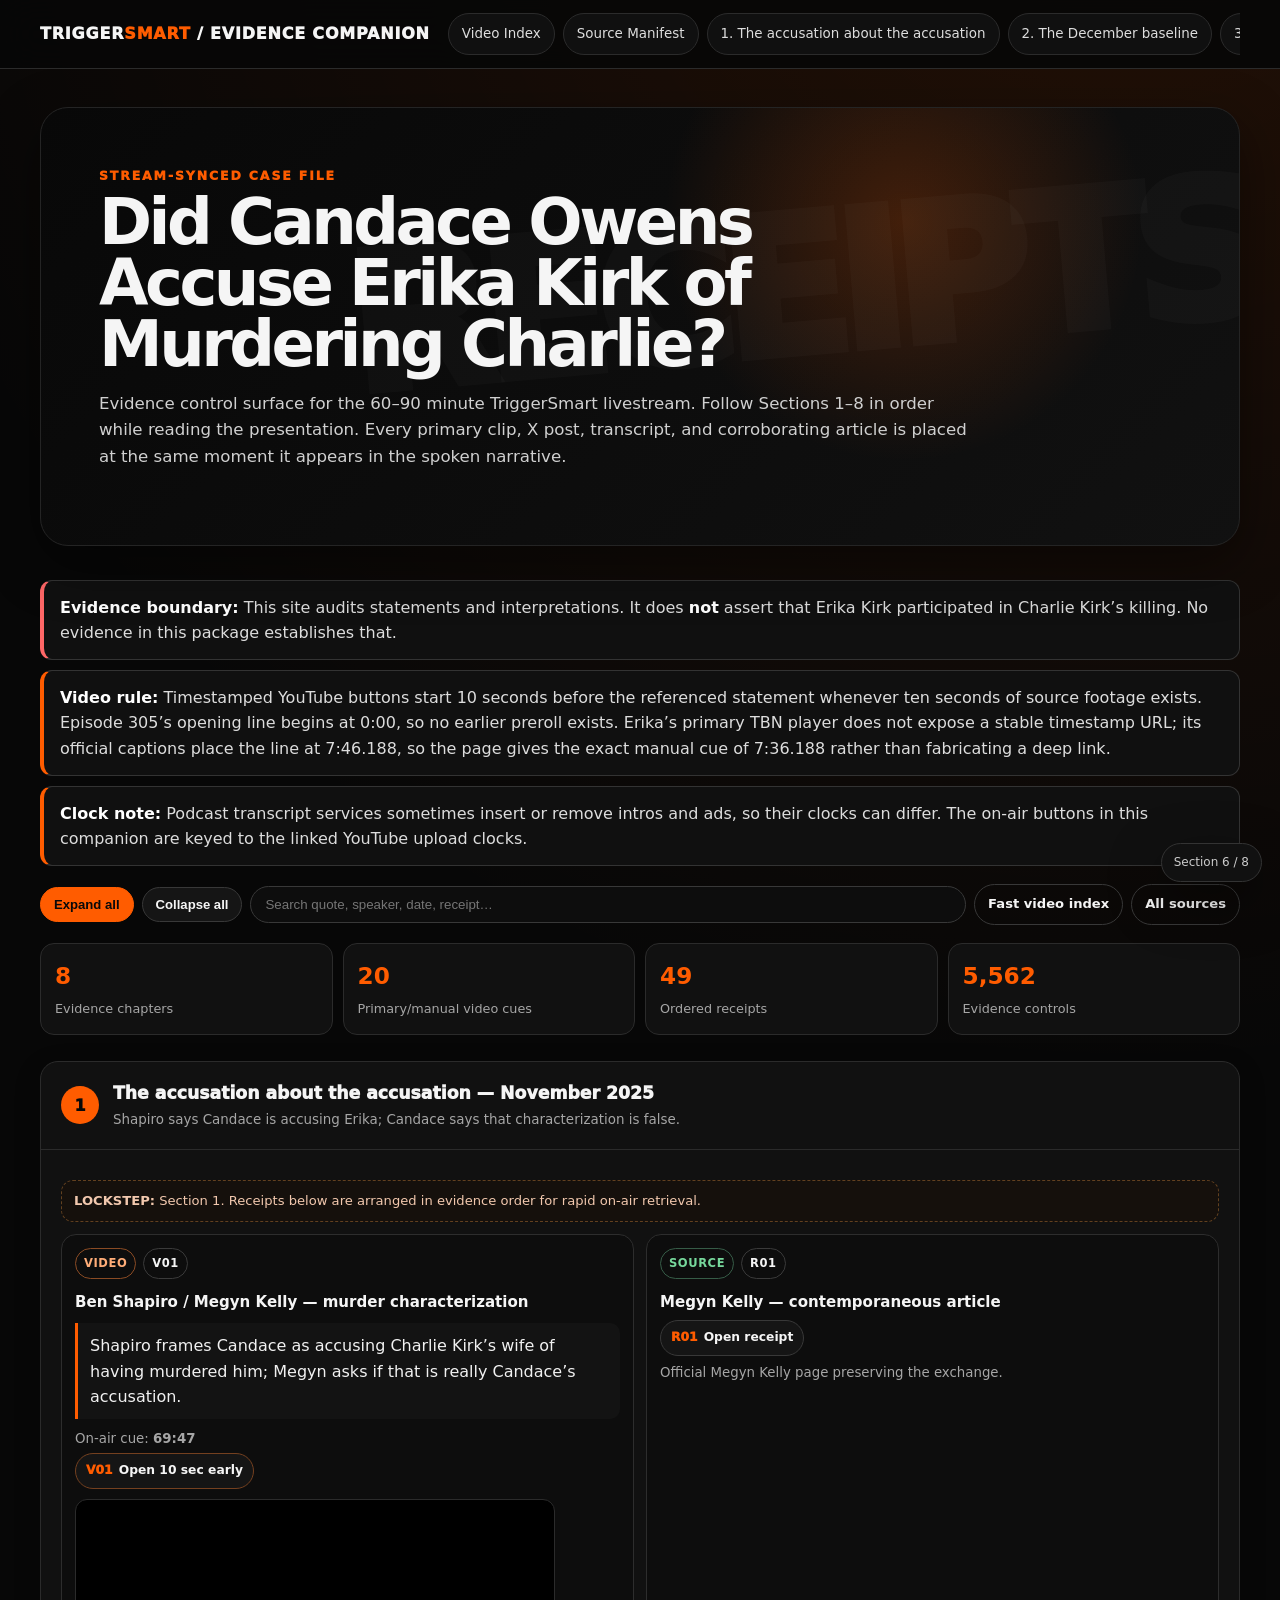
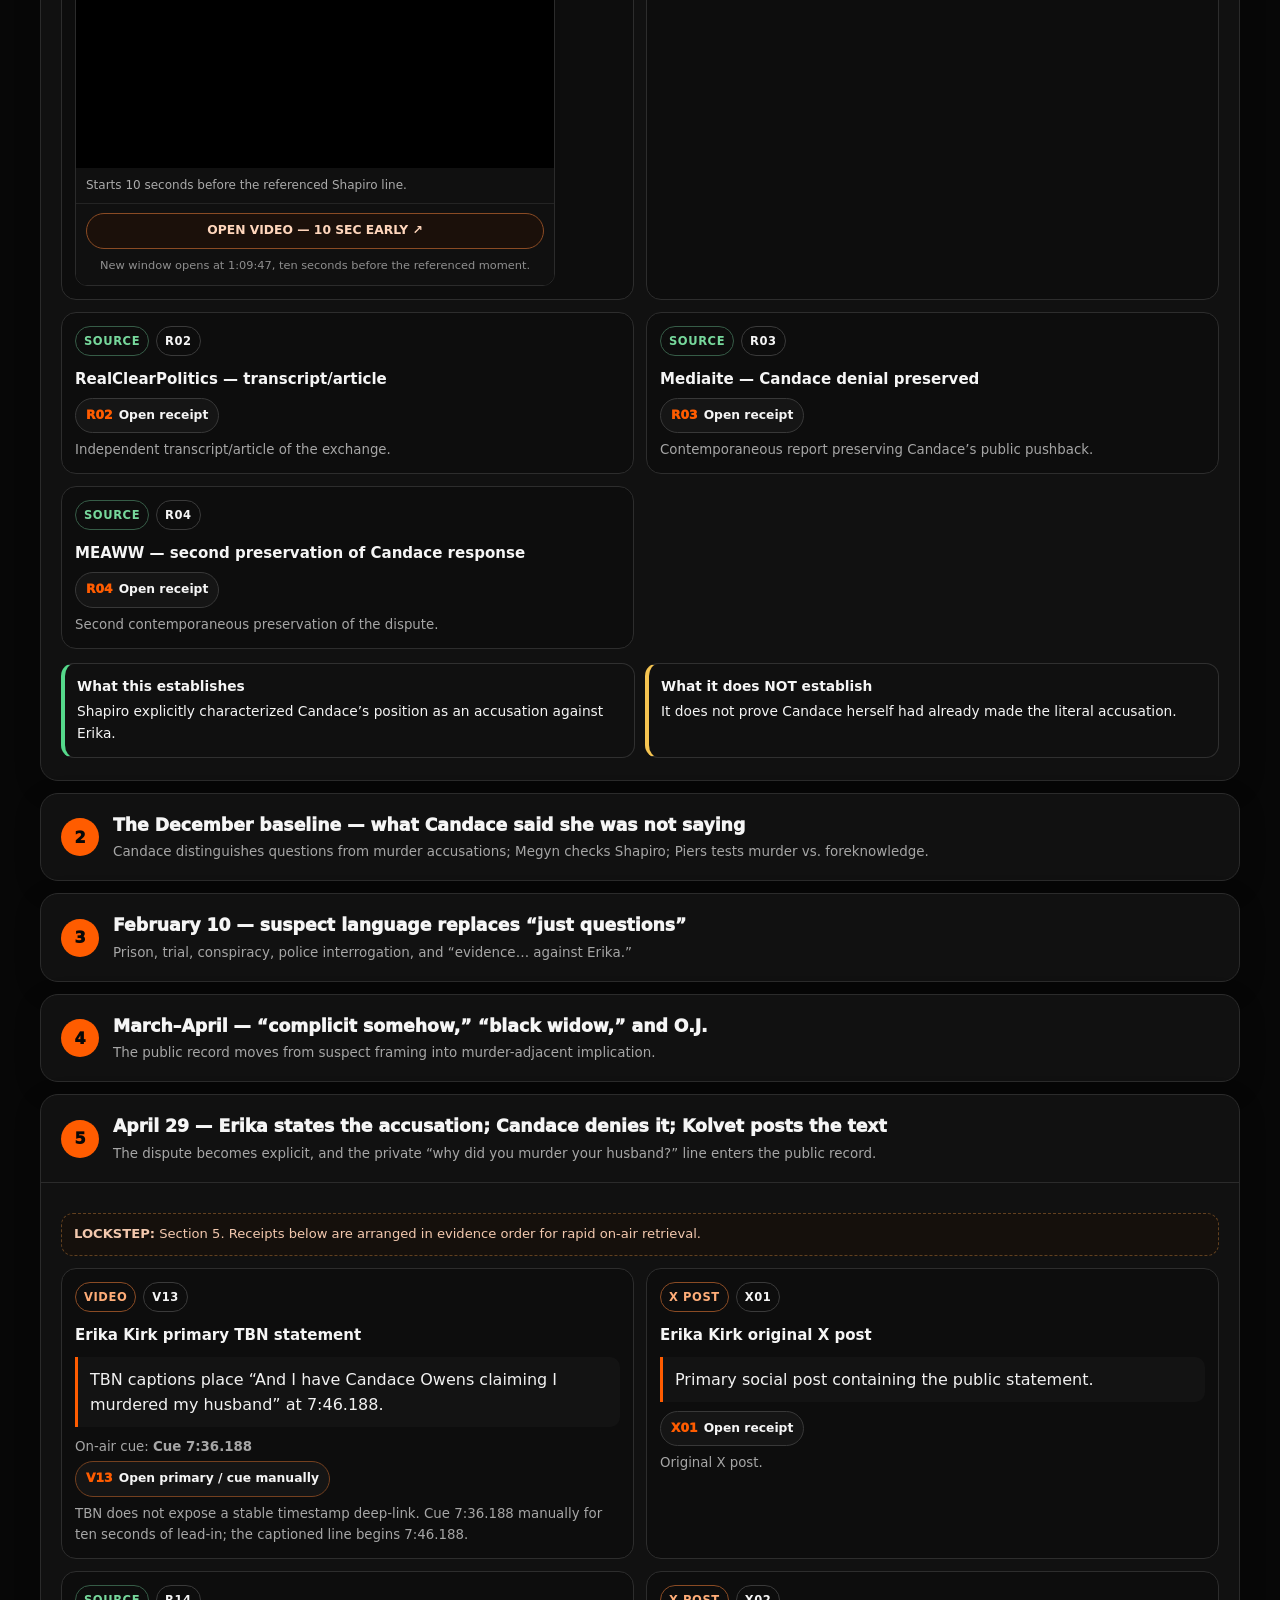
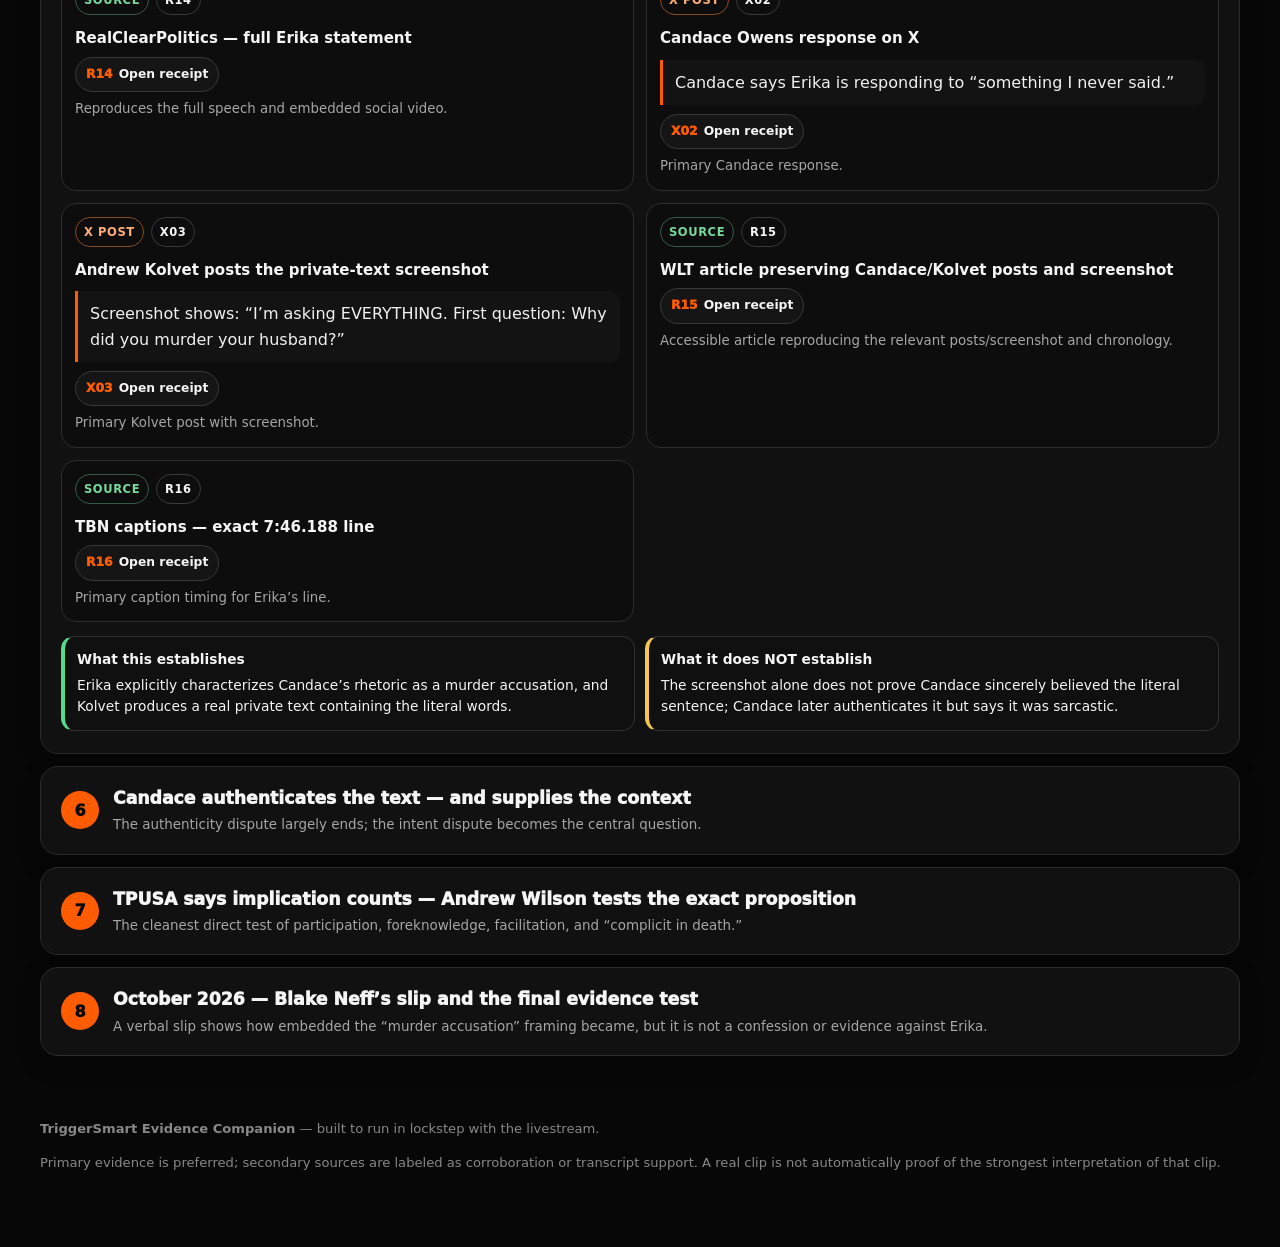
==== index.html @ ee68383a "Add files via upload" ====
<!DOCTYPE html>

<html lang="en"><head><meta charset="utf-8"/><meta content="width=device-width,initial-scale=1" name="viewport"/><meta content="#070707" name="theme-color"/><title>TriggerSmart | Candace Owens / Erika Kirk Evidence Companion</title><meta content="Stream-synced TriggerSmart evidence companion auditing claims that Candace Owens accused Erika Kirk of murdering Charlie Kirk." name="description"/><style>
:root{--bg:#070707;--panel:#111;--panel2:#171717;--line:#2b2b2b;--muted:#a6a6a6;--text:#f5f5f5;--accent:#ff5c00;--accent2:#ff7a2f;--green:#55d98b;--amber:#f5c451;--red:#ff6767;--shadow:0 18px 55px rgba(0,0,0,.42);--radius:18px;--max:1240px}
*{box-sizing:border-box}html{scroll-behavior:smooth}body{margin:0;background:radial-gradient(circle at 88% -5%,rgba(255,92,0,.12),transparent 27%),var(--bg);color:var(--text);font:16px/1.58 Inter,ui-sans-serif,system-ui,-apple-system,BlinkMacSystemFont,"Segoe UI",sans-serif}a{color:inherit}.wrap{max-width:var(--max);margin:auto;padding:0 20px}.topbar{position:sticky;top:0;z-index:60;background:rgba(7,7,7,.91);backdrop-filter:blur(18px);border-bottom:1px solid var(--line)}.topbar-inner{min-height:68px;display:flex;gap:18px;align-items:center;justify-content:space-between}.brandmark{font-weight:950;letter-spacing:.05em;white-space:nowrap}.brandmark span{color:var(--accent)}.nav{display:flex;gap:8px;overflow:auto;scrollbar-width:none}.nav::-webkit-scrollbar{display:none}.nav a,.chip{white-space:nowrap;text-decoration:none;border:1px solid var(--line);background:#101010;padding:9px 13px;border-radius:999px;color:#ddd;font-size:.84rem}.nav a:hover{border-color:#555;color:#fff}.hero{padding:38px 0 24px}.hero-frame{min-height:360px;position:relative;display:flex;align-items:flex-end;overflow:hidden;border:1px solid #242424;background:radial-gradient(circle at 72% 26%,rgba(255,92,0,.22),transparent 26%),linear-gradient(135deg,#080808,#111);border-radius:28px;box-shadow:var(--shadow)}.hero-frame:before{content:"RECEIPTS";position:absolute;right:-15px;top:30px;font-weight:1000;font-size:clamp(5rem,15vw,13rem);letter-spacing:-.08em;color:rgba(255,255,255,.025);transform:rotate(-5deg)}.hero-copy{position:relative;z-index:2;padding:clamp(26px,5vw,58px);max-width:990px}.eyebrow{color:var(--accent);font-weight:950;letter-spacing:.15em;text-transform:uppercase;font-size:.78rem}.hero h1{font-size:clamp(2.2rem,5vw,4.8rem);line-height:.95;margin:.4rem 0 1rem;letter-spacing:-.055em}.hero p{color:#d0d0d0;max-width:900px;font-size:1.04rem}.notice{border:1px solid #333;background:#101010;border-left:4px solid var(--accent);padding:14px 16px;border-radius:12px;margin:10px 0;color:#ddd}.notice strong{color:#fff}.notice.legal{border-left-color:var(--red)}.controls{display:flex;gap:8px;flex-wrap:wrap;align-items:center;margin:18px 0}.btn{display:inline-flex;align-items:center;justify-content:center;gap:6px;border:1px solid #383838;background:#151515;color:#f5f5f5;text-decoration:none;border-radius:999px;padding:9px 13px;font-weight:800;font-size:.82rem;cursor:pointer}.btn:hover{border-color:#666;background:#1d1d1d}.btn.primary{background:var(--accent);border-color:var(--accent);color:#090909}.btn.ghost{background:transparent}.btn.small{padding:7px 10px;font-size:.77rem}.btn.video{border-color:#74401f}.search{min-width:min(320px,100%);flex:1;border:1px solid #383838;border-radius:999px;background:#0d0d0d;color:#fff;padding:10px 14px;outline:none}.summary-grid{display:grid;grid-template-columns:repeat(4,1fr);gap:10px;margin:16px 0 26px}.stat{border:1px solid var(--line);background:var(--panel);border-radius:14px;padding:14px}.stat b{display:block;color:var(--accent);font-size:1.45rem}.stat span{color:var(--muted);font-size:.8rem}.section{border:1px solid var(--line);background:var(--panel);border-radius:18px;margin:12px 0;overflow:hidden;box-shadow:0 8px 28px rgba(0,0,0,.16)}.section>summary{cursor:pointer;list-style:none;display:flex;gap:14px;align-items:center;padding:18px 20px}.section>summary::-webkit-details-marker{display:none}.section[open]>summary{border-bottom:1px solid var(--line)}.num{width:38px;height:38px;display:grid;place-items:center;border-radius:50%;background:var(--accent);color:#080808;font-weight:1000;flex:none}.sumtitle{font-weight:950;font-size:1.08rem}.sumsub{color:var(--muted);font-size:.84rem;margin-top:2px}.content{padding:18px 20px 22px}.statusline{display:flex;gap:7px;flex-wrap:wrap;margin-bottom:12px}.tag{border:1px solid #3a3a3a;border-radius:999px;padding:5px 8px;font-size:.72rem;font-weight:900;text-transform:uppercase;letter-spacing:.05em}.tag.primary{border-color:#8a4b24;color:#ffad78}.tag.context{border-color:#365c47;color:#77d89c}.tag.warn{border-color:#705e2e;color:#f5c451}.evidence-grid{display:grid;grid-template-columns:repeat(2,minmax(0,1fr));gap:12px}.ev{border:1px solid #2d2d2d;background:#0d0d0d;border-radius:15px;padding:13px;min-width:0}.ev h3{margin:0 0 6px;font-size:.94rem}.ev p{margin:4px 0;color:#d4d4d4;font-size:.88rem}.ev small{display:block;color:var(--muted);margin-top:6px}.receipt-no{color:var(--accent);font-weight:1000}.media{max-width:480px;margin-top:10px;border:1px solid #2b2b2b;border-radius:12px;overflow:hidden;background:#000}.media iframe{display:block;width:100%;aspect-ratio:16/9;border:0}.caption{padding:8px 10px;color:#aaa;font-size:.75rem;background:#101010}.xcard{border:1px solid #383838;background:#0c0c0c;border-radius:14px;padding:13px;margin-top:8px}.xcard .xhead{font-weight:950}.quote{border-left:3px solid var(--accent);padding:10px 12px;background:#131313;border-radius:0 10px 10px 0;margin:9px 0;color:#f1f1f1}.analysis-grid{display:grid;grid-template-columns:1fr 1fr;gap:10px;margin-top:14px}.analysisbox{border:1px solid #303030;border-radius:13px;padding:12px;background:#101010;font-size:.86rem}.analysisbox.prove{border-left:4px solid var(--green)}.analysisbox.not{border-left:4px solid var(--amber)}.analysisbox b{display:block;margin-bottom:4px}.streamcue{margin:12px 0;border:1px dashed #62401f;background:#15100c;border-radius:12px;padding:10px 12px;color:#f2c8ae;font-size:.82rem}.footer{padding:38px 0 60px;color:#888;font-size:.82rem}.hide{display:none!important}.sticky-progress{position:fixed;right:18px;bottom:18px;z-index:70;background:#111;border:1px solid #333;border-radius:999px;padding:9px 12px;font-size:.75rem;color:#ccc;box-shadow:var(--shadow)}
@media(max-width:900px){.summary-grid{grid-template-columns:1fr 1fr}.evidence-grid,.analysis-grid{grid-template-columns:1fr}.topbar-inner{align-items:flex-start;padding:10px 0;flex-direction:column}.nav{width:100%;padding-bottom:2px}.media{max-width:100%}.hero-frame{min-height:320px}}@media(max-width:560px){.summary-grid{grid-template-columns:1fr}.wrap{padding:0 13px}.section>summary{padding:15px}.content{padding:15px}.hero{padding-top:18px}}
@media print{.topbar,.controls,.sticky-progress,.media{display:none!important}.section{break-inside:avoid}.section{display:block}.content{display:block!important}body{background:#fff;color:#000}.section,.ev,.analysisbox{background:#fff;color:#000;border-color:#ccc}.sumsub,.ev small{color:#555}}
.media-actions{display:flex;gap:8px;align-items:center;flex-wrap:wrap;padding:9px 10px 10px;background:#101010;border-top:1px solid #242424}.media-actions .btn{width:100%;background:#1b100a;border-color:#8a4b24;color:#ffd6bc}.media-actions .btn:hover{background:#2a150a;border-color:var(--accent);color:#fff}.media-actions .time-note{width:100%;font-size:.71rem;color:#8f8f8f;text-align:center}</style></head><body>
<header class="topbar"><div class="wrap topbar-inner"><div class="brandmark">TRIGGER<span>SMART</span> / EVIDENCE COMPANION</div><nav class="nav"><a href="docs/video-index.html">Video Index</a><a href="docs/source-manifest.html">Source Manifest</a><a href="#s1">1. The accusation about the accusation</a><a href="#s2">2. The December baseline</a><a href="#s3">3. February 10</a><a href="#s4">4. March–April</a><a href="#s5">5. April 29</a><a href="#s6">6. Candace authenticates the text</a><a href="#s7">7. TPUSA says implication counts</a><a href="#s8">8. October 2026</a></nav></div></header>
<main class="wrap"><section class="hero"><div class="hero-frame"><div class="hero-copy"><div class="eyebrow">Stream-Synced Case File</div><h1>Did Candace Owens Accuse Erika Kirk of Murdering Charlie?</h1><p>Evidence control surface for the 60–90 minute TriggerSmart livestream. Follow Sections 1–8 in order while reading the presentation. Every primary clip, X post, transcript, and corroborating article is placed at the same moment it appears in the spoken narrative.</p></div></div></section>
<div class="notice legal"><strong>Evidence boundary:</strong> This site audits statements and interpretations. It does <strong>not</strong> assert that Erika Kirk participated in Charlie Kirk’s killing. No evidence in this package establishes that.</div>
<div class="notice"><strong>Video rule:</strong> Timestamped YouTube buttons start 10 seconds before the referenced statement whenever ten seconds of source footage exists. Episode 305’s opening line begins at 0:00, so no earlier preroll exists. Erika’s primary TBN player does not expose a stable timestamp URL; its official captions place the line at 7:46.188, so the page gives the exact manual cue of 7:36.188 rather than fabricating a deep link.</div>
<div class="notice"><strong>Clock note:</strong> Podcast transcript services sometimes insert or remove intros and ads, so their clocks can differ. The on-air buttons in this companion are keyed to the linked YouTube upload clocks.</div>
<div class="controls"><button class="btn primary" onclick="toggleAll(true)">Expand all</button><button class="btn" onclick="toggleAll(false)">Collapse all</button><input class="search" id="search" placeholder="Search quote, speaker, date, receipt…" type="search"/><a class="btn ghost" href="docs/video-index.html">Fast video index</a><a class="btn ghost" href="docs/source-manifest.html">All sources</a></div>
<div class="summary-grid"><div class="stat"><b>8</b><span>Evidence chapters</span></div><div class="stat"><b>20</b><span>Primary/manual video cues</span></div><div class="stat"><b>49</b><span>Ordered receipts</span></div><div class="stat"><b>5,562</b><span>Evidence controls</span></div></div>
<section><details class="section searchable" id="s1" open=""><summary><span class="num">1</span><div><div class="sumtitle">The accusation about the accusation — November 2025</div><div class="sumsub">Shapiro says Candace is accusing Erika; Candace says that characterization is false.</div></div></summary><div class="content"><div class="streamcue"><b>LOCKSTEP:</b> Section 1. Receipts below are arranged in evidence order for rapid on-air retrieval.</div><div class="evidence-grid"><div class="ev searchable"><div class="statusline"><span class="tag primary">VIDEO</span><span class="tag">V01</span></div><h3>Ben Shapiro / Megyn Kelly — murder characterization</h3><div class="quote">Shapiro frames Candace as accusing Charlie Kirk’s wife of having murdered him; Megyn asks if that is really Candace’s accusation.</div><small>On-air cue: <b>69:47</b></small><p><a class="btn small video" href="https://www.youtube.com/watch?v=tprng5mObQg&amp;t=4187s" rel="noopener noreferrer" target="_blank"><span class="receipt-no">V01</span>Open 10 sec early</a></p><div class="media"><iframe allow="accelerometer; autoplay; clipboard-write; encrypted-media; gyroscope; picture-in-picture; web-share" allowfullscreen="" loading="lazy" src="https://www.youtube.com/embed/tprng5mObQg?start=4187&amp;rel=0" title="Ben Shapiro / Megyn Kelly — murder characterization"></iframe><div class="caption">Starts 10 seconds before the referenced Shapiro line.</div><div class="media-actions"><a class="btn small video" href="https://www.youtube.com/watch?v=tprng5mObQg&amp;t=4187s" rel="noopener noreferrer" target="_blank">OPEN VIDEO — 10 SEC EARLY ↗</a><div class="time-note">New window opens at 1:09:47, ten seconds before the referenced moment.</div></div></div></div><div class="ev searchable"><div class="statusline"><span class="tag context">SOURCE</span><span class="tag">R01</span></div><h3>Megyn Kelly — contemporaneous article</h3><p><a class="btn small" href="https://www.megynkelly.com/2025/11/07/ben-shapiro-responds-to-tucker-carlson-feud-on-megyn-kelly-live-tour/" rel="noopener noreferrer" target="_blank"><span class="receipt-no">R01</span>Open receipt</a></p><small>Official Megyn Kelly page preserving the exchange.</small></div><div class="ev searchable"><div class="statusline"><span class="tag context">SOURCE</span><span class="tag">R02</span></div><h3>RealClearPolitics — transcript/article</h3><p><a class="btn small" href="https://www.realclearpolitics.com/video/2025/11/07/ben_shapiro_tucker_carlson_is_an_ideological_launderer_of_bad_ideas_this_is_not_coming_from_a_place_of_personal_animus.html" rel="noopener noreferrer" target="_blank"><span class="receipt-no">R02</span>Open receipt</a></p><small>Independent transcript/article of the exchange.</small></div><div class="ev searchable"><div class="statusline"><span class="tag context">SOURCE</span><span class="tag">R03</span></div><h3>Mediaite — Candace denial preserved</h3><p><a class="btn small" href="https://www.mediaite.com/media/news/you-comment-on-these-things-for-a-living-ben-shapiro-reminds-megyn-kelly-of-her-job-in-spat-over-candace-owens/" rel="noopener noreferrer" target="_blank"><span class="receipt-no">R03</span>Open receipt</a></p><small>Contemporaneous report preserving Candace’s public pushback.</small></div><div class="ev searchable"><div class="statusline"><span class="tag context">SOURCE</span><span class="tag">R04</span></div><h3>MEAWW — second preservation of Candace response</h3><p><a class="btn small" href="https://news.meaww.com/never-accused-erika-candace-owens-rebukes-ben-shapiro-amid-charlie-kirk-shooting-response" rel="noopener noreferrer" target="_blank"><span class="receipt-no">R04</span>Open receipt</a></p><small>Second contemporaneous preservation of the dispute.</small></div></div><div class="analysis-grid"><div class="analysisbox prove"><b>What this establishes</b>Shapiro explicitly characterized Candace’s position as an accusation against Erika.</div><div class="analysisbox not"><b>What it does NOT establish</b>It does not prove Candace herself had already made the literal accusation.</div></div></div></details><details class="section searchable" id="s2"><summary><span class="num">2</span><div><div class="sumtitle">The December baseline — what Candace said she was not saying</div><div class="sumsub">Candace distinguishes questions from murder accusations; Megyn checks Shapiro; Piers tests murder vs. foreknowledge.</div></div></summary><div class="content"><div class="streamcue"><b>LOCKSTEP:</b> Section 2. Receipts below are arranged in evidence order for rapid on-air retrieval.</div><div class="evidence-grid"><div class="ev searchable"><div class="statusline"><span class="tag primary">VIDEO</span><span class="tag">V02</span></div><h3>Candace Ep. 279 — “explicitly accused Erika of killing Charlie”</h3><div class="quote">Candace says she cannot find a commentator who explicitly accused Erika of killing Charlie and distinguishes that from questioning Erika.</div><small>On-air cue: <b>17:41</b></small><p><a class="btn small video" href="https://www.youtube.com/watch?v=6J6lRZPQ4jk&amp;t=1061s" rel="noopener noreferrer" target="_blank"><span class="receipt-no">V02</span>Open 10 sec early</a></p><div class="media"><iframe allow="accelerometer; autoplay; clipboard-write; encrypted-media; gyroscope; picture-in-picture; web-share" allowfullscreen="" loading="lazy" src="https://www.youtube.com/embed/6J6lRZPQ4jk?start=1061&amp;rel=0" title="Candace Ep. 279 — “explicitly accused Erika of killing Charlie”"></iframe><div class="caption">Starts 10 seconds before the 17:51 statement.</div><div class="media-actions"><a class="btn small video" href="https://www.youtube.com/watch?v=6J6lRZPQ4jk&amp;t=1061s" rel="noopener noreferrer" target="_blank">OPEN VIDEO — 10 SEC EARLY ↗</a><div class="time-note">New window opens at 17:41, ten seconds before the referenced moment.</div></div></div></div><div class="ev searchable"><div class="statusline"><span class="tag context">SOURCE</span><span class="tag">R05</span></div><h3>Episode 279 transcript</h3><p><a class="btn small" href="https://community.clipto.com/candace-owens/erika-kirk-tells-me-to-stop-tyler-robinson-makes-his-first-appearance-candace-ep-279" rel="noopener noreferrer" target="_blank"><span class="receipt-no">R05</span>Open receipt</a></p><small>Transcript for wording and surrounding context.</small></div><div class="ev searchable"><div class="statusline"><span class="tag primary">VIDEO</span><span class="tag">V03</span></div><h3>Megyn Kelly — staff check of Shapiro claim</h3><div class="quote">Megyn says her staff researched it and, “at that time,” Candace had not accused Erika of orchestrating Charlie’s murder.</div><small>On-air cue: <b>4:07</b></small><p><a class="btn small video" href="https://www.youtube.com/watch?v=Xq9hI8lVFgs&amp;t=247s" rel="noopener noreferrer" target="_blank"><span class="receipt-no">V03</span>Open 10 sec early</a></p><div class="media"><iframe allow="accelerometer; autoplay; clipboard-write; encrypted-media; gyroscope; picture-in-picture; web-share" allowfullscreen="" loading="lazy" src="https://www.youtube.com/embed/Xq9hI8lVFgs?start=247&amp;rel=0" title="Megyn Kelly — staff check of Shapiro claim"></iframe><div class="caption">Starts 10+ seconds before the correction sequence.</div><div class="media-actions"><a class="btn small video" href="https://www.youtube.com/watch?v=Xq9hI8lVFgs&amp;t=247s" rel="noopener noreferrer" target="_blank">OPEN VIDEO — 10 SEC EARLY ↗</a><div class="time-note">New window opens at 4:07, ten seconds before the referenced moment.</div></div></div></div><div class="ev searchable"><div class="statusline"><span class="tag context">SOURCE</span><span class="tag">R06</span></div><h3>Megyn Kelly written account</h3><p><a class="btn small" href="https://www.megynkelly.com/2025/12/16/megyn-kelly-reveals-behind-the-scenes-role-in-erika-kirk-candace-owens-meeting/" rel="noopener noreferrer" target="_blank"><span class="receipt-no">R06</span>Open receipt</a></p><small>Official written explanation of the fact-check.</small></div><div class="ev searchable"><div class="statusline"><span class="tag primary">VIDEO</span><span class="tag">V04</span></div><h3>Piers Morgan — Candace denies saying TPUSA murdered Charlie</h3><div class="quote">Candace says, “I didn’t say that they murdered Charlie.”</div><small>On-air cue: <b>23:16</b></small><p><a class="btn small video" href="https://www.youtube.com/watch?v=Xj1ql9H1s6g&amp;t=1396s" rel="noopener noreferrer" target="_blank"><span class="receipt-no">V04</span>Open 10 sec early</a></p><div class="media"><iframe allow="accelerometer; autoplay; clipboard-write; encrypted-media; gyroscope; picture-in-picture; web-share" allowfullscreen="" loading="lazy" src="https://www.youtube.com/embed/Xj1ql9H1s6g?start=1396&amp;rel=0" title="Piers Morgan — Candace denies saying TPUSA murdered Charlie"></iframe><div class="caption">Starts 10 seconds before the murder-denial exchange.</div><div class="media-actions"><a class="btn small video" href="https://www.youtube.com/watch?v=Xj1ql9H1s6g&amp;t=1396s" rel="noopener noreferrer" target="_blank">OPEN VIDEO — 10 SEC EARLY ↗</a><div class="time-note">New window opens at 23:16, ten seconds before the referenced moment.</div></div></div></div><div class="ev searchable"><div class="statusline"><span class="tag primary">VIDEO</span><span class="tag">V05</span></div><h3>Piers Morgan — Candace raises possible foreknowledge by two unnamed TPUSA people</h3><div class="quote">Candace says there are two people she would not be surprised had foreknowledge, while not identifying Erika in that answer.</div><small>On-air cue: <b>26:05</b></small><p><a class="btn small video" href="https://www.youtube.com/watch?v=Xj1ql9H1s6g&amp;t=1565s" rel="noopener noreferrer" target="_blank"><span class="receipt-no">V05</span>Open 10 sec early</a></p><div class="media"><iframe allow="accelerometer; autoplay; clipboard-write; encrypted-media; gyroscope; picture-in-picture; web-share" allowfullscreen="" loading="lazy" src="https://www.youtube.com/embed/Xj1ql9H1s6g?start=1565&amp;rel=0" title="Piers Morgan — Candace raises possible foreknowledge by two unnamed TPUSA people"></iframe><div class="caption">Starts 10 seconds before the foreknowledge question.</div><div class="media-actions"><a class="btn small video" href="https://www.youtube.com/watch?v=Xj1ql9H1s6g&amp;t=1565s" rel="noopener noreferrer" target="_blank">OPEN VIDEO — 10 SEC EARLY ↗</a><div class="time-note">New window opens at 26:05, ten seconds before the referenced moment.</div></div></div></div><div class="ev searchable"><div class="statusline"><span class="tag context">SOURCE</span><span class="tag">R07</span></div><h3>Piers Morgan interview transcript</h3><p><a class="btn small" href="https://podscripts.co/podcasts/piers-morgan-uncensored/i-will-not-stop-candace-owens-meets-erika-kirk-piers-morgan-interview" rel="noopener noreferrer" target="_blank"><span class="receipt-no">R07</span>Open receipt</a></p><small>Transcript supporting both the denial and the later foreknowledge statement.</small></div></div><div class="analysis-grid"><div class="analysisbox prove"><b>What this establishes</b>As of mid-December, the record contains explicit denials of a murder accusation and an independent Megyn Kelly check that sided with that distinction.</div><div class="analysisbox not"><b>What it does NOT establish</b>Candace was not saying nothing suspicious happened; she was already alleging a cover-up and voicing possible foreknowledge suspicions about unnamed insiders.</div></div></div></details><details class="section searchable" id="s3"><summary><span class="num">3</span><div><div class="sumtitle">February 10 — suspect language replaces “just questions”</div><div class="sumsub">Prison, trial, conspiracy, police interrogation, and “evidence… against Erika.”</div></div></summary><div class="content"><div class="streamcue"><b>LOCKSTEP:</b> Section 3. Receipts below are arranged in evidence order for rapid on-air retrieval.</div><div class="evidence-grid"><div class="ev searchable"><div class="statusline"><span class="tag primary">VIDEO</span><span class="tag">V06</span></div><h3>Episode 305 — opening “straight to jail” line</h3><div class="quote">The episode opens immediately with “straight to jail,” qualified as questioning Erika.</div><small>On-air cue: <b>0:00</b></small><p><a class="btn small video" href="https://www.youtube.com/watch?v=ti5Fxrvegno&amp;t=0s" rel="noopener noreferrer" target="_blank"><span class="receipt-no">V06</span>Open 10 sec early</a></p><div class="media"><iframe allow="accelerometer; autoplay; clipboard-write; encrypted-media; gyroscope; picture-in-picture; web-share" allowfullscreen="" loading="lazy" src="https://www.youtube.com/embed/ti5Fxrvegno?start=0&amp;rel=0" title="Episode 305 — opening “straight to jail” line"></iframe><div class="caption">Referenced line begins at the opening frame; no 10-second pre-roll exists.</div><div class="media-actions"><a class="btn small video" href="https://www.youtube.com/watch?v=ti5Fxrvegno&amp;t=0s" rel="noopener noreferrer" target="_blank">OPEN VIDEO — START AT 0:00 ↗</a><div class="time-note">The referenced line begins at 0:00, so a ten-second lead-in is impossible.</div></div></div></div><div class="ev searchable"><div class="statusline"><span class="tag primary">VIDEO</span><span class="tag">V07</span></div><h3>Episode 305 — prison awaiting trial / “full-blown conspiracy”</h3><div class="quote">Candace agrees with the hypothetical that Charlie would be awaiting trial if roles were reversed and calls it a “full-blown conspiracy.”</div><small>On-air cue: <b>0:19</b></small><p><a class="btn small video" href="https://www.youtube.com/watch?v=ti5Fxrvegno&amp;t=19s" rel="noopener noreferrer" target="_blank"><span class="receipt-no">V07</span>Open 10 sec early</a></p><div class="media"><iframe allow="accelerometer; autoplay; clipboard-write; encrypted-media; gyroscope; picture-in-picture; web-share" allowfullscreen="" loading="lazy" src="https://www.youtube.com/embed/ti5Fxrvegno?start=19&amp;rel=0" title="Episode 305 — prison awaiting trial / “full-blown conspiracy”"></iframe><div class="caption">Starts 10 seconds before the referenced prison/trial sequence on the YouTube upload clock.</div><div class="media-actions"><a class="btn small video" href="https://www.youtube.com/watch?v=ti5Fxrvegno&amp;t=19s" rel="noopener noreferrer" target="_blank">OPEN VIDEO — 10 SEC EARLY ↗</a><div class="time-note">New window opens at 0:19, ten seconds before the referenced moment.</div></div></div></div><div class="ev searchable"><div class="statusline"><span class="tag primary">VIDEO</span><span class="tag">V08</span></div><h3>Episode 305 — “dragged into a police precinct”</h3><div class="quote">“Erika Kirk should be dragged into a police precinct for questioning.”</div><small>On-air cue: <b>0:58</b></small><p><a class="btn small video" href="https://www.youtube.com/watch?v=ti5Fxrvegno&amp;t=58s" rel="noopener noreferrer" target="_blank"><span class="receipt-no">V08</span>Open 10 sec early</a></p><div class="media"><iframe allow="accelerometer; autoplay; clipboard-write; encrypted-media; gyroscope; picture-in-picture; web-share" allowfullscreen="" loading="lazy" src="https://www.youtube.com/embed/ti5Fxrvegno?start=58&amp;rel=0" title="Episode 305 — “dragged into a police precinct”"></iframe><div class="caption">Starts 10 seconds before the statement.</div><div class="media-actions"><a class="btn small video" href="https://www.youtube.com/watch?v=ti5Fxrvegno&amp;t=58s" rel="noopener noreferrer" target="_blank">OPEN VIDEO — 10 SEC EARLY ↗</a><div class="time-note">New window opens at 0:58, ten seconds before the referenced moment.</div></div></div></div><div class="ev searchable"><div class="statusline"><span class="tag primary">VIDEO</span><span class="tag">V09</span></div><h3>Episode 305 — “evidence… piling up… against Erika”</h3><div class="quote">Candace says evidence is “piling up” against Erika and compares it to an NBC Dateline episode.</div><small>On-air cue: <b>1:19</b></small><p><a class="btn small video" href="https://www.youtube.com/watch?v=ti5Fxrvegno&amp;t=79s" rel="noopener noreferrer" target="_blank"><span class="receipt-no">V09</span>Open 10 sec early</a></p><div class="media"><iframe allow="accelerometer; autoplay; clipboard-write; encrypted-media; gyroscope; picture-in-picture; web-share" allowfullscreen="" loading="lazy" src="https://www.youtube.com/embed/ti5Fxrvegno?start=79&amp;rel=0" title="Episode 305 — “evidence… piling up… against Erika”"></iframe><div class="caption">Starts 10 seconds before the referenced line.</div><div class="media-actions"><a class="btn small video" href="https://www.youtube.com/watch?v=ti5Fxrvegno&amp;t=79s" rel="noopener noreferrer" target="_blank">OPEN VIDEO — 10 SEC EARLY ↗</a><div class="time-note">New window opens at 1:19, ten seconds before the referenced moment.</div></div></div></div><div class="ev searchable"><div class="statusline"><span class="tag context">SOURCE</span><span class="tag">R08</span></div><h3>Tapesearch transcript — Episode 305</h3><p><a class="btn small" href="https://www.tapesearch.com/episode/here-s-why-it-s-time-for-the-police-to-question-erika-kirk-candace-ep-305/o9DkJrPUwfbd8aDLNiB6Ls" rel="noopener noreferrer" target="_blank"><span class="receipt-no">R08</span>Open receipt</a></p><small>Second-by-second transcript; transcript services can use different clocks because intros/ads are handled differently.</small></div><div class="ev searchable"><div class="statusline"><span class="tag context">SOURCE</span><span class="tag">R09</span></div><h3>Clipto transcript — Episode 305</h3><p><a class="btn small" href="https://community.clipto.com/candace-owens/here-s-why-it-s-time-for-the-police-to-question-erika-kirk-candace-ep-305" rel="noopener noreferrer" target="_blank"><span class="receipt-no">R09</span>Open receipt</a></p><small>Independent transcript tied to the episode start.</small></div><div class="ev searchable"><div class="statusline"><span class="tag context">SOURCE</span><span class="tag">R10</span></div><h3>CNN later calls these “insinuations”</h3><p><a class="btn small" href="https://transcripts.cnn.com/show/cnc/date/2026-06-23/segment/12" rel="noopener noreferrer" target="_blank"><span class="receipt-no">R10</span>Open receipt</a></p><small>CNN later replays the precinct clip while describing Owens’s rhetoric as insinuations.</small></div></div><div class="analysis-grid"><div class="analysisbox prove"><b>What this establishes</b>Candace is publicly framing Erika as someone she believes should face criminal-style scrutiny.</div><div class="analysisbox not"><b>What it does NOT establish</b>These clips still do not contain the literal proposition that Erika participated in Charlie’s murder.</div></div></div></details><details class="section searchable" id="s4"><summary><span class="num">4</span><div><div class="sumtitle">March–April — “complicit somehow,” “black widow,” and O.J.</div><div class="sumsub">The public record moves from suspect framing into murder-adjacent implication.</div></div></summary><div class="content"><div class="streamcue"><b>LOCKSTEP:</b> Section 4. Receipts below are arranged in evidence order for rapid on-air retrieval.</div><div class="evidence-grid"><div class="ev searchable"><div class="statusline"><span class="tag primary">VIDEO</span><span class="tag">V10</span></div><h3>Episode 318 — “not complicit somehow”</h3><div class="quote">Candace says it is impossible for her to think Erika is “not complicit somehow,” then says she is being coached and sent to delude the public.</div><small>On-air cue: <b>18:36</b></small><p><a class="btn small video" href="https://www.youtube.com/watch?v=7ERqbYElOfs&amp;t=1116s" rel="noopener noreferrer" target="_blank"><span class="receipt-no">V10</span>Open 10 sec early</a></p><div class="media"><iframe allow="accelerometer; autoplay; clipboard-write; encrypted-media; gyroscope; picture-in-picture; web-share" allowfullscreen="" loading="lazy" src="https://www.youtube.com/embed/7ERqbYElOfs?start=1116&amp;rel=0" title="Episode 318 — “not complicit somehow”"></iframe><div class="caption">Starts 10 seconds before the phrase. Keep playing past the following explanation.</div><div class="media-actions"><a class="btn small video" href="https://www.youtube.com/watch?v=7ERqbYElOfs&amp;t=1116s" rel="noopener noreferrer" target="_blank">OPEN VIDEO — 10 SEC EARLY ↗</a><div class="time-note">New window opens at 18:36, ten seconds before the referenced moment.</div></div></div></div><div class="ev searchable"><div class="statusline"><span class="tag context">SOURCE</span><span class="tag">R11</span></div><h3>Episode 318 video mirror/source</h3><p><a class="btn small" href="https://www.bitchute.com/video/7ERqbYElOfs/" rel="noopener noreferrer" target="_blank"><span class="receipt-no">R11</span>Open receipt</a></p><small>Independent source/mirror for the full episode.</small></div><div class="ev searchable"><div class="statusline"><span class="tag primary">VIDEO</span><span class="tag">V11</span></div><h3>Episode 326 — “That’s a black widow”</h3><div class="quote">Candace calls Erika a “black widow” while discussing alleged manipulation of JD Vance.</div><small>On-air cue: <b>18:46</b></small><p><a class="btn small video" href="https://www.youtube.com/watch?v=1mYNOqzAdXs&amp;t=1126s" rel="noopener noreferrer" target="_blank"><span class="receipt-no">V11</span>Open 10 sec early</a></p><div class="media"><iframe allow="accelerometer; autoplay; clipboard-write; encrypted-media; gyroscope; picture-in-picture; web-share" allowfullscreen="" loading="lazy" src="https://www.youtube.com/embed/1mYNOqzAdXs?start=1126&amp;rel=0" title="Episode 326 — “That’s a black widow”"></iframe><div class="caption">Starts about 10 seconds before the “black widow” line.</div><div class="media-actions"><a class="btn small video" href="https://www.youtube.com/watch?v=1mYNOqzAdXs&amp;t=1126s" rel="noopener noreferrer" target="_blank">OPEN VIDEO — 10 SEC EARLY ↗</a><div class="time-note">New window opens at 18:46, ten seconds before the referenced moment.</div></div></div></div><div class="ev searchable"><div class="statusline"><span class="tag primary">VIDEO</span><span class="tag">V12</span></div><h3>Episode 326 — O.J. “If I Did It by Erika Kirk”</h3><div class="quote">Candace jokes that Erika should release an O.J.-style “If I Did It” book.</div><small>On-air cue: <b>23:22</b></small><p><a class="btn small video" href="https://www.youtube.com/watch?v=1mYNOqzAdXs&amp;t=1402s" rel="noopener noreferrer" target="_blank"><span class="receipt-no">V12</span>Open 10 sec early</a></p><div class="media"><iframe allow="accelerometer; autoplay; clipboard-write; encrypted-media; gyroscope; picture-in-picture; web-share" allowfullscreen="" loading="lazy" src="https://www.youtube.com/embed/1mYNOqzAdXs?start=1402&amp;rel=0" title="Episode 326 — O.J. “If I Did It by Erika Kirk”"></iframe><div class="caption">Starts about 10 seconds before the O.J. comparison on the YouTube upload clock.</div><div class="media-actions"><a class="btn small video" href="https://www.youtube.com/watch?v=1mYNOqzAdXs&amp;t=1402s" rel="noopener noreferrer" target="_blank">OPEN VIDEO — 10 SEC EARLY ↗</a><div class="time-note">New window opens at 23:22, ten seconds before the referenced moment.</div></div></div></div><div class="ev searchable"><div class="statusline"><span class="tag context">SOURCE</span><span class="tag">R12</span></div><h3>HappyScribe transcript — Episode 326</h3><p><a class="btn small" href="https://podcasts.happyscribe.com/candace/secret-service-admits-there-was-no-threat-atf-releases-report" rel="noopener noreferrer" target="_blank"><span class="receipt-no">R12</span>Open receipt</a></p><small>Full surrounding context for the “black widow” line and later material.</small></div><div class="ev searchable"><div class="statusline"><span class="tag context">SOURCE</span><span class="tag">R13</span></div><h3>Podscripts transcript — Episode 326</h3><p><a class="btn small" href="https://podscripts.co/podcasts/candace/secret-service-admits-there-was-no-threat-atf-releases-report-candace-ep-326" rel="noopener noreferrer" target="_blank"><span class="receipt-no">R13</span>Open receipt</a></p><small>Independent transcript and episode chapters.</small></div></div><div class="analysis-grid"><div class="analysisbox prove"><b>What this establishes</b>These statements create a substantially stronger basis for listeners to infer a murder-related insinuation.</div><div class="analysisbox not"><b>What it does NOT establish</b>Neither clip is a clean declarative statement that Erika committed or facilitated the murder.</div></div></div></details><details class="section searchable" id="s5" open=""><summary><span class="num">5</span><div><div class="sumtitle">April 29 — Erika states the accusation; Candace denies it; Kolvet posts the text</div><div class="sumsub">The dispute becomes explicit, and the private “why did you murder your husband?” line enters the public record.</div></div></summary><div class="content"><div class="streamcue"><b>LOCKSTEP:</b> Section 5. Receipts below are arranged in evidence order for rapid on-air retrieval.</div><div class="evidence-grid"><div class="ev searchable"><div class="statusline"><span class="tag primary">VIDEO</span><span class="tag">V13</span></div><h3>Erika Kirk primary TBN statement</h3><div class="quote">TBN captions place “And I have Candace Owens claiming I murdered my husband” at 7:46.188.</div><small>On-air cue: <b>Cue 7:36.188</b></small><p><a class="btn small video" href="https://www.tbn.org/programs/charlie-kirk-today/episodes/erika-kirk-april-30-2026-charlie-kirk-today" rel="noopener noreferrer" target="_blank"><span class="receipt-no">V13</span>Open primary / cue manually</a></p><small>TBN does not expose a stable timestamp deep-link. Cue 7:36.188 manually for ten seconds of lead-in; the captioned line begins 7:46.188.</small></div><div class="ev searchable"><div class="statusline"><span class="tag primary">X POST</span><span class="tag">X01</span></div><h3>Erika Kirk original X post</h3><div class="quote">Primary social post containing the public statement.</div><p><a class="btn small" href="https://x.com/MrsErikaKirk/status/2049534498514383108" rel="noopener noreferrer" target="_blank"><span class="receipt-no">X01</span>Open receipt</a></p><small>Original X post.</small></div><div class="ev searchable"><div class="statusline"><span class="tag context">SOURCE</span><span class="tag">R14</span></div><h3>RealClearPolitics — full Erika statement</h3><p><a class="btn small" href="https://www.realclearpolitics.com/video/2026/04/30/erika_kirk_i_went_to_whcd_to_meet_the_journalists_who_have_tried_to_dehumanize_me.html" rel="noopener noreferrer" target="_blank"><span class="receipt-no">R14</span>Open receipt</a></p><small>Reproduces the full speech and embedded social video.</small></div><div class="ev searchable"><div class="statusline"><span class="tag primary">X POST</span><span class="tag">X02</span></div><h3>Candace Owens response on X</h3><div class="quote">Candace says Erika is responding to “something I never said.”</div><p><a class="btn small" href="https://x.com/RealCandaceO/status/2049530057970917399" rel="noopener noreferrer" target="_blank"><span class="receipt-no">X02</span>Open receipt</a></p><small>Primary Candace response.</small></div><div class="ev searchable"><div class="statusline"><span class="tag primary">X POST</span><span class="tag">X03</span></div><h3>Andrew Kolvet posts the private-text screenshot</h3><div class="quote">Screenshot shows: “I’m asking EVERYTHING. First question: Why did you murder your husband?”</div><p><a class="btn small" href="https://x.com/AndrewKolvet/status/2049579716341116940" rel="noopener noreferrer" target="_blank"><span class="receipt-no">X03</span>Open receipt</a></p><small>Primary Kolvet post with screenshot.</small></div><div class="ev searchable"><div class="statusline"><span class="tag context">SOURCE</span><span class="tag">R15</span></div><h3>WLT article preserving Candace/Kolvet posts and screenshot</h3><p><a class="btn small" href="https://wltreport.com/2026/04/30/tpusas-andrew-kolvet-exposes-candace-owens-brings-receipts/" rel="noopener noreferrer" target="_blank"><span class="receipt-no">R15</span>Open receipt</a></p><small>Accessible article reproducing the relevant posts/screenshot and chronology.</small></div><div class="ev searchable"><div class="statusline"><span class="tag context">SOURCE</span><span class="tag">R16</span></div><h3>TBN captions — exact 7:46.188 line</h3><p><a class="btn small" href="https://www.tbn.org/programs/charlie-kirk-today/episodes/erika-kirk-april-30-2026-charlie-kirk-today" rel="noopener noreferrer" target="_blank"><span class="receipt-no">R16</span>Open receipt</a></p><small>Primary caption timing for Erika’s line.</small></div></div><div class="analysis-grid"><div class="analysisbox prove"><b>What this establishes</b>Erika explicitly characterizes Candace’s rhetoric as a murder accusation, and Kolvet produces a real private text containing the literal words.</div><div class="analysisbox not"><b>What it does NOT establish</b>The screenshot alone does not prove Candace sincerely believed the literal sentence; Candace later authenticates it but says it was sarcastic.</div></div></div></details><details class="section searchable" id="s6"><summary><span class="num">6</span><div><div class="sumtitle">Candace authenticates the text — and supplies the context</div><div class="sumsub">The authenticity dispute largely ends; the intent dispute becomes the central question.</div></div></summary><div class="content"><div class="streamcue"><b>LOCKSTEP:</b> Section 6. Receipts below are arranged in evidence order for rapid on-air retrieval.</div><div class="evidence-grid"><div class="ev searchable"><div class="statusline"><span class="tag primary">VIDEO</span><span class="tag">V14</span></div><h3>Episode 330 — Candace acknowledges the text</h3><div class="quote">Candace describes it as a joke “definitively sent by me” and challenges Kolvet to release the full conversation.</div><small>On-air cue: <b>51:51</b></small><p><a class="btn small video" href="https://www.youtube.com/watch?v=qZ8RWfyuewQ&amp;t=3111s" rel="noopener noreferrer" target="_blank"><span class="receipt-no">V14</span>Open 10 sec early</a></p><div class="media"><iframe allow="accelerometer; autoplay; clipboard-write; encrypted-media; gyroscope; picture-in-picture; web-share" allowfullscreen="" loading="lazy" src="https://www.youtube.com/embed/qZ8RWfyuewQ?start=3111&amp;rel=0" title="Episode 330 — Candace acknowledges the text"></iframe><div class="caption">Starts 10 seconds before the screenshot/context discussion.</div><div class="media-actions"><a class="btn small video" href="https://www.youtube.com/watch?v=qZ8RWfyuewQ&amp;t=3111s" rel="noopener noreferrer" target="_blank">OPEN VIDEO — 10 SEC EARLY ↗</a><div class="time-note">New window opens at 51:51, ten seconds before the referenced moment.</div></div></div></div><div class="ev searchable"><div class="statusline"><span class="tag primary">VIDEO</span><span class="tag">V15</span></div><h3>Episode 330 — “obvious joke” explanation</h3><div class="quote">Candace says the line was an obvious joke mocking the claim that questioning Erika was equivalent to accusing her of murder.</div><small>On-air cue: <b>52:51</b></small><p><a class="btn small video" href="https://www.youtube.com/watch?v=qZ8RWfyuewQ&amp;t=3171s" rel="noopener noreferrer" target="_blank"><span class="receipt-no">V15</span>Open 10 sec early</a></p><div class="media"><iframe allow="accelerometer; autoplay; clipboard-write; encrypted-media; gyroscope; picture-in-picture; web-share" allowfullscreen="" loading="lazy" src="https://www.youtube.com/embed/qZ8RWfyuewQ?start=3171&amp;rel=0" title="Episode 330 — “obvious joke” explanation"></iframe><div class="caption">Starts 10 seconds before the joke explanation.</div><div class="media-actions"><a class="btn small video" href="https://www.youtube.com/watch?v=qZ8RWfyuewQ&amp;t=3171s" rel="noopener noreferrer" target="_blank">OPEN VIDEO — 10 SEC EARLY ↗</a><div class="time-note">New window opens at 52:51, ten seconds before the referenced moment.</div></div></div></div><div class="ev searchable"><div class="statusline"><span class="tag context">SOURCE</span><span class="tag">R17</span></div><h3>HappyScribe transcript — Episode 330</h3><p><a class="btn small" href="https://podcasts.happyscribe.com/candace/time-magazine-world-s-most-vile-person-candace-ep-330" rel="noopener noreferrer" target="_blank"><span class="receipt-no">R17</span>Open receipt</a></p><small>Transcript preserving Candace’s authentication and context claim.</small></div><div class="ev searchable"><div class="statusline"><span class="tag context">SOURCE</span><span class="tag">R18</span></div><h3>podProse — focused transcript of Candace response</h3><p><a class="btn small" href="https://podprose.org/post/558/candace-owens-responding-erika-kirk-s-callout-transcript" rel="noopener noreferrer" target="_blank"><span class="receipt-no">R18</span>Open receipt</a></p><small>Focused transcript of the response and joke explanation.</small></div></div><div class="analysis-grid"><div class="analysisbox prove"><b>What this establishes</b>Candace authenticates the text, so the literal wording itself is not seriously in dispute.</div><div class="analysisbox not"><b>What it does NOT establish</b>Her authentication does not settle whether the line was sincere or sarcastic; the full private chain is not part of this evidence package.</div></div></div></details><details class="section searchable" id="s7"><summary><span class="num">7</span><div><div class="sumtitle">TPUSA says implication counts — Andrew Wilson tests the exact proposition</div><div class="sumsub">The cleanest direct test of participation, foreknowledge, facilitation, and “complicit in death.”</div></div></summary><div class="content"><div class="streamcue"><b>LOCKSTEP:</b> Section 7. Receipts below are arranged in evidence order for rapid on-air retrieval.</div><div class="evidence-grid"><div class="ev searchable"><div class="statusline"><span class="tag context">SOURCE</span><span class="tag">R19</span></div><h3>Charlie Kirk Show — May 1 TPUSA counterargument</h3><p><a class="btn small" href="https://www.charliekirk.com/podcasts/should-james-comey-head-to-jail-ama-264" rel="noopener noreferrer" target="_blank"><span class="receipt-no">R19</span>Open receipt</a></p><small>Official episode containing the argument that the cumulative insinuations amount to an accusation.</small></div><div class="ev searchable"><div class="statusline"><span class="tag context">SOURCE</span><span class="tag">R20</span></div><h3>Searchable Charlie Kirk Show transcript</h3><p><a class="btn small" href="https://fight.fudgie.org/search/show/ck/episode/20260501_Fri" rel="noopener noreferrer" target="_blank"><span class="receipt-no">R20</span>Open receipt</a></p><small>Jump near 1:10:20 for the “they are saying that she did it” argument and text discussion.</small></div><div class="ev searchable"><div class="statusline"><span class="tag primary">VIDEO</span><span class="tag">V16</span></div><h3>Andrew Wilson debate — direct participation question</h3><div class="quote">Wilson asks whether Candace has evidence Erika or TPUSA participated in Charlie’s murder. Candace says she has never said they participated.</div><small>On-air cue: <b>2:18:37</b></small><p><a class="btn small video" href="https://www.youtube.com/live/_DnMymkR184?t=8317s" rel="noopener noreferrer" target="_blank"><span class="receipt-no">V16</span>Open 10 sec early</a></p><div class="media"><iframe allow="accelerometer; autoplay; clipboard-write; encrypted-media; gyroscope; picture-in-picture; web-share" allowfullscreen="" loading="lazy" src="https://www.youtube.com/embed/_DnMymkR184?start=8317&amp;rel=0" title="Andrew Wilson debate — direct participation question"></iframe><div class="caption">Starts 10 seconds before the direct question.</div><div class="media-actions"><a class="btn small video" href="https://www.youtube.com/live/_DnMymkR184?t=8317s" rel="noopener noreferrer" target="_blank">OPEN VIDEO — 10 SEC EARLY ↗</a><div class="time-note">New window opens at 2:18:37, ten seconds before the referenced moment.</div></div></div></div><div class="ev searchable"><div class="statusline"><span class="tag primary">VIDEO</span><span class="tag">V17</span></div><h3>Andrew Wilson debate — participation / foreknowledge / facilitation</h3><div class="quote">Wilson broadens the question; Candace says she does not want to get herself into a “legal pickle.”</div><small>On-air cue: <b>2:34:01</b></small><p><a class="btn small video" href="https://www.youtube.com/live/_DnMymkR184?t=9241s" rel="noopener noreferrer" target="_blank"><span class="receipt-no">V17</span>Open 10 sec early</a></p><div class="media"><iframe allow="accelerometer; autoplay; clipboard-write; encrypted-media; gyroscope; picture-in-picture; web-share" allowfullscreen="" loading="lazy" src="https://www.youtube.com/embed/_DnMymkR184?start=9241&amp;rel=0" title="Andrew Wilson debate — participation / foreknowledge / facilitation"></iframe><div class="caption">Starts 10 seconds before the broader question.</div><div class="media-actions"><a class="btn small video" href="https://www.youtube.com/live/_DnMymkR184?t=9241s" rel="noopener noreferrer" target="_blank">OPEN VIDEO — 10 SEC EARLY ↗</a><div class="time-note">New window opens at 2:34:01, ten seconds before the referenced moment.</div></div></div></div><div class="ev searchable"><div class="statusline"><span class="tag primary">VIDEO</span><span class="tag">V18</span></div><h3>Andrew Wilson debate — “complicit in his death” challenge</h3><div class="quote">Candace says, “I didn’t say complicit in death. You added those two words.”</div><small>On-air cue: <b>2:36:17</b></small><p><a class="btn small video" href="https://www.youtube.com/live/_DnMymkR184?t=9377s" rel="noopener noreferrer" target="_blank"><span class="receipt-no">V18</span>Open 10 sec early</a></p><div class="media"><iframe allow="accelerometer; autoplay; clipboard-write; encrypted-media; gyroscope; picture-in-picture; web-share" allowfullscreen="" loading="lazy" src="https://www.youtube.com/embed/_DnMymkR184?start=9377&amp;rel=0" title="Andrew Wilson debate — “complicit in his death” challenge"></iframe><div class="caption">Starts 10 seconds before Wilson’s framing.</div><div class="media-actions"><a class="btn small video" href="https://www.youtube.com/live/_DnMymkR184?t=9377s" rel="noopener noreferrer" target="_blank">OPEN VIDEO — 10 SEC EARLY ↗</a><div class="time-note">New window opens at 2:36:17, ten seconds before the referenced moment.</div></div></div></div><div class="ev searchable"><div class="statusline"><span class="tag primary">VIDEO</span><span class="tag">V19</span></div><h3>Andrew Wilson debate — Candace defines “complicit”</h3><div class="quote">Candace says she means complicit in trying to fool the public into thinking the case is open-and-shut.</div><small>On-air cue: <b>2:39:35</b></small><p><a class="btn small video" href="https://www.youtube.com/live/_DnMymkR184?t=9575s" rel="noopener noreferrer" target="_blank"><span class="receipt-no">V19</span>Open 10 sec early</a></p><div class="media"><iframe allow="accelerometer; autoplay; clipboard-write; encrypted-media; gyroscope; picture-in-picture; web-share" allowfullscreen="" loading="lazy" src="https://www.youtube.com/embed/_DnMymkR184?start=9575&amp;rel=0" title="Andrew Wilson debate — Candace defines “complicit”"></iframe><div class="caption">Starts 10 seconds before the clarification.</div><div class="media-actions"><a class="btn small video" href="https://www.youtube.com/live/_DnMymkR184?t=9575s" rel="noopener noreferrer" target="_blank">OPEN VIDEO — 10 SEC EARLY ↗</a><div class="time-note">New window opens at 2:39:35, ten seconds before the referenced moment.</div></div></div></div><div class="ev searchable"><div class="statusline"><span class="tag context">SOURCE</span><span class="tag">R21</span></div><h3>Statement-level debate transcript</h3><p><a class="btn small" href="https://steelmanned.com/debates/candace-owens-vs-andrew-wilson-tyler-robinson-guilty-or-pats/transcript" rel="noopener noreferrer" target="_blank"><span class="receipt-no">R21</span>Open receipt</a></p><small>Use this transcript with the _DnMymkR184 upload; other edits use different clocks.</small></div></div><div class="analysis-grid"><div class="analysisbox prove"><b>What this establishes</b>When directly asked about participation, Candace says she never made that claim; when “complicit” is translated to “complicit in death,” she rejects the added words.</div><div class="analysisbox not"><b>What it does NOT establish</b>She does not categorically rule out every possible theory of foreknowledge/facilitation when Wilson broadens the question.</div></div></div></details><details class="section searchable" id="s8"><summary><span class="num">8</span><div><div class="sumtitle">October 2026 — Blake Neff’s slip and the final evidence test</div><div class="sumsub">A verbal slip shows how embedded the “murder accusation” framing became, but it is not a confession or evidence against Erika.</div></div></summary><div class="content"><div class="streamcue"><b>LOCKSTEP:</b> Section 8. Receipts below are arranged in evidence order for rapid on-air retrieval.</div><div class="evidence-grid"><div class="ev searchable"><div class="statusline"><span class="tag primary">VIDEO</span><span class="tag">V20</span></div><h3>Candace Episode 399 — Blake Neff “murdering/marrying” slip</h3><div class="quote">Candace plays an X Space where Neff appears to say “murdering Charlie”; another speaker immediately corrects it to “marrying,” and Neff says he thought he said “marrying.”</div><small>On-air cue: <b>3:00</b></small><p><a class="btn small video" href="https://www.youtube.com/watch?v=yrg_-D6oNHE&amp;t=180s" rel="noopener noreferrer" target="_blank"><span class="receipt-no">V20</span>Open 10 sec early</a></p><div class="media"><iframe allow="accelerometer; autoplay; clipboard-write; encrypted-media; gyroscope; picture-in-picture; web-share" allowfullscreen="" loading="lazy" src="https://www.youtube.com/embed/yrg_-D6oNHE?start=180&amp;rel=0" title="Candace Episode 399 — Blake Neff “murdering/marrying” slip"></iframe><div class="caption">Starts 10 seconds before Candace begins playing the relevant exchange around 3:10.</div><div class="media-actions"><a class="btn small video" href="https://www.youtube.com/watch?v=yrg_-D6oNHE&amp;t=180s" rel="noopener noreferrer" target="_blank">OPEN VIDEO — 10 SEC EARLY ↗</a><div class="time-note">New window opens at 3:00, ten seconds before the referenced moment.</div></div></div></div><div class="ev searchable"><div class="statusline"><span class="tag context">SOURCE</span><span class="tag">R22</span></div><h3>Candace On Fire index — Episode 399 + short clip</h3><p><a class="btn small" href="https://telemetr.io/en/channels/1283286173-candaceonfire/posts" rel="noopener noreferrer" target="_blank"><span class="receipt-no">R22</span>Open receipt</a></p><small>Preserves the official episode link and “Biggest Freudian Slip” clip listing.</small></div><div class="ev searchable"><div class="statusline"><span class="tag context">SOURCE</span><span class="tag">R23</span></div><h3>Contemporary write-up of slip and correction</h3><p><a class="btn small" href="https://sageofquay.substack.com/p/candace-owens-blake-neffs-murdering" rel="noopener noreferrer" target="_blank"><span class="receipt-no">R23</span>Open receipt</a></p><small>Describes the wording and immediate walk-back.</small></div><div class="ev searchable"><div class="statusline"><span class="tag context">SOURCE</span><span class="tag">R24</span></div><h3>CNN — “most viral insinuations”</h3><p><a class="btn small" href="https://transcripts.cnn.com/show/cnc/date/2026-06-23/segment/12" rel="noopener noreferrer" target="_blank"><span class="receipt-no">R24</span>Open receipt</a></p><small>Useful example of media wording that stops short of claiming a clean direct quote.</small></div><div class="ev searchable"><div class="statusline"><span class="tag context">SOURCE</span><span class="tag">R25</span></div><h3>Washington Post — July retrospective</h3><p><a class="btn small" href="https://www.washingtonpost.com/nation/2026/07/11/conspiracy-theories-about-charlie-kirks-death-are-still-raging-infuriating-friends/" rel="noopener noreferrer" target="_blank"><span class="receipt-no">R25</span>Open receipt</a></p><small>Later reporting on the conspiracy-theory ecosystem.</small></div><div class="ev searchable"><div class="statusline"><span class="tag context">SOURCE</span><span class="tag">R26</span></div><h3>Guardian — September retrospective</h3><p><a class="btn small" href="https://www.theguardian.com/us-news/ng-interactive/2026/sep/09/turning-point-usa-charlie-kirk-killing-one-year-later" rel="noopener noreferrer" target="_blank"><span class="receipt-no">R26</span>Open receipt</a></p><small>Later reporting characterizing Owens’s role in theories around Erika/TPUSA.</small></div></div><div class="analysis-grid"><div class="analysisbox prove"><b>What this establishes</b>By October, the murder-accusation formulation is entrenched enough to generate content from a verbal slip.</div><div class="analysisbox not"><b>What it does NOT establish</b>The immediate correction makes the slip poor evidence of any serious Neff allegation, and none of it is evidence Erika committed a crime.</div></div></div></details></section>
<footer class="footer"><p><strong>TriggerSmart Evidence Companion</strong> — built to run in lockstep with the livestream.</p><p>Primary evidence is preferred; secondary sources are labeled as corroboration or transcript support. A real clip is not automatically proof of the strongest interpretation of that clip.</p></footer></main><div class="sticky-progress" id="progress">Section 1 / 8</div>
<script>const sections=[...document.querySelectorAll('details.section')];function toggleAll(v){sections.forEach(s=>s.open=v)}const q=document.getElementById('search');q.addEventListener('input',()=>{const x=q.value.trim().toLowerCase();sections.forEach(s=>{const hit=!x||s.innerText.toLowerCase().includes(x);s.classList.toggle('hide',!hit);if(x&&hit)s.open=true})});const prog=document.getElementById('progress');const io=new IntersectionObserver(es=>{const vis=es.filter(e=>e.isIntersecting).sort((a,b)=>b.intersectionRatio-a.intersectionRatio)[0];if(vis){const i=sections.indexOf(vis.target);prog.textContent='Section '+(i+1)+' / '+sections.length}},{threshold:[.15,.35,.6]});sections.forEach(s=>io.observe(s));</script></body></html>
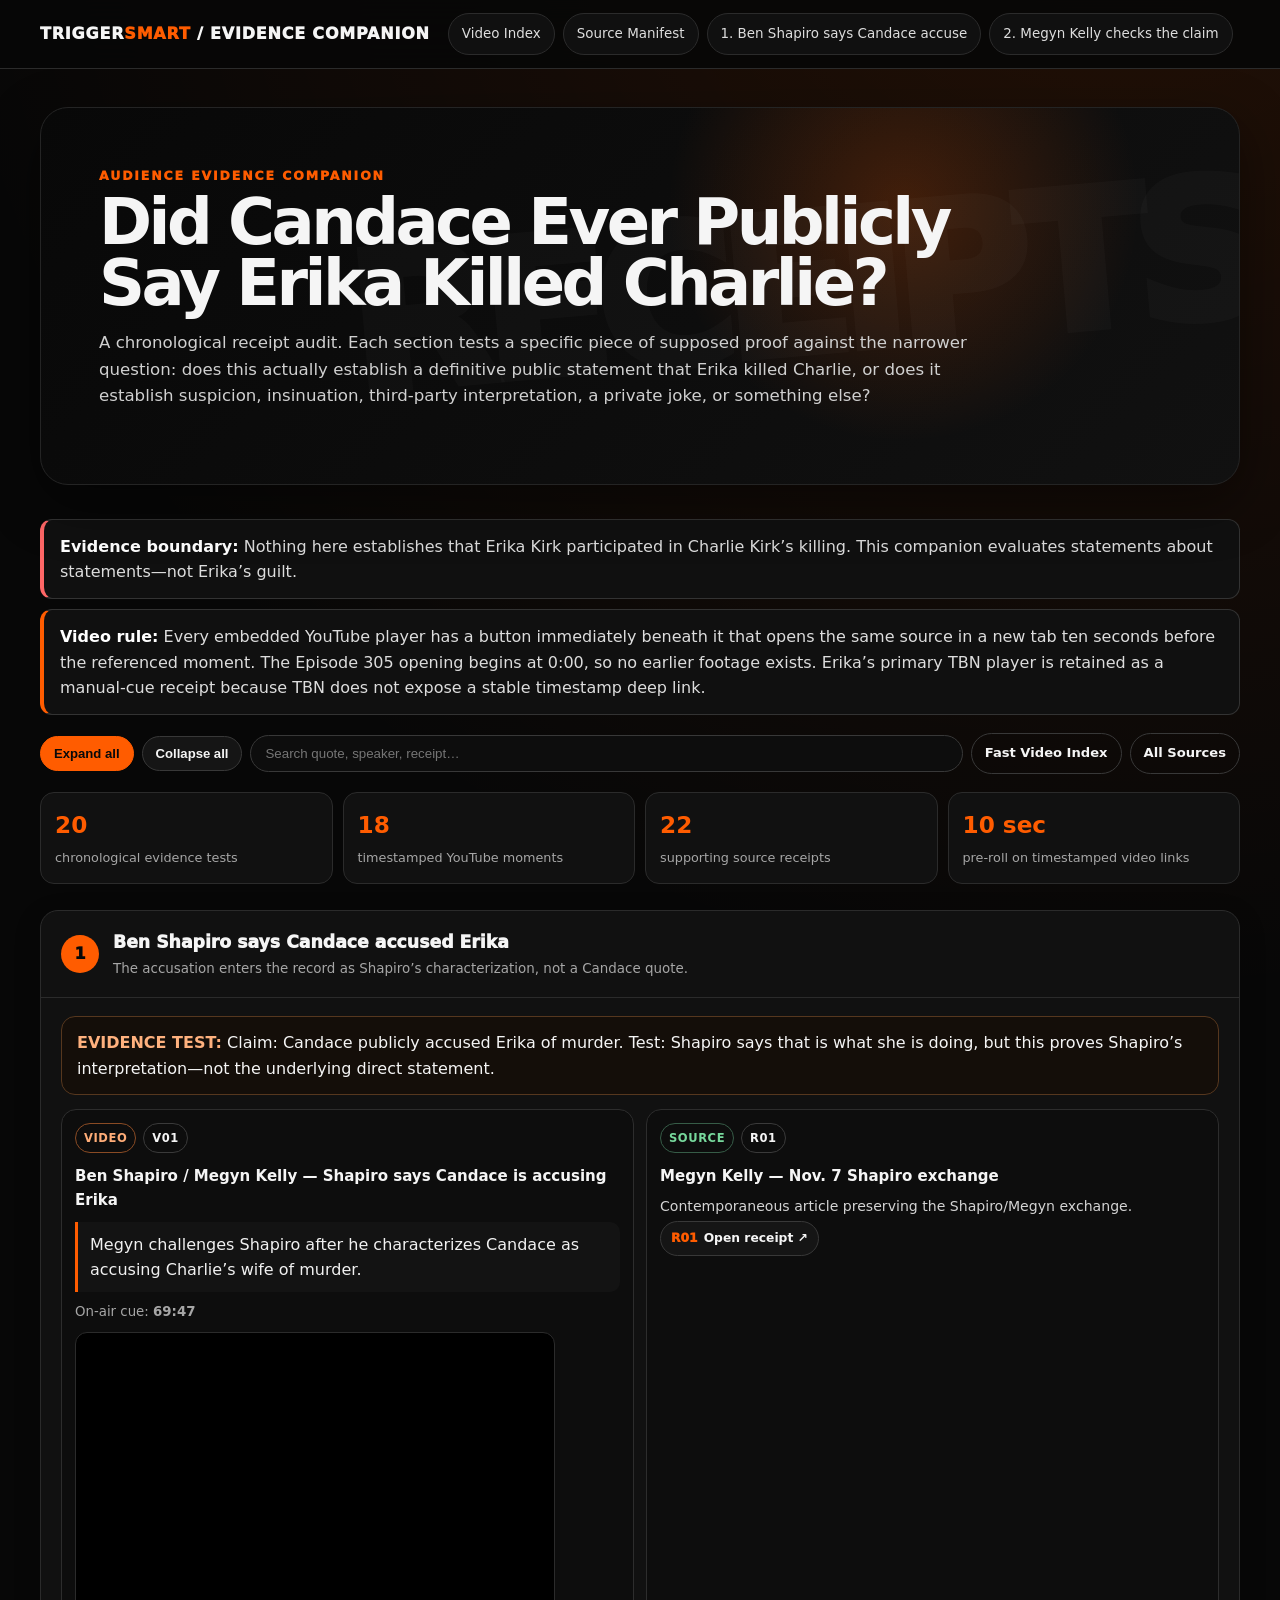
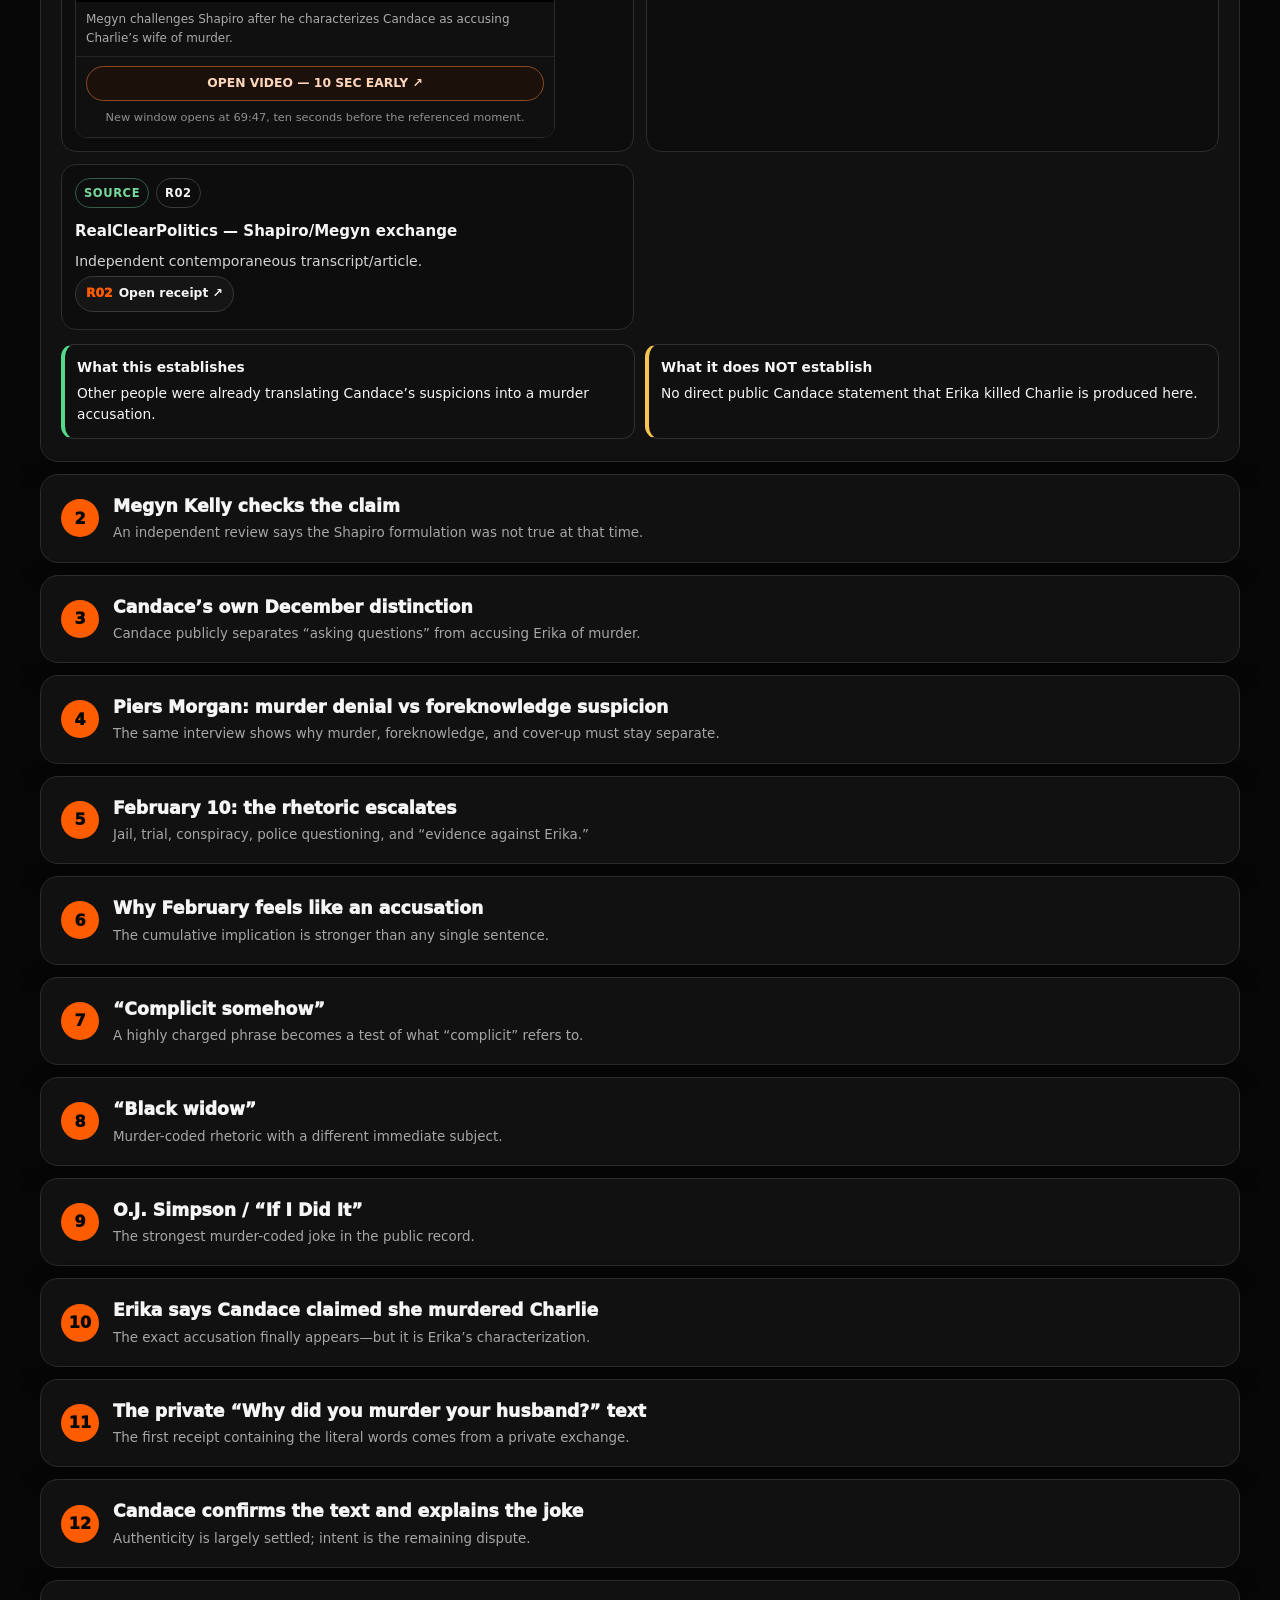
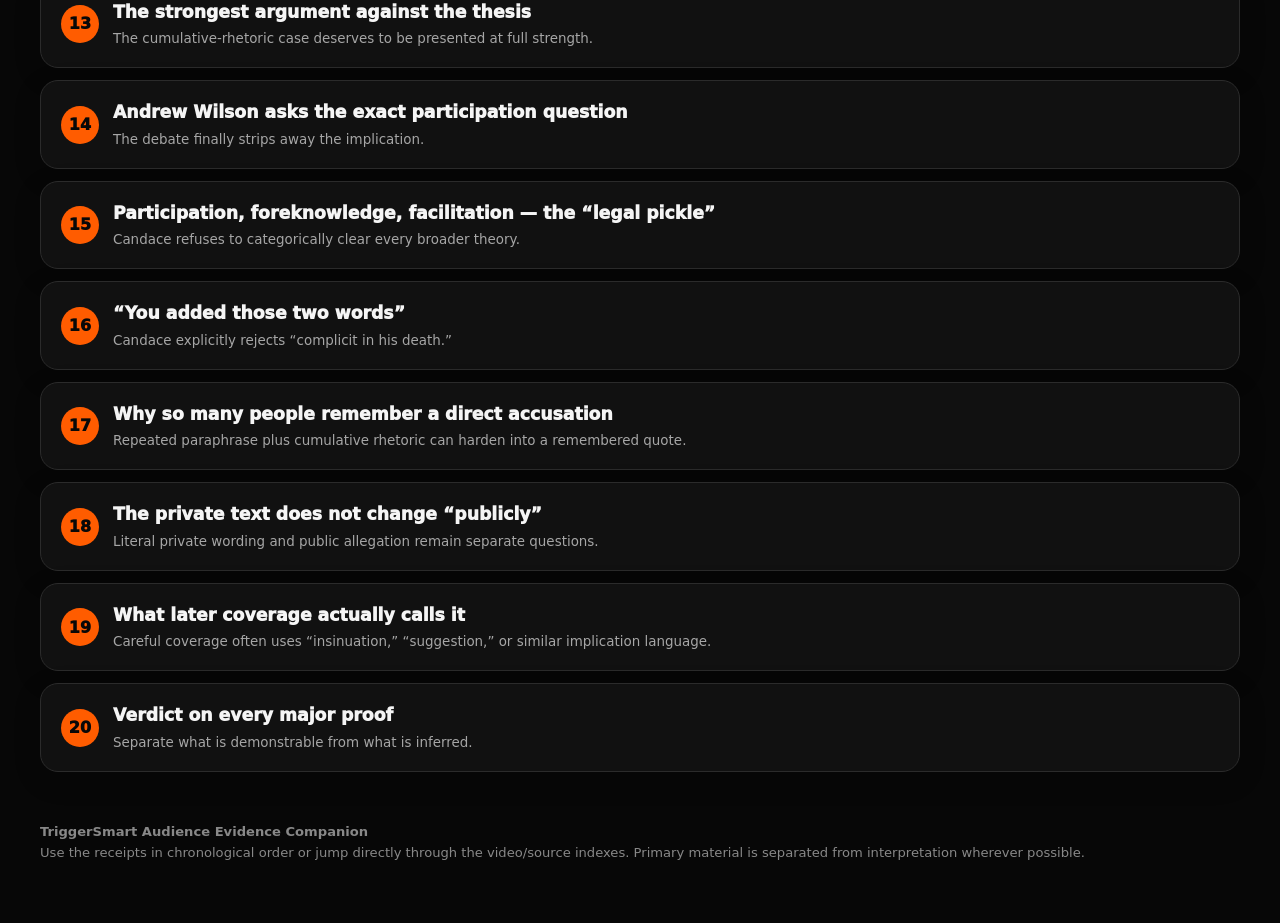
==== commit a443fed0: "Add files via upload" ====
--- a/index.html
+++ b/index.html
@@ -1,18 +1,14 @@
-<!DOCTYPE html>
-
-<html lang="en"><head><meta charset="utf-8"/><meta content="width=device-width,initial-scale=1" name="viewport"/><meta content="#070707" name="theme-color"/><title>TriggerSmart | Candace Owens / Erika Kirk Evidence Companion</title><meta content="Stream-synced TriggerSmart evidence companion auditing claims that Candace Owens accused Erika Kirk of murdering Charlie Kirk." name="description"/><style>
+<!DOCTYPE html><html lang="en"><head><meta charset="utf-8"><meta name="viewport" content="width=device-width,initial-scale=1"><meta name="theme-color" content="#070707"><title>TriggerSmart | Candace Owens / Erika Kirk Evidence Companion</title><meta name="description" content="TriggerSmart evidence companion examining whether Candace Owens ever publicly stated that Erika Kirk killed Charlie Kirk."><style>
 :root{--bg:#070707;--panel:#111;--panel2:#171717;--line:#2b2b2b;--muted:#a6a6a6;--text:#f5f5f5;--accent:#ff5c00;--accent2:#ff7a2f;--green:#55d98b;--amber:#f5c451;--red:#ff6767;--shadow:0 18px 55px rgba(0,0,0,.42);--radius:18px;--max:1240px}
-*{box-sizing:border-box}html{scroll-behavior:smooth}body{margin:0;background:radial-gradient(circle at 88% -5%,rgba(255,92,0,.12),transparent 27%),var(--bg);color:var(--text);font:16px/1.58 Inter,ui-sans-serif,system-ui,-apple-system,BlinkMacSystemFont,"Segoe UI",sans-serif}a{color:inherit}.wrap{max-width:var(--max);margin:auto;padding:0 20px}.topbar{position:sticky;top:0;z-index:60;background:rgba(7,7,7,.91);backdrop-filter:blur(18px);border-bottom:1px solid var(--line)}.topbar-inner{min-height:68px;display:flex;gap:18px;align-items:center;justify-content:space-between}.brandmark{font-weight:950;letter-spacing:.05em;white-space:nowrap}.brandmark span{color:var(--accent)}.nav{display:flex;gap:8px;overflow:auto;scrollbar-width:none}.nav::-webkit-scrollbar{display:none}.nav a,.chip{white-space:nowrap;text-decoration:none;border:1px solid var(--line);background:#101010;padding:9px 13px;border-radius:999px;color:#ddd;font-size:.84rem}.nav a:hover{border-color:#555;color:#fff}.hero{padding:38px 0 24px}.hero-frame{min-height:360px;position:relative;display:flex;align-items:flex-end;overflow:hidden;border:1px solid #242424;background:radial-gradient(circle at 72% 26%,rgba(255,92,0,.22),transparent 26%),linear-gradient(135deg,#080808,#111);border-radius:28px;box-shadow:var(--shadow)}.hero-frame:before{content:"RECEIPTS";position:absolute;right:-15px;top:30px;font-weight:1000;font-size:clamp(5rem,15vw,13rem);letter-spacing:-.08em;color:rgba(255,255,255,.025);transform:rotate(-5deg)}.hero-copy{position:relative;z-index:2;padding:clamp(26px,5vw,58px);max-width:990px}.eyebrow{color:var(--accent);font-weight:950;letter-spacing:.15em;text-transform:uppercase;font-size:.78rem}.hero h1{font-size:clamp(2.2rem,5vw,4.8rem);line-height:.95;margin:.4rem 0 1rem;letter-spacing:-.055em}.hero p{color:#d0d0d0;max-width:900px;font-size:1.04rem}.notice{border:1px solid #333;background:#101010;border-left:4px solid var(--accent);padding:14px 16px;border-radius:12px;margin:10px 0;color:#ddd}.notice strong{color:#fff}.notice.legal{border-left-color:var(--red)}.controls{display:flex;gap:8px;flex-wrap:wrap;align-items:center;margin:18px 0}.btn{display:inline-flex;align-items:center;justify-content:center;gap:6px;border:1px solid #383838;background:#151515;color:#f5f5f5;text-decoration:none;border-radius:999px;padding:9px 13px;font-weight:800;font-size:.82rem;cursor:pointer}.btn:hover{border-color:#666;background:#1d1d1d}.btn.primary{background:var(--accent);border-color:var(--accent);color:#090909}.btn.ghost{background:transparent}.btn.small{padding:7px 10px;font-size:.77rem}.btn.video{border-color:#74401f}.search{min-width:min(320px,100%);flex:1;border:1px solid #383838;border-radius:999px;background:#0d0d0d;color:#fff;padding:10px 14px;outline:none}.summary-grid{display:grid;grid-template-columns:repeat(4,1fr);gap:10px;margin:16px 0 26px}.stat{border:1px solid var(--line);background:var(--panel);border-radius:14px;padding:14px}.stat b{display:block;color:var(--accent);font-size:1.45rem}.stat span{color:var(--muted);font-size:.8rem}.section{border:1px solid var(--line);background:var(--panel);border-radius:18px;margin:12px 0;overflow:hidden;box-shadow:0 8px 28px rgba(0,0,0,.16)}.section>summary{cursor:pointer;list-style:none;display:flex;gap:14px;align-items:center;padding:18px 20px}.section>summary::-webkit-details-marker{display:none}.section[open]>summary{border-bottom:1px solid var(--line)}.num{width:38px;height:38px;display:grid;place-items:center;border-radius:50%;background:var(--accent);color:#080808;font-weight:1000;flex:none}.sumtitle{font-weight:950;font-size:1.08rem}.sumsub{color:var(--muted);font-size:.84rem;margin-top:2px}.content{padding:18px 20px 22px}.statusline{display:flex;gap:7px;flex-wrap:wrap;margin-bottom:12px}.tag{border:1px solid #3a3a3a;border-radius:999px;padding:5px 8px;font-size:.72rem;font-weight:900;text-transform:uppercase;letter-spacing:.05em}.tag.primary{border-color:#8a4b24;color:#ffad78}.tag.context{border-color:#365c47;color:#77d89c}.tag.warn{border-color:#705e2e;color:#f5c451}.evidence-grid{display:grid;grid-template-columns:repeat(2,minmax(0,1fr));gap:12px}.ev{border:1px solid #2d2d2d;background:#0d0d0d;border-radius:15px;padding:13px;min-width:0}.ev h3{margin:0 0 6px;font-size:.94rem}.ev p{margin:4px 0;color:#d4d4d4;font-size:.88rem}.ev small{display:block;color:var(--muted);margin-top:6px}.receipt-no{color:var(--accent);font-weight:1000}.media{max-width:480px;margin-top:10px;border:1px solid #2b2b2b;border-radius:12px;overflow:hidden;background:#000}.media iframe{display:block;width:100%;aspect-ratio:16/9;border:0}.caption{padding:8px 10px;color:#aaa;font-size:.75rem;background:#101010}.xcard{border:1px solid #383838;background:#0c0c0c;border-radius:14px;padding:13px;margin-top:8px}.xcard .xhead{font-weight:950}.quote{border-left:3px solid var(--accent);padding:10px 12px;background:#131313;border-radius:0 10px 10px 0;margin:9px 0;color:#f1f1f1}.analysis-grid{display:grid;grid-template-columns:1fr 1fr;gap:10px;margin-top:14px}.analysisbox{border:1px solid #303030;border-radius:13px;padding:12px;background:#101010;font-size:.86rem}.analysisbox.prove{border-left:4px solid var(--green)}.analysisbox.not{border-left:4px solid var(--amber)}.analysisbox b{display:block;margin-bottom:4px}.streamcue{margin:12px 0;border:1px dashed #62401f;background:#15100c;border-radius:12px;padding:10px 12px;color:#f2c8ae;font-size:.82rem}.footer{padding:38px 0 60px;color:#888;font-size:.82rem}.hide{display:none!important}.sticky-progress{position:fixed;right:18px;bottom:18px;z-index:70;background:#111;border:1px solid #333;border-radius:999px;padding:9px 12px;font-size:.75rem;color:#ccc;box-shadow:var(--shadow)}
-@media(max-width:900px){.summary-grid{grid-template-columns:1fr 1fr}.evidence-grid,.analysis-grid{grid-template-columns:1fr}.topbar-inner{align-items:flex-start;padding:10px 0;flex-direction:column}.nav{width:100%;padding-bottom:2px}.media{max-width:100%}.hero-frame{min-height:320px}}@media(max-width:560px){.summary-grid{grid-template-columns:1fr}.wrap{padding:0 13px}.section>summary{padding:15px}.content{padding:15px}.hero{padding-top:18px}}
-@media print{.topbar,.controls,.sticky-progress,.media{display:none!important}.section{break-inside:avoid}.section{display:block}.content{display:block!important}body{background:#fff;color:#000}.section,.ev,.analysisbox{background:#fff;color:#000;border-color:#ccc}.sumsub,.ev small{color:#555}}
-.media-actions{display:flex;gap:8px;align-items:center;flex-wrap:wrap;padding:9px 10px 10px;background:#101010;border-top:1px solid #242424}.media-actions .btn{width:100%;background:#1b100a;border-color:#8a4b24;color:#ffd6bc}.media-actions .btn:hover{background:#2a150a;border-color:var(--accent);color:#fff}.media-actions .time-note{width:100%;font-size:.71rem;color:#8f8f8f;text-align:center}</style></head><body>
-<header class="topbar"><div class="wrap topbar-inner"><div class="brandmark">TRIGGER<span>SMART</span> / EVIDENCE COMPANION</div><nav class="nav"><a href="docs/video-index.html">Video Index</a><a href="docs/source-manifest.html">Source Manifest</a><a href="#s1">1. The accusation about the accusation</a><a href="#s2">2. The December baseline</a><a href="#s3">3. February 10</a><a href="#s4">4. March–April</a><a href="#s5">5. April 29</a><a href="#s6">6. Candace authenticates the text</a><a href="#s7">7. TPUSA says implication counts</a><a href="#s8">8. October 2026</a></nav></div></header>
-<main class="wrap"><section class="hero"><div class="hero-frame"><div class="hero-copy"><div class="eyebrow">Stream-Synced Case File</div><h1>Did Candace Owens Accuse Erika Kirk of Murdering Charlie?</h1><p>Evidence control surface for the 60–90 minute TriggerSmart livestream. Follow Sections 1–8 in order while reading the presentation. Every primary clip, X post, transcript, and corroborating article is placed at the same moment it appears in the spoken narrative.</p></div></div></section>
-<div class="notice legal"><strong>Evidence boundary:</strong> This site audits statements and interpretations. It does <strong>not</strong> assert that Erika Kirk participated in Charlie Kirk’s killing. No evidence in this package establishes that.</div>
-<div class="notice"><strong>Video rule:</strong> Timestamped YouTube buttons start 10 seconds before the referenced statement whenever ten seconds of source footage exists. Episode 305’s opening line begins at 0:00, so no earlier preroll exists. Erika’s primary TBN player does not expose a stable timestamp URL; its official captions place the line at 7:46.188, so the page gives the exact manual cue of 7:36.188 rather than fabricating a deep link.</div>
-<div class="notice"><strong>Clock note:</strong> Podcast transcript services sometimes insert or remove intros and ads, so their clocks can differ. The on-air buttons in this companion are keyed to the linked YouTube upload clocks.</div>
-<div class="controls"><button class="btn primary" onclick="toggleAll(true)">Expand all</button><button class="btn" onclick="toggleAll(false)">Collapse all</button><input class="search" id="search" placeholder="Search quote, speaker, date, receipt…" type="search"/><a class="btn ghost" href="docs/video-index.html">Fast video index</a><a class="btn ghost" href="docs/source-manifest.html">All sources</a></div>
-<div class="summary-grid"><div class="stat"><b>8</b><span>Evidence chapters</span></div><div class="stat"><b>20</b><span>Primary/manual video cues</span></div><div class="stat"><b>49</b><span>Ordered receipts</span></div><div class="stat"><b>5,562</b><span>Evidence controls</span></div></div>
-<section><details class="section searchable" id="s1" open=""><summary><span class="num">1</span><div><div class="sumtitle">The accusation about the accusation — November 2025</div><div class="sumsub">Shapiro says Candace is accusing Erika; Candace says that characterization is false.</div></div></summary><div class="content"><div class="streamcue"><b>LOCKSTEP:</b> Section 1. Receipts below are arranged in evidence order for rapid on-air retrieval.</div><div class="evidence-grid"><div class="ev searchable"><div class="statusline"><span class="tag primary">VIDEO</span><span class="tag">V01</span></div><h3>Ben Shapiro / Megyn Kelly — murder characterization</h3><div class="quote">Shapiro frames Candace as accusing Charlie Kirk’s wife of having murdered him; Megyn asks if that is really Candace’s accusation.</div><small>On-air cue: <b>69:47</b></small><p><a class="btn small video" href="https://www.youtube.com/watch?v=tprng5mObQg&amp;t=4187s" rel="noopener noreferrer" target="_blank"><span class="receipt-no">V01</span>Open 10 sec early</a></p><div class="media"><iframe allow="accelerometer; autoplay; clipboard-write; encrypted-media; gyroscope; picture-in-picture; web-share" allowfullscreen="" loading="lazy" src="https://www.youtube.com/embed/tprng5mObQg?start=4187&amp;rel=0" title="Ben Shapiro / Megyn Kelly — murder characterization"></iframe><div class="caption">Starts 10 seconds before the referenced Shapiro line.</div><div class="media-actions"><a class="btn small video" href="https://www.youtube.com/watch?v=tprng5mObQg&amp;t=4187s" rel="noopener noreferrer" target="_blank">OPEN VIDEO — 10 SEC EARLY ↗</a><div class="time-note">New window opens at 1:09:47, ten seconds before the referenced moment.</div></div></div></div><div class="ev searchable"><div class="statusline"><span class="tag context">SOURCE</span><span class="tag">R01</span></div><h3>Megyn Kelly — contemporaneous article</h3><p><a class="btn small" href="https://www.megynkelly.com/2025/11/07/ben-shapiro-responds-to-tucker-carlson-feud-on-megyn-kelly-live-tour/" rel="noopener noreferrer" target="_blank"><span class="receipt-no">R01</span>Open receipt</a></p><small>Official Megyn Kelly page preserving the exchange.</small></div><div class="ev searchable"><div class="statusline"><span class="tag context">SOURCE</span><span class="tag">R02</span></div><h3>RealClearPolitics — transcript/article</h3><p><a class="btn small" href="https://www.realclearpolitics.com/video/2025/11/07/ben_shapiro_tucker_carlson_is_an_ideological_launderer_of_bad_ideas_this_is_not_coming_from_a_place_of_personal_animus.html" rel="noopener noreferrer" target="_blank"><span class="receipt-no">R02</span>Open receipt</a></p><small>Independent transcript/article of the exchange.</small></div><div class="ev searchable"><div class="statusline"><span class="tag context">SOURCE</span><span class="tag">R03</span></div><h3>Mediaite — Candace denial preserved</h3><p><a class="btn small" href="https://www.mediaite.com/media/news/you-comment-on-these-things-for-a-living-ben-shapiro-reminds-megyn-kelly-of-her-job-in-spat-over-candace-owens/" rel="noopener noreferrer" target="_blank"><span class="receipt-no">R03</span>Open receipt</a></p><small>Contemporaneous report preserving Candace’s public pushback.</small></div><div class="ev searchable"><div class="statusline"><span class="tag context">SOURCE</span><span class="tag">R04</span></div><h3>MEAWW — second preservation of Candace response</h3><p><a class="btn small" href="https://news.meaww.com/never-accused-erika-candace-owens-rebukes-ben-shapiro-amid-charlie-kirk-shooting-response" rel="noopener noreferrer" target="_blank"><span class="receipt-no">R04</span>Open receipt</a></p><small>Second contemporaneous preservation of the dispute.</small></div></div><div class="analysis-grid"><div class="analysisbox prove"><b>What this establishes</b>Shapiro explicitly characterized Candace’s position as an accusation against Erika.</div><div class="analysisbox not"><b>What it does NOT establish</b>It does not prove Candace herself had already made the literal accusation.</div></div></div></details><details class="section searchable" id="s2"><summary><span class="num">2</span><div><div class="sumtitle">The December baseline — what Candace said she was not saying</div><div class="sumsub">Candace distinguishes questions from murder accusations; Megyn checks Shapiro; Piers tests murder vs. foreknowledge.</div></div></summary><div class="content"><div class="streamcue"><b>LOCKSTEP:</b> Section 2. Receipts below are arranged in evidence order for rapid on-air retrieval.</div><div class="evidence-grid"><div class="ev searchable"><div class="statusline"><span class="tag primary">VIDEO</span><span class="tag">V02</span></div><h3>Candace Ep. 279 — “explicitly accused Erika of killing Charlie”</h3><div class="quote">Candace says she cannot find a commentator who explicitly accused Erika of killing Charlie and distinguishes that from questioning Erika.</div><small>On-air cue: <b>17:41</b></small><p><a class="btn small video" href="https://www.youtube.com/watch?v=6J6lRZPQ4jk&amp;t=1061s" rel="noopener noreferrer" target="_blank"><span class="receipt-no">V02</span>Open 10 sec early</a></p><div class="media"><iframe allow="accelerometer; autoplay; clipboard-write; encrypted-media; gyroscope; picture-in-picture; web-share" allowfullscreen="" loading="lazy" src="https://www.youtube.com/embed/6J6lRZPQ4jk?start=1061&amp;rel=0" title="Candace Ep. 279 — “explicitly accused Erika of killing Charlie”"></iframe><div class="caption">Starts 10 seconds before the 17:51 statement.</div><div class="media-actions"><a class="btn small video" href="https://www.youtube.com/watch?v=6J6lRZPQ4jk&amp;t=1061s" rel="noopener noreferrer" target="_blank">OPEN VIDEO — 10 SEC EARLY ↗</a><div class="time-note">New window opens at 17:41, ten seconds before the referenced moment.</div></div></div></div><div class="ev searchable"><div class="statusline"><span class="tag context">SOURCE</span><span class="tag">R05</span></div><h3>Episode 279 transcript</h3><p><a class="btn small" href="https://community.clipto.com/candace-owens/erika-kirk-tells-me-to-stop-tyler-robinson-makes-his-first-appearance-candace-ep-279" rel="noopener noreferrer" target="_blank"><span class="receipt-no">R05</span>Open receipt</a></p><small>Transcript for wording and surrounding context.</small></div><div class="ev searchable"><div class="statusline"><span class="tag primary">VIDEO</span><span class="tag">V03</span></div><h3>Megyn Kelly — staff check of Shapiro claim</h3><div class="quote">Megyn says her staff researched it and, “at that time,” Candace had not accused Erika of orchestrating Charlie’s murder.</div><small>On-air cue: <b>4:07</b></small><p><a class="btn small video" href="https://www.youtube.com/watch?v=Xq9hI8lVFgs&amp;t=247s" rel="noopener noreferrer" target="_blank"><span class="receipt-no">V03</span>Open 10 sec early</a></p><div class="media"><iframe allow="accelerometer; autoplay; clipboard-write; encrypted-media; gyroscope; picture-in-picture; web-share" allowfullscreen="" loading="lazy" src="https://www.youtube.com/embed/Xq9hI8lVFgs?start=247&amp;rel=0" title="Megyn Kelly — staff check of Shapiro claim"></iframe><div class="caption">Starts 10+ seconds before the correction sequence.</div><div class="media-actions"><a class="btn small video" href="https://www.youtube.com/watch?v=Xq9hI8lVFgs&amp;t=247s" rel="noopener noreferrer" target="_blank">OPEN VIDEO — 10 SEC EARLY ↗</a><div class="time-note">New window opens at 4:07, ten seconds before the referenced moment.</div></div></div></div><div class="ev searchable"><div class="statusline"><span class="tag context">SOURCE</span><span class="tag">R06</span></div><h3>Megyn Kelly written account</h3><p><a class="btn small" href="https://www.megynkelly.com/2025/12/16/megyn-kelly-reveals-behind-the-scenes-role-in-erika-kirk-candace-owens-meeting/" rel="noopener noreferrer" target="_blank"><span class="receipt-no">R06</span>Open receipt</a></p><small>Official written explanation of the fact-check.</small></div><div class="ev searchable"><div class="statusline"><span class="tag primary">VIDEO</span><span class="tag">V04</span></div><h3>Piers Morgan — Candace denies saying TPUSA murdered Charlie</h3><div class="quote">Candace says, “I didn’t say that they murdered Charlie.”</div><small>On-air cue: <b>23:16</b></small><p><a class="btn small video" href="https://www.youtube.com/watch?v=Xj1ql9H1s6g&amp;t=1396s" rel="noopener noreferrer" target="_blank"><span class="receipt-no">V04</span>Open 10 sec early</a></p><div class="media"><iframe allow="accelerometer; autoplay; clipboard-write; encrypted-media; gyroscope; picture-in-picture; web-share" allowfullscreen="" loading="lazy" src="https://www.youtube.com/embed/Xj1ql9H1s6g?start=1396&amp;rel=0" title="Piers Morgan — Candace denies saying TPUSA murdered Charlie"></iframe><div class="caption">Starts 10 seconds before the murder-denial exchange.</div><div class="media-actions"><a class="btn small video" href="https://www.youtube.com/watch?v=Xj1ql9H1s6g&amp;t=1396s" rel="noopener noreferrer" target="_blank">OPEN VIDEO — 10 SEC EARLY ↗</a><div class="time-note">New window opens at 23:16, ten seconds before the referenced moment.</div></div></div></div><div class="ev searchable"><div class="statusline"><span class="tag primary">VIDEO</span><span class="tag">V05</span></div><h3>Piers Morgan — Candace raises possible foreknowledge by two unnamed TPUSA people</h3><div class="quote">Candace says there are two people she would not be surprised had foreknowledge, while not identifying Erika in that answer.</div><small>On-air cue: <b>26:05</b></small><p><a class="btn small video" href="https://www.youtube.com/watch?v=Xj1ql9H1s6g&amp;t=1565s" rel="noopener noreferrer" target="_blank"><span class="receipt-no">V05</span>Open 10 sec early</a></p><div class="media"><iframe allow="accelerometer; autoplay; clipboard-write; encrypted-media; gyroscope; picture-in-picture; web-share" allowfullscreen="" loading="lazy" src="https://www.youtube.com/embed/Xj1ql9H1s6g?start=1565&amp;rel=0" title="Piers Morgan — Candace raises possible foreknowledge by two unnamed TPUSA people"></iframe><div class="caption">Starts 10 seconds before the foreknowledge question.</div><div class="media-actions"><a class="btn small video" href="https://www.youtube.com/watch?v=Xj1ql9H1s6g&amp;t=1565s" rel="noopener noreferrer" target="_blank">OPEN VIDEO — 10 SEC EARLY ↗</a><div class="time-note">New window opens at 26:05, ten seconds before the referenced moment.</div></div></div></div><div class="ev searchable"><div class="statusline"><span class="tag context">SOURCE</span><span class="tag">R07</span></div><h3>Piers Morgan interview transcript</h3><p><a class="btn small" href="https://podscripts.co/podcasts/piers-morgan-uncensored/i-will-not-stop-candace-owens-meets-erika-kirk-piers-morgan-interview" rel="noopener noreferrer" target="_blank"><span class="receipt-no">R07</span>Open receipt</a></p><small>Transcript supporting both the denial and the later foreknowledge statement.</small></div></div><div class="analysis-grid"><div class="analysisbox prove"><b>What this establishes</b>As of mid-December, the record contains explicit denials of a murder accusation and an independent Megyn Kelly check that sided with that distinction.</div><div class="analysisbox not"><b>What it does NOT establish</b>Candace was not saying nothing suspicious happened; she was already alleging a cover-up and voicing possible foreknowledge suspicions about unnamed insiders.</div></div></div></details><details class="section searchable" id="s3"><summary><span class="num">3</span><div><div class="sumtitle">February 10 — suspect language replaces “just questions”</div><div class="sumsub">Prison, trial, conspiracy, police interrogation, and “evidence… against Erika.”</div></div></summary><div class="content"><div class="streamcue"><b>LOCKSTEP:</b> Section 3. Receipts below are arranged in evidence order for rapid on-air retrieval.</div><div class="evidence-grid"><div class="ev searchable"><div class="statusline"><span class="tag primary">VIDEO</span><span class="tag">V06</span></div><h3>Episode 305 — opening “straight to jail” line</h3><div class="quote">The episode opens immediately with “straight to jail,” qualified as questioning Erika.</div><small>On-air cue: <b>0:00</b></small><p><a class="btn small video" href="https://www.youtube.com/watch?v=ti5Fxrvegno&amp;t=0s" rel="noopener noreferrer" target="_blank"><span class="receipt-no">V06</span>Open 10 sec early</a></p><div class="media"><iframe allow="accelerometer; autoplay; clipboard-write; encrypted-media; gyroscope; picture-in-picture; web-share" allowfullscreen="" loading="lazy" src="https://www.youtube.com/embed/ti5Fxrvegno?start=0&amp;rel=0" title="Episode 305 — opening “straight to jail” line"></iframe><div class="caption">Referenced line begins at the opening frame; no 10-second pre-roll exists.</div><div class="media-actions"><a class="btn small video" href="https://www.youtube.com/watch?v=ti5Fxrvegno&amp;t=0s" rel="noopener noreferrer" target="_blank">OPEN VIDEO — START AT 0:00 ↗</a><div class="time-note">The referenced line begins at 0:00, so a ten-second lead-in is impossible.</div></div></div></div><div class="ev searchable"><div class="statusline"><span class="tag primary">VIDEO</span><span class="tag">V07</span></div><h3>Episode 305 — prison awaiting trial / “full-blown conspiracy”</h3><div class="quote">Candace agrees with the hypothetical that Charlie would be awaiting trial if roles were reversed and calls it a “full-blown conspiracy.”</div><small>On-air cue: <b>0:19</b></small><p><a class="btn small video" href="https://www.youtube.com/watch?v=ti5Fxrvegno&amp;t=19s" rel="noopener noreferrer" target="_blank"><span class="receipt-no">V07</span>Open 10 sec early</a></p><div class="media"><iframe allow="accelerometer; autoplay; clipboard-write; encrypted-media; gyroscope; picture-in-picture; web-share" allowfullscreen="" loading="lazy" src="https://www.youtube.com/embed/ti5Fxrvegno?start=19&amp;rel=0" title="Episode 305 — prison awaiting trial / “full-blown conspiracy”"></iframe><div class="caption">Starts 10 seconds before the referenced prison/trial sequence on the YouTube upload clock.</div><div class="media-actions"><a class="btn small video" href="https://www.youtube.com/watch?v=ti5Fxrvegno&amp;t=19s" rel="noopener noreferrer" target="_blank">OPEN VIDEO — 10 SEC EARLY ↗</a><div class="time-note">New window opens at 0:19, ten seconds before the referenced moment.</div></div></div></div><div class="ev searchable"><div class="statusline"><span class="tag primary">VIDEO</span><span class="tag">V08</span></div><h3>Episode 305 — “dragged into a police precinct”</h3><div class="quote">“Erika Kirk should be dragged into a police precinct for questioning.”</div><small>On-air cue: <b>0:58</b></small><p><a class="btn small video" href="https://www.youtube.com/watch?v=ti5Fxrvegno&amp;t=58s" rel="noopener noreferrer" target="_blank"><span class="receipt-no">V08</span>Open 10 sec early</a></p><div class="media"><iframe allow="accelerometer; autoplay; clipboard-write; encrypted-media; gyroscope; picture-in-picture; web-share" allowfullscreen="" loading="lazy" src="https://www.youtube.com/embed/ti5Fxrvegno?start=58&amp;rel=0" title="Episode 305 — “dragged into a police precinct”"></iframe><div class="caption">Starts 10 seconds before the statement.</div><div class="media-actions"><a class="btn small video" href="https://www.youtube.com/watch?v=ti5Fxrvegno&amp;t=58s" rel="noopener noreferrer" target="_blank">OPEN VIDEO — 10 SEC EARLY ↗</a><div class="time-note">New window opens at 0:58, ten seconds before the referenced moment.</div></div></div></div><div class="ev searchable"><div class="statusline"><span class="tag primary">VIDEO</span><span class="tag">V09</span></div><h3>Episode 305 — “evidence… piling up… against Erika”</h3><div class="quote">Candace says evidence is “piling up” against Erika and compares it to an NBC Dateline episode.</div><small>On-air cue: <b>1:19</b></small><p><a class="btn small video" href="https://www.youtube.com/watch?v=ti5Fxrvegno&amp;t=79s" rel="noopener noreferrer" target="_blank"><span class="receipt-no">V09</span>Open 10 sec early</a></p><div class="media"><iframe allow="accelerometer; autoplay; clipboard-write; encrypted-media; gyroscope; picture-in-picture; web-share" allowfullscreen="" loading="lazy" src="https://www.youtube.com/embed/ti5Fxrvegno?start=79&amp;rel=0" title="Episode 305 — “evidence… piling up… against Erika”"></iframe><div class="caption">Starts 10 seconds before the referenced line.</div><div class="media-actions"><a class="btn small video" href="https://www.youtube.com/watch?v=ti5Fxrvegno&amp;t=79s" rel="noopener noreferrer" target="_blank">OPEN VIDEO — 10 SEC EARLY ↗</a><div class="time-note">New window opens at 1:19, ten seconds before the referenced moment.</div></div></div></div><div class="ev searchable"><div class="statusline"><span class="tag context">SOURCE</span><span class="tag">R08</span></div><h3>Tapesearch transcript — Episode 305</h3><p><a class="btn small" href="https://www.tapesearch.com/episode/here-s-why-it-s-time-for-the-police-to-question-erika-kirk-candace-ep-305/o9DkJrPUwfbd8aDLNiB6Ls" rel="noopener noreferrer" target="_blank"><span class="receipt-no">R08</span>Open receipt</a></p><small>Second-by-second transcript; transcript services can use different clocks because intros/ads are handled differently.</small></div><div class="ev searchable"><div class="statusline"><span class="tag context">SOURCE</span><span class="tag">R09</span></div><h3>Clipto transcript — Episode 305</h3><p><a class="btn small" href="https://community.clipto.com/candace-owens/here-s-why-it-s-time-for-the-police-to-question-erika-kirk-candace-ep-305" rel="noopener noreferrer" target="_blank"><span class="receipt-no">R09</span>Open receipt</a></p><small>Independent transcript tied to the episode start.</small></div><div class="ev searchable"><div class="statusline"><span class="tag context">SOURCE</span><span class="tag">R10</span></div><h3>CNN later calls these “insinuations”</h3><p><a class="btn small" href="https://transcripts.cnn.com/show/cnc/date/2026-06-23/segment/12" rel="noopener noreferrer" target="_blank"><span class="receipt-no">R10</span>Open receipt</a></p><small>CNN later replays the precinct clip while describing Owens’s rhetoric as insinuations.</small></div></div><div class="analysis-grid"><div class="analysisbox prove"><b>What this establishes</b>Candace is publicly framing Erika as someone she believes should face criminal-style scrutiny.</div><div class="analysisbox not"><b>What it does NOT establish</b>These clips still do not contain the literal proposition that Erika participated in Charlie’s murder.</div></div></div></details><details class="section searchable" id="s4"><summary><span class="num">4</span><div><div class="sumtitle">March–April — “complicit somehow,” “black widow,” and O.J.</div><div class="sumsub">The public record moves from suspect framing into murder-adjacent implication.</div></div></summary><div class="content"><div class="streamcue"><b>LOCKSTEP:</b> Section 4. Receipts below are arranged in evidence order for rapid on-air retrieval.</div><div class="evidence-grid"><div class="ev searchable"><div class="statusline"><span class="tag primary">VIDEO</span><span class="tag">V10</span></div><h3>Episode 318 — “not complicit somehow”</h3><div class="quote">Candace says it is impossible for her to think Erika is “not complicit somehow,” then says she is being coached and sent to delude the public.</div><small>On-air cue: <b>18:36</b></small><p><a class="btn small video" href="https://www.youtube.com/watch?v=7ERqbYElOfs&amp;t=1116s" rel="noopener noreferrer" target="_blank"><span class="receipt-no">V10</span>Open 10 sec early</a></p><div class="media"><iframe allow="accelerometer; autoplay; clipboard-write; encrypted-media; gyroscope; picture-in-picture; web-share" allowfullscreen="" loading="lazy" src="https://www.youtube.com/embed/7ERqbYElOfs?start=1116&amp;rel=0" title="Episode 318 — “not complicit somehow”"></iframe><div class="caption">Starts 10 seconds before the phrase. Keep playing past the following explanation.</div><div class="media-actions"><a class="btn small video" href="https://www.youtube.com/watch?v=7ERqbYElOfs&amp;t=1116s" rel="noopener noreferrer" target="_blank">OPEN VIDEO — 10 SEC EARLY ↗</a><div class="time-note">New window opens at 18:36, ten seconds before the referenced moment.</div></div></div></div><div class="ev searchable"><div class="statusline"><span class="tag context">SOURCE</span><span class="tag">R11</span></div><h3>Episode 318 video mirror/source</h3><p><a class="btn small" href="https://www.bitchute.com/video/7ERqbYElOfs/" rel="noopener noreferrer" target="_blank"><span class="receipt-no">R11</span>Open receipt</a></p><small>Independent source/mirror for the full episode.</small></div><div class="ev searchable"><div class="statusline"><span class="tag primary">VIDEO</span><span class="tag">V11</span></div><h3>Episode 326 — “That’s a black widow”</h3><div class="quote">Candace calls Erika a “black widow” while discussing alleged manipulation of JD Vance.</div><small>On-air cue: <b>18:46</b></small><p><a class="btn small video" href="https://www.youtube.com/watch?v=1mYNOqzAdXs&amp;t=1126s" rel="noopener noreferrer" target="_blank"><span class="receipt-no">V11</span>Open 10 sec early</a></p><div class="media"><iframe allow="accelerometer; autoplay; clipboard-write; encrypted-media; gyroscope; picture-in-picture; web-share" allowfullscreen="" loading="lazy" src="https://www.youtube.com/embed/1mYNOqzAdXs?start=1126&amp;rel=0" title="Episode 326 — “That’s a black widow”"></iframe><div class="caption">Starts about 10 seconds before the “black widow” line.</div><div class="media-actions"><a class="btn small video" href="https://www.youtube.com/watch?v=1mYNOqzAdXs&amp;t=1126s" rel="noopener noreferrer" target="_blank">OPEN VIDEO — 10 SEC EARLY ↗</a><div class="time-note">New window opens at 18:46, ten seconds before the referenced moment.</div></div></div></div><div class="ev searchable"><div class="statusline"><span class="tag primary">VIDEO</span><span class="tag">V12</span></div><h3>Episode 326 — O.J. “If I Did It by Erika Kirk”</h3><div class="quote">Candace jokes that Erika should release an O.J.-style “If I Did It” book.</div><small>On-air cue: <b>23:22</b></small><p><a class="btn small video" href="https://www.youtube.com/watch?v=1mYNOqzAdXs&amp;t=1402s" rel="noopener noreferrer" target="_blank"><span class="receipt-no">V12</span>Open 10 sec early</a></p><div class="media"><iframe allow="accelerometer; autoplay; clipboard-write; encrypted-media; gyroscope; picture-in-picture; web-share" allowfullscreen="" loading="lazy" src="https://www.youtube.com/embed/1mYNOqzAdXs?start=1402&amp;rel=0" title="Episode 326 — O.J. “If I Did It by Erika Kirk”"></iframe><div class="caption">Starts about 10 seconds before the O.J. comparison on the YouTube upload clock.</div><div class="media-actions"><a class="btn small video" href="https://www.youtube.com/watch?v=1mYNOqzAdXs&amp;t=1402s" rel="noopener noreferrer" target="_blank">OPEN VIDEO — 10 SEC EARLY ↗</a><div class="time-note">New window opens at 23:22, ten seconds before the referenced moment.</div></div></div></div><div class="ev searchable"><div class="statusline"><span class="tag context">SOURCE</span><span class="tag">R12</span></div><h3>HappyScribe transcript — Episode 326</h3><p><a class="btn small" href="https://podcasts.happyscribe.com/candace/secret-service-admits-there-was-no-threat-atf-releases-report" rel="noopener noreferrer" target="_blank"><span class="receipt-no">R12</span>Open receipt</a></p><small>Full surrounding context for the “black widow” line and later material.</small></div><div class="ev searchable"><div class="statusline"><span class="tag context">SOURCE</span><span class="tag">R13</span></div><h3>Podscripts transcript — Episode 326</h3><p><a class="btn small" href="https://podscripts.co/podcasts/candace/secret-service-admits-there-was-no-threat-atf-releases-report-candace-ep-326" rel="noopener noreferrer" target="_blank"><span class="receipt-no">R13</span>Open receipt</a></p><small>Independent transcript and episode chapters.</small></div></div><div class="analysis-grid"><div class="analysisbox prove"><b>What this establishes</b>These statements create a substantially stronger basis for listeners to infer a murder-related insinuation.</div><div class="analysisbox not"><b>What it does NOT establish</b>Neither clip is a clean declarative statement that Erika committed or facilitated the murder.</div></div></div></details><details class="section searchable" id="s5" open=""><summary><span class="num">5</span><div><div class="sumtitle">April 29 — Erika states the accusation; Candace denies it; Kolvet posts the text</div><div class="sumsub">The dispute becomes explicit, and the private “why did you murder your husband?” line enters the public record.</div></div></summary><div class="content"><div class="streamcue"><b>LOCKSTEP:</b> Section 5. Receipts below are arranged in evidence order for rapid on-air retrieval.</div><div class="evidence-grid"><div class="ev searchable"><div class="statusline"><span class="tag primary">VIDEO</span><span class="tag">V13</span></div><h3>Erika Kirk primary TBN statement</h3><div class="quote">TBN captions place “And I have Candace Owens claiming I murdered my husband” at 7:46.188.</div><small>On-air cue: <b>Cue 7:36.188</b></small><p><a class="btn small video" href="https://www.tbn.org/programs/charlie-kirk-today/episodes/erika-kirk-april-30-2026-charlie-kirk-today" rel="noopener noreferrer" target="_blank"><span class="receipt-no">V13</span>Open primary / cue manually</a></p><small>TBN does not expose a stable timestamp deep-link. Cue 7:36.188 manually for ten seconds of lead-in; the captioned line begins 7:46.188.</small></div><div class="ev searchable"><div class="statusline"><span class="tag primary">X POST</span><span class="tag">X01</span></div><h3>Erika Kirk original X post</h3><div class="quote">Primary social post containing the public statement.</div><p><a class="btn small" href="https://x.com/MrsErikaKirk/status/2049534498514383108" rel="noopener noreferrer" target="_blank"><span class="receipt-no">X01</span>Open receipt</a></p><small>Original X post.</small></div><div class="ev searchable"><div class="statusline"><span class="tag context">SOURCE</span><span class="tag">R14</span></div><h3>RealClearPolitics — full Erika statement</h3><p><a class="btn small" href="https://www.realclearpolitics.com/video/2026/04/30/erika_kirk_i_went_to_whcd_to_meet_the_journalists_who_have_tried_to_dehumanize_me.html" rel="noopener noreferrer" target="_blank"><span class="receipt-no">R14</span>Open receipt</a></p><small>Reproduces the full speech and embedded social video.</small></div><div class="ev searchable"><div class="statusline"><span class="tag primary">X POST</span><span class="tag">X02</span></div><h3>Candace Owens response on X</h3><div class="quote">Candace says Erika is responding to “something I never said.”</div><p><a class="btn small" href="https://x.com/RealCandaceO/status/2049530057970917399" rel="noopener noreferrer" target="_blank"><span class="receipt-no">X02</span>Open receipt</a></p><small>Primary Candace response.</small></div><div class="ev searchable"><div class="statusline"><span class="tag primary">X POST</span><span class="tag">X03</span></div><h3>Andrew Kolvet posts the private-text screenshot</h3><div class="quote">Screenshot shows: “I’m asking EVERYTHING. First question: Why did you murder your husband?”</div><p><a class="btn small" href="https://x.com/AndrewKolvet/status/2049579716341116940" rel="noopener noreferrer" target="_blank"><span class="receipt-no">X03</span>Open receipt</a></p><small>Primary Kolvet post with screenshot.</small></div><div class="ev searchable"><div class="statusline"><span class="tag context">SOURCE</span><span class="tag">R15</span></div><h3>WLT article preserving Candace/Kolvet posts and screenshot</h3><p><a class="btn small" href="https://wltreport.com/2026/04/30/tpusas-andrew-kolvet-exposes-candace-owens-brings-receipts/" rel="noopener noreferrer" target="_blank"><span class="receipt-no">R15</span>Open receipt</a></p><small>Accessible article reproducing the relevant posts/screenshot and chronology.</small></div><div class="ev searchable"><div class="statusline"><span class="tag context">SOURCE</span><span class="tag">R16</span></div><h3>TBN captions — exact 7:46.188 line</h3><p><a class="btn small" href="https://www.tbn.org/programs/charlie-kirk-today/episodes/erika-kirk-april-30-2026-charlie-kirk-today" rel="noopener noreferrer" target="_blank"><span class="receipt-no">R16</span>Open receipt</a></p><small>Primary caption timing for Erika’s line.</small></div></div><div class="analysis-grid"><div class="analysisbox prove"><b>What this establishes</b>Erika explicitly characterizes Candace’s rhetoric as a murder accusation, and Kolvet produces a real private text containing the literal words.</div><div class="analysisbox not"><b>What it does NOT establish</b>The screenshot alone does not prove Candace sincerely believed the literal sentence; Candace later authenticates it but says it was sarcastic.</div></div></div></details><details class="section searchable" id="s6"><summary><span class="num">6</span><div><div class="sumtitle">Candace authenticates the text — and supplies the context</div><div class="sumsub">The authenticity dispute largely ends; the intent dispute becomes the central question.</div></div></summary><div class="content"><div class="streamcue"><b>LOCKSTEP:</b> Section 6. Receipts below are arranged in evidence order for rapid on-air retrieval.</div><div class="evidence-grid"><div class="ev searchable"><div class="statusline"><span class="tag primary">VIDEO</span><span class="tag">V14</span></div><h3>Episode 330 — Candace acknowledges the text</h3><div class="quote">Candace describes it as a joke “definitively sent by me” and challenges Kolvet to release the full conversation.</div><small>On-air cue: <b>51:51</b></small><p><a class="btn small video" href="https://www.youtube.com/watch?v=qZ8RWfyuewQ&amp;t=3111s" rel="noopener noreferrer" target="_blank"><span class="receipt-no">V14</span>Open 10 sec early</a></p><div class="media"><iframe allow="accelerometer; autoplay; clipboard-write; encrypted-media; gyroscope; picture-in-picture; web-share" allowfullscreen="" loading="lazy" src="https://www.youtube.com/embed/qZ8RWfyuewQ?start=3111&amp;rel=0" title="Episode 330 — Candace acknowledges the text"></iframe><div class="caption">Starts 10 seconds before the screenshot/context discussion.</div><div class="media-actions"><a class="btn small video" href="https://www.youtube.com/watch?v=qZ8RWfyuewQ&amp;t=3111s" rel="noopener noreferrer" target="_blank">OPEN VIDEO — 10 SEC EARLY ↗</a><div class="time-note">New window opens at 51:51, ten seconds before the referenced moment.</div></div></div></div><div class="ev searchable"><div class="statusline"><span class="tag primary">VIDEO</span><span class="tag">V15</span></div><h3>Episode 330 — “obvious joke” explanation</h3><div class="quote">Candace says the line was an obvious joke mocking the claim that questioning Erika was equivalent to accusing her of murder.</div><small>On-air cue: <b>52:51</b></small><p><a class="btn small video" href="https://www.youtube.com/watch?v=qZ8RWfyuewQ&amp;t=3171s" rel="noopener noreferrer" target="_blank"><span class="receipt-no">V15</span>Open 10 sec early</a></p><div class="media"><iframe allow="accelerometer; autoplay; clipboard-write; encrypted-media; gyroscope; picture-in-picture; web-share" allowfullscreen="" loading="lazy" src="https://www.youtube.com/embed/qZ8RWfyuewQ?start=3171&amp;rel=0" title="Episode 330 — “obvious joke” explanation"></iframe><div class="caption">Starts 10 seconds before the joke explanation.</div><div class="media-actions"><a class="btn small video" href="https://www.youtube.com/watch?v=qZ8RWfyuewQ&amp;t=3171s" rel="noopener noreferrer" target="_blank">OPEN VIDEO — 10 SEC EARLY ↗</a><div class="time-note">New window opens at 52:51, ten seconds before the referenced moment.</div></div></div></div><div class="ev searchable"><div class="statusline"><span class="tag context">SOURCE</span><span class="tag">R17</span></div><h3>HappyScribe transcript — Episode 330</h3><p><a class="btn small" href="https://podcasts.happyscribe.com/candace/time-magazine-world-s-most-vile-person-candace-ep-330" rel="noopener noreferrer" target="_blank"><span class="receipt-no">R17</span>Open receipt</a></p><small>Transcript preserving Candace’s authentication and context claim.</small></div><div class="ev searchable"><div class="statusline"><span class="tag context">SOURCE</span><span class="tag">R18</span></div><h3>podProse — focused transcript of Candace response</h3><p><a class="btn small" href="https://podprose.org/post/558/candace-owens-responding-erika-kirk-s-callout-transcript" rel="noopener noreferrer" target="_blank"><span class="receipt-no">R18</span>Open receipt</a></p><small>Focused transcript of the response and joke explanation.</small></div></div><div class="analysis-grid"><div class="analysisbox prove"><b>What this establishes</b>Candace authenticates the text, so the literal wording itself is not seriously in dispute.</div><div class="analysisbox not"><b>What it does NOT establish</b>Her authentication does not settle whether the line was sincere or sarcastic; the full private chain is not part of this evidence package.</div></div></div></details><details class="section searchable" id="s7"><summary><span class="num">7</span><div><div class="sumtitle">TPUSA says implication counts — Andrew Wilson tests the exact proposition</div><div class="sumsub">The cleanest direct test of participation, foreknowledge, facilitation, and “complicit in death.”</div></div></summary><div class="content"><div class="streamcue"><b>LOCKSTEP:</b> Section 7. Receipts below are arranged in evidence order for rapid on-air retrieval.</div><div class="evidence-grid"><div class="ev searchable"><div class="statusline"><span class="tag context">SOURCE</span><span class="tag">R19</span></div><h3>Charlie Kirk Show — May 1 TPUSA counterargument</h3><p><a class="btn small" href="https://www.charliekirk.com/podcasts/should-james-comey-head-to-jail-ama-264" rel="noopener noreferrer" target="_blank"><span class="receipt-no">R19</span>Open receipt</a></p><small>Official episode containing the argument that the cumulative insinuations amount to an accusation.</small></div><div class="ev searchable"><div class="statusline"><span class="tag context">SOURCE</span><span class="tag">R20</span></div><h3>Searchable Charlie Kirk Show transcript</h3><p><a class="btn small" href="https://fight.fudgie.org/search/show/ck/episode/20260501_Fri" rel="noopener noreferrer" target="_blank"><span class="receipt-no">R20</span>Open receipt</a></p><small>Jump near 1:10:20 for the “they are saying that she did it” argument and text discussion.</small></div><div class="ev searchable"><div class="statusline"><span class="tag primary">VIDEO</span><span class="tag">V16</span></div><h3>Andrew Wilson debate — direct participation question</h3><div class="quote">Wilson asks whether Candace has evidence Erika or TPUSA participated in Charlie’s murder. Candace says she has never said they participated.</div><small>On-air cue: <b>2:18:37</b></small><p><a class="btn small video" href="https://www.youtube.com/live/_DnMymkR184?t=8317s" rel="noopener noreferrer" target="_blank"><span class="receipt-no">V16</span>Open 10 sec early</a></p><div class="media"><iframe allow="accelerometer; autoplay; clipboard-write; encrypted-media; gyroscope; picture-in-picture; web-share" allowfullscreen="" loading="lazy" src="https://www.youtube.com/embed/_DnMymkR184?start=8317&amp;rel=0" title="Andrew Wilson debate — direct participation question"></iframe><div class="caption">Starts 10 seconds before the direct question.</div><div class="media-actions"><a class="btn small video" href="https://www.youtube.com/live/_DnMymkR184?t=8317s" rel="noopener noreferrer" target="_blank">OPEN VIDEO — 10 SEC EARLY ↗</a><div class="time-note">New window opens at 2:18:37, ten seconds before the referenced moment.</div></div></div></div><div class="ev searchable"><div class="statusline"><span class="tag primary">VIDEO</span><span class="tag">V17</span></div><h3>Andrew Wilson debate — participation / foreknowledge / facilitation</h3><div class="quote">Wilson broadens the question; Candace says she does not want to get herself into a “legal pickle.”</div><small>On-air cue: <b>2:34:01</b></small><p><a class="btn small video" href="https://www.youtube.com/live/_DnMymkR184?t=9241s" rel="noopener noreferrer" target="_blank"><span class="receipt-no">V17</span>Open 10 sec early</a></p><div class="media"><iframe allow="accelerometer; autoplay; clipboard-write; encrypted-media; gyroscope; picture-in-picture; web-share" allowfullscreen="" loading="lazy" src="https://www.youtube.com/embed/_DnMymkR184?start=9241&amp;rel=0" title="Andrew Wilson debate — participation / foreknowledge / facilitation"></iframe><div class="caption">Starts 10 seconds before the broader question.</div><div class="media-actions"><a class="btn small video" href="https://www.youtube.com/live/_DnMymkR184?t=9241s" rel="noopener noreferrer" target="_blank">OPEN VIDEO — 10 SEC EARLY ↗</a><div class="time-note">New window opens at 2:34:01, ten seconds before the referenced moment.</div></div></div></div><div class="ev searchable"><div class="statusline"><span class="tag primary">VIDEO</span><span class="tag">V18</span></div><h3>Andrew Wilson debate — “complicit in his death” challenge</h3><div class="quote">Candace says, “I didn’t say complicit in death. You added those two words.”</div><small>On-air cue: <b>2:36:17</b></small><p><a class="btn small video" href="https://www.youtube.com/live/_DnMymkR184?t=9377s" rel="noopener noreferrer" target="_blank"><span class="receipt-no">V18</span>Open 10 sec early</a></p><div class="media"><iframe allow="accelerometer; autoplay; clipboard-write; encrypted-media; gyroscope; picture-in-picture; web-share" allowfullscreen="" loading="lazy" src="https://www.youtube.com/embed/_DnMymkR184?start=9377&amp;rel=0" title="Andrew Wilson debate — “complicit in his death” challenge"></iframe><div class="caption">Starts 10 seconds before Wilson’s framing.</div><div class="media-actions"><a class="btn small video" href="https://www.youtube.com/live/_DnMymkR184?t=9377s" rel="noopener noreferrer" target="_blank">OPEN VIDEO — 10 SEC EARLY ↗</a><div class="time-note">New window opens at 2:36:17, ten seconds before the referenced moment.</div></div></div></div><div class="ev searchable"><div class="statusline"><span class="tag primary">VIDEO</span><span class="tag">V19</span></div><h3>Andrew Wilson debate — Candace defines “complicit”</h3><div class="quote">Candace says she means complicit in trying to fool the public into thinking the case is open-and-shut.</div><small>On-air cue: <b>2:39:35</b></small><p><a class="btn small video" href="https://www.youtube.com/live/_DnMymkR184?t=9575s" rel="noopener noreferrer" target="_blank"><span class="receipt-no">V19</span>Open 10 sec early</a></p><div class="media"><iframe allow="accelerometer; autoplay; clipboard-write; encrypted-media; gyroscope; picture-in-picture; web-share" allowfullscreen="" loading="lazy" src="https://www.youtube.com/embed/_DnMymkR184?start=9575&amp;rel=0" title="Andrew Wilson debate — Candace defines “complicit”"></iframe><div class="caption">Starts 10 seconds before the clarification.</div><div class="media-actions"><a class="btn small video" href="https://www.youtube.com/live/_DnMymkR184?t=9575s" rel="noopener noreferrer" target="_blank">OPEN VIDEO — 10 SEC EARLY ↗</a><div class="time-note">New window opens at 2:39:35, ten seconds before the referenced moment.</div></div></div></div><div class="ev searchable"><div class="statusline"><span class="tag context">SOURCE</span><span class="tag">R21</span></div><h3>Statement-level debate transcript</h3><p><a class="btn small" href="https://steelmanned.com/debates/candace-owens-vs-andrew-wilson-tyler-robinson-guilty-or-pats/transcript" rel="noopener noreferrer" target="_blank"><span class="receipt-no">R21</span>Open receipt</a></p><small>Use this transcript with the _DnMymkR184 upload; other edits use different clocks.</small></div></div><div class="analysis-grid"><div class="analysisbox prove"><b>What this establishes</b>When directly asked about participation, Candace says she never made that claim; when “complicit” is translated to “complicit in death,” she rejects the added words.</div><div class="analysisbox not"><b>What it does NOT establish</b>She does not categorically rule out every possible theory of foreknowledge/facilitation when Wilson broadens the question.</div></div></div></details><details class="section searchable" id="s8"><summary><span class="num">8</span><div><div class="sumtitle">October 2026 — Blake Neff’s slip and the final evidence test</div><div class="sumsub">A verbal slip shows how embedded the “murder accusation” framing became, but it is not a confession or evidence against Erika.</div></div></summary><div class="content"><div class="streamcue"><b>LOCKSTEP:</b> Section 8. Receipts below are arranged in evidence order for rapid on-air retrieval.</div><div class="evidence-grid"><div class="ev searchable"><div class="statusline"><span class="tag primary">VIDEO</span><span class="tag">V20</span></div><h3>Candace Episode 399 — Blake Neff “murdering/marrying” slip</h3><div class="quote">Candace plays an X Space where Neff appears to say “murdering Charlie”; another speaker immediately corrects it to “marrying,” and Neff says he thought he said “marrying.”</div><small>On-air cue: <b>3:00</b></small><p><a class="btn small video" href="https://www.youtube.com/watch?v=yrg_-D6oNHE&amp;t=180s" rel="noopener noreferrer" target="_blank"><span class="receipt-no">V20</span>Open 10 sec early</a></p><div class="media"><iframe allow="accelerometer; autoplay; clipboard-write; encrypted-media; gyroscope; picture-in-picture; web-share" allowfullscreen="" loading="lazy" src="https://www.youtube.com/embed/yrg_-D6oNHE?start=180&amp;rel=0" title="Candace Episode 399 — Blake Neff “murdering/marrying” slip"></iframe><div class="caption">Starts 10 seconds before Candace begins playing the relevant exchange around 3:10.</div><div class="media-actions"><a class="btn small video" href="https://www.youtube.com/watch?v=yrg_-D6oNHE&amp;t=180s" rel="noopener noreferrer" target="_blank">OPEN VIDEO — 10 SEC EARLY ↗</a><div class="time-note">New window opens at 3:00, ten seconds before the referenced moment.</div></div></div></div><div class="ev searchable"><div class="statusline"><span class="tag context">SOURCE</span><span class="tag">R22</span></div><h3>Candace On Fire index — Episode 399 + short clip</h3><p><a class="btn small" href="https://telemetr.io/en/channels/1283286173-candaceonfire/posts" rel="noopener noreferrer" target="_blank"><span class="receipt-no">R22</span>Open receipt</a></p><small>Preserves the official episode link and “Biggest Freudian Slip” clip listing.</small></div><div class="ev searchable"><div class="statusline"><span class="tag context">SOURCE</span><span class="tag">R23</span></div><h3>Contemporary write-up of slip and correction</h3><p><a class="btn small" href="https://sageofquay.substack.com/p/candace-owens-blake-neffs-murdering" rel="noopener noreferrer" target="_blank"><span class="receipt-no">R23</span>Open receipt</a></p><small>Describes the wording and immediate walk-back.</small></div><div class="ev searchable"><div class="statusline"><span class="tag context">SOURCE</span><span class="tag">R24</span></div><h3>CNN — “most viral insinuations”</h3><p><a class="btn small" href="https://transcripts.cnn.com/show/cnc/date/2026-06-23/segment/12" rel="noopener noreferrer" target="_blank"><span class="receipt-no">R24</span>Open receipt</a></p><small>Useful example of media wording that stops short of claiming a clean direct quote.</small></div><div class="ev searchable"><div class="statusline"><span class="tag context">SOURCE</span><span class="tag">R25</span></div><h3>Washington Post — July retrospective</h3><p><a class="btn small" href="https://www.washingtonpost.com/nation/2026/07/11/conspiracy-theories-about-charlie-kirks-death-are-still-raging-infuriating-friends/" rel="noopener noreferrer" target="_blank"><span class="receipt-no">R25</span>Open receipt</a></p><small>Later reporting on the conspiracy-theory ecosystem.</small></div><div class="ev searchable"><div class="statusline"><span class="tag context">SOURCE</span><span class="tag">R26</span></div><h3>Guardian — September retrospective</h3><p><a class="btn small" href="https://www.theguardian.com/us-news/ng-interactive/2026/sep/09/turning-point-usa-charlie-kirk-killing-one-year-later" rel="noopener noreferrer" target="_blank"><span class="receipt-no">R26</span>Open receipt</a></p><small>Later reporting characterizing Owens’s role in theories around Erika/TPUSA.</small></div></div><div class="analysis-grid"><div class="analysisbox prove"><b>What this establishes</b>By October, the murder-accusation formulation is entrenched enough to generate content from a verbal slip.</div><div class="analysisbox not"><b>What it does NOT establish</b>The immediate correction makes the slip poor evidence of any serious Neff allegation, and none of it is evidence Erika committed a crime.</div></div></div></details></section>
-<footer class="footer"><p><strong>TriggerSmart Evidence Companion</strong> — built to run in lockstep with the livestream.</p><p>Primary evidence is preferred; secondary sources are labeled as corroboration or transcript support. A real clip is not automatically proof of the strongest interpretation of that clip.</p></footer></main><div class="sticky-progress" id="progress">Section 1 / 8</div>
-<script>const sections=[...document.querySelectorAll('details.section')];function toggleAll(v){sections.forEach(s=>s.open=v)}const q=document.getElementById('search');q.addEventListener('input',()=>{const x=q.value.trim().toLowerCase();sections.forEach(s=>{const hit=!x||s.innerText.toLowerCase().includes(x);s.classList.toggle('hide',!hit);if(x&&hit)s.open=true})});const prog=document.getElementById('progress');const io=new IntersectionObserver(es=>{const vis=es.filter(e=>e.isIntersecting).sort((a,b)=>b.intersectionRatio-a.intersectionRatio)[0];if(vis){const i=sections.indexOf(vis.target);prog.textContent='Section '+(i+1)+' / '+sections.length}},{threshold:[.15,.35,.6]});sections.forEach(s=>io.observe(s));</script></body></html>+*{box-sizing:border-box}html{scroll-behavior:smooth}body{margin:0;background:radial-gradient(circle at 88% -5%,rgba(255,92,0,.12),transparent 27%),var(--bg);color:var(--text);font:16px/1.58 Inter,ui-sans-serif,system-ui,-apple-system,BlinkMacSystemFont,"Segoe UI",sans-serif}a{color:inherit}.wrap{max-width:var(--max);margin:auto;padding:0 20px}.topbar{position:sticky;top:0;z-index:60;background:rgba(7,7,7,.91);backdrop-filter:blur(18px);border-bottom:1px solid var(--line)}.topbar-inner{min-height:68px;display:flex;gap:18px;align-items:center;justify-content:space-between}.brandmark{font-weight:950;letter-spacing:.05em;white-space:nowrap}.brandmark span{color:var(--accent)}.nav{display:flex;gap:8px;overflow:auto;scrollbar-width:none}.nav::-webkit-scrollbar{display:none}.nav a{white-space:nowrap;text-decoration:none;border:1px solid var(--line);background:#101010;padding:9px 13px;border-radius:999px;color:#ddd;font-size:.84rem}.nav a:hover{border-color:#555;color:#fff}.hero{padding:38px 0 24px}.hero-frame{min-height:360px;position:relative;display:flex;align-items:flex-end;overflow:hidden;border:1px solid #242424;background:radial-gradient(circle at 72% 26%,rgba(255,92,0,.22),transparent 26%),linear-gradient(135deg,#080808,#111);border-radius:28px;box-shadow:var(--shadow)}.hero-frame:before{content:"RECEIPTS";position:absolute;right:-15px;top:30px;font-weight:1000;font-size:clamp(5rem,15vw,13rem);letter-spacing:-.08em;color:rgba(255,255,255,.025);transform:rotate(-5deg)}.hero-copy{position:relative;z-index:2;padding:clamp(26px,5vw,58px);max-width:990px}.eyebrow{color:var(--accent);font-weight:950;letter-spacing:.15em;text-transform:uppercase;font-size:.78rem}.hero h1{font-size:clamp(2.2rem,5vw,4.8rem);line-height:.95;margin:.4rem 0 1rem;letter-spacing:-.055em}.hero p{color:#d0d0d0;max-width:900px;font-size:1.04rem}.notice{border:1px solid #333;background:#101010;border-left:4px solid var(--accent);padding:14px 16px;border-radius:12px;margin:10px 0;color:#ddd}.notice strong{color:#fff}.notice.legal{border-left-color:var(--red)}.controls{display:flex;gap:8px;flex-wrap:wrap;align-items:center;margin:18px 0}.btn{display:inline-flex;align-items:center;justify-content:center;gap:6px;border:1px solid #383838;background:#151515;color:#f5f5f5;text-decoration:none;border-radius:999px;padding:9px 13px;font-weight:800;font-size:.82rem;cursor:pointer}.btn:hover{border-color:#666;background:#1d1d1d}.btn.primary{background:var(--accent);border-color:var(--accent);color:#090909}.btn.ghost{background:transparent}.btn.small{padding:7px 10px;font-size:.77rem}.btn.video{border-color:#8a4b24;background:#1b100a}.search{min-width:min(320px,100%);flex:1;border:1px solid #383838;border-radius:999px;background:#0d0d0d;color:#fff;padding:10px 14px;outline:none}.summary-grid{display:grid;grid-template-columns:repeat(4,1fr);gap:10px;margin:16px 0 26px}.stat{border:1px solid var(--line);background:var(--panel);border-radius:14px;padding:14px}.stat b{display:block;color:var(--accent);font-size:1.45rem}.stat span{color:var(--muted);font-size:.8rem}.section{border:1px solid var(--line);background:var(--panel);border-radius:18px;margin:12px 0;overflow:hidden;box-shadow:0 8px 28px rgba(0,0,0,.16)}.section>summary{cursor:pointer;list-style:none;display:flex;gap:14px;align-items:center;padding:18px 20px}.section>summary::-webkit-details-marker{display:none}.section[open]>summary{border-bottom:1px solid var(--line)}.num{width:38px;height:38px;display:grid;place-items:center;border-radius:50%;background:var(--accent);color:#080808;font-weight:1000;flex:none}.sumtitle{font-weight:950;font-size:1.08rem}.sumsub{color:var(--muted);font-size:.84rem;margin-top:2px}.content{padding:18px 20px 22px}.thesis{border:1px solid #56371e;background:#140e09;border-radius:14px;padding:13px 15px;margin-bottom:14px}.thesis b{color:#ffb17e}.statusline{display:flex;gap:7px;flex-wrap:wrap;margin-bottom:12px}.tag{border:1px solid #3a3a3a;border-radius:999px;padding:5px 8px;font-size:.72rem;font-weight:900;text-transform:uppercase;letter-spacing:.05em}.tag.primary{border-color:#8a4b24;color:#ffad78}.tag.context{border-color:#365c47;color:#77d89c}.tag.warn{border-color:#705e2e;color:#f5c451}.evidence-grid{display:grid;grid-template-columns:repeat(2,minmax(0,1fr));gap:12px}.ev{border:1px solid #2d2d2d;background:#0d0d0d;border-radius:15px;padding:13px;min-width:0}.ev h3{margin:0 0 6px;font-size:.94rem}.ev p{margin:4px 0;color:#d4d4d4;font-size:.88rem}.ev small{display:block;color:var(--muted);margin-top:6px}.receipt-no{color:var(--accent);font-weight:1000}.media{max-width:480px;margin-top:10px;border:1px solid #2b2b2b;border-radius:12px;overflow:hidden;background:#000}.media iframe{display:block;width:100%;aspect-ratio:16/9;border:0}.caption{padding:8px 10px;color:#aaa;font-size:.75rem;background:#101010}.media-actions{display:flex;gap:8px;align-items:center;flex-wrap:wrap;padding:9px 10px 10px;background:#101010;border-top:1px solid #242424}.media-actions .btn{width:100%;background:#1b100a;border-color:#8a4b24;color:#ffd6bc}.media-actions .btn:hover{background:#2a150a;border-color:var(--accent);color:#fff}.media-actions .time-note{width:100%;font-size:.71rem;color:#8f8f8f;text-align:center}.quote{border-left:3px solid var(--accent);padding:10px 12px;background:#131313;border-radius:0 10px 10px 0;margin:9px 0;color:#f1f1f1}.analysis-grid{display:grid;grid-template-columns:1fr 1fr;gap:10px;margin-top:14px}.analysisbox{border:1px solid #303030;border-radius:13px;padding:12px;background:#101010;font-size:.86rem}.analysisbox.prove{border-left:4px solid var(--green)}.analysisbox.not{border-left:4px solid var(--amber)}.analysisbox b{display:block;margin-bottom:4px}.footer{padding:38px 0 60px;color:#888;font-size:.82rem}.hide{display:none!important}.source-list{display:grid;gap:9px}.source-row{display:grid;grid-template-columns:minmax(150px,.7fr) minmax(250px,2fr) auto;gap:12px;align-items:center;border:1px solid #2d2d2d;border-radius:12px;padding:10px 12px;background:#0d0d0d}.source-row small{color:var(--muted)}
+@media(max-width:900px){.summary-grid{grid-template-columns:1fr 1fr}.evidence-grid,.analysis-grid{grid-template-columns:1fr}.source-row{grid-template-columns:1fr}.topbar-inner{align-items:flex-start;padding:10px 0;flex-direction:column}.nav{width:100%;padding-bottom:2px}.media{max-width:100%}.hero-frame{min-height:320px}}@media(max-width:560px){.summary-grid{grid-template-columns:1fr}.wrap{padding:0 13px}.section>summary{padding:15px}.content{padding:15px}.hero{padding-top:18px}}
+</style></head><body>
+<header class="topbar"><div class="wrap topbar-inner"><div class="brandmark">TRIGGER<span>SMART</span> / EVIDENCE COMPANION</div><nav class="nav"><a href="docs/video-index.html">Video Index</a><a href="docs/source-manifest.html">Source Manifest</a><a href="#s1">1. Ben Shapiro says Candace accuse</a><a href="#s2">2. Megyn Kelly checks the claim</a><a href="#s3">3. Candace’s own December distinct</a><a href="#s4">4. Piers Morgan: murder denial vs </a><a href="#s5">5. February 10: the rhetoric escal</a><a href="#s6">6. Why February feels like an accu</a><a href="#s7">7. “Complicit somehow”</a><a href="#s8">8. “Black widow”</a><a href="#s9">9. O.J. Simpson / “If I Did It”</a><a href="#s10">10. Erika says Candace claimed she </a><a href="#s11">11. The private “Why did you murder</a><a href="#s12">12. Candace confirms the text and e</a><a href="#s13">13. The strongest argument against </a><a href="#s14">14. Andrew Wilson asks the exact pa</a><a href="#s15">15. Participation, foreknowledge, f</a><a href="#s16">16. “You added those two words”</a><a href="#s17">17. Why so many people remember a d</a><a href="#s18">18. The private text does not chang</a><a href="#s19">19. What later coverage actually ca</a><a href="#s20">20. Verdict on every major proof</a></nav></div></header>
+<main class="wrap"><section class="hero"><div class="hero-frame"><div class="hero-copy"><div class="eyebrow">Audience Evidence Companion</div><h1>Did Candace Ever Publicly Say Erika Killed Charlie?</h1><p>A chronological receipt audit. Each section tests a specific piece of supposed proof against the narrower question: does this actually establish a definitive public statement that Erika killed Charlie, or does it establish suspicion, insinuation, third-party interpretation, a private joke, or something else?</p></div></div></section>
+<div class="notice legal"><strong>Evidence boundary:</strong> Nothing here establishes that Erika Kirk participated in Charlie Kirk’s killing. This companion evaluates statements about statements—not Erika’s guilt.</div>
+<div class="notice"><strong>Video rule:</strong> Every embedded YouTube player has a button immediately beneath it that opens the same source in a new tab ten seconds before the referenced moment. The Episode 305 opening begins at 0:00, so no earlier footage exists. Erika’s primary TBN player is retained as a manual-cue receipt because TBN does not expose a stable timestamp deep link.</div>
+<div class="controls"><button class="btn primary" onclick="toggleAll(true)">Expand all</button><button class="btn" onclick="toggleAll(false)">Collapse all</button><input class="search" id="search" placeholder="Search quote, speaker, receipt…" type="search"><a class="btn ghost" href="docs/video-index.html">Fast Video Index</a><a class="btn ghost" href="docs/source-manifest.html">All Sources</a></div>
+<div class="summary-grid"><div class="stat"><b>20</b><span>chronological evidence tests</span></div><div class="stat"><b>18</b><span>timestamped YouTube moments</span></div><div class="stat"><b>22</b><span>supporting source receipts</span></div><div class="stat"><b>10 sec</b><span>pre-roll on timestamped video links</span></div></div>
+<details class="section searchable" id="s1" open><summary><span class="num">1</span><div><div class="sumtitle">Ben Shapiro says Candace accused Erika</div><div class="sumsub">The accusation enters the record as Shapiro’s characterization, not a Candace quote.</div></div></summary><div class="content"><div class="thesis"><b>EVIDENCE TEST:</b> Claim: Candace publicly accused Erika of murder. Test: Shapiro says that is what she is doing, but this proves Shapiro’s interpretation—not the underlying direct statement.</div><div class="evidence-grid"><article class="ev searchable"><div class="statusline"><span class="tag primary">VIDEO</span><span class="tag">V01</span></div><h3>Ben Shapiro / Megyn Kelly — Shapiro says Candace is accusing Erika</h3><div class="quote">Megyn challenges Shapiro after he characterizes Candace as accusing Charlie’s wife of murder.</div><small>On-air cue: <b>69:47</b></small><div class="media"><iframe allow="accelerometer; autoplay; clipboard-write; encrypted-media; gyroscope; picture-in-picture; web-share" allowfullscreen loading="lazy" src="https://www.youtube.com/embed/tprng5mObQg?start=4187&rel=0" title="Ben Shapiro / Megyn Kelly — Shapiro says Candace is accusing Erika"></iframe><div class="caption">Megyn challenges Shapiro after he characterizes Candace as accusing Charlie’s wife of murder.</div><div class="media-actions"><a class="btn small video" href="https://www.youtube.com/watch?v=tprng5mObQg&t=4187s" target="_blank" rel="noopener noreferrer">OPEN VIDEO — 10 SEC EARLY ↗</a><div class="time-note">New window opens at 69:47, ten seconds before the referenced moment.</div></div></div></article><article class="ev searchable"><div class="statusline"><span class="tag context">SOURCE</span><span class="tag">R01</span></div><h3>Megyn Kelly — Nov. 7 Shapiro exchange</h3><p>Contemporaneous article preserving the Shapiro/Megyn exchange.</p><p><a class="btn small" href="https://www.megynkelly.com/2025/11/07/ben-shapiro-responds-to-tucker-carlson-feud-on-megyn-kelly-live-tour/" target="_blank" rel="noopener noreferrer"><span class="receipt-no">R01</span> Open receipt ↗</a></p></article><article class="ev searchable"><div class="statusline"><span class="tag context">SOURCE</span><span class="tag">R02</span></div><h3>RealClearPolitics — Shapiro/Megyn exchange</h3><p>Independent contemporaneous transcript/article.</p><p><a class="btn small" href="https://www.realclearpolitics.com/video/2025/11/07/ben_shapiro_tucker_carlson_is_an_ideological_launderer_of_bad_ideas_this_is_not_coming_from_a_place_of_personal_animus.html" target="_blank" rel="noopener noreferrer"><span class="receipt-no">R02</span> Open receipt ↗</a></p></article></div><div class="analysis-grid"><div class="analysisbox prove"><b>What this establishes</b>Other people were already translating Candace’s suspicions into a murder accusation.</div><div class="analysisbox not"><b>What it does NOT establish</b>No direct public Candace statement that Erika killed Charlie is produced here.</div></div></div></details><details class="section searchable" id="s2" ><summary><span class="num">2</span><div><div class="sumtitle">Megyn Kelly checks the claim</div><div class="sumsub">An independent review says the Shapiro formulation was not true at that time.</div></div></summary><div class="content"><div class="thesis"><b>EVIDENCE TEST:</b> Claim: Shapiro’s formulation accurately described Candace’s public record. Test: Megyn says her staff checked and concluded Candace had not accused Erika of orchestrating Charlie’s murder at that time.</div><div class="evidence-grid"><article class="ev searchable"><div class="statusline"><span class="tag primary">VIDEO</span><span class="tag">V02</span></div><h3>Megyn Kelly — staff review says that was not true “at that time”</h3><div class="quote">Megyn says her staff checked the claim and Candace had not accused Erika of orchestrating the murder at that time.</div><small>On-air cue: <b>4:07</b></small><div class="media"><iframe allow="accelerometer; autoplay; clipboard-write; encrypted-media; gyroscope; picture-in-picture; web-share" allowfullscreen loading="lazy" src="https://www.youtube.com/embed/Xq9hI8lVFgs?start=247&rel=0" title="Megyn Kelly — staff review says that was not true “at that time”"></iframe><div class="caption">Megyn says her staff checked the claim and Candace had not accused Erika of orchestrating the murder at that time.</div><div class="media-actions"><a class="btn small video" href="https://www.youtube.com/watch?v=Xq9hI8lVFgs&t=247s" target="_blank" rel="noopener noreferrer">OPEN VIDEO — 10 SEC EARLY ↗</a><div class="time-note">New window opens at 4:07, ten seconds before the referenced moment.</div></div></div></article><article class="ev searchable"><div class="statusline"><span class="tag context">SOURCE</span><span class="tag">R03</span></div><h3>Megyn Kelly — Dec. 16 fact-check</h3><p>Megyn’s written account of having staff review whether Candace had made the murder accusation.</p><p><a class="btn small" href="https://www.megynkelly.com/2025/12/16/megyn-kelly-reveals-behind-the-scenes-role-in-erika-kirk-candace-owens-meeting/" target="_blank" rel="noopener noreferrer"><span class="receipt-no">R03</span> Open receipt ↗</a></p></article></div><div class="analysis-grid"><div class="analysisbox prove"><b>What this establishes</b>A contemporaneous independent check cuts against the direct-murder formulation as of mid-December.</div><div class="analysisbox not"><b>What it does NOT establish</b>This does not immunize anything Candace said later.</div></div></div></details><details class="section searchable" id="s3" ><summary><span class="num">3</span><div><div class="sumtitle">Candace’s own December distinction</div><div class="sumsub">Candace publicly separates “asking questions” from accusing Erika of murder.</div></div></summary><div class="content"><div class="thesis"><b>EVIDENCE TEST:</b> Claim: Candace was already publicly saying Erika killed Charlie. Test: her own December language explicitly distinguishes questioning Erika from saying Erika murdered Charlie.</div><div class="evidence-grid"><article class="ev searchable"><div class="statusline"><span class="tag primary">VIDEO</span><span class="tag">V03</span></div><h3>Candace Episode 279 — distinction between questions and murder accusation</h3><div class="quote">Candace distinguishes questioning Erika from explicitly accusing Erika of killing Charlie.</div><small>On-air cue: <b>17:41</b></small><div class="media"><iframe allow="accelerometer; autoplay; clipboard-write; encrypted-media; gyroscope; picture-in-picture; web-share" allowfullscreen loading="lazy" src="https://www.youtube.com/embed/6J6lRZPQ4jk?start=1061&rel=0" title="Candace Episode 279 — distinction between questions and murder accusation"></iframe><div class="caption">Candace distinguishes questioning Erika from explicitly accusing Erika of killing Charlie.</div><div class="media-actions"><a class="btn small video" href="https://www.youtube.com/watch?v=6J6lRZPQ4jk&t=1061s" target="_blank" rel="noopener noreferrer">OPEN VIDEO — 10 SEC EARLY ↗</a><div class="time-note">New window opens at 17:41, ten seconds before the referenced moment.</div></div></div></article><article class="ev searchable"><div class="statusline"><span class="tag context">SOURCE</span><span class="tag">R04</span></div><h3>Episode 279 transcript</h3><p>Transcript for Candace’s December distinction.</p><p><a class="btn small" href="https://community.clipto.com/candace-owens/erika-kirk-tells-me-to-stop-tyler-robinson-makes-his-first-appearance-candace-ep-279" target="_blank" rel="noopener noreferrer"><span class="receipt-no">R04</span> Open receipt ↗</a></p></article></div><div class="analysis-grid"><div class="analysisbox prove"><b>What this establishes</b>Candace’s stated December position is that the murder accusation is not what she has said.</div><div class="analysisbox not"><b>What it does NOT establish</b>It does not mean her broader suspicions were mild or nonexistent.</div></div></div></details><details class="section searchable" id="s4" ><summary><span class="num">4</span><div><div class="sumtitle">Piers Morgan: murder denial vs foreknowledge suspicion</div><div class="sumsub">The same interview shows why murder, foreknowledge, and cover-up must stay separate.</div></div></summary><div class="content"><div class="thesis"><b>EVIDENCE TEST:</b> Claim: Candace accused TPUSA/Erika of murder. Test: she says “I didn’t say that they murdered Charlie,” then separately voices possible foreknowledge suspicions about two unnamed TPUSA people.</div><div class="evidence-grid"><article class="ev searchable"><div class="statusline"><span class="tag primary">VIDEO</span><span class="tag">V04</span></div><h3>Piers Morgan — “I didn’t say that they murdered Charlie”</h3><div class="quote">Candace directly rejects the formulation that she said TPUSA people murdered Charlie.</div><small>On-air cue: <b>23:16</b></small><div class="media"><iframe allow="accelerometer; autoplay; clipboard-write; encrypted-media; gyroscope; picture-in-picture; web-share" allowfullscreen loading="lazy" src="https://www.youtube.com/embed/Xj1ql9H1s6g?start=1396&rel=0" title="Piers Morgan — “I didn’t say that they murdered Charlie”"></iframe><div class="caption">Candace directly rejects the formulation that she said TPUSA people murdered Charlie.</div><div class="media-actions"><a class="btn small video" href="https://www.youtube.com/watch?v=Xj1ql9H1s6g&t=1396s" target="_blank" rel="noopener noreferrer">OPEN VIDEO — 10 SEC EARLY ↗</a><div class="time-note">New window opens at 23:16, ten seconds before the referenced moment.</div></div></div></article><article class="ev searchable"><div class="statusline"><span class="tag primary">VIDEO</span><span class="tag">V05</span></div><h3>Piers Morgan — possible foreknowledge by two unnamed TPUSA people</h3><div class="quote">Candace says there are two unnamed TPUSA people she would not be surprised had foreknowledge.</div><small>On-air cue: <b>26:05</b></small><div class="media"><iframe allow="accelerometer; autoplay; clipboard-write; encrypted-media; gyroscope; picture-in-picture; web-share" allowfullscreen loading="lazy" src="https://www.youtube.com/embed/Xj1ql9H1s6g?start=1565&rel=0" title="Piers Morgan — possible foreknowledge by two unnamed TPUSA people"></iframe><div class="caption">Candace says there are two unnamed TPUSA people she would not be surprised had foreknowledge.</div><div class="media-actions"><a class="btn small video" href="https://www.youtube.com/watch?v=Xj1ql9H1s6g&t=1565s" target="_blank" rel="noopener noreferrer">OPEN VIDEO — 10 SEC EARLY ↗</a><div class="time-note">New window opens at 26:05, ten seconds before the referenced moment.</div></div></div></article><article class="ev searchable"><div class="statusline"><span class="tag context">SOURCE</span><span class="tag">R05</span></div><h3>Piers Morgan interview transcript</h3><p>Supports both the murder denial and later foreknowledge statement.</p><p><a class="btn small" href="https://podscripts.co/podcasts/piers-morgan-uncensored/i-will-not-stop-candace-owens-meets-erika-kirk-piers-morgan-interview" target="_blank" rel="noopener noreferrer"><span class="receipt-no">R05</span> Open receipt ↗</a></p></article></div><div class="analysis-grid"><div class="analysisbox prove"><b>What this establishes</b>The record supports serious suspicion and possible foreknowledge speculation.</div><div class="analysisbox not"><b>What it does NOT establish</b>Foreknowledge by unnamed people is not a direct public accusation that Erika murdered Charlie.</div></div></div></details><details class="section searchable" id="s5" ><summary><span class="num">5</span><div><div class="sumtitle">February 10: the rhetoric escalates</div><div class="sumsub">Jail, trial, conspiracy, police questioning, and “evidence against Erika.”</div></div></summary><div class="content"><div class="thesis"><b>EVIDENCE TEST:</b> Claim: this episode proves Candace said Erika murdered Charlie. Test each line separately: the language is aggressively suspect-like, but none of the verified statements completes the proposition “Erika killed Charlie.”</div><div class="evidence-grid"><article class="ev searchable"><div class="statusline"><span class="tag primary">VIDEO</span><span class="tag">V06</span></div><h3>Episode 305 — opening “straight to jail” / questioning language</h3><div class="quote">The referenced line begins at the opening frame, so no ten-second lead-in exists.</div><small>On-air cue: <b>0:00</b></small><div class="media"><iframe allow="accelerometer; autoplay; clipboard-write; encrypted-media; gyroscope; picture-in-picture; web-share" allowfullscreen loading="lazy" src="https://www.youtube.com/embed/ti5Fxrvegno?start=0&rel=0" title="Episode 305 — opening “straight to jail” / questioning language"></iframe><div class="caption">The referenced line begins at the opening frame, so no ten-second lead-in exists.</div><div class="media-actions"><a class="btn small video" href="https://www.youtube.com/watch?v=ti5Fxrvegno&t=0s" target="_blank" rel="noopener noreferrer">OPEN VIDEO — START AT 0:00 ↗</a><div class="time-note">Referenced statement begins at 0:00; a ten-second lead-in is impossible.</div></div></div></article><article class="ev searchable"><div class="statusline"><span class="tag primary">VIDEO</span><span class="tag">V07</span></div><h3>Episode 305 — prison-awaiting-trial analogy / “full-blown conspiracy”</h3><div class="quote">Starts ten seconds before the prison/trial sequence.</div><small>On-air cue: <b>0:19</b></small><div class="media"><iframe allow="accelerometer; autoplay; clipboard-write; encrypted-media; gyroscope; picture-in-picture; web-share" allowfullscreen loading="lazy" src="https://www.youtube.com/embed/ti5Fxrvegno?start=19&rel=0" title="Episode 305 — prison-awaiting-trial analogy / “full-blown conspiracy”"></iframe><div class="caption">Starts ten seconds before the prison/trial sequence.</div><div class="media-actions"><a class="btn small video" href="https://www.youtube.com/watch?v=ti5Fxrvegno&t=19s" target="_blank" rel="noopener noreferrer">OPEN VIDEO — 10 SEC EARLY ↗</a><div class="time-note">New window opens at 0:19, ten seconds before the referenced moment.</div></div></div></article><article class="ev searchable"><div class="statusline"><span class="tag primary">VIDEO</span><span class="tag">V08</span></div><h3>Episode 305 — “dragged into a police precinct for questioning”</h3><div class="quote">Starts ten seconds before the police-precinct statement.</div><small>On-air cue: <b>0:58</b></small><div class="media"><iframe allow="accelerometer; autoplay; clipboard-write; encrypted-media; gyroscope; picture-in-picture; web-share" allowfullscreen loading="lazy" src="https://www.youtube.com/embed/ti5Fxrvegno?start=58&rel=0" title="Episode 305 — “dragged into a police precinct for questioning”"></iframe><div class="caption">Starts ten seconds before the police-precinct statement.</div><div class="media-actions"><a class="btn small video" href="https://www.youtube.com/watch?v=ti5Fxrvegno&t=58s" target="_blank" rel="noopener noreferrer">OPEN VIDEO — 10 SEC EARLY ↗</a><div class="time-note">New window opens at 0:58, ten seconds before the referenced moment.</div></div></div></article><article class="ev searchable"><div class="statusline"><span class="tag primary">VIDEO</span><span class="tag">V09</span></div><h3>Episode 305 — “evidence… piling up… against Erika”</h3><div class="quote">Starts ten seconds before the “evidence against Erika” statement.</div><small>On-air cue: <b>1:19</b></small><div class="media"><iframe allow="accelerometer; autoplay; clipboard-write; encrypted-media; gyroscope; picture-in-picture; web-share" allowfullscreen loading="lazy" src="https://www.youtube.com/embed/ti5Fxrvegno?start=79&rel=0" title="Episode 305 — “evidence… piling up… against Erika”"></iframe><div class="caption">Starts ten seconds before the “evidence against Erika” statement.</div><div class="media-actions"><a class="btn small video" href="https://www.youtube.com/watch?v=ti5Fxrvegno&t=79s" target="_blank" rel="noopener noreferrer">OPEN VIDEO — 10 SEC EARLY ↗</a><div class="time-note">New window opens at 1:19, ten seconds before the referenced moment.</div></div></div></article><article class="ev searchable"><div class="statusline"><span class="tag context">SOURCE</span><span class="tag">R06</span></div><h3>Episode 305 transcript</h3><p>Text and surrounding context for the February escalation.</p><p><a class="btn small" href="https://www.tapesearch.com/episode/here-s-why-it-s-time-for-the-police-to-question-erika-kirk-candace-ep-305/o9DkJrPUwfbd8aDLNiB6Ls" target="_blank" rel="noopener noreferrer"><span class="receipt-no">R06</span> Open receipt ↗</a></p></article><article class="ev searchable"><div class="statusline"><span class="tag context">SOURCE</span><span class="tag">R07</span></div><h3>CNN — later description of Candace’s insinuations</h3><p>CNN describes the rhetoric as insinuations and replays the police-questioning material.</p><p><a class="btn small" href="https://transcripts.cnn.com/show/cnc/date/2026-06-23/segment/12" target="_blank" rel="noopener noreferrer"><span class="receipt-no">R07</span> Open receipt ↗</a></p></article></div><div class="analysis-grid"><div class="analysisbox prove"><b>What this establishes</b>Candace clearly places Erika under serious suspicion and calls for law-enforcement scrutiny.</div><div class="analysisbox not"><b>What it does NOT establish</b>These clips still do not contain a direct public statement that Erika committed the murder.</div></div></div></details><details class="section searchable" id="s6" ><summary><span class="num">6</span><div><div class="sumtitle">Why February feels like an accusation</div><div class="sumsub">The cumulative implication is stronger than any single sentence.</div></div></summary><div class="content"><div class="thesis"><b>EVIDENCE TEST:</b> Claim: no reasonable listener could distinguish this from a murder accusation. Test: implication may be powerful, but implication and an explicit factual allegation remain different evidentiary categories.</div><div class="evidence-grid"><article class="ev searchable"><div class="statusline"><span class="tag primary">VIDEO</span><span class="tag">V07</span></div><h3>Episode 305 — prison-awaiting-trial analogy / “full-blown conspiracy”</h3><div class="quote">Starts ten seconds before the prison/trial sequence.</div><small>On-air cue: <b>0:19</b></small><div class="media"><iframe allow="accelerometer; autoplay; clipboard-write; encrypted-media; gyroscope; picture-in-picture; web-share" allowfullscreen loading="lazy" src="https://www.youtube.com/embed/ti5Fxrvegno?start=19&rel=0" title="Episode 305 — prison-awaiting-trial analogy / “full-blown conspiracy”"></iframe><div class="caption">Starts ten seconds before the prison/trial sequence.</div><div class="media-actions"><a class="btn small video" href="https://www.youtube.com/watch?v=ti5Fxrvegno&t=19s" target="_blank" rel="noopener noreferrer">OPEN VIDEO — 10 SEC EARLY ↗</a><div class="time-note">New window opens at 0:19, ten seconds before the referenced moment.</div></div></div></article><article class="ev searchable"><div class="statusline"><span class="tag primary">VIDEO</span><span class="tag">V08</span></div><h3>Episode 305 — “dragged into a police precinct for questioning”</h3><div class="quote">Starts ten seconds before the police-precinct statement.</div><small>On-air cue: <b>0:58</b></small><div class="media"><iframe allow="accelerometer; autoplay; clipboard-write; encrypted-media; gyroscope; picture-in-picture; web-share" allowfullscreen loading="lazy" src="https://www.youtube.com/embed/ti5Fxrvegno?start=58&rel=0" title="Episode 305 — “dragged into a police precinct for questioning”"></iframe><div class="caption">Starts ten seconds before the police-precinct statement.</div><div class="media-actions"><a class="btn small video" href="https://www.youtube.com/watch?v=ti5Fxrvegno&t=58s" target="_blank" rel="noopener noreferrer">OPEN VIDEO — 10 SEC EARLY ↗</a><div class="time-note">New window opens at 0:58, ten seconds before the referenced moment.</div></div></div></article><article class="ev searchable"><div class="statusline"><span class="tag primary">VIDEO</span><span class="tag">V09</span></div><h3>Episode 305 — “evidence… piling up… against Erika”</h3><div class="quote">Starts ten seconds before the “evidence against Erika” statement.</div><small>On-air cue: <b>1:19</b></small><div class="media"><iframe allow="accelerometer; autoplay; clipboard-write; encrypted-media; gyroscope; picture-in-picture; web-share" allowfullscreen loading="lazy" src="https://www.youtube.com/embed/ti5Fxrvegno?start=79&rel=0" title="Episode 305 — “evidence… piling up… against Erika”"></iframe><div class="caption">Starts ten seconds before the “evidence against Erika” statement.</div><div class="media-actions"><a class="btn small video" href="https://www.youtube.com/watch?v=ti5Fxrvegno&t=79s" target="_blank" rel="noopener noreferrer">OPEN VIDEO — 10 SEC EARLY ↗</a><div class="time-note">New window opens at 1:19, ten seconds before the referenced moment.</div></div></div></article><article class="ev searchable"><div class="statusline"><span class="tag context">SOURCE</span><span class="tag">R06</span></div><h3>Episode 305 transcript</h3><p>Text and surrounding context for the February escalation.</p><p><a class="btn small" href="https://www.tapesearch.com/episode/here-s-why-it-s-time-for-the-police-to-question-erika-kirk-candace-ep-305/o9DkJrPUwfbd8aDLNiB6Ls" target="_blank" rel="noopener noreferrer"><span class="receipt-no">R06</span> Open receipt ↗</a></p></article><article class="ev searchable"><div class="statusline"><span class="tag context">SOURCE</span><span class="tag">R07</span></div><h3>CNN — later description of Candace’s insinuations</h3><p>CNN describes the rhetoric as insinuations and replays the police-questioning material.</p><p><a class="btn small" href="https://transcripts.cnn.com/show/cnc/date/2026-06-23/segment/12" target="_blank" rel="noopener noreferrer"><span class="receipt-no">R07</span> Open receipt ↗</a></p></article></div><div class="analysis-grid"><div class="analysisbox prove"><b>What this establishes</b>A reasonable listener can hear the episode as inviting suspicion around Erika in the assassination story.</div><div class="analysisbox not"><b>What it does NOT establish</b>Reasonable inference is not definitive proof that Candace publicly uttered the murder accusation.</div></div></div></details><details class="section searchable" id="s7" ><summary><span class="num">7</span><div><div class="sumtitle">“Complicit somehow”</div><div class="sumsub">A highly charged phrase becomes a test of what “complicit” refers to.</div></div></summary><div class="content"><div class="thesis"><b>EVIDENCE TEST:</b> Claim: “complicit somehow” means complicit in Charlie’s murder. Test: the immediate discussion continues into coaching/misleading the public, and Candace later expressly rejects adding “in his death.”</div><div class="evidence-grid"><article class="ev searchable"><div class="statusline"><span class="tag primary">VIDEO</span><span class="tag">V10</span></div><h3>Episode 318 — “not complicit somehow” plus following context</h3><div class="quote">Starts ten seconds before the “complicit somehow” line; keep playing into the explanation about misleading the public.</div><small>On-air cue: <b>18:36</b></small><div class="media"><iframe allow="accelerometer; autoplay; clipboard-write; encrypted-media; gyroscope; picture-in-picture; web-share" allowfullscreen loading="lazy" src="https://www.youtube.com/embed/7ERqbYElOfs?start=1116&rel=0" title="Episode 318 — “not complicit somehow” plus following context"></iframe><div class="caption">Starts ten seconds before the “complicit somehow” line; keep playing into the explanation about misleading the public.</div><div class="media-actions"><a class="btn small video" href="https://www.youtube.com/watch?v=7ERqbYElOfs&t=1116s" target="_blank" rel="noopener noreferrer">OPEN VIDEO — 10 SEC EARLY ↗</a><div class="time-note">New window opens at 18:36, ten seconds before the referenced moment.</div></div></div></article><article class="ev searchable"><div class="statusline"><span class="tag primary">VIDEO</span><span class="tag">V17</span></div><h3>Andrew Wilson debate — “I didn’t say complicit in death”</h3><div class="quote">Starts ten seconds before Wilson adds “in his death” and Candace objects.</div><small>On-air cue: <b>2:36:17</b></small><div class="media"><iframe allow="accelerometer; autoplay; clipboard-write; encrypted-media; gyroscope; picture-in-picture; web-share" allowfullscreen loading="lazy" src="https://www.youtube.com/embed/_DnMymkR184?start=9377&rel=0" title="Andrew Wilson debate — “I didn’t say complicit in death”"></iframe><div class="caption">Starts ten seconds before Wilson adds “in his death” and Candace objects.</div><div class="media-actions"><a class="btn small video" href="https://www.youtube.com/watch?v=_DnMymkR184&t=9377s" target="_blank" rel="noopener noreferrer">OPEN VIDEO — 10 SEC EARLY ↗</a><div class="time-note">New window opens at 2:36:17, ten seconds before the referenced moment.</div></div></div></article><article class="ev searchable"><div class="statusline"><span class="tag primary">VIDEO</span><span class="tag">V18</span></div><h3>Andrew Wilson debate — Candace defines what she meant by “complicit”</h3><div class="quote">Starts ten seconds before Candace says she means complicity in misleading the public about an open-and-shut case.</div><small>On-air cue: <b>2:39:35</b></small><div class="media"><iframe allow="accelerometer; autoplay; clipboard-write; encrypted-media; gyroscope; picture-in-picture; web-share" allowfullscreen loading="lazy" src="https://www.youtube.com/embed/_DnMymkR184?start=9575&rel=0" title="Andrew Wilson debate — Candace defines what she meant by “complicit”"></iframe><div class="caption">Starts ten seconds before Candace says she means complicity in misleading the public about an open-and-shut case.</div><div class="media-actions"><a class="btn small video" href="https://www.youtube.com/watch?v=_DnMymkR184&t=9575s" target="_blank" rel="noopener noreferrer">OPEN VIDEO — 10 SEC EARLY ↗</a><div class="time-note">New window opens at 2:39:35, ten seconds before the referenced moment.</div></div></div></article><article class="ev searchable"><div class="statusline"><span class="tag context">SOURCE</span><span class="tag">R08</span></div><h3>Episode 318 transcript/context</h3><p>Context around “complicit somehow.”</p><p><a class="btn small" href="https://podscripts.co/podcasts/candace/the-33-club-freemason-murder-plot-exposed-candace-ep-318" target="_blank" rel="noopener noreferrer"><span class="receipt-no">R08</span> Open receipt ↗</a></p></article><article class="ev searchable"><div class="statusline"><span class="tag context">SOURCE</span><span class="tag">R19</span></div><h3>Andrew Wilson debate statement-level transcript</h3><p>Statement-level transcript tied to the same YouTube debate cut used here.</p><p><a class="btn small" href="https://steelmanned.com/debates/candace-owens-vs-andrew-wilson-tyler-robinson-guilty-or-pats/transcript" target="_blank" rel="noopener noreferrer"><span class="receipt-no">R19</span> Open receipt ↗</a></p></article><article class="ev searchable"><div class="statusline"><span class="tag context">SOURCE</span><span class="tag">R20</span></div><h3>Andrew Wilson debate alternate transcript</h3><p>Independent transcript preserving the “you added those two words” exchange.</p><p><a class="btn small" href="https://owenswilsondebate.com/transcript" target="_blank" rel="noopener noreferrer"><span class="receipt-no">R20</span> Open receipt ↗</a></p></article></div><div class="analysis-grid"><div class="analysisbox prove"><b>What this establishes</b>The phrase is ominous and reasonably invites a darker inference.</div><div class="analysisbox not"><b>What it does NOT establish</b>The verified record does not let us simply replace “complicit somehow” with “complicit in his death” without noting Candace’s later clarification.</div></div></div></details><details class="section searchable" id="s8" ><summary><span class="num">8</span><div><div class="sumtitle">“Black widow”</div><div class="sumsub">Murder-coded rhetoric with a different immediate subject.</div></div></summary><div class="content"><div class="thesis"><b>EVIDENCE TEST:</b> Claim: calling Erika a “black widow” is a direct murder accusation. Test: the phrase has obvious cultural murder associations, but the immediate discussion concerns Candace portraying Erika as calculated/manipulative.</div><div class="evidence-grid"><article class="ev searchable"><div class="statusline"><span class="tag primary">VIDEO</span><span class="tag">V11</span></div><h3>Episode 326 — “black widow”</h3><div class="quote">Starts ten seconds before the “black widow” remark.</div><small>On-air cue: <b>18:46</b></small><div class="media"><iframe allow="accelerometer; autoplay; clipboard-write; encrypted-media; gyroscope; picture-in-picture; web-share" allowfullscreen loading="lazy" src="https://www.youtube.com/embed/1mYNOqzAdXs?start=1126&rel=0" title="Episode 326 — “black widow”"></iframe><div class="caption">Starts ten seconds before the “black widow” remark.</div><div class="media-actions"><a class="btn small video" href="https://www.youtube.com/watch?v=1mYNOqzAdXs&t=1126s" target="_blank" rel="noopener noreferrer">OPEN VIDEO — 10 SEC EARLY ↗</a><div class="time-note">New window opens at 18:46, ten seconds before the referenced moment.</div></div></div></article><article class="ev searchable"><div class="statusline"><span class="tag context">SOURCE</span><span class="tag">R09</span></div><h3>Episode 326 transcript/context</h3><p>Context for “black widow” and the O.J. joke.</p><p><a class="btn small" href="https://podscripts.co/podcasts/candace/secret-service-admits-there-was-no-threat-atf-releases-report-candace-ep-326" target="_blank" rel="noopener noreferrer"><span class="receipt-no">R09</span> Open receipt ↗</a></p></article></div><div class="analysis-grid"><div class="analysisbox prove"><b>What this establishes</b>The phrase is highly suggestive in this context.</div><div class="analysisbox not"><b>What it does NOT establish</b>It still is not the literal factual statement “Erika killed Charlie.”</div></div></div></details><details class="section searchable" id="s9" ><summary><span class="num">9</span><div><div class="sumtitle">O.J. Simpson / “If I Did It”</div><div class="sumsub">The strongest murder-coded joke in the public record.</div></div></summary><div class="content"><div class="thesis"><b>EVIDENCE TEST:</b> Claim: the O.J. joke proves Candace publicly accused Erika of murder. Test: the reference plainly plays with that implication, but it remains a dark joke rather than a declarative factual allegation.</div><div class="evidence-grid"><article class="ev searchable"><div class="statusline"><span class="tag primary">VIDEO</span><span class="tag">V12</span></div><h3>Episode 326 — O.J. Simpson “If I Did It” joke</h3><div class="quote">Starts ten seconds before the O.J. comparison.</div><small>On-air cue: <b>23:22</b></small><div class="media"><iframe allow="accelerometer; autoplay; clipboard-write; encrypted-media; gyroscope; picture-in-picture; web-share" allowfullscreen loading="lazy" src="https://www.youtube.com/embed/1mYNOqzAdXs?start=1402&rel=0" title="Episode 326 — O.J. Simpson “If I Did It” joke"></iframe><div class="caption">Starts ten seconds before the O.J. comparison.</div><div class="media-actions"><a class="btn small video" href="https://www.youtube.com/watch?v=1mYNOqzAdXs&t=1402s" target="_blank" rel="noopener noreferrer">OPEN VIDEO — 10 SEC EARLY ↗</a><div class="time-note">New window opens at 23:22, ten seconds before the referenced moment.</div></div></div></article><article class="ev searchable"><div class="statusline"><span class="tag context">SOURCE</span><span class="tag">R09</span></div><h3>Episode 326 transcript/context</h3><p>Context for “black widow” and the O.J. joke.</p><p><a class="btn small" href="https://podscripts.co/podcasts/candace/secret-service-admits-there-was-no-threat-atf-releases-report-candace-ep-326" target="_blank" rel="noopener noreferrer"><span class="receipt-no">R09</span> Open receipt ↗</a></p></article></div><div class="analysis-grid"><div class="analysisbox prove"><b>What this establishes</b>The joke strongly supports the argument that Candace was encouraging murder-adjacent suspicion.</div><div class="analysisbox not"><b>What it does NOT establish</b>A provocative analogy is not the same evidentiary object as an explicit public accusation.</div></div></div></details><details class="section searchable" id="s10" ><summary><span class="num">10</span><div><div class="sumtitle">Erika says Candace claimed she murdered Charlie</div><div class="sumsub">The exact accusation finally appears—but it is Erika’s characterization.</div></div></summary><div class="content"><div class="thesis"><b>EVIDENCE TEST:</b> Claim: Candace says Erika murdered Charlie. Test: Erika publicly says Candace is claiming exactly that; now the question becomes where Candace said it. The primary TBN captions place the line at 7:46.188.</div><div class="evidence-grid"><article class="ev searchable"><div class="statusline"><span class="tag primary">PRIMARY VIDEO</span><span class="tag warn">MANUAL CUE</span></div><h3>Erika Kirk — primary TBN statement</h3><div class="quote">“I have Candace Owens claiming I murdered my husband.”</div><p>The official captions place the line at <b>7:46.188</b>. Cue the source at <b>7:36.188</b> for a ten-second lead-in.</p><p><a class="btn small video" href="https://www.tbn.org/programs/charlie-kirk-today/episodes/erika-kirk-april-30-2026-charlie-kirk-today" target="_blank" rel="noopener noreferrer">OPEN PRIMARY VIDEO ↗</a></p><small>TBN does not expose a stable deep-linked timestamp, so this receipt is intentionally manual rather than a fabricated timestamp URL.</small></article><article class="ev searchable"><div class="statusline"><span class="tag context">SOURCE</span><span class="tag">R10</span></div><h3>Erika Kirk — primary TBN statement</h3><p>Primary video/captions. Relevant line begins at 7:46.188; manual cue at 7:36.188 because the player does not provide a stable timestamp URL.</p><p><a class="btn small" href="https://www.tbn.org/programs/charlie-kirk-today/episodes/erika-kirk-april-30-2026-charlie-kirk-today" target="_blank" rel="noopener noreferrer"><span class="receipt-no">R10</span> Open receipt ↗</a></p></article><article class="ev searchable"><div class="statusline"><span class="tag context">SOURCE</span><span class="tag">R11</span></div><h3>Erika Kirk original X post</h3><p>Original social post carrying Erika’s statement.</p><p><a class="btn small" href="https://x.com/MrsErikaKirk/status/2049534498514383108" target="_blank" rel="noopener noreferrer"><span class="receipt-no">R11</span> Open receipt ↗</a></p></article><article class="ev searchable"><div class="statusline"><span class="tag context">SOURCE</span><span class="tag">R12</span></div><h3>RealClearPolitics — Erika statement text</h3><p>Reproduces the relevant line in context.</p><p><a class="btn small" href="https://www.realclearpolitics.com/video/2026/04/30/erika_kirk_i_went_to_whcd_to_meet_the_journalists_who_have_tried_to_dehumanize_me.html" target="_blank" rel="noopener noreferrer"><span class="receipt-no">R12</span> Open receipt ↗</a></p></article><article class="ev searchable"><div class="statusline"><span class="tag context">SOURCE</span><span class="tag">R13</span></div><h3>Candace April 29 X response</h3><p>Candace says Erika responded to something she says she never said.</p><p><a class="btn small" href="https://x.com/RealCandaceO/status/2049530057970917399" target="_blank" rel="noopener noreferrer"><span class="receipt-no">R13</span> Open receipt ↗</a></p></article></div><div class="analysis-grid"><div class="analysisbox prove"><b>What this establishes</b>Erika herself interprets Candace’s conduct as a murder accusation.</div><div class="analysisbox not"><b>What it does NOT establish</b>Erika’s statement proves Erika’s characterization; by itself it is not the missing direct Candace quote.</div></div></div></details><details class="section searchable" id="s11" ><summary><span class="num">11</span><div><div class="sumtitle">The private “Why did you murder your husband?” text</div><div class="sumsub">The first receipt containing the literal words comes from a private exchange.</div></div></summary><div class="content"><div class="thesis"><b>EVIDENCE TEST:</b> Claim: here is proof Candace said Erika murdered Charlie. Test: the literal wording exists and Candace later authenticates it, but it is private and its communicative intent is disputed.</div><div class="evidence-grid"><article class="ev searchable"><div class="statusline"><span class="tag primary">VIDEO</span><span class="tag">V13</span></div><h3>Episode 330 — Candace authenticates the private message</h3><div class="quote">Starts ten seconds before Candace says the message was definitively sent by her.</div><small>On-air cue: <b>51:51</b></small><div class="media"><iframe allow="accelerometer; autoplay; clipboard-write; encrypted-media; gyroscope; picture-in-picture; web-share" allowfullscreen loading="lazy" src="https://www.youtube.com/embed/qZ8RWfyuewQ?start=3111&rel=0" title="Episode 330 — Candace authenticates the private message"></iframe><div class="caption">Starts ten seconds before Candace says the message was definitively sent by her.</div><div class="media-actions"><a class="btn small video" href="https://www.youtube.com/watch?v=qZ8RWfyuewQ&t=3111s" target="_blank" rel="noopener noreferrer">OPEN VIDEO — 10 SEC EARLY ↗</a><div class="time-note">New window opens at 51:51, ten seconds before the referenced moment.</div></div></div></article><article class="ev searchable"><div class="statusline"><span class="tag context">SOURCE</span><span class="tag">R14</span></div><h3>Andrew Kolvet X post with private-message screenshot</h3><p>Primary post containing the “Why did you murder your husband?” screenshot.</p><p><a class="btn small" href="https://x.com/AndrewKolvet/status/2049579716341116940" target="_blank" rel="noopener noreferrer"><span class="receipt-no">R14</span> Open receipt ↗</a></p></article><article class="ev searchable"><div class="statusline"><span class="tag context">SOURCE</span><span class="tag">R15</span></div><h3>WLT preservation of X exchange and screenshot</h3><p>Secondary preservation of the social posts and screenshot.</p><p><a class="btn small" href="https://wltreport.com/2026/04/30/tpusas-andrew-kolvet-exposes-candace-owens-brings-receipts/" target="_blank" rel="noopener noreferrer"><span class="receipt-no">R15</span> Open receipt ↗</a></p></article><article class="ev searchable"><div class="statusline"><span class="tag context">SOURCE</span><span class="tag">R16</span></div><h3>Episode 330 transcript</h3><p>Candace authenticates the message and explains her claimed joke context.</p><p><a class="btn small" href="https://podscripts.co/podcasts/candace/time-magazine-worlds-most-vile-person-candace-ep-330" target="_blank" rel="noopener noreferrer"><span class="receipt-no">R16</span> Open receipt ↗</a></p></article></div><div class="analysis-grid"><div class="analysisbox prove"><b>What this establishes</b>Candace really did type the literal question in a private message.</div><div class="analysisbox not"><b>What it does NOT establish</b>A private message that the sender says was sarcastic is not proof that she publicly stated the murder allegation as fact.</div></div></div></details><details class="section searchable" id="s12" ><summary><span class="num">12</span><div><div class="sumtitle">Candace confirms the text and explains the joke</div><div class="sumsub">Authenticity is largely settled; intent is the remaining dispute.</div></div></summary><div class="content"><div class="thesis"><b>EVIDENCE TEST:</b> Claim: the screenshot proves Candace sincerely believed Erika murdered Charlie. Test: Candace admits sending it, calls it an obvious joke, and says it mocked the pre-existing claim that questioning Erika equaled accusing her of murder.</div><div class="evidence-grid"><article class="ev searchable"><div class="statusline"><span class="tag primary">VIDEO</span><span class="tag">V13</span></div><h3>Episode 330 — Candace authenticates the private message</h3><div class="quote">Starts ten seconds before Candace says the message was definitively sent by her.</div><small>On-air cue: <b>51:51</b></small><div class="media"><iframe allow="accelerometer; autoplay; clipboard-write; encrypted-media; gyroscope; picture-in-picture; web-share" allowfullscreen loading="lazy" src="https://www.youtube.com/embed/qZ8RWfyuewQ?start=3111&rel=0" title="Episode 330 — Candace authenticates the private message"></iframe><div class="caption">Starts ten seconds before Candace says the message was definitively sent by her.</div><div class="media-actions"><a class="btn small video" href="https://www.youtube.com/watch?v=qZ8RWfyuewQ&t=3111s" target="_blank" rel="noopener noreferrer">OPEN VIDEO — 10 SEC EARLY ↗</a><div class="time-note">New window opens at 51:51, ten seconds before the referenced moment.</div></div></div></article><article class="ev searchable"><div class="statusline"><span class="tag primary">VIDEO</span><span class="tag">V14</span></div><h3>Episode 330 — Candace explains the “obvious joke” context</h3><div class="quote">Starts ten seconds before the explanation of the joke and why she says she sent it.</div><small>On-air cue: <b>52:51</b></small><div class="media"><iframe allow="accelerometer; autoplay; clipboard-write; encrypted-media; gyroscope; picture-in-picture; web-share" allowfullscreen loading="lazy" src="https://www.youtube.com/embed/qZ8RWfyuewQ?start=3171&rel=0" title="Episode 330 — Candace explains the “obvious joke” context"></iframe><div class="caption">Starts ten seconds before the explanation of the joke and why she says she sent it.</div><div class="media-actions"><a class="btn small video" href="https://www.youtube.com/watch?v=qZ8RWfyuewQ&t=3171s" target="_blank" rel="noopener noreferrer">OPEN VIDEO — 10 SEC EARLY ↗</a><div class="time-note">New window opens at 52:51, ten seconds before the referenced moment.</div></div></div></article><article class="ev searchable"><div class="statusline"><span class="tag context">SOURCE</span><span class="tag">R16</span></div><h3>Episode 330 transcript</h3><p>Candace authenticates the message and explains her claimed joke context.</p><p><a class="btn small" href="https://podscripts.co/podcasts/candace/time-magazine-worlds-most-vile-person-candace-ep-330" target="_blank" rel="noopener noreferrer"><span class="receipt-no">R16</span> Open receipt ↗</a></p></article></div><div class="analysis-grid"><div class="analysisbox prove"><b>What this establishes</b>The message is authentic enough to analyze without a fake-screenshot debate.</div><div class="analysisbox not"><b>What it does NOT establish</b>Authenticity of the words does not settle whether the words were sincere, sarcastic, or a genuine allegation.</div></div></div></details><details class="section searchable" id="s13" ><summary><span class="num">13</span><div><div class="sumtitle">The strongest argument against the thesis</div><div class="sumsub">The cumulative-rhetoric case deserves to be presented at full strength.</div></div></summary><div class="content"><div class="thesis"><b>EVIDENCE TEST:</b> Claim: demanding the exact sentence is semantic evasion because the total package communicates the same accusation. Test: that is a serious implication argument, but it still differs from proving the direct public statement occurred.</div><div class="evidence-grid"><article class="ev searchable"><div class="statusline"><span class="tag primary">VIDEO</span><span class="tag">V08</span></div><h3>Episode 305 — “dragged into a police precinct for questioning”</h3><div class="quote">Starts ten seconds before the police-precinct statement.</div><small>On-air cue: <b>0:58</b></small><div class="media"><iframe allow="accelerometer; autoplay; clipboard-write; encrypted-media; gyroscope; picture-in-picture; web-share" allowfullscreen loading="lazy" src="https://www.youtube.com/embed/ti5Fxrvegno?start=58&rel=0" title="Episode 305 — “dragged into a police precinct for questioning”"></iframe><div class="caption">Starts ten seconds before the police-precinct statement.</div><div class="media-actions"><a class="btn small video" href="https://www.youtube.com/watch?v=ti5Fxrvegno&t=58s" target="_blank" rel="noopener noreferrer">OPEN VIDEO — 10 SEC EARLY ↗</a><div class="time-note">New window opens at 0:58, ten seconds before the referenced moment.</div></div></div></article><article class="ev searchable"><div class="statusline"><span class="tag primary">VIDEO</span><span class="tag">V09</span></div><h3>Episode 305 — “evidence… piling up… against Erika”</h3><div class="quote">Starts ten seconds before the “evidence against Erika” statement.</div><small>On-air cue: <b>1:19</b></small><div class="media"><iframe allow="accelerometer; autoplay; clipboard-write; encrypted-media; gyroscope; picture-in-picture; web-share" allowfullscreen loading="lazy" src="https://www.youtube.com/embed/ti5Fxrvegno?start=79&rel=0" title="Episode 305 — “evidence… piling up… against Erika”"></iframe><div class="caption">Starts ten seconds before the “evidence against Erika” statement.</div><div class="media-actions"><a class="btn small video" href="https://www.youtube.com/watch?v=ti5Fxrvegno&t=79s" target="_blank" rel="noopener noreferrer">OPEN VIDEO — 10 SEC EARLY ↗</a><div class="time-note">New window opens at 1:19, ten seconds before the referenced moment.</div></div></div></article><article class="ev searchable"><div class="statusline"><span class="tag primary">VIDEO</span><span class="tag">V10</span></div><h3>Episode 318 — “not complicit somehow” plus following context</h3><div class="quote">Starts ten seconds before the “complicit somehow” line; keep playing into the explanation about misleading the public.</div><small>On-air cue: <b>18:36</b></small><div class="media"><iframe allow="accelerometer; autoplay; clipboard-write; encrypted-media; gyroscope; picture-in-picture; web-share" allowfullscreen loading="lazy" src="https://www.youtube.com/embed/7ERqbYElOfs?start=1116&rel=0" title="Episode 318 — “not complicit somehow” plus following context"></iframe><div class="caption">Starts ten seconds before the “complicit somehow” line; keep playing into the explanation about misleading the public.</div><div class="media-actions"><a class="btn small video" href="https://www.youtube.com/watch?v=7ERqbYElOfs&t=1116s" target="_blank" rel="noopener noreferrer">OPEN VIDEO — 10 SEC EARLY ↗</a><div class="time-note">New window opens at 18:36, ten seconds before the referenced moment.</div></div></div></article><article class="ev searchable"><div class="statusline"><span class="tag primary">VIDEO</span><span class="tag">V11</span></div><h3>Episode 326 — “black widow”</h3><div class="quote">Starts ten seconds before the “black widow” remark.</div><small>On-air cue: <b>18:46</b></small><div class="media"><iframe allow="accelerometer; autoplay; clipboard-write; encrypted-media; gyroscope; picture-in-picture; web-share" allowfullscreen loading="lazy" src="https://www.youtube.com/embed/1mYNOqzAdXs?start=1126&rel=0" title="Episode 326 — “black widow”"></iframe><div class="caption">Starts ten seconds before the “black widow” remark.</div><div class="media-actions"><a class="btn small video" href="https://www.youtube.com/watch?v=1mYNOqzAdXs&t=1126s" target="_blank" rel="noopener noreferrer">OPEN VIDEO — 10 SEC EARLY ↗</a><div class="time-note">New window opens at 18:46, ten seconds before the referenced moment.</div></div></div></article><article class="ev searchable"><div class="statusline"><span class="tag primary">VIDEO</span><span class="tag">V12</span></div><h3>Episode 326 — O.J. Simpson “If I Did It” joke</h3><div class="quote">Starts ten seconds before the O.J. comparison.</div><small>On-air cue: <b>23:22</b></small><div class="media"><iframe allow="accelerometer; autoplay; clipboard-write; encrypted-media; gyroscope; picture-in-picture; web-share" allowfullscreen loading="lazy" src="https://www.youtube.com/embed/1mYNOqzAdXs?start=1402&rel=0" title="Episode 326 — O.J. Simpson “If I Did It” joke"></iframe><div class="caption">Starts ten seconds before the O.J. comparison.</div><div class="media-actions"><a class="btn small video" href="https://www.youtube.com/watch?v=1mYNOqzAdXs&t=1402s" target="_blank" rel="noopener noreferrer">OPEN VIDEO — 10 SEC EARLY ↗</a><div class="time-note">New window opens at 23:22, ten seconds before the referenced moment.</div></div></div></article><article class="ev searchable"><div class="statusline"><span class="tag context">SOURCE</span><span class="tag">R17</span></div><h3>Charlie Kirk Show — TPUSA argument</h3><p>Official episode where TPUSA figures argue the accumulated insinuations count as an accusation.</p><p><a class="btn small" href="https://www.charliekirk.com/podcasts/should-james-comey-head-to-jail-ama-264" target="_blank" rel="noopener noreferrer"><span class="receipt-no">R17</span> Open receipt ↗</a></p></article><article class="ev searchable"><div class="statusline"><span class="tag context">SOURCE</span><span class="tag">R18</span></div><h3>Charlie Kirk Show searchable transcript</h3><p>Searchable transcript of the TPUSA counterargument.</p><p><a class="btn small" href="https://fight.fudgie.org/search/show/ck/episode/20260501_Fri" target="_blank" rel="noopener noreferrer"><span class="receipt-no">R18</span> Open receipt ↗</a></p></article></div><div class="analysis-grid"><div class="analysisbox prove"><b>What this establishes</b>TPUSA can reasonably argue that repeated suspect framing and murder-coded rhetoric functioned accusatorily.</div><div class="analysisbox not"><b>What it does NOT establish</b>A cumulative interpretation still does not manufacture a direct quote that is not in the public record.</div></div></div></details><details class="section searchable" id="s14" ><summary><span class="num">14</span><div><div class="sumtitle">Andrew Wilson asks the exact participation question</div><div class="sumsub">The debate finally strips away the implication.</div></div></summary><div class="content"><div class="thesis"><b>EVIDENCE TEST:</b> Claim: Candace publicly accused Erika or TPUSA of participating in the murder. Test: when asked directly, Candace says she has never said they participated in Charlie’s murder.</div><div class="evidence-grid"><article class="ev searchable"><div class="statusline"><span class="tag primary">VIDEO</span><span class="tag">V15</span></div><h3>Andrew Wilson debate — direct participation question</h3><div class="quote">Starts ten seconds before Wilson asks whether Erika or TPUSA participated in Charlie’s murder.</div><small>On-air cue: <b>2:18:37</b></small><div class="media"><iframe allow="accelerometer; autoplay; clipboard-write; encrypted-media; gyroscope; picture-in-picture; web-share" allowfullscreen loading="lazy" src="https://www.youtube.com/embed/_DnMymkR184?start=8317&rel=0" title="Andrew Wilson debate — direct participation question"></iframe><div class="caption">Starts ten seconds before Wilson asks whether Erika or TPUSA participated in Charlie’s murder.</div><div class="media-actions"><a class="btn small video" href="https://www.youtube.com/watch?v=_DnMymkR184&t=8317s" target="_blank" rel="noopener noreferrer">OPEN VIDEO — 10 SEC EARLY ↗</a><div class="time-note">New window opens at 2:18:37, ten seconds before the referenced moment.</div></div></div></article><article class="ev searchable"><div class="statusline"><span class="tag context">SOURCE</span><span class="tag">R19</span></div><h3>Andrew Wilson debate statement-level transcript</h3><p>Statement-level transcript tied to the same YouTube debate cut used here.</p><p><a class="btn small" href="https://steelmanned.com/debates/candace-owens-vs-andrew-wilson-tyler-robinson-guilty-or-pats/transcript" target="_blank" rel="noopener noreferrer"><span class="receipt-no">R19</span> Open receipt ↗</a></p></article></div><div class="analysis-grid"><div class="analysisbox prove"><b>What this establishes</b>This is strong evidence against the specific formulation that Candace explicitly alleged participation in the killing.</div><div class="analysisbox not"><b>What it does NOT establish</b>It does not erase her earlier insinuations or suspicion.</div></div></div></details><details class="section searchable" id="s15" ><summary><span class="num">15</span><div><div class="sumtitle">Participation, foreknowledge, facilitation — the “legal pickle”</div><div class="sumsub">Candace refuses to categorically clear every broader theory.</div></div></summary><div class="content"><div class="thesis"><b>EVIDENCE TEST:</b> Claim: her refusal proves she accused them of foreknowledge/facilitation. Test: she declines the broader question rather than issuing a clean denial, but refusal is not an affirmative factual allegation.</div><div class="evidence-grid"><article class="ev searchable"><div class="statusline"><span class="tag primary">VIDEO</span><span class="tag">V16</span></div><h3>Andrew Wilson debate — participation / foreknowledge / facilitation</h3><div class="quote">Starts ten seconds before the broader question; Candace says she will not get into a “legal pickle.”</div><small>On-air cue: <b>2:34:01</b></small><div class="media"><iframe allow="accelerometer; autoplay; clipboard-write; encrypted-media; gyroscope; picture-in-picture; web-share" allowfullscreen loading="lazy" src="https://www.youtube.com/embed/_DnMymkR184?start=9241&rel=0" title="Andrew Wilson debate — participation / foreknowledge / facilitation"></iframe><div class="caption">Starts ten seconds before the broader question; Candace says she will not get into a “legal pickle.”</div><div class="media-actions"><a class="btn small video" href="https://www.youtube.com/watch?v=_DnMymkR184&t=9241s" target="_blank" rel="noopener noreferrer">OPEN VIDEO — 10 SEC EARLY ↗</a><div class="time-note">New window opens at 2:34:01, ten seconds before the referenced moment.</div></div></div></article><article class="ev searchable"><div class="statusline"><span class="tag context">SOURCE</span><span class="tag">R19</span></div><h3>Andrew Wilson debate statement-level transcript</h3><p>Statement-level transcript tied to the same YouTube debate cut used here.</p><p><a class="btn small" href="https://steelmanned.com/debates/candace-owens-vs-andrew-wilson-tyler-robinson-guilty-or-pats/transcript" target="_blank" rel="noopener noreferrer"><span class="receipt-no">R19</span> Open receipt ↗</a></p></article></div><div class="analysis-grid"><div class="analysisbox prove"><b>What this establishes</b>Candace is unwilling to rule out every broader theory when pressed.</div><div class="analysisbox not"><b>What it does NOT establish</b>Evasion or legal caution cannot honestly be rewritten as a public factual accusation.</div></div></div></details><details class="section searchable" id="s16" ><summary><span class="num">16</span><div><div class="sumtitle">“You added those two words”</div><div class="sumsub">Candace explicitly rejects “complicit in his death.”</div></div></summary><div class="content"><div class="thesis"><b>EVIDENCE TEST:</b> Claim: her earlier “complicit somehow” line meant complicity in the murder. Test: Wilson adds “in his death,” Candace says those are his added words, then supplies a narrower meaning.</div><div class="evidence-grid"><article class="ev searchable"><div class="statusline"><span class="tag primary">VIDEO</span><span class="tag">V17</span></div><h3>Andrew Wilson debate — “I didn’t say complicit in death”</h3><div class="quote">Starts ten seconds before Wilson adds “in his death” and Candace objects.</div><small>On-air cue: <b>2:36:17</b></small><div class="media"><iframe allow="accelerometer; autoplay; clipboard-write; encrypted-media; gyroscope; picture-in-picture; web-share" allowfullscreen loading="lazy" src="https://www.youtube.com/embed/_DnMymkR184?start=9377&rel=0" title="Andrew Wilson debate — “I didn’t say complicit in death”"></iframe><div class="caption">Starts ten seconds before Wilson adds “in his death” and Candace objects.</div><div class="media-actions"><a class="btn small video" href="https://www.youtube.com/watch?v=_DnMymkR184&t=9377s" target="_blank" rel="noopener noreferrer">OPEN VIDEO — 10 SEC EARLY ↗</a><div class="time-note">New window opens at 2:36:17, ten seconds before the referenced moment.</div></div></div></article><article class="ev searchable"><div class="statusline"><span class="tag primary">VIDEO</span><span class="tag">V18</span></div><h3>Andrew Wilson debate — Candace defines what she meant by “complicit”</h3><div class="quote">Starts ten seconds before Candace says she means complicity in misleading the public about an open-and-shut case.</div><small>On-air cue: <b>2:39:35</b></small><div class="media"><iframe allow="accelerometer; autoplay; clipboard-write; encrypted-media; gyroscope; picture-in-picture; web-share" allowfullscreen loading="lazy" src="https://www.youtube.com/embed/_DnMymkR184?start=9575&rel=0" title="Andrew Wilson debate — Candace defines what she meant by “complicit”"></iframe><div class="caption">Starts ten seconds before Candace says she means complicity in misleading the public about an open-and-shut case.</div><div class="media-actions"><a class="btn small video" href="https://www.youtube.com/watch?v=_DnMymkR184&t=9575s" target="_blank" rel="noopener noreferrer">OPEN VIDEO — 10 SEC EARLY ↗</a><div class="time-note">New window opens at 2:39:35, ten seconds before the referenced moment.</div></div></div></article><article class="ev searchable"><div class="statusline"><span class="tag context">SOURCE</span><span class="tag">R19</span></div><h3>Andrew Wilson debate statement-level transcript</h3><p>Statement-level transcript tied to the same YouTube debate cut used here.</p><p><a class="btn small" href="https://steelmanned.com/debates/candace-owens-vs-andrew-wilson-tyler-robinson-guilty-or-pats/transcript" target="_blank" rel="noopener noreferrer"><span class="receipt-no">R19</span> Open receipt ↗</a></p></article><article class="ev searchable"><div class="statusline"><span class="tag context">SOURCE</span><span class="tag">R20</span></div><h3>Andrew Wilson debate alternate transcript</h3><p>Independent transcript preserving the “you added those two words” exchange.</p><p><a class="btn small" href="https://owenswilsondebate.com/transcript" target="_blank" rel="noopener noreferrer"><span class="receipt-no">R20</span> Open receipt ↗</a></p></article></div><div class="analysis-grid"><div class="analysisbox prove"><b>What this establishes</b>Candace directly disputes the strongest interpretation of “complicit somehow.”</div><div class="analysisbox not"><b>What it does NOT establish</b>Viewers may still think the original phrasing invited that interpretation; the later clarification nevertheless must be shown.</div></div></div></details><details class="section searchable" id="s17" ><summary><span class="num">17</span><div><div class="sumtitle">Why so many people remember a direct accusation</div><div class="sumsub">Repeated paraphrase plus cumulative rhetoric can harden into a remembered quote.</div></div></summary><div class="content"><div class="thesis"><b>EVIDENCE TEST:</b> Claim: if everyone remembers Candace saying it, there must be a direct clip. Test: the timeline shows repeated third-party paraphrases alongside highly suggestive but non-identical Candace statements.</div><div class="evidence-grid"><article class="ev searchable"><div class="statusline"><span class="tag primary">VIDEO</span><span class="tag">V01</span></div><h3>Ben Shapiro / Megyn Kelly — Shapiro says Candace is accusing Erika</h3><div class="quote">Megyn challenges Shapiro after he characterizes Candace as accusing Charlie’s wife of murder.</div><small>On-air cue: <b>69:47</b></small><div class="media"><iframe allow="accelerometer; autoplay; clipboard-write; encrypted-media; gyroscope; picture-in-picture; web-share" allowfullscreen loading="lazy" src="https://www.youtube.com/embed/tprng5mObQg?start=4187&rel=0" title="Ben Shapiro / Megyn Kelly — Shapiro says Candace is accusing Erika"></iframe><div class="caption">Megyn challenges Shapiro after he characterizes Candace as accusing Charlie’s wife of murder.</div><div class="media-actions"><a class="btn small video" href="https://www.youtube.com/watch?v=tprng5mObQg&t=4187s" target="_blank" rel="noopener noreferrer">OPEN VIDEO — 10 SEC EARLY ↗</a><div class="time-note">New window opens at 69:47, ten seconds before the referenced moment.</div></div></div></article><article class="ev searchable"><div class="statusline"><span class="tag primary">VIDEO</span><span class="tag">V08</span></div><h3>Episode 305 — “dragged into a police precinct for questioning”</h3><div class="quote">Starts ten seconds before the police-precinct statement.</div><small>On-air cue: <b>0:58</b></small><div class="media"><iframe allow="accelerometer; autoplay; clipboard-write; encrypted-media; gyroscope; picture-in-picture; web-share" allowfullscreen loading="lazy" src="https://www.youtube.com/embed/ti5Fxrvegno?start=58&rel=0" title="Episode 305 — “dragged into a police precinct for questioning”"></iframe><div class="caption">Starts ten seconds before the police-precinct statement.</div><div class="media-actions"><a class="btn small video" href="https://www.youtube.com/watch?v=ti5Fxrvegno&t=58s" target="_blank" rel="noopener noreferrer">OPEN VIDEO — 10 SEC EARLY ↗</a><div class="time-note">New window opens at 0:58, ten seconds before the referenced moment.</div></div></div></article><article class="ev searchable"><div class="statusline"><span class="tag primary">VIDEO</span><span class="tag">V11</span></div><h3>Episode 326 — “black widow”</h3><div class="quote">Starts ten seconds before the “black widow” remark.</div><small>On-air cue: <b>18:46</b></small><div class="media"><iframe allow="accelerometer; autoplay; clipboard-write; encrypted-media; gyroscope; picture-in-picture; web-share" allowfullscreen loading="lazy" src="https://www.youtube.com/embed/1mYNOqzAdXs?start=1126&rel=0" title="Episode 326 — “black widow”"></iframe><div class="caption">Starts ten seconds before the “black widow” remark.</div><div class="media-actions"><a class="btn small video" href="https://www.youtube.com/watch?v=1mYNOqzAdXs&t=1126s" target="_blank" rel="noopener noreferrer">OPEN VIDEO — 10 SEC EARLY ↗</a><div class="time-note">New window opens at 18:46, ten seconds before the referenced moment.</div></div></div></article><article class="ev searchable"><div class="statusline"><span class="tag primary">VIDEO</span><span class="tag">V12</span></div><h3>Episode 326 — O.J. Simpson “If I Did It” joke</h3><div class="quote">Starts ten seconds before the O.J. comparison.</div><small>On-air cue: <b>23:22</b></small><div class="media"><iframe allow="accelerometer; autoplay; clipboard-write; encrypted-media; gyroscope; picture-in-picture; web-share" allowfullscreen loading="lazy" src="https://www.youtube.com/embed/1mYNOqzAdXs?start=1402&rel=0" title="Episode 326 — O.J. Simpson “If I Did It” joke"></iframe><div class="caption">Starts ten seconds before the O.J. comparison.</div><div class="media-actions"><a class="btn small video" href="https://www.youtube.com/watch?v=1mYNOqzAdXs&t=1402s" target="_blank" rel="noopener noreferrer">OPEN VIDEO — 10 SEC EARLY ↗</a><div class="time-note">New window opens at 23:22, ten seconds before the referenced moment.</div></div></div></article><article class="ev searchable"><div class="statusline"><span class="tag context">SOURCE</span><span class="tag">R01</span></div><h3>Megyn Kelly — Nov. 7 Shapiro exchange</h3><p>Contemporaneous article preserving the Shapiro/Megyn exchange.</p><p><a class="btn small" href="https://www.megynkelly.com/2025/11/07/ben-shapiro-responds-to-tucker-carlson-feud-on-megyn-kelly-live-tour/" target="_blank" rel="noopener noreferrer"><span class="receipt-no">R01</span> Open receipt ↗</a></p></article><article class="ev searchable"><div class="statusline"><span class="tag context">SOURCE</span><span class="tag">R07</span></div><h3>CNN — later description of Candace’s insinuations</h3><p>CNN describes the rhetoric as insinuations and replays the police-questioning material.</p><p><a class="btn small" href="https://transcripts.cnn.com/show/cnc/date/2026-06-23/segment/12" target="_blank" rel="noopener noreferrer"><span class="receipt-no">R07</span> Open receipt ↗</a></p></article></div><div class="analysis-grid"><div class="analysisbox prove"><b>What this establishes</b>The public record explains why the summary “Candace accused Erika” became intuitive and repeatable.</div><div class="analysisbox not"><b>What it does NOT establish</b>Widespread repetition of a paraphrase does not create an original direct statement.</div></div></div></details><details class="section searchable" id="s18" ><summary><span class="num">18</span><div><div class="sumtitle">The private text does not change “publicly”</div><div class="sumsub">Literal private wording and public allegation remain separate questions.</div></div></summary><div class="content"><div class="thesis"><b>EVIDENCE TEST:</b> Claim: the leaked text closes the case that Candace publicly accused Erika. Test: the text was private and became public only after Erika’s accusation; Candace says it was satire.</div><div class="evidence-grid"><article class="ev searchable"><div class="statusline"><span class="tag primary">VIDEO</span><span class="tag">V13</span></div><h3>Episode 330 — Candace authenticates the private message</h3><div class="quote">Starts ten seconds before Candace says the message was definitively sent by her.</div><small>On-air cue: <b>51:51</b></small><div class="media"><iframe allow="accelerometer; autoplay; clipboard-write; encrypted-media; gyroscope; picture-in-picture; web-share" allowfullscreen loading="lazy" src="https://www.youtube.com/embed/qZ8RWfyuewQ?start=3111&rel=0" title="Episode 330 — Candace authenticates the private message"></iframe><div class="caption">Starts ten seconds before Candace says the message was definitively sent by her.</div><div class="media-actions"><a class="btn small video" href="https://www.youtube.com/watch?v=qZ8RWfyuewQ&t=3111s" target="_blank" rel="noopener noreferrer">OPEN VIDEO — 10 SEC EARLY ↗</a><div class="time-note">New window opens at 51:51, ten seconds before the referenced moment.</div></div></div></article><article class="ev searchable"><div class="statusline"><span class="tag primary">VIDEO</span><span class="tag">V14</span></div><h3>Episode 330 — Candace explains the “obvious joke” context</h3><div class="quote">Starts ten seconds before the explanation of the joke and why she says she sent it.</div><small>On-air cue: <b>52:51</b></small><div class="media"><iframe allow="accelerometer; autoplay; clipboard-write; encrypted-media; gyroscope; picture-in-picture; web-share" allowfullscreen loading="lazy" src="https://www.youtube.com/embed/qZ8RWfyuewQ?start=3171&rel=0" title="Episode 330 — Candace explains the “obvious joke” context"></iframe><div class="caption">Starts ten seconds before the explanation of the joke and why she says she sent it.</div><div class="media-actions"><a class="btn small video" href="https://www.youtube.com/watch?v=qZ8RWfyuewQ&t=3171s" target="_blank" rel="noopener noreferrer">OPEN VIDEO — 10 SEC EARLY ↗</a><div class="time-note">New window opens at 52:51, ten seconds before the referenced moment.</div></div></div></article><article class="ev searchable"><div class="statusline"><span class="tag context">SOURCE</span><span class="tag">R14</span></div><h3>Andrew Kolvet X post with private-message screenshot</h3><p>Primary post containing the “Why did you murder your husband?” screenshot.</p><p><a class="btn small" href="https://x.com/AndrewKolvet/status/2049579716341116940" target="_blank" rel="noopener noreferrer"><span class="receipt-no">R14</span> Open receipt ↗</a></p></article><article class="ev searchable"><div class="statusline"><span class="tag context">SOURCE</span><span class="tag">R16</span></div><h3>Episode 330 transcript</h3><p>Candace authenticates the message and explains her claimed joke context.</p><p><a class="btn small" href="https://podscripts.co/podcasts/candace/time-magazine-worlds-most-vile-person-candace-ep-330" target="_blank" rel="noopener noreferrer"><span class="receipt-no">R16</span> Open receipt ↗</a></p></article></div><div class="analysis-grid"><div class="analysisbox prove"><b>What this establishes</b>The text is the strongest literal wording associated with Candace.</div><div class="analysisbox not"><b>What it does NOT establish</b>It does not retroactively turn the prior public record into a direct public murder accusation.</div></div></div></details><details class="section searchable" id="s19" ><summary><span class="num">19</span><div><div class="sumtitle">What later coverage actually calls it</div><div class="sumsub">Careful coverage often uses “insinuation,” “suggestion,” or similar implication language.</div></div></summary><div class="content"><div class="thesis"><b>EVIDENCE TEST:</b> Claim: responsible coverage found a direct public murder accusation. Test: several later treatments describe insinuations or unsupported suggestions rather than pointing to a clean direct quote.</div><div class="evidence-grid"><article class="ev searchable"><div class="statusline"><span class="tag primary">VIDEO</span><span class="tag">V08</span></div><h3>Episode 305 — “dragged into a police precinct for questioning”</h3><div class="quote">Starts ten seconds before the police-precinct statement.</div><small>On-air cue: <b>0:58</b></small><div class="media"><iframe allow="accelerometer; autoplay; clipboard-write; encrypted-media; gyroscope; picture-in-picture; web-share" allowfullscreen loading="lazy" src="https://www.youtube.com/embed/ti5Fxrvegno?start=58&rel=0" title="Episode 305 — “dragged into a police precinct for questioning”"></iframe><div class="caption">Starts ten seconds before the police-precinct statement.</div><div class="media-actions"><a class="btn small video" href="https://www.youtube.com/watch?v=ti5Fxrvegno&t=58s" target="_blank" rel="noopener noreferrer">OPEN VIDEO — 10 SEC EARLY ↗</a><div class="time-note">New window opens at 0:58, ten seconds before the referenced moment.</div></div></div></article><article class="ev searchable"><div class="statusline"><span class="tag context">SOURCE</span><span class="tag">R07</span></div><h3>CNN — later description of Candace’s insinuations</h3><p>CNN describes the rhetoric as insinuations and replays the police-questioning material.</p><p><a class="btn small" href="https://transcripts.cnn.com/show/cnc/date/2026-06-23/segment/12" target="_blank" rel="noopener noreferrer"><span class="receipt-no">R07</span> Open receipt ↗</a></p></article><article class="ev searchable"><div class="statusline"><span class="tag context">SOURCE</span><span class="tag">R21</span></div><h3>FactCheckRadar — direct claim vs broader insinuation</h3><p>Later fact-check distinguishing the direct personal-killing claim from broader unsupported theories.</p><p><a class="btn small" href="https://factcheckradar.com/fact-check/widow-of-charlie-kirk-confronts-candace-owens-over-assassination-conspiracy-theories" target="_blank" rel="noopener noreferrer"><span class="receipt-no">R21</span> Open receipt ↗</a></p></article><article class="ev searchable"><div class="statusline"><span class="tag context">SOURCE</span><span class="tag">R22</span></div><h3>CNN May 22 — nefarious suggestions / no evidence Erika was involved</h3><p>Media characterization that uses implication language rather than presenting a direct murder quote.</p><p><a class="btn small" href="https://transcripts.cnn.com/show/cg/date/2026-05-22/segment/02" target="_blank" rel="noopener noreferrer"><span class="receipt-no">R22</span> Open receipt ↗</a></p></article></div><div class="analysis-grid"><div class="analysisbox prove"><b>What this establishes</b>Independent coverage recognizes the seriousness of the insinuations and the absence of evidence Erika was involved.</div><div class="analysisbox not"><b>What it does NOT establish</b>Media descriptions are secondary evidence; the primary clips remain the controlling receipts.</div></div></div></details><details class="section searchable" id="s20" ><summary><span class="num">20</span><div><div class="sumtitle">Verdict on every major proof</div><div class="sumsub">Separate what is demonstrable from what is inferred.</div></div></summary><div class="content"><div class="thesis"><b>EVIDENCE TEST:</b> Final test: every item offered as proof should be labeled by what it actually establishes—third-party characterization, explicit denial, suspicion, insinuation, private joke, refusal to answer, or direct clarification.</div><div class="evidence-grid"><article class="ev searchable"><div class="statusline"><span class="tag primary">VIDEO</span><span class="tag">V02</span></div><h3>Megyn Kelly — staff review says that was not true “at that time”</h3><div class="quote">Megyn says her staff checked the claim and Candace had not accused Erika of orchestrating the murder at that time.</div><small>On-air cue: <b>4:07</b></small><div class="media"><iframe allow="accelerometer; autoplay; clipboard-write; encrypted-media; gyroscope; picture-in-picture; web-share" allowfullscreen loading="lazy" src="https://www.youtube.com/embed/Xq9hI8lVFgs?start=247&rel=0" title="Megyn Kelly — staff review says that was not true “at that time”"></iframe><div class="caption">Megyn says her staff checked the claim and Candace had not accused Erika of orchestrating the murder at that time.</div><div class="media-actions"><a class="btn small video" href="https://www.youtube.com/watch?v=Xq9hI8lVFgs&t=247s" target="_blank" rel="noopener noreferrer">OPEN VIDEO — 10 SEC EARLY ↗</a><div class="time-note">New window opens at 4:07, ten seconds before the referenced moment.</div></div></div></article><article class="ev searchable"><div class="statusline"><span class="tag primary">VIDEO</span><span class="tag">V03</span></div><h3>Candace Episode 279 — distinction between questions and murder accusation</h3><div class="quote">Candace distinguishes questioning Erika from explicitly accusing Erika of killing Charlie.</div><small>On-air cue: <b>17:41</b></small><div class="media"><iframe allow="accelerometer; autoplay; clipboard-write; encrypted-media; gyroscope; picture-in-picture; web-share" allowfullscreen loading="lazy" src="https://www.youtube.com/embed/6J6lRZPQ4jk?start=1061&rel=0" title="Candace Episode 279 — distinction between questions and murder accusation"></iframe><div class="caption">Candace distinguishes questioning Erika from explicitly accusing Erika of killing Charlie.</div><div class="media-actions"><a class="btn small video" href="https://www.youtube.com/watch?v=6J6lRZPQ4jk&t=1061s" target="_blank" rel="noopener noreferrer">OPEN VIDEO — 10 SEC EARLY ↗</a><div class="time-note">New window opens at 17:41, ten seconds before the referenced moment.</div></div></div></article><article class="ev searchable"><div class="statusline"><span class="tag primary">VIDEO</span><span class="tag">V04</span></div><h3>Piers Morgan — “I didn’t say that they murdered Charlie”</h3><div class="quote">Candace directly rejects the formulation that she said TPUSA people murdered Charlie.</div><small>On-air cue: <b>23:16</b></small><div class="media"><iframe allow="accelerometer; autoplay; clipboard-write; encrypted-media; gyroscope; picture-in-picture; web-share" allowfullscreen loading="lazy" src="https://www.youtube.com/embed/Xj1ql9H1s6g?start=1396&rel=0" title="Piers Morgan — “I didn’t say that they murdered Charlie”"></iframe><div class="caption">Candace directly rejects the formulation that she said TPUSA people murdered Charlie.</div><div class="media-actions"><a class="btn small video" href="https://www.youtube.com/watch?v=Xj1ql9H1s6g&t=1396s" target="_blank" rel="noopener noreferrer">OPEN VIDEO — 10 SEC EARLY ↗</a><div class="time-note">New window opens at 23:16, ten seconds before the referenced moment.</div></div></div></article><article class="ev searchable"><div class="statusline"><span class="tag primary">VIDEO</span><span class="tag">V15</span></div><h3>Andrew Wilson debate — direct participation question</h3><div class="quote">Starts ten seconds before Wilson asks whether Erika or TPUSA participated in Charlie’s murder.</div><small>On-air cue: <b>2:18:37</b></small><div class="media"><iframe allow="accelerometer; autoplay; clipboard-write; encrypted-media; gyroscope; picture-in-picture; web-share" allowfullscreen loading="lazy" src="https://www.youtube.com/embed/_DnMymkR184?start=8317&rel=0" title="Andrew Wilson debate — direct participation question"></iframe><div class="caption">Starts ten seconds before Wilson asks whether Erika or TPUSA participated in Charlie’s murder.</div><div class="media-actions"><a class="btn small video" href="https://www.youtube.com/watch?v=_DnMymkR184&t=8317s" target="_blank" rel="noopener noreferrer">OPEN VIDEO — 10 SEC EARLY ↗</a><div class="time-note">New window opens at 2:18:37, ten seconds before the referenced moment.</div></div></div></article><article class="ev searchable"><div class="statusline"><span class="tag primary">VIDEO</span><span class="tag">V17</span></div><h3>Andrew Wilson debate — “I didn’t say complicit in death”</h3><div class="quote">Starts ten seconds before Wilson adds “in his death” and Candace objects.</div><small>On-air cue: <b>2:36:17</b></small><div class="media"><iframe allow="accelerometer; autoplay; clipboard-write; encrypted-media; gyroscope; picture-in-picture; web-share" allowfullscreen loading="lazy" src="https://www.youtube.com/embed/_DnMymkR184?start=9377&rel=0" title="Andrew Wilson debate — “I didn’t say complicit in death”"></iframe><div class="caption">Starts ten seconds before Wilson adds “in his death” and Candace objects.</div><div class="media-actions"><a class="btn small video" href="https://www.youtube.com/watch?v=_DnMymkR184&t=9377s" target="_blank" rel="noopener noreferrer">OPEN VIDEO — 10 SEC EARLY ↗</a><div class="time-note">New window opens at 2:36:17, ten seconds before the referenced moment.</div></div></div></article><article class="ev searchable"><div class="statusline"><span class="tag context">SOURCE</span><span class="tag">R03</span></div><h3>Megyn Kelly — Dec. 16 fact-check</h3><p>Megyn’s written account of having staff review whether Candace had made the murder accusation.</p><p><a class="btn small" href="https://www.megynkelly.com/2025/12/16/megyn-kelly-reveals-behind-the-scenes-role-in-erika-kirk-candace-owens-meeting/" target="_blank" rel="noopener noreferrer"><span class="receipt-no">R03</span> Open receipt ↗</a></p></article><article class="ev searchable"><div class="statusline"><span class="tag context">SOURCE</span><span class="tag">R19</span></div><h3>Andrew Wilson debate statement-level transcript</h3><p>Statement-level transcript tied to the same YouTube debate cut used here.</p><p><a class="btn small" href="https://steelmanned.com/debates/candace-owens-vs-andrew-wilson-tyler-robinson-guilty-or-pats/transcript" target="_blank" rel="noopener noreferrer"><span class="receipt-no">R19</span> Open receipt ↗</a></p></article><article class="ev searchable"><div class="statusline"><span class="tag context">SOURCE</span><span class="tag">R21</span></div><h3>FactCheckRadar — direct claim vs broader insinuation</h3><p>Later fact-check distinguishing the direct personal-killing claim from broader unsupported theories.</p><p><a class="btn small" href="https://factcheckradar.com/fact-check/widow-of-charlie-kirk-confronts-candace-owens-over-assassination-conspiracy-theories" target="_blank" rel="noopener noreferrer"><span class="receipt-no">R21</span> Open receipt ↗</a></p></article></div><div class="analysis-grid"><div class="analysisbox prove"><b>What this establishes</b>The evidence strongly supports that Candace repeatedly put Erika under suspicion and used murder-coded rhetoric.</div><div class="analysisbox not"><b>What it does NOT establish</b>The verified public record presented here still does not contain a definitive public statement by Candace that Erika killed Charlie or participated in his murder.</div></div></div></details>
+<footer class="footer"><strong>TriggerSmart Audience Evidence Companion</strong><br>Use the receipts in chronological order or jump directly through the video/source indexes. Primary material is separated from interpretation wherever possible.</footer></main>
+<script>const sections=[...document.querySelectorAll('details.section')];function toggleAll(open){sections.forEach(s=>s.open=open)}const search=document.getElementById('search');search.addEventListener('input',()=>{const q=search.value.trim().toLowerCase();document.querySelectorAll('.searchable').forEach(el=>{const hit=!q||el.innerText.toLowerCase().includes(q);el.classList.toggle('hide',!hit);if(q&&hit&&el.tagName==='DETAILS')el.open=true})});</script></body></html>
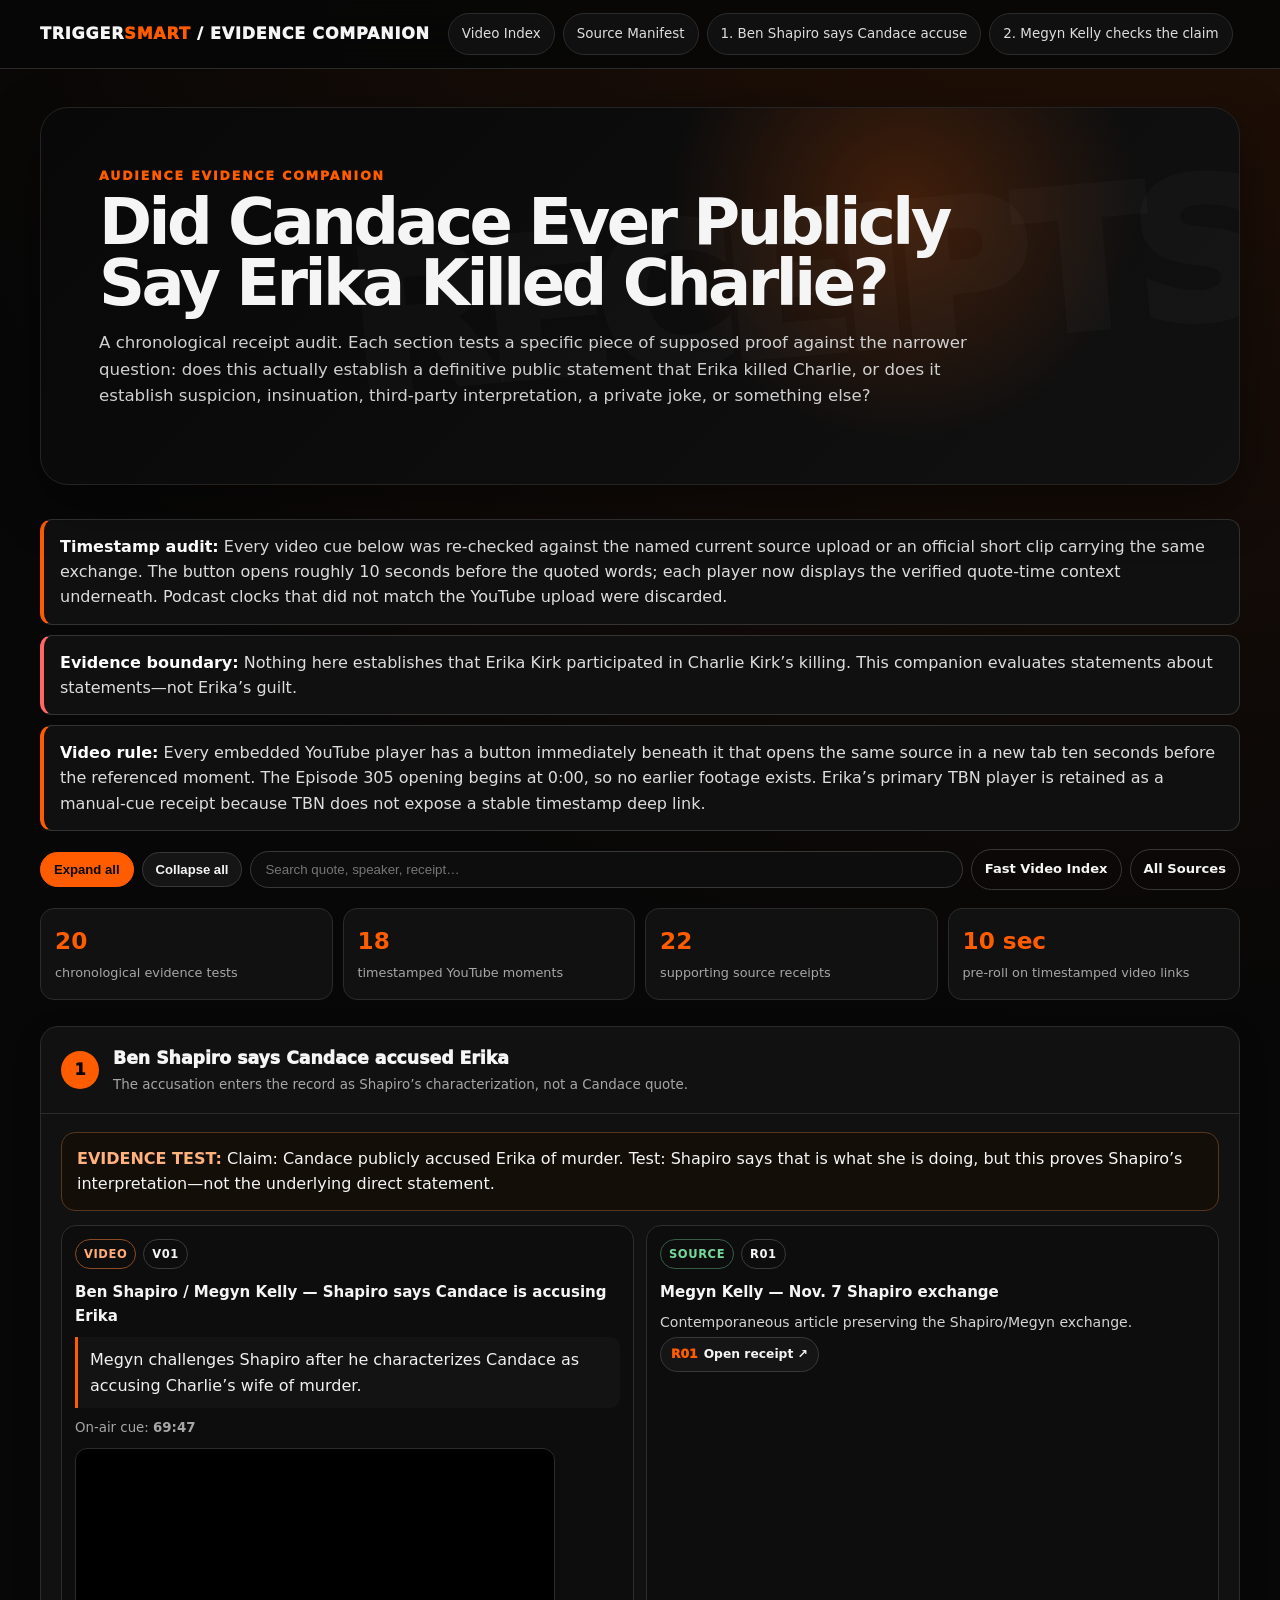
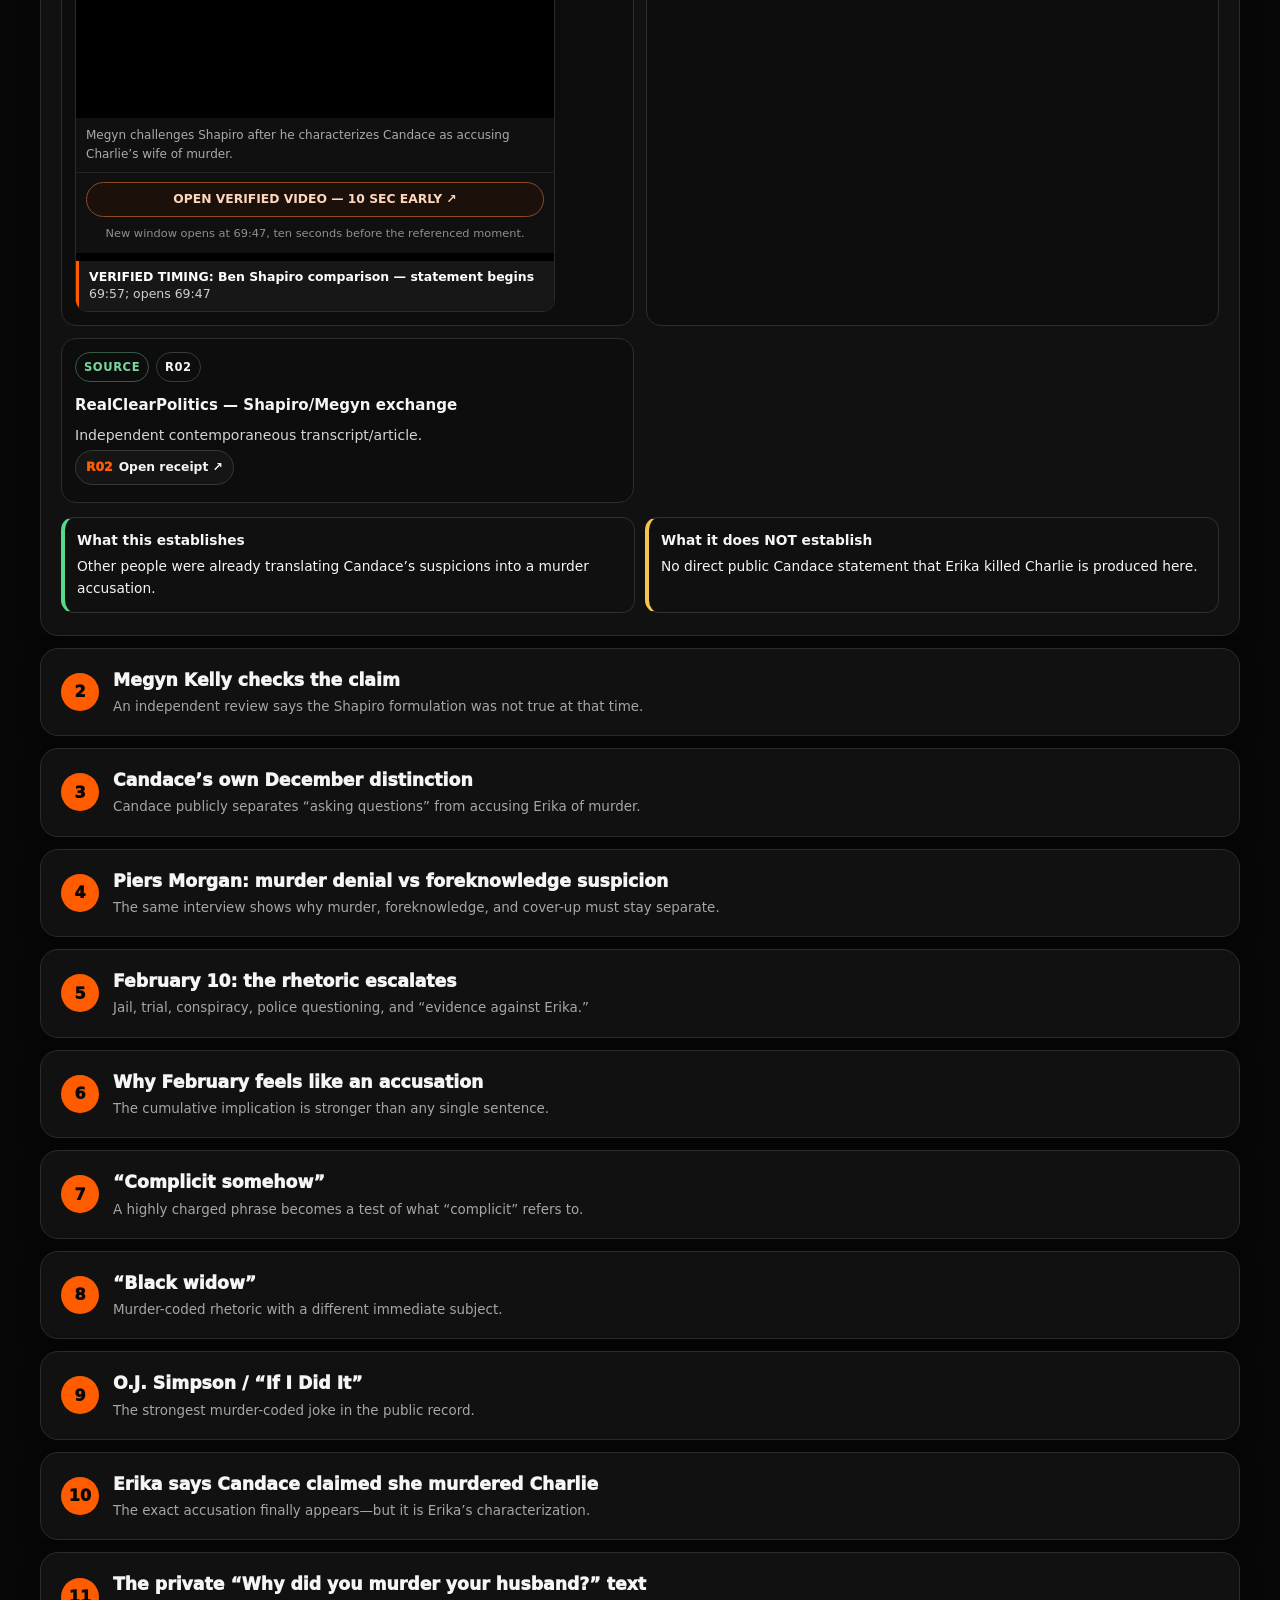
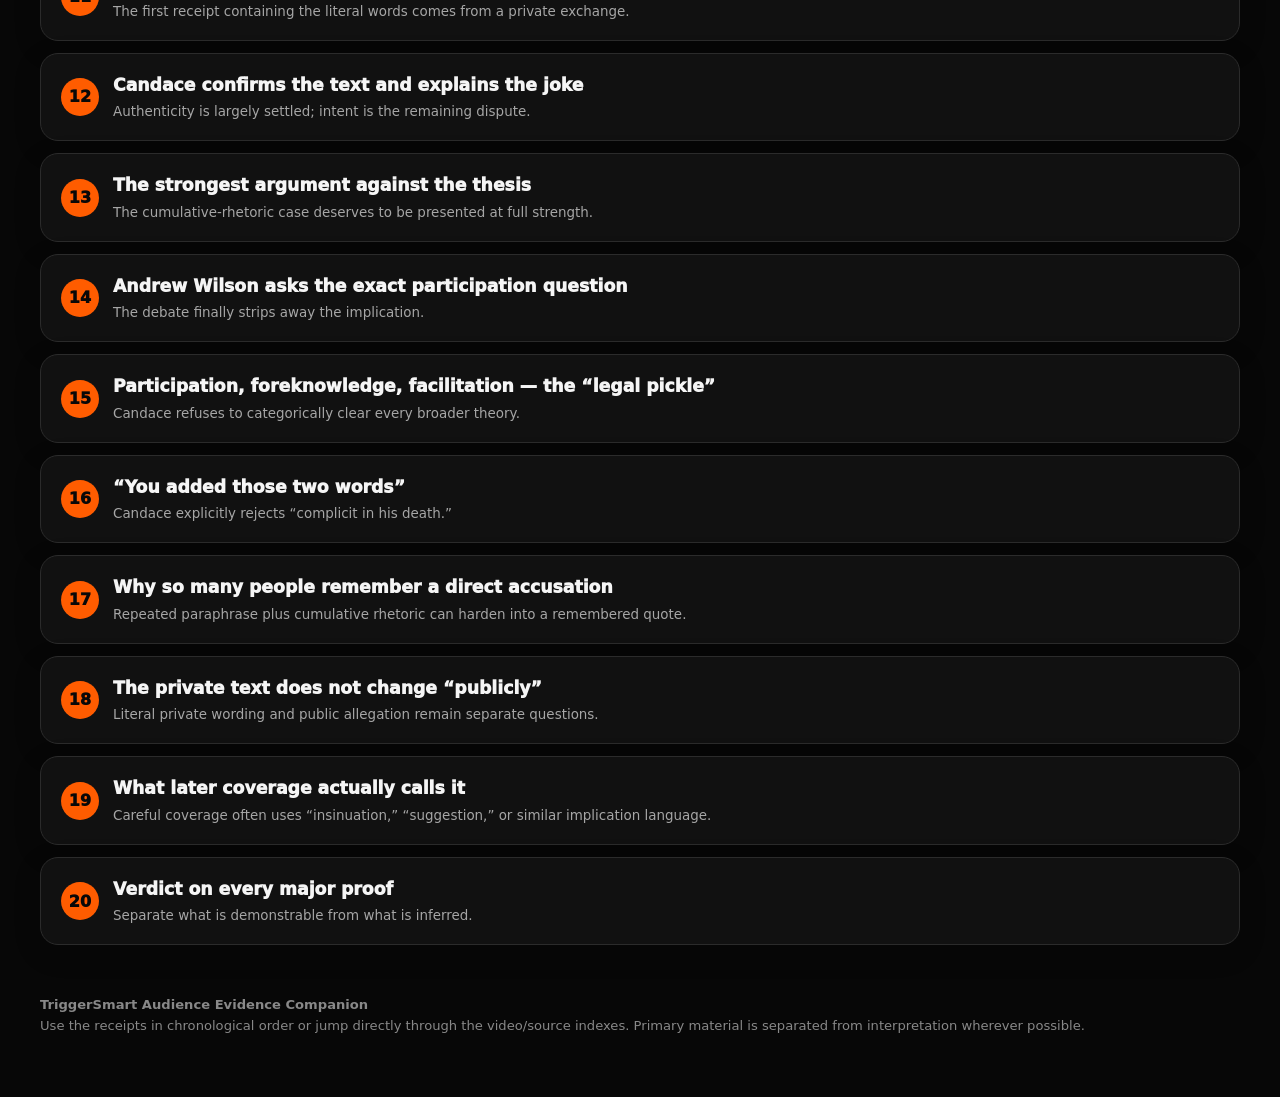
==== commit e8d9c047: "Add files via upload" ====
--- a/index.html
+++ b/index.html
@@ -1,14 +1,17 @@
-<!DOCTYPE html><html lang="en"><head><meta charset="utf-8"><meta name="viewport" content="width=device-width,initial-scale=1"><meta name="theme-color" content="#070707"><title>TriggerSmart | Candace Owens / Erika Kirk Evidence Companion</title><meta name="description" content="TriggerSmart evidence companion examining whether Candace Owens ever publicly stated that Erika Kirk killed Charlie Kirk."><style>
+<!DOCTYPE html>
+<html lang="en"><head><meta charset="utf-8"/><meta content="width=device-width,initial-scale=1" name="viewport"/><meta content="#070707" name="theme-color"/><title>TriggerSmart | Candace Owens / Erika Kirk Evidence Companion</title><meta content="TriggerSmart evidence companion examining whether Candace Owens ever publicly stated that Erika Kirk killed Charlie Kirk." name="description"/><style>
 :root{--bg:#070707;--panel:#111;--panel2:#171717;--line:#2b2b2b;--muted:#a6a6a6;--text:#f5f5f5;--accent:#ff5c00;--accent2:#ff7a2f;--green:#55d98b;--amber:#f5c451;--red:#ff6767;--shadow:0 18px 55px rgba(0,0,0,.42);--radius:18px;--max:1240px}
 *{box-sizing:border-box}html{scroll-behavior:smooth}body{margin:0;background:radial-gradient(circle at 88% -5%,rgba(255,92,0,.12),transparent 27%),var(--bg);color:var(--text);font:16px/1.58 Inter,ui-sans-serif,system-ui,-apple-system,BlinkMacSystemFont,"Segoe UI",sans-serif}a{color:inherit}.wrap{max-width:var(--max);margin:auto;padding:0 20px}.topbar{position:sticky;top:0;z-index:60;background:rgba(7,7,7,.91);backdrop-filter:blur(18px);border-bottom:1px solid var(--line)}.topbar-inner{min-height:68px;display:flex;gap:18px;align-items:center;justify-content:space-between}.brandmark{font-weight:950;letter-spacing:.05em;white-space:nowrap}.brandmark span{color:var(--accent)}.nav{display:flex;gap:8px;overflow:auto;scrollbar-width:none}.nav::-webkit-scrollbar{display:none}.nav a{white-space:nowrap;text-decoration:none;border:1px solid var(--line);background:#101010;padding:9px 13px;border-radius:999px;color:#ddd;font-size:.84rem}.nav a:hover{border-color:#555;color:#fff}.hero{padding:38px 0 24px}.hero-frame{min-height:360px;position:relative;display:flex;align-items:flex-end;overflow:hidden;border:1px solid #242424;background:radial-gradient(circle at 72% 26%,rgba(255,92,0,.22),transparent 26%),linear-gradient(135deg,#080808,#111);border-radius:28px;box-shadow:var(--shadow)}.hero-frame:before{content:"RECEIPTS";position:absolute;right:-15px;top:30px;font-weight:1000;font-size:clamp(5rem,15vw,13rem);letter-spacing:-.08em;color:rgba(255,255,255,.025);transform:rotate(-5deg)}.hero-copy{position:relative;z-index:2;padding:clamp(26px,5vw,58px);max-width:990px}.eyebrow{color:var(--accent);font-weight:950;letter-spacing:.15em;text-transform:uppercase;font-size:.78rem}.hero h1{font-size:clamp(2.2rem,5vw,4.8rem);line-height:.95;margin:.4rem 0 1rem;letter-spacing:-.055em}.hero p{color:#d0d0d0;max-width:900px;font-size:1.04rem}.notice{border:1px solid #333;background:#101010;border-left:4px solid var(--accent);padding:14px 16px;border-radius:12px;margin:10px 0;color:#ddd}.notice strong{color:#fff}.notice.legal{border-left-color:var(--red)}.controls{display:flex;gap:8px;flex-wrap:wrap;align-items:center;margin:18px 0}.btn{display:inline-flex;align-items:center;justify-content:center;gap:6px;border:1px solid #383838;background:#151515;color:#f5f5f5;text-decoration:none;border-radius:999px;padding:9px 13px;font-weight:800;font-size:.82rem;cursor:pointer}.btn:hover{border-color:#666;background:#1d1d1d}.btn.primary{background:var(--accent);border-color:var(--accent);color:#090909}.btn.ghost{background:transparent}.btn.small{padding:7px 10px;font-size:.77rem}.btn.video{border-color:#8a4b24;background:#1b100a}.search{min-width:min(320px,100%);flex:1;border:1px solid #383838;border-radius:999px;background:#0d0d0d;color:#fff;padding:10px 14px;outline:none}.summary-grid{display:grid;grid-template-columns:repeat(4,1fr);gap:10px;margin:16px 0 26px}.stat{border:1px solid var(--line);background:var(--panel);border-radius:14px;padding:14px}.stat b{display:block;color:var(--accent);font-size:1.45rem}.stat span{color:var(--muted);font-size:.8rem}.section{border:1px solid var(--line);background:var(--panel);border-radius:18px;margin:12px 0;overflow:hidden;box-shadow:0 8px 28px rgba(0,0,0,.16)}.section>summary{cursor:pointer;list-style:none;display:flex;gap:14px;align-items:center;padding:18px 20px}.section>summary::-webkit-details-marker{display:none}.section[open]>summary{border-bottom:1px solid var(--line)}.num{width:38px;height:38px;display:grid;place-items:center;border-radius:50%;background:var(--accent);color:#080808;font-weight:1000;flex:none}.sumtitle{font-weight:950;font-size:1.08rem}.sumsub{color:var(--muted);font-size:.84rem;margin-top:2px}.content{padding:18px 20px 22px}.thesis{border:1px solid #56371e;background:#140e09;border-radius:14px;padding:13px 15px;margin-bottom:14px}.thesis b{color:#ffb17e}.statusline{display:flex;gap:7px;flex-wrap:wrap;margin-bottom:12px}.tag{border:1px solid #3a3a3a;border-radius:999px;padding:5px 8px;font-size:.72rem;font-weight:900;text-transform:uppercase;letter-spacing:.05em}.tag.primary{border-color:#8a4b24;color:#ffad78}.tag.context{border-color:#365c47;color:#77d89c}.tag.warn{border-color:#705e2e;color:#f5c451}.evidence-grid{display:grid;grid-template-columns:repeat(2,minmax(0,1fr));gap:12px}.ev{border:1px solid #2d2d2d;background:#0d0d0d;border-radius:15px;padding:13px;min-width:0}.ev h3{margin:0 0 6px;font-size:.94rem}.ev p{margin:4px 0;color:#d4d4d4;font-size:.88rem}.ev small{display:block;color:var(--muted);margin-top:6px}.receipt-no{color:var(--accent);font-weight:1000}.media{max-width:480px;margin-top:10px;border:1px solid #2b2b2b;border-radius:12px;overflow:hidden;background:#000}.media iframe{display:block;width:100%;aspect-ratio:16/9;border:0}.caption{padding:8px 10px;color:#aaa;font-size:.75rem;background:#101010}.media-actions{display:flex;gap:8px;align-items:center;flex-wrap:wrap;padding:9px 10px 10px;background:#101010;border-top:1px solid #242424}.media-actions .btn{width:100%;background:#1b100a;border-color:#8a4b24;color:#ffd6bc}.media-actions .btn:hover{background:#2a150a;border-color:var(--accent);color:#fff}.media-actions .time-note{width:100%;font-size:.71rem;color:#8f8f8f;text-align:center}.quote{border-left:3px solid var(--accent);padding:10px 12px;background:#131313;border-radius:0 10px 10px 0;margin:9px 0;color:#f1f1f1}.analysis-grid{display:grid;grid-template-columns:1fr 1fr;gap:10px;margin-top:14px}.analysisbox{border:1px solid #303030;border-radius:13px;padding:12px;background:#101010;font-size:.86rem}.analysisbox.prove{border-left:4px solid var(--green)}.analysisbox.not{border-left:4px solid var(--amber)}.analysisbox b{display:block;margin-bottom:4px}.footer{padding:38px 0 60px;color:#888;font-size:.82rem}.hide{display:none!important}.source-list{display:grid;gap:9px}.source-row{display:grid;grid-template-columns:minmax(150px,.7fr) minmax(250px,2fr) auto;gap:12px;align-items:center;border:1px solid #2d2d2d;border-radius:12px;padding:10px 12px;background:#0d0d0d}.source-row small{color:var(--muted)}
 @media(max-width:900px){.summary-grid{grid-template-columns:1fr 1fr}.evidence-grid,.analysis-grid{grid-template-columns:1fr}.source-row{grid-template-columns:1fr}.topbar-inner{align-items:flex-start;padding:10px 0;flex-direction:column}.nav{width:100%;padding-bottom:2px}.media{max-width:100%}.hero-frame{min-height:320px}}@media(max-width:560px){.summary-grid{grid-template-columns:1fr}.wrap{padding:0 13px}.section>summary{padding:15px}.content{padding:15px}.hero{padding-top:18px}}
+
+.verified-time-note{margin-top:8px;padding:8px 10px;border-left:3px solid #ff5c00;background:#171717;color:#cfcfcf;font-size:.78rem;line-height:1.35}.verified-time-note::first-line{color:#fff;font-weight:800}
 </style></head><body>
 <header class="topbar"><div class="wrap topbar-inner"><div class="brandmark">TRIGGER<span>SMART</span> / EVIDENCE COMPANION</div><nav class="nav"><a href="docs/video-index.html">Video Index</a><a href="docs/source-manifest.html">Source Manifest</a><a href="#s1">1. Ben Shapiro says Candace accuse</a><a href="#s2">2. Megyn Kelly checks the claim</a><a href="#s3">3. Candace’s own December distinct</a><a href="#s4">4. Piers Morgan: murder denial vs </a><a href="#s5">5. February 10: the rhetoric escal</a><a href="#s6">6. Why February feels like an accu</a><a href="#s7">7. “Complicit somehow”</a><a href="#s8">8. “Black widow”</a><a href="#s9">9. O.J. Simpson / “If I Did It”</a><a href="#s10">10. Erika says Candace claimed she </a><a href="#s11">11. The private “Why did you murder</a><a href="#s12">12. Candace confirms the text and e</a><a href="#s13">13. The strongest argument against </a><a href="#s14">14. Andrew Wilson asks the exact pa</a><a href="#s15">15. Participation, foreknowledge, f</a><a href="#s16">16. “You added those two words”</a><a href="#s17">17. Why so many people remember a d</a><a href="#s18">18. The private text does not chang</a><a href="#s19">19. What later coverage actually ca</a><a href="#s20">20. Verdict on every major proof</a></nav></div></header>
-<main class="wrap"><section class="hero"><div class="hero-frame"><div class="hero-copy"><div class="eyebrow">Audience Evidence Companion</div><h1>Did Candace Ever Publicly Say Erika Killed Charlie?</h1><p>A chronological receipt audit. Each section tests a specific piece of supposed proof against the narrower question: does this actually establish a definitive public statement that Erika killed Charlie, or does it establish suspicion, insinuation, third-party interpretation, a private joke, or something else?</p></div></div></section>
+<main class="wrap"><section class="hero"><div class="hero-frame"><div class="hero-copy"><div class="eyebrow">Audience Evidence Companion</div><h1>Did Candace Ever Publicly Say Erika Killed Charlie?</h1><p>A chronological receipt audit. Each section tests a specific piece of supposed proof against the narrower question: does this actually establish a definitive public statement that Erika killed Charlie, or does it establish suspicion, insinuation, third-party interpretation, a private joke, or something else?</p></div></div></section><div class="notice"><strong>Timestamp audit:</strong> Every video cue below was re-checked against the named current source upload or an official short clip carrying the same exchange. The button opens roughly 10 seconds before the quoted words; each player now displays the verified quote-time context underneath. Podcast clocks that did not match the YouTube upload were discarded.</div>
 <div class="notice legal"><strong>Evidence boundary:</strong> Nothing here establishes that Erika Kirk participated in Charlie Kirk’s killing. This companion evaluates statements about statements—not Erika’s guilt.</div>
 <div class="notice"><strong>Video rule:</strong> Every embedded YouTube player has a button immediately beneath it that opens the same source in a new tab ten seconds before the referenced moment. The Episode 305 opening begins at 0:00, so no earlier footage exists. Erika’s primary TBN player is retained as a manual-cue receipt because TBN does not expose a stable timestamp deep link.</div>
-<div class="controls"><button class="btn primary" onclick="toggleAll(true)">Expand all</button><button class="btn" onclick="toggleAll(false)">Collapse all</button><input class="search" id="search" placeholder="Search quote, speaker, receipt…" type="search"><a class="btn ghost" href="docs/video-index.html">Fast Video Index</a><a class="btn ghost" href="docs/source-manifest.html">All Sources</a></div>
+<div class="controls"><button class="btn primary" onclick="toggleAll(true)">Expand all</button><button class="btn" onclick="toggleAll(false)">Collapse all</button><input class="search" id="search" placeholder="Search quote, speaker, receipt…" type="search"/><a class="btn ghost" href="docs/video-index.html">Fast Video Index</a><a class="btn ghost" href="docs/source-manifest.html">All Sources</a></div>
 <div class="summary-grid"><div class="stat"><b>20</b><span>chronological evidence tests</span></div><div class="stat"><b>18</b><span>timestamped YouTube moments</span></div><div class="stat"><b>22</b><span>supporting source receipts</span></div><div class="stat"><b>10 sec</b><span>pre-roll on timestamped video links</span></div></div>
-<details class="section searchable" id="s1" open><summary><span class="num">1</span><div><div class="sumtitle">Ben Shapiro says Candace accused Erika</div><div class="sumsub">The accusation enters the record as Shapiro’s characterization, not a Candace quote.</div></div></summary><div class="content"><div class="thesis"><b>EVIDENCE TEST:</b> Claim: Candace publicly accused Erika of murder. Test: Shapiro says that is what she is doing, but this proves Shapiro’s interpretation—not the underlying direct statement.</div><div class="evidence-grid"><article class="ev searchable"><div class="statusline"><span class="tag primary">VIDEO</span><span class="tag">V01</span></div><h3>Ben Shapiro / Megyn Kelly — Shapiro says Candace is accusing Erika</h3><div class="quote">Megyn challenges Shapiro after he characterizes Candace as accusing Charlie’s wife of murder.</div><small>On-air cue: <b>69:47</b></small><div class="media"><iframe allow="accelerometer; autoplay; clipboard-write; encrypted-media; gyroscope; picture-in-picture; web-share" allowfullscreen loading="lazy" src="https://www.youtube.com/embed/tprng5mObQg?start=4187&rel=0" title="Ben Shapiro / Megyn Kelly — Shapiro says Candace is accusing Erika"></iframe><div class="caption">Megyn challenges Shapiro after he characterizes Candace as accusing Charlie’s wife of murder.</div><div class="media-actions"><a class="btn small video" href="https://www.youtube.com/watch?v=tprng5mObQg&t=4187s" target="_blank" rel="noopener noreferrer">OPEN VIDEO — 10 SEC EARLY ↗</a><div class="time-note">New window opens at 69:47, ten seconds before the referenced moment.</div></div></div></article><article class="ev searchable"><div class="statusline"><span class="tag context">SOURCE</span><span class="tag">R01</span></div><h3>Megyn Kelly — Nov. 7 Shapiro exchange</h3><p>Contemporaneous article preserving the Shapiro/Megyn exchange.</p><p><a class="btn small" href="https://www.megynkelly.com/2025/11/07/ben-shapiro-responds-to-tucker-carlson-feud-on-megyn-kelly-live-tour/" target="_blank" rel="noopener noreferrer"><span class="receipt-no">R01</span> Open receipt ↗</a></p></article><article class="ev searchable"><div class="statusline"><span class="tag context">SOURCE</span><span class="tag">R02</span></div><h3>RealClearPolitics — Shapiro/Megyn exchange</h3><p>Independent contemporaneous transcript/article.</p><p><a class="btn small" href="https://www.realclearpolitics.com/video/2025/11/07/ben_shapiro_tucker_carlson_is_an_ideological_launderer_of_bad_ideas_this_is_not_coming_from_a_place_of_personal_animus.html" target="_blank" rel="noopener noreferrer"><span class="receipt-no">R02</span> Open receipt ↗</a></p></article></div><div class="analysis-grid"><div class="analysisbox prove"><b>What this establishes</b>Other people were already translating Candace’s suspicions into a murder accusation.</div><div class="analysisbox not"><b>What it does NOT establish</b>No direct public Candace statement that Erika killed Charlie is produced here.</div></div></div></details><details class="section searchable" id="s2" ><summary><span class="num">2</span><div><div class="sumtitle">Megyn Kelly checks the claim</div><div class="sumsub">An independent review says the Shapiro formulation was not true at that time.</div></div></summary><div class="content"><div class="thesis"><b>EVIDENCE TEST:</b> Claim: Shapiro’s formulation accurately described Candace’s public record. Test: Megyn says her staff checked and concluded Candace had not accused Erika of orchestrating Charlie’s murder at that time.</div><div class="evidence-grid"><article class="ev searchable"><div class="statusline"><span class="tag primary">VIDEO</span><span class="tag">V02</span></div><h3>Megyn Kelly — staff review says that was not true “at that time”</h3><div class="quote">Megyn says her staff checked the claim and Candace had not accused Erika of orchestrating the murder at that time.</div><small>On-air cue: <b>4:07</b></small><div class="media"><iframe allow="accelerometer; autoplay; clipboard-write; encrypted-media; gyroscope; picture-in-picture; web-share" allowfullscreen loading="lazy" src="https://www.youtube.com/embed/Xq9hI8lVFgs?start=247&rel=0" title="Megyn Kelly — staff review says that was not true “at that time”"></iframe><div class="caption">Megyn says her staff checked the claim and Candace had not accused Erika of orchestrating the murder at that time.</div><div class="media-actions"><a class="btn small video" href="https://www.youtube.com/watch?v=Xq9hI8lVFgs&t=247s" target="_blank" rel="noopener noreferrer">OPEN VIDEO — 10 SEC EARLY ↗</a><div class="time-note">New window opens at 4:07, ten seconds before the referenced moment.</div></div></div></article><article class="ev searchable"><div class="statusline"><span class="tag context">SOURCE</span><span class="tag">R03</span></div><h3>Megyn Kelly — Dec. 16 fact-check</h3><p>Megyn’s written account of having staff review whether Candace had made the murder accusation.</p><p><a class="btn small" href="https://www.megynkelly.com/2025/12/16/megyn-kelly-reveals-behind-the-scenes-role-in-erika-kirk-candace-owens-meeting/" target="_blank" rel="noopener noreferrer"><span class="receipt-no">R03</span> Open receipt ↗</a></p></article></div><div class="analysis-grid"><div class="analysisbox prove"><b>What this establishes</b>A contemporaneous independent check cuts against the direct-murder formulation as of mid-December.</div><div class="analysisbox not"><b>What it does NOT establish</b>This does not immunize anything Candace said later.</div></div></div></details><details class="section searchable" id="s3" ><summary><span class="num">3</span><div><div class="sumtitle">Candace’s own December distinction</div><div class="sumsub">Candace publicly separates “asking questions” from accusing Erika of murder.</div></div></summary><div class="content"><div class="thesis"><b>EVIDENCE TEST:</b> Claim: Candace was already publicly saying Erika killed Charlie. Test: her own December language explicitly distinguishes questioning Erika from saying Erika murdered Charlie.</div><div class="evidence-grid"><article class="ev searchable"><div class="statusline"><span class="tag primary">VIDEO</span><span class="tag">V03</span></div><h3>Candace Episode 279 — distinction between questions and murder accusation</h3><div class="quote">Candace distinguishes questioning Erika from explicitly accusing Erika of killing Charlie.</div><small>On-air cue: <b>17:41</b></small><div class="media"><iframe allow="accelerometer; autoplay; clipboard-write; encrypted-media; gyroscope; picture-in-picture; web-share" allowfullscreen loading="lazy" src="https://www.youtube.com/embed/6J6lRZPQ4jk?start=1061&rel=0" title="Candace Episode 279 — distinction between questions and murder accusation"></iframe><div class="caption">Candace distinguishes questioning Erika from explicitly accusing Erika of killing Charlie.</div><div class="media-actions"><a class="btn small video" href="https://www.youtube.com/watch?v=6J6lRZPQ4jk&t=1061s" target="_blank" rel="noopener noreferrer">OPEN VIDEO — 10 SEC EARLY ↗</a><div class="time-note">New window opens at 17:41, ten seconds before the referenced moment.</div></div></div></article><article class="ev searchable"><div class="statusline"><span class="tag context">SOURCE</span><span class="tag">R04</span></div><h3>Episode 279 transcript</h3><p>Transcript for Candace’s December distinction.</p><p><a class="btn small" href="https://community.clipto.com/candace-owens/erika-kirk-tells-me-to-stop-tyler-robinson-makes-his-first-appearance-candace-ep-279" target="_blank" rel="noopener noreferrer"><span class="receipt-no">R04</span> Open receipt ↗</a></p></article></div><div class="analysis-grid"><div class="analysisbox prove"><b>What this establishes</b>Candace’s stated December position is that the murder accusation is not what she has said.</div><div class="analysisbox not"><b>What it does NOT establish</b>It does not mean her broader suspicions were mild or nonexistent.</div></div></div></details><details class="section searchable" id="s4" ><summary><span class="num">4</span><div><div class="sumtitle">Piers Morgan: murder denial vs foreknowledge suspicion</div><div class="sumsub">The same interview shows why murder, foreknowledge, and cover-up must stay separate.</div></div></summary><div class="content"><div class="thesis"><b>EVIDENCE TEST:</b> Claim: Candace accused TPUSA/Erika of murder. Test: she says “I didn’t say that they murdered Charlie,” then separately voices possible foreknowledge suspicions about two unnamed TPUSA people.</div><div class="evidence-grid"><article class="ev searchable"><div class="statusline"><span class="tag primary">VIDEO</span><span class="tag">V04</span></div><h3>Piers Morgan — “I didn’t say that they murdered Charlie”</h3><div class="quote">Candace directly rejects the formulation that she said TPUSA people murdered Charlie.</div><small>On-air cue: <b>23:16</b></small><div class="media"><iframe allow="accelerometer; autoplay; clipboard-write; encrypted-media; gyroscope; picture-in-picture; web-share" allowfullscreen loading="lazy" src="https://www.youtube.com/embed/Xj1ql9H1s6g?start=1396&rel=0" title="Piers Morgan — “I didn’t say that they murdered Charlie”"></iframe><div class="caption">Candace directly rejects the formulation that she said TPUSA people murdered Charlie.</div><div class="media-actions"><a class="btn small video" href="https://www.youtube.com/watch?v=Xj1ql9H1s6g&t=1396s" target="_blank" rel="noopener noreferrer">OPEN VIDEO — 10 SEC EARLY ↗</a><div class="time-note">New window opens at 23:16, ten seconds before the referenced moment.</div></div></div></article><article class="ev searchable"><div class="statusline"><span class="tag primary">VIDEO</span><span class="tag">V05</span></div><h3>Piers Morgan — possible foreknowledge by two unnamed TPUSA people</h3><div class="quote">Candace says there are two unnamed TPUSA people she would not be surprised had foreknowledge.</div><small>On-air cue: <b>26:05</b></small><div class="media"><iframe allow="accelerometer; autoplay; clipboard-write; encrypted-media; gyroscope; picture-in-picture; web-share" allowfullscreen loading="lazy" src="https://www.youtube.com/embed/Xj1ql9H1s6g?start=1565&rel=0" title="Piers Morgan — possible foreknowledge by two unnamed TPUSA people"></iframe><div class="caption">Candace says there are two unnamed TPUSA people she would not be surprised had foreknowledge.</div><div class="media-actions"><a class="btn small video" href="https://www.youtube.com/watch?v=Xj1ql9H1s6g&t=1565s" target="_blank" rel="noopener noreferrer">OPEN VIDEO — 10 SEC EARLY ↗</a><div class="time-note">New window opens at 26:05, ten seconds before the referenced moment.</div></div></div></article><article class="ev searchable"><div class="statusline"><span class="tag context">SOURCE</span><span class="tag">R05</span></div><h3>Piers Morgan interview transcript</h3><p>Supports both the murder denial and later foreknowledge statement.</p><p><a class="btn small" href="https://podscripts.co/podcasts/piers-morgan-uncensored/i-will-not-stop-candace-owens-meets-erika-kirk-piers-morgan-interview" target="_blank" rel="noopener noreferrer"><span class="receipt-no">R05</span> Open receipt ↗</a></p></article></div><div class="analysis-grid"><div class="analysisbox prove"><b>What this establishes</b>The record supports serious suspicion and possible foreknowledge speculation.</div><div class="analysisbox not"><b>What it does NOT establish</b>Foreknowledge by unnamed people is not a direct public accusation that Erika murdered Charlie.</div></div></div></details><details class="section searchable" id="s5" ><summary><span class="num">5</span><div><div class="sumtitle">February 10: the rhetoric escalates</div><div class="sumsub">Jail, trial, conspiracy, police questioning, and “evidence against Erika.”</div></div></summary><div class="content"><div class="thesis"><b>EVIDENCE TEST:</b> Claim: this episode proves Candace said Erika murdered Charlie. Test each line separately: the language is aggressively suspect-like, but none of the verified statements completes the proposition “Erika killed Charlie.”</div><div class="evidence-grid"><article class="ev searchable"><div class="statusline"><span class="tag primary">VIDEO</span><span class="tag">V06</span></div><h3>Episode 305 — opening “straight to jail” / questioning language</h3><div class="quote">The referenced line begins at the opening frame, so no ten-second lead-in exists.</div><small>On-air cue: <b>0:00</b></small><div class="media"><iframe allow="accelerometer; autoplay; clipboard-write; encrypted-media; gyroscope; picture-in-picture; web-share" allowfullscreen loading="lazy" src="https://www.youtube.com/embed/ti5Fxrvegno?start=0&rel=0" title="Episode 305 — opening “straight to jail” / questioning language"></iframe><div class="caption">The referenced line begins at the opening frame, so no ten-second lead-in exists.</div><div class="media-actions"><a class="btn small video" href="https://www.youtube.com/watch?v=ti5Fxrvegno&t=0s" target="_blank" rel="noopener noreferrer">OPEN VIDEO — START AT 0:00 ↗</a><div class="time-note">Referenced statement begins at 0:00; a ten-second lead-in is impossible.</div></div></div></article><article class="ev searchable"><div class="statusline"><span class="tag primary">VIDEO</span><span class="tag">V07</span></div><h3>Episode 305 — prison-awaiting-trial analogy / “full-blown conspiracy”</h3><div class="quote">Starts ten seconds before the prison/trial sequence.</div><small>On-air cue: <b>0:19</b></small><div class="media"><iframe allow="accelerometer; autoplay; clipboard-write; encrypted-media; gyroscope; picture-in-picture; web-share" allowfullscreen loading="lazy" src="https://www.youtube.com/embed/ti5Fxrvegno?start=19&rel=0" title="Episode 305 — prison-awaiting-trial analogy / “full-blown conspiracy”"></iframe><div class="caption">Starts ten seconds before the prison/trial sequence.</div><div class="media-actions"><a class="btn small video" href="https://www.youtube.com/watch?v=ti5Fxrvegno&t=19s" target="_blank" rel="noopener noreferrer">OPEN VIDEO — 10 SEC EARLY ↗</a><div class="time-note">New window opens at 0:19, ten seconds before the referenced moment.</div></div></div></article><article class="ev searchable"><div class="statusline"><span class="tag primary">VIDEO</span><span class="tag">V08</span></div><h3>Episode 305 — “dragged into a police precinct for questioning”</h3><div class="quote">Starts ten seconds before the police-precinct statement.</div><small>On-air cue: <b>0:58</b></small><div class="media"><iframe allow="accelerometer; autoplay; clipboard-write; encrypted-media; gyroscope; picture-in-picture; web-share" allowfullscreen loading="lazy" src="https://www.youtube.com/embed/ti5Fxrvegno?start=58&rel=0" title="Episode 305 — “dragged into a police precinct for questioning”"></iframe><div class="caption">Starts ten seconds before the police-precinct statement.</div><div class="media-actions"><a class="btn small video" href="https://www.youtube.com/watch?v=ti5Fxrvegno&t=58s" target="_blank" rel="noopener noreferrer">OPEN VIDEO — 10 SEC EARLY ↗</a><div class="time-note">New window opens at 0:58, ten seconds before the referenced moment.</div></div></div></article><article class="ev searchable"><div class="statusline"><span class="tag primary">VIDEO</span><span class="tag">V09</span></div><h3>Episode 305 — “evidence… piling up… against Erika”</h3><div class="quote">Starts ten seconds before the “evidence against Erika” statement.</div><small>On-air cue: <b>1:19</b></small><div class="media"><iframe allow="accelerometer; autoplay; clipboard-write; encrypted-media; gyroscope; picture-in-picture; web-share" allowfullscreen loading="lazy" src="https://www.youtube.com/embed/ti5Fxrvegno?start=79&rel=0" title="Episode 305 — “evidence… piling up… against Erika”"></iframe><div class="caption">Starts ten seconds before the “evidence against Erika” statement.</div><div class="media-actions"><a class="btn small video" href="https://www.youtube.com/watch?v=ti5Fxrvegno&t=79s" target="_blank" rel="noopener noreferrer">OPEN VIDEO — 10 SEC EARLY ↗</a><div class="time-note">New window opens at 1:19, ten seconds before the referenced moment.</div></div></div></article><article class="ev searchable"><div class="statusline"><span class="tag context">SOURCE</span><span class="tag">R06</span></div><h3>Episode 305 transcript</h3><p>Text and surrounding context for the February escalation.</p><p><a class="btn small" href="https://www.tapesearch.com/episode/here-s-why-it-s-time-for-the-police-to-question-erika-kirk-candace-ep-305/o9DkJrPUwfbd8aDLNiB6Ls" target="_blank" rel="noopener noreferrer"><span class="receipt-no">R06</span> Open receipt ↗</a></p></article><article class="ev searchable"><div class="statusline"><span class="tag context">SOURCE</span><span class="tag">R07</span></div><h3>CNN — later description of Candace’s insinuations</h3><p>CNN describes the rhetoric as insinuations and replays the police-questioning material.</p><p><a class="btn small" href="https://transcripts.cnn.com/show/cnc/date/2026-06-23/segment/12" target="_blank" rel="noopener noreferrer"><span class="receipt-no">R07</span> Open receipt ↗</a></p></article></div><div class="analysis-grid"><div class="analysisbox prove"><b>What this establishes</b>Candace clearly places Erika under serious suspicion and calls for law-enforcement scrutiny.</div><div class="analysisbox not"><b>What it does NOT establish</b>These clips still do not contain a direct public statement that Erika committed the murder.</div></div></div></details><details class="section searchable" id="s6" ><summary><span class="num">6</span><div><div class="sumtitle">Why February feels like an accusation</div><div class="sumsub">The cumulative implication is stronger than any single sentence.</div></div></summary><div class="content"><div class="thesis"><b>EVIDENCE TEST:</b> Claim: no reasonable listener could distinguish this from a murder accusation. Test: implication may be powerful, but implication and an explicit factual allegation remain different evidentiary categories.</div><div class="evidence-grid"><article class="ev searchable"><div class="statusline"><span class="tag primary">VIDEO</span><span class="tag">V07</span></div><h3>Episode 305 — prison-awaiting-trial analogy / “full-blown conspiracy”</h3><div class="quote">Starts ten seconds before the prison/trial sequence.</div><small>On-air cue: <b>0:19</b></small><div class="media"><iframe allow="accelerometer; autoplay; clipboard-write; encrypted-media; gyroscope; picture-in-picture; web-share" allowfullscreen loading="lazy" src="https://www.youtube.com/embed/ti5Fxrvegno?start=19&rel=0" title="Episode 305 — prison-awaiting-trial analogy / “full-blown conspiracy”"></iframe><div class="caption">Starts ten seconds before the prison/trial sequence.</div><div class="media-actions"><a class="btn small video" href="https://www.youtube.com/watch?v=ti5Fxrvegno&t=19s" target="_blank" rel="noopener noreferrer">OPEN VIDEO — 10 SEC EARLY ↗</a><div class="time-note">New window opens at 0:19, ten seconds before the referenced moment.</div></div></div></article><article class="ev searchable"><div class="statusline"><span class="tag primary">VIDEO</span><span class="tag">V08</span></div><h3>Episode 305 — “dragged into a police precinct for questioning”</h3><div class="quote">Starts ten seconds before the police-precinct statement.</div><small>On-air cue: <b>0:58</b></small><div class="media"><iframe allow="accelerometer; autoplay; clipboard-write; encrypted-media; gyroscope; picture-in-picture; web-share" allowfullscreen loading="lazy" src="https://www.youtube.com/embed/ti5Fxrvegno?start=58&rel=0" title="Episode 305 — “dragged into a police precinct for questioning”"></iframe><div class="caption">Starts ten seconds before the police-precinct statement.</div><div class="media-actions"><a class="btn small video" href="https://www.youtube.com/watch?v=ti5Fxrvegno&t=58s" target="_blank" rel="noopener noreferrer">OPEN VIDEO — 10 SEC EARLY ↗</a><div class="time-note">New window opens at 0:58, ten seconds before the referenced moment.</div></div></div></article><article class="ev searchable"><div class="statusline"><span class="tag primary">VIDEO</span><span class="tag">V09</span></div><h3>Episode 305 — “evidence… piling up… against Erika”</h3><div class="quote">Starts ten seconds before the “evidence against Erika” statement.</div><small>On-air cue: <b>1:19</b></small><div class="media"><iframe allow="accelerometer; autoplay; clipboard-write; encrypted-media; gyroscope; picture-in-picture; web-share" allowfullscreen loading="lazy" src="https://www.youtube.com/embed/ti5Fxrvegno?start=79&rel=0" title="Episode 305 — “evidence… piling up… against Erika”"></iframe><div class="caption">Starts ten seconds before the “evidence against Erika” statement.</div><div class="media-actions"><a class="btn small video" href="https://www.youtube.com/watch?v=ti5Fxrvegno&t=79s" target="_blank" rel="noopener noreferrer">OPEN VIDEO — 10 SEC EARLY ↗</a><div class="time-note">New window opens at 1:19, ten seconds before the referenced moment.</div></div></div></article><article class="ev searchable"><div class="statusline"><span class="tag context">SOURCE</span><span class="tag">R06</span></div><h3>Episode 305 transcript</h3><p>Text and surrounding context for the February escalation.</p><p><a class="btn small" href="https://www.tapesearch.com/episode/here-s-why-it-s-time-for-the-police-to-question-erika-kirk-candace-ep-305/o9DkJrPUwfbd8aDLNiB6Ls" target="_blank" rel="noopener noreferrer"><span class="receipt-no">R06</span> Open receipt ↗</a></p></article><article class="ev searchable"><div class="statusline"><span class="tag context">SOURCE</span><span class="tag">R07</span></div><h3>CNN — later description of Candace’s insinuations</h3><p>CNN describes the rhetoric as insinuations and replays the police-questioning material.</p><p><a class="btn small" href="https://transcripts.cnn.com/show/cnc/date/2026-06-23/segment/12" target="_blank" rel="noopener noreferrer"><span class="receipt-no">R07</span> Open receipt ↗</a></p></article></div><div class="analysis-grid"><div class="analysisbox prove"><b>What this establishes</b>A reasonable listener can hear the episode as inviting suspicion around Erika in the assassination story.</div><div class="analysisbox not"><b>What it does NOT establish</b>Reasonable inference is not definitive proof that Candace publicly uttered the murder accusation.</div></div></div></details><details class="section searchable" id="s7" ><summary><span class="num">7</span><div><div class="sumtitle">“Complicit somehow”</div><div class="sumsub">A highly charged phrase becomes a test of what “complicit” refers to.</div></div></summary><div class="content"><div class="thesis"><b>EVIDENCE TEST:</b> Claim: “complicit somehow” means complicit in Charlie’s murder. Test: the immediate discussion continues into coaching/misleading the public, and Candace later expressly rejects adding “in his death.”</div><div class="evidence-grid"><article class="ev searchable"><div class="statusline"><span class="tag primary">VIDEO</span><span class="tag">V10</span></div><h3>Episode 318 — “not complicit somehow” plus following context</h3><div class="quote">Starts ten seconds before the “complicit somehow” line; keep playing into the explanation about misleading the public.</div><small>On-air cue: <b>18:36</b></small><div class="media"><iframe allow="accelerometer; autoplay; clipboard-write; encrypted-media; gyroscope; picture-in-picture; web-share" allowfullscreen loading="lazy" src="https://www.youtube.com/embed/7ERqbYElOfs?start=1116&rel=0" title="Episode 318 — “not complicit somehow” plus following context"></iframe><div class="caption">Starts ten seconds before the “complicit somehow” line; keep playing into the explanation about misleading the public.</div><div class="media-actions"><a class="btn small video" href="https://www.youtube.com/watch?v=7ERqbYElOfs&t=1116s" target="_blank" rel="noopener noreferrer">OPEN VIDEO — 10 SEC EARLY ↗</a><div class="time-note">New window opens at 18:36, ten seconds before the referenced moment.</div></div></div></article><article class="ev searchable"><div class="statusline"><span class="tag primary">VIDEO</span><span class="tag">V17</span></div><h3>Andrew Wilson debate — “I didn’t say complicit in death”</h3><div class="quote">Starts ten seconds before Wilson adds “in his death” and Candace objects.</div><small>On-air cue: <b>2:36:17</b></small><div class="media"><iframe allow="accelerometer; autoplay; clipboard-write; encrypted-media; gyroscope; picture-in-picture; web-share" allowfullscreen loading="lazy" src="https://www.youtube.com/embed/_DnMymkR184?start=9377&rel=0" title="Andrew Wilson debate — “I didn’t say complicit in death”"></iframe><div class="caption">Starts ten seconds before Wilson adds “in his death” and Candace objects.</div><div class="media-actions"><a class="btn small video" href="https://www.youtube.com/watch?v=_DnMymkR184&t=9377s" target="_blank" rel="noopener noreferrer">OPEN VIDEO — 10 SEC EARLY ↗</a><div class="time-note">New window opens at 2:36:17, ten seconds before the referenced moment.</div></div></div></article><article class="ev searchable"><div class="statusline"><span class="tag primary">VIDEO</span><span class="tag">V18</span></div><h3>Andrew Wilson debate — Candace defines what she meant by “complicit”</h3><div class="quote">Starts ten seconds before Candace says she means complicity in misleading the public about an open-and-shut case.</div><small>On-air cue: <b>2:39:35</b></small><div class="media"><iframe allow="accelerometer; autoplay; clipboard-write; encrypted-media; gyroscope; picture-in-picture; web-share" allowfullscreen loading="lazy" src="https://www.youtube.com/embed/_DnMymkR184?start=9575&rel=0" title="Andrew Wilson debate — Candace defines what she meant by “complicit”"></iframe><div class="caption">Starts ten seconds before Candace says she means complicity in misleading the public about an open-and-shut case.</div><div class="media-actions"><a class="btn small video" href="https://www.youtube.com/watch?v=_DnMymkR184&t=9575s" target="_blank" rel="noopener noreferrer">OPEN VIDEO — 10 SEC EARLY ↗</a><div class="time-note">New window opens at 2:39:35, ten seconds before the referenced moment.</div></div></div></article><article class="ev searchable"><div class="statusline"><span class="tag context">SOURCE</span><span class="tag">R08</span></div><h3>Episode 318 transcript/context</h3><p>Context around “complicit somehow.”</p><p><a class="btn small" href="https://podscripts.co/podcasts/candace/the-33-club-freemason-murder-plot-exposed-candace-ep-318" target="_blank" rel="noopener noreferrer"><span class="receipt-no">R08</span> Open receipt ↗</a></p></article><article class="ev searchable"><div class="statusline"><span class="tag context">SOURCE</span><span class="tag">R19</span></div><h3>Andrew Wilson debate statement-level transcript</h3><p>Statement-level transcript tied to the same YouTube debate cut used here.</p><p><a class="btn small" href="https://steelmanned.com/debates/candace-owens-vs-andrew-wilson-tyler-robinson-guilty-or-pats/transcript" target="_blank" rel="noopener noreferrer"><span class="receipt-no">R19</span> Open receipt ↗</a></p></article><article class="ev searchable"><div class="statusline"><span class="tag context">SOURCE</span><span class="tag">R20</span></div><h3>Andrew Wilson debate alternate transcript</h3><p>Independent transcript preserving the “you added those two words” exchange.</p><p><a class="btn small" href="https://owenswilsondebate.com/transcript" target="_blank" rel="noopener noreferrer"><span class="receipt-no">R20</span> Open receipt ↗</a></p></article></div><div class="analysis-grid"><div class="analysisbox prove"><b>What this establishes</b>The phrase is ominous and reasonably invites a darker inference.</div><div class="analysisbox not"><b>What it does NOT establish</b>The verified record does not let us simply replace “complicit somehow” with “complicit in his death” without noting Candace’s later clarification.</div></div></div></details><details class="section searchable" id="s8" ><summary><span class="num">8</span><div><div class="sumtitle">“Black widow”</div><div class="sumsub">Murder-coded rhetoric with a different immediate subject.</div></div></summary><div class="content"><div class="thesis"><b>EVIDENCE TEST:</b> Claim: calling Erika a “black widow” is a direct murder accusation. Test: the phrase has obvious cultural murder associations, but the immediate discussion concerns Candace portraying Erika as calculated/manipulative.</div><div class="evidence-grid"><article class="ev searchable"><div class="statusline"><span class="tag primary">VIDEO</span><span class="tag">V11</span></div><h3>Episode 326 — “black widow”</h3><div class="quote">Starts ten seconds before the “black widow” remark.</div><small>On-air cue: <b>18:46</b></small><div class="media"><iframe allow="accelerometer; autoplay; clipboard-write; encrypted-media; gyroscope; picture-in-picture; web-share" allowfullscreen loading="lazy" src="https://www.youtube.com/embed/1mYNOqzAdXs?start=1126&rel=0" title="Episode 326 — “black widow”"></iframe><div class="caption">Starts ten seconds before the “black widow” remark.</div><div class="media-actions"><a class="btn small video" href="https://www.youtube.com/watch?v=1mYNOqzAdXs&t=1126s" target="_blank" rel="noopener noreferrer">OPEN VIDEO — 10 SEC EARLY ↗</a><div class="time-note">New window opens at 18:46, ten seconds before the referenced moment.</div></div></div></article><article class="ev searchable"><div class="statusline"><span class="tag context">SOURCE</span><span class="tag">R09</span></div><h3>Episode 326 transcript/context</h3><p>Context for “black widow” and the O.J. joke.</p><p><a class="btn small" href="https://podscripts.co/podcasts/candace/secret-service-admits-there-was-no-threat-atf-releases-report-candace-ep-326" target="_blank" rel="noopener noreferrer"><span class="receipt-no">R09</span> Open receipt ↗</a></p></article></div><div class="analysis-grid"><div class="analysisbox prove"><b>What this establishes</b>The phrase is highly suggestive in this context.</div><div class="analysisbox not"><b>What it does NOT establish</b>It still is not the literal factual statement “Erika killed Charlie.”</div></div></div></details><details class="section searchable" id="s9" ><summary><span class="num">9</span><div><div class="sumtitle">O.J. Simpson / “If I Did It”</div><div class="sumsub">The strongest murder-coded joke in the public record.</div></div></summary><div class="content"><div class="thesis"><b>EVIDENCE TEST:</b> Claim: the O.J. joke proves Candace publicly accused Erika of murder. Test: the reference plainly plays with that implication, but it remains a dark joke rather than a declarative factual allegation.</div><div class="evidence-grid"><article class="ev searchable"><div class="statusline"><span class="tag primary">VIDEO</span><span class="tag">V12</span></div><h3>Episode 326 — O.J. Simpson “If I Did It” joke</h3><div class="quote">Starts ten seconds before the O.J. comparison.</div><small>On-air cue: <b>23:22</b></small><div class="media"><iframe allow="accelerometer; autoplay; clipboard-write; encrypted-media; gyroscope; picture-in-picture; web-share" allowfullscreen loading="lazy" src="https://www.youtube.com/embed/1mYNOqzAdXs?start=1402&rel=0" title="Episode 326 — O.J. Simpson “If I Did It” joke"></iframe><div class="caption">Starts ten seconds before the O.J. comparison.</div><div class="media-actions"><a class="btn small video" href="https://www.youtube.com/watch?v=1mYNOqzAdXs&t=1402s" target="_blank" rel="noopener noreferrer">OPEN VIDEO — 10 SEC EARLY ↗</a><div class="time-note">New window opens at 23:22, ten seconds before the referenced moment.</div></div></div></article><article class="ev searchable"><div class="statusline"><span class="tag context">SOURCE</span><span class="tag">R09</span></div><h3>Episode 326 transcript/context</h3><p>Context for “black widow” and the O.J. joke.</p><p><a class="btn small" href="https://podscripts.co/podcasts/candace/secret-service-admits-there-was-no-threat-atf-releases-report-candace-ep-326" target="_blank" rel="noopener noreferrer"><span class="receipt-no">R09</span> Open receipt ↗</a></p></article></div><div class="analysis-grid"><div class="analysisbox prove"><b>What this establishes</b>The joke strongly supports the argument that Candace was encouraging murder-adjacent suspicion.</div><div class="analysisbox not"><b>What it does NOT establish</b>A provocative analogy is not the same evidentiary object as an explicit public accusation.</div></div></div></details><details class="section searchable" id="s10" ><summary><span class="num">10</span><div><div class="sumtitle">Erika says Candace claimed she murdered Charlie</div><div class="sumsub">The exact accusation finally appears—but it is Erika’s characterization.</div></div></summary><div class="content"><div class="thesis"><b>EVIDENCE TEST:</b> Claim: Candace says Erika murdered Charlie. Test: Erika publicly says Candace is claiming exactly that; now the question becomes where Candace said it. The primary TBN captions place the line at 7:46.188.</div><div class="evidence-grid"><article class="ev searchable"><div class="statusline"><span class="tag primary">PRIMARY VIDEO</span><span class="tag warn">MANUAL CUE</span></div><h3>Erika Kirk — primary TBN statement</h3><div class="quote">“I have Candace Owens claiming I murdered my husband.”</div><p>The official captions place the line at <b>7:46.188</b>. Cue the source at <b>7:36.188</b> for a ten-second lead-in.</p><p><a class="btn small video" href="https://www.tbn.org/programs/charlie-kirk-today/episodes/erika-kirk-april-30-2026-charlie-kirk-today" target="_blank" rel="noopener noreferrer">OPEN PRIMARY VIDEO ↗</a></p><small>TBN does not expose a stable deep-linked timestamp, so this receipt is intentionally manual rather than a fabricated timestamp URL.</small></article><article class="ev searchable"><div class="statusline"><span class="tag context">SOURCE</span><span class="tag">R10</span></div><h3>Erika Kirk — primary TBN statement</h3><p>Primary video/captions. Relevant line begins at 7:46.188; manual cue at 7:36.188 because the player does not provide a stable timestamp URL.</p><p><a class="btn small" href="https://www.tbn.org/programs/charlie-kirk-today/episodes/erika-kirk-april-30-2026-charlie-kirk-today" target="_blank" rel="noopener noreferrer"><span class="receipt-no">R10</span> Open receipt ↗</a></p></article><article class="ev searchable"><div class="statusline"><span class="tag context">SOURCE</span><span class="tag">R11</span></div><h3>Erika Kirk original X post</h3><p>Original social post carrying Erika’s statement.</p><p><a class="btn small" href="https://x.com/MrsErikaKirk/status/2049534498514383108" target="_blank" rel="noopener noreferrer"><span class="receipt-no">R11</span> Open receipt ↗</a></p></article><article class="ev searchable"><div class="statusline"><span class="tag context">SOURCE</span><span class="tag">R12</span></div><h3>RealClearPolitics — Erika statement text</h3><p>Reproduces the relevant line in context.</p><p><a class="btn small" href="https://www.realclearpolitics.com/video/2026/04/30/erika_kirk_i_went_to_whcd_to_meet_the_journalists_who_have_tried_to_dehumanize_me.html" target="_blank" rel="noopener noreferrer"><span class="receipt-no">R12</span> Open receipt ↗</a></p></article><article class="ev searchable"><div class="statusline"><span class="tag context">SOURCE</span><span class="tag">R13</span></div><h3>Candace April 29 X response</h3><p>Candace says Erika responded to something she says she never said.</p><p><a class="btn small" href="https://x.com/RealCandaceO/status/2049530057970917399" target="_blank" rel="noopener noreferrer"><span class="receipt-no">R13</span> Open receipt ↗</a></p></article></div><div class="analysis-grid"><div class="analysisbox prove"><b>What this establishes</b>Erika herself interprets Candace’s conduct as a murder accusation.</div><div class="analysisbox not"><b>What it does NOT establish</b>Erika’s statement proves Erika’s characterization; by itself it is not the missing direct Candace quote.</div></div></div></details><details class="section searchable" id="s11" ><summary><span class="num">11</span><div><div class="sumtitle">The private “Why did you murder your husband?” text</div><div class="sumsub">The first receipt containing the literal words comes from a private exchange.</div></div></summary><div class="content"><div class="thesis"><b>EVIDENCE TEST:</b> Claim: here is proof Candace said Erika murdered Charlie. Test: the literal wording exists and Candace later authenticates it, but it is private and its communicative intent is disputed.</div><div class="evidence-grid"><article class="ev searchable"><div class="statusline"><span class="tag primary">VIDEO</span><span class="tag">V13</span></div><h3>Episode 330 — Candace authenticates the private message</h3><div class="quote">Starts ten seconds before Candace says the message was definitively sent by her.</div><small>On-air cue: <b>51:51</b></small><div class="media"><iframe allow="accelerometer; autoplay; clipboard-write; encrypted-media; gyroscope; picture-in-picture; web-share" allowfullscreen loading="lazy" src="https://www.youtube.com/embed/qZ8RWfyuewQ?start=3111&rel=0" title="Episode 330 — Candace authenticates the private message"></iframe><div class="caption">Starts ten seconds before Candace says the message was definitively sent by her.</div><div class="media-actions"><a class="btn small video" href="https://www.youtube.com/watch?v=qZ8RWfyuewQ&t=3111s" target="_blank" rel="noopener noreferrer">OPEN VIDEO — 10 SEC EARLY ↗</a><div class="time-note">New window opens at 51:51, ten seconds before the referenced moment.</div></div></div></article><article class="ev searchable"><div class="statusline"><span class="tag context">SOURCE</span><span class="tag">R14</span></div><h3>Andrew Kolvet X post with private-message screenshot</h3><p>Primary post containing the “Why did you murder your husband?” screenshot.</p><p><a class="btn small" href="https://x.com/AndrewKolvet/status/2049579716341116940" target="_blank" rel="noopener noreferrer"><span class="receipt-no">R14</span> Open receipt ↗</a></p></article><article class="ev searchable"><div class="statusline"><span class="tag context">SOURCE</span><span class="tag">R15</span></div><h3>WLT preservation of X exchange and screenshot</h3><p>Secondary preservation of the social posts and screenshot.</p><p><a class="btn small" href="https://wltreport.com/2026/04/30/tpusas-andrew-kolvet-exposes-candace-owens-brings-receipts/" target="_blank" rel="noopener noreferrer"><span class="receipt-no">R15</span> Open receipt ↗</a></p></article><article class="ev searchable"><div class="statusline"><span class="tag context">SOURCE</span><span class="tag">R16</span></div><h3>Episode 330 transcript</h3><p>Candace authenticates the message and explains her claimed joke context.</p><p><a class="btn small" href="https://podscripts.co/podcasts/candace/time-magazine-worlds-most-vile-person-candace-ep-330" target="_blank" rel="noopener noreferrer"><span class="receipt-no">R16</span> Open receipt ↗</a></p></article></div><div class="analysis-grid"><div class="analysisbox prove"><b>What this establishes</b>Candace really did type the literal question in a private message.</div><div class="analysisbox not"><b>What it does NOT establish</b>A private message that the sender says was sarcastic is not proof that she publicly stated the murder allegation as fact.</div></div></div></details><details class="section searchable" id="s12" ><summary><span class="num">12</span><div><div class="sumtitle">Candace confirms the text and explains the joke</div><div class="sumsub">Authenticity is largely settled; intent is the remaining dispute.</div></div></summary><div class="content"><div class="thesis"><b>EVIDENCE TEST:</b> Claim: the screenshot proves Candace sincerely believed Erika murdered Charlie. Test: Candace admits sending it, calls it an obvious joke, and says it mocked the pre-existing claim that questioning Erika equaled accusing her of murder.</div><div class="evidence-grid"><article class="ev searchable"><div class="statusline"><span class="tag primary">VIDEO</span><span class="tag">V13</span></div><h3>Episode 330 — Candace authenticates the private message</h3><div class="quote">Starts ten seconds before Candace says the message was definitively sent by her.</div><small>On-air cue: <b>51:51</b></small><div class="media"><iframe allow="accelerometer; autoplay; clipboard-write; encrypted-media; gyroscope; picture-in-picture; web-share" allowfullscreen loading="lazy" src="https://www.youtube.com/embed/qZ8RWfyuewQ?start=3111&rel=0" title="Episode 330 — Candace authenticates the private message"></iframe><div class="caption">Starts ten seconds before Candace says the message was definitively sent by her.</div><div class="media-actions"><a class="btn small video" href="https://www.youtube.com/watch?v=qZ8RWfyuewQ&t=3111s" target="_blank" rel="noopener noreferrer">OPEN VIDEO — 10 SEC EARLY ↗</a><div class="time-note">New window opens at 51:51, ten seconds before the referenced moment.</div></div></div></article><article class="ev searchable"><div class="statusline"><span class="tag primary">VIDEO</span><span class="tag">V14</span></div><h3>Episode 330 — Candace explains the “obvious joke” context</h3><div class="quote">Starts ten seconds before the explanation of the joke and why she says she sent it.</div><small>On-air cue: <b>52:51</b></small><div class="media"><iframe allow="accelerometer; autoplay; clipboard-write; encrypted-media; gyroscope; picture-in-picture; web-share" allowfullscreen loading="lazy" src="https://www.youtube.com/embed/qZ8RWfyuewQ?start=3171&rel=0" title="Episode 330 — Candace explains the “obvious joke” context"></iframe><div class="caption">Starts ten seconds before the explanation of the joke and why she says she sent it.</div><div class="media-actions"><a class="btn small video" href="https://www.youtube.com/watch?v=qZ8RWfyuewQ&t=3171s" target="_blank" rel="noopener noreferrer">OPEN VIDEO — 10 SEC EARLY ↗</a><div class="time-note">New window opens at 52:51, ten seconds before the referenced moment.</div></div></div></article><article class="ev searchable"><div class="statusline"><span class="tag context">SOURCE</span><span class="tag">R16</span></div><h3>Episode 330 transcript</h3><p>Candace authenticates the message and explains her claimed joke context.</p><p><a class="btn small" href="https://podscripts.co/podcasts/candace/time-magazine-worlds-most-vile-person-candace-ep-330" target="_blank" rel="noopener noreferrer"><span class="receipt-no">R16</span> Open receipt ↗</a></p></article></div><div class="analysis-grid"><div class="analysisbox prove"><b>What this establishes</b>The message is authentic enough to analyze without a fake-screenshot debate.</div><div class="analysisbox not"><b>What it does NOT establish</b>Authenticity of the words does not settle whether the words were sincere, sarcastic, or a genuine allegation.</div></div></div></details><details class="section searchable" id="s13" ><summary><span class="num">13</span><div><div class="sumtitle">The strongest argument against the thesis</div><div class="sumsub">The cumulative-rhetoric case deserves to be presented at full strength.</div></div></summary><div class="content"><div class="thesis"><b>EVIDENCE TEST:</b> Claim: demanding the exact sentence is semantic evasion because the total package communicates the same accusation. Test: that is a serious implication argument, but it still differs from proving the direct public statement occurred.</div><div class="evidence-grid"><article class="ev searchable"><div class="statusline"><span class="tag primary">VIDEO</span><span class="tag">V08</span></div><h3>Episode 305 — “dragged into a police precinct for questioning”</h3><div class="quote">Starts ten seconds before the police-precinct statement.</div><small>On-air cue: <b>0:58</b></small><div class="media"><iframe allow="accelerometer; autoplay; clipboard-write; encrypted-media; gyroscope; picture-in-picture; web-share" allowfullscreen loading="lazy" src="https://www.youtube.com/embed/ti5Fxrvegno?start=58&rel=0" title="Episode 305 — “dragged into a police precinct for questioning”"></iframe><div class="caption">Starts ten seconds before the police-precinct statement.</div><div class="media-actions"><a class="btn small video" href="https://www.youtube.com/watch?v=ti5Fxrvegno&t=58s" target="_blank" rel="noopener noreferrer">OPEN VIDEO — 10 SEC EARLY ↗</a><div class="time-note">New window opens at 0:58, ten seconds before the referenced moment.</div></div></div></article><article class="ev searchable"><div class="statusline"><span class="tag primary">VIDEO</span><span class="tag">V09</span></div><h3>Episode 305 — “evidence… piling up… against Erika”</h3><div class="quote">Starts ten seconds before the “evidence against Erika” statement.</div><small>On-air cue: <b>1:19</b></small><div class="media"><iframe allow="accelerometer; autoplay; clipboard-write; encrypted-media; gyroscope; picture-in-picture; web-share" allowfullscreen loading="lazy" src="https://www.youtube.com/embed/ti5Fxrvegno?start=79&rel=0" title="Episode 305 — “evidence… piling up… against Erika”"></iframe><div class="caption">Starts ten seconds before the “evidence against Erika” statement.</div><div class="media-actions"><a class="btn small video" href="https://www.youtube.com/watch?v=ti5Fxrvegno&t=79s" target="_blank" rel="noopener noreferrer">OPEN VIDEO — 10 SEC EARLY ↗</a><div class="time-note">New window opens at 1:19, ten seconds before the referenced moment.</div></div></div></article><article class="ev searchable"><div class="statusline"><span class="tag primary">VIDEO</span><span class="tag">V10</span></div><h3>Episode 318 — “not complicit somehow” plus following context</h3><div class="quote">Starts ten seconds before the “complicit somehow” line; keep playing into the explanation about misleading the public.</div><small>On-air cue: <b>18:36</b></small><div class="media"><iframe allow="accelerometer; autoplay; clipboard-write; encrypted-media; gyroscope; picture-in-picture; web-share" allowfullscreen loading="lazy" src="https://www.youtube.com/embed/7ERqbYElOfs?start=1116&rel=0" title="Episode 318 — “not complicit somehow” plus following context"></iframe><div class="caption">Starts ten seconds before the “complicit somehow” line; keep playing into the explanation about misleading the public.</div><div class="media-actions"><a class="btn small video" href="https://www.youtube.com/watch?v=7ERqbYElOfs&t=1116s" target="_blank" rel="noopener noreferrer">OPEN VIDEO — 10 SEC EARLY ↗</a><div class="time-note">New window opens at 18:36, ten seconds before the referenced moment.</div></div></div></article><article class="ev searchable"><div class="statusline"><span class="tag primary">VIDEO</span><span class="tag">V11</span></div><h3>Episode 326 — “black widow”</h3><div class="quote">Starts ten seconds before the “black widow” remark.</div><small>On-air cue: <b>18:46</b></small><div class="media"><iframe allow="accelerometer; autoplay; clipboard-write; encrypted-media; gyroscope; picture-in-picture; web-share" allowfullscreen loading="lazy" src="https://www.youtube.com/embed/1mYNOqzAdXs?start=1126&rel=0" title="Episode 326 — “black widow”"></iframe><div class="caption">Starts ten seconds before the “black widow” remark.</div><div class="media-actions"><a class="btn small video" href="https://www.youtube.com/watch?v=1mYNOqzAdXs&t=1126s" target="_blank" rel="noopener noreferrer">OPEN VIDEO — 10 SEC EARLY ↗</a><div class="time-note">New window opens at 18:46, ten seconds before the referenced moment.</div></div></div></article><article class="ev searchable"><div class="statusline"><span class="tag primary">VIDEO</span><span class="tag">V12</span></div><h3>Episode 326 — O.J. Simpson “If I Did It” joke</h3><div class="quote">Starts ten seconds before the O.J. comparison.</div><small>On-air cue: <b>23:22</b></small><div class="media"><iframe allow="accelerometer; autoplay; clipboard-write; encrypted-media; gyroscope; picture-in-picture; web-share" allowfullscreen loading="lazy" src="https://www.youtube.com/embed/1mYNOqzAdXs?start=1402&rel=0" title="Episode 326 — O.J. Simpson “If I Did It” joke"></iframe><div class="caption">Starts ten seconds before the O.J. comparison.</div><div class="media-actions"><a class="btn small video" href="https://www.youtube.com/watch?v=1mYNOqzAdXs&t=1402s" target="_blank" rel="noopener noreferrer">OPEN VIDEO — 10 SEC EARLY ↗</a><div class="time-note">New window opens at 23:22, ten seconds before the referenced moment.</div></div></div></article><article class="ev searchable"><div class="statusline"><span class="tag context">SOURCE</span><span class="tag">R17</span></div><h3>Charlie Kirk Show — TPUSA argument</h3><p>Official episode where TPUSA figures argue the accumulated insinuations count as an accusation.</p><p><a class="btn small" href="https://www.charliekirk.com/podcasts/should-james-comey-head-to-jail-ama-264" target="_blank" rel="noopener noreferrer"><span class="receipt-no">R17</span> Open receipt ↗</a></p></article><article class="ev searchable"><div class="statusline"><span class="tag context">SOURCE</span><span class="tag">R18</span></div><h3>Charlie Kirk Show searchable transcript</h3><p>Searchable transcript of the TPUSA counterargument.</p><p><a class="btn small" href="https://fight.fudgie.org/search/show/ck/episode/20260501_Fri" target="_blank" rel="noopener noreferrer"><span class="receipt-no">R18</span> Open receipt ↗</a></p></article></div><div class="analysis-grid"><div class="analysisbox prove"><b>What this establishes</b>TPUSA can reasonably argue that repeated suspect framing and murder-coded rhetoric functioned accusatorily.</div><div class="analysisbox not"><b>What it does NOT establish</b>A cumulative interpretation still does not manufacture a direct quote that is not in the public record.</div></div></div></details><details class="section searchable" id="s14" ><summary><span class="num">14</span><div><div class="sumtitle">Andrew Wilson asks the exact participation question</div><div class="sumsub">The debate finally strips away the implication.</div></div></summary><div class="content"><div class="thesis"><b>EVIDENCE TEST:</b> Claim: Candace publicly accused Erika or TPUSA of participating in the murder. Test: when asked directly, Candace says she has never said they participated in Charlie’s murder.</div><div class="evidence-grid"><article class="ev searchable"><div class="statusline"><span class="tag primary">VIDEO</span><span class="tag">V15</span></div><h3>Andrew Wilson debate — direct participation question</h3><div class="quote">Starts ten seconds before Wilson asks whether Erika or TPUSA participated in Charlie’s murder.</div><small>On-air cue: <b>2:18:37</b></small><div class="media"><iframe allow="accelerometer; autoplay; clipboard-write; encrypted-media; gyroscope; picture-in-picture; web-share" allowfullscreen loading="lazy" src="https://www.youtube.com/embed/_DnMymkR184?start=8317&rel=0" title="Andrew Wilson debate — direct participation question"></iframe><div class="caption">Starts ten seconds before Wilson asks whether Erika or TPUSA participated in Charlie’s murder.</div><div class="media-actions"><a class="btn small video" href="https://www.youtube.com/watch?v=_DnMymkR184&t=8317s" target="_blank" rel="noopener noreferrer">OPEN VIDEO — 10 SEC EARLY ↗</a><div class="time-note">New window opens at 2:18:37, ten seconds before the referenced moment.</div></div></div></article><article class="ev searchable"><div class="statusline"><span class="tag context">SOURCE</span><span class="tag">R19</span></div><h3>Andrew Wilson debate statement-level transcript</h3><p>Statement-level transcript tied to the same YouTube debate cut used here.</p><p><a class="btn small" href="https://steelmanned.com/debates/candace-owens-vs-andrew-wilson-tyler-robinson-guilty-or-pats/transcript" target="_blank" rel="noopener noreferrer"><span class="receipt-no">R19</span> Open receipt ↗</a></p></article></div><div class="analysis-grid"><div class="analysisbox prove"><b>What this establishes</b>This is strong evidence against the specific formulation that Candace explicitly alleged participation in the killing.</div><div class="analysisbox not"><b>What it does NOT establish</b>It does not erase her earlier insinuations or suspicion.</div></div></div></details><details class="section searchable" id="s15" ><summary><span class="num">15</span><div><div class="sumtitle">Participation, foreknowledge, facilitation — the “legal pickle”</div><div class="sumsub">Candace refuses to categorically clear every broader theory.</div></div></summary><div class="content"><div class="thesis"><b>EVIDENCE TEST:</b> Claim: her refusal proves she accused them of foreknowledge/facilitation. Test: she declines the broader question rather than issuing a clean denial, but refusal is not an affirmative factual allegation.</div><div class="evidence-grid"><article class="ev searchable"><div class="statusline"><span class="tag primary">VIDEO</span><span class="tag">V16</span></div><h3>Andrew Wilson debate — participation / foreknowledge / facilitation</h3><div class="quote">Starts ten seconds before the broader question; Candace says she will not get into a “legal pickle.”</div><small>On-air cue: <b>2:34:01</b></small><div class="media"><iframe allow="accelerometer; autoplay; clipboard-write; encrypted-media; gyroscope; picture-in-picture; web-share" allowfullscreen loading="lazy" src="https://www.youtube.com/embed/_DnMymkR184?start=9241&rel=0" title="Andrew Wilson debate — participation / foreknowledge / facilitation"></iframe><div class="caption">Starts ten seconds before the broader question; Candace says she will not get into a “legal pickle.”</div><div class="media-actions"><a class="btn small video" href="https://www.youtube.com/watch?v=_DnMymkR184&t=9241s" target="_blank" rel="noopener noreferrer">OPEN VIDEO — 10 SEC EARLY ↗</a><div class="time-note">New window opens at 2:34:01, ten seconds before the referenced moment.</div></div></div></article><article class="ev searchable"><div class="statusline"><span class="tag context">SOURCE</span><span class="tag">R19</span></div><h3>Andrew Wilson debate statement-level transcript</h3><p>Statement-level transcript tied to the same YouTube debate cut used here.</p><p><a class="btn small" href="https://steelmanned.com/debates/candace-owens-vs-andrew-wilson-tyler-robinson-guilty-or-pats/transcript" target="_blank" rel="noopener noreferrer"><span class="receipt-no">R19</span> Open receipt ↗</a></p></article></div><div class="analysis-grid"><div class="analysisbox prove"><b>What this establishes</b>Candace is unwilling to rule out every broader theory when pressed.</div><div class="analysisbox not"><b>What it does NOT establish</b>Evasion or legal caution cannot honestly be rewritten as a public factual accusation.</div></div></div></details><details class="section searchable" id="s16" ><summary><span class="num">16</span><div><div class="sumtitle">“You added those two words”</div><div class="sumsub">Candace explicitly rejects “complicit in his death.”</div></div></summary><div class="content"><div class="thesis"><b>EVIDENCE TEST:</b> Claim: her earlier “complicit somehow” line meant complicity in the murder. Test: Wilson adds “in his death,” Candace says those are his added words, then supplies a narrower meaning.</div><div class="evidence-grid"><article class="ev searchable"><div class="statusline"><span class="tag primary">VIDEO</span><span class="tag">V17</span></div><h3>Andrew Wilson debate — “I didn’t say complicit in death”</h3><div class="quote">Starts ten seconds before Wilson adds “in his death” and Candace objects.</div><small>On-air cue: <b>2:36:17</b></small><div class="media"><iframe allow="accelerometer; autoplay; clipboard-write; encrypted-media; gyroscope; picture-in-picture; web-share" allowfullscreen loading="lazy" src="https://www.youtube.com/embed/_DnMymkR184?start=9377&rel=0" title="Andrew Wilson debate — “I didn’t say complicit in death”"></iframe><div class="caption">Starts ten seconds before Wilson adds “in his death” and Candace objects.</div><div class="media-actions"><a class="btn small video" href="https://www.youtube.com/watch?v=_DnMymkR184&t=9377s" target="_blank" rel="noopener noreferrer">OPEN VIDEO — 10 SEC EARLY ↗</a><div class="time-note">New window opens at 2:36:17, ten seconds before the referenced moment.</div></div></div></article><article class="ev searchable"><div class="statusline"><span class="tag primary">VIDEO</span><span class="tag">V18</span></div><h3>Andrew Wilson debate — Candace defines what she meant by “complicit”</h3><div class="quote">Starts ten seconds before Candace says she means complicity in misleading the public about an open-and-shut case.</div><small>On-air cue: <b>2:39:35</b></small><div class="media"><iframe allow="accelerometer; autoplay; clipboard-write; encrypted-media; gyroscope; picture-in-picture; web-share" allowfullscreen loading="lazy" src="https://www.youtube.com/embed/_DnMymkR184?start=9575&rel=0" title="Andrew Wilson debate — Candace defines what she meant by “complicit”"></iframe><div class="caption">Starts ten seconds before Candace says she means complicity in misleading the public about an open-and-shut case.</div><div class="media-actions"><a class="btn small video" href="https://www.youtube.com/watch?v=_DnMymkR184&t=9575s" target="_blank" rel="noopener noreferrer">OPEN VIDEO — 10 SEC EARLY ↗</a><div class="time-note">New window opens at 2:39:35, ten seconds before the referenced moment.</div></div></div></article><article class="ev searchable"><div class="statusline"><span class="tag context">SOURCE</span><span class="tag">R19</span></div><h3>Andrew Wilson debate statement-level transcript</h3><p>Statement-level transcript tied to the same YouTube debate cut used here.</p><p><a class="btn small" href="https://steelmanned.com/debates/candace-owens-vs-andrew-wilson-tyler-robinson-guilty-or-pats/transcript" target="_blank" rel="noopener noreferrer"><span class="receipt-no">R19</span> Open receipt ↗</a></p></article><article class="ev searchable"><div class="statusline"><span class="tag context">SOURCE</span><span class="tag">R20</span></div><h3>Andrew Wilson debate alternate transcript</h3><p>Independent transcript preserving the “you added those two words” exchange.</p><p><a class="btn small" href="https://owenswilsondebate.com/transcript" target="_blank" rel="noopener noreferrer"><span class="receipt-no">R20</span> Open receipt ↗</a></p></article></div><div class="analysis-grid"><div class="analysisbox prove"><b>What this establishes</b>Candace directly disputes the strongest interpretation of “complicit somehow.”</div><div class="analysisbox not"><b>What it does NOT establish</b>Viewers may still think the original phrasing invited that interpretation; the later clarification nevertheless must be shown.</div></div></div></details><details class="section searchable" id="s17" ><summary><span class="num">17</span><div><div class="sumtitle">Why so many people remember a direct accusation</div><div class="sumsub">Repeated paraphrase plus cumulative rhetoric can harden into a remembered quote.</div></div></summary><div class="content"><div class="thesis"><b>EVIDENCE TEST:</b> Claim: if everyone remembers Candace saying it, there must be a direct clip. Test: the timeline shows repeated third-party paraphrases alongside highly suggestive but non-identical Candace statements.</div><div class="evidence-grid"><article class="ev searchable"><div class="statusline"><span class="tag primary">VIDEO</span><span class="tag">V01</span></div><h3>Ben Shapiro / Megyn Kelly — Shapiro says Candace is accusing Erika</h3><div class="quote">Megyn challenges Shapiro after he characterizes Candace as accusing Charlie’s wife of murder.</div><small>On-air cue: <b>69:47</b></small><div class="media"><iframe allow="accelerometer; autoplay; clipboard-write; encrypted-media; gyroscope; picture-in-picture; web-share" allowfullscreen loading="lazy" src="https://www.youtube.com/embed/tprng5mObQg?start=4187&rel=0" title="Ben Shapiro / Megyn Kelly — Shapiro says Candace is accusing Erika"></iframe><div class="caption">Megyn challenges Shapiro after he characterizes Candace as accusing Charlie’s wife of murder.</div><div class="media-actions"><a class="btn small video" href="https://www.youtube.com/watch?v=tprng5mObQg&t=4187s" target="_blank" rel="noopener noreferrer">OPEN VIDEO — 10 SEC EARLY ↗</a><div class="time-note">New window opens at 69:47, ten seconds before the referenced moment.</div></div></div></article><article class="ev searchable"><div class="statusline"><span class="tag primary">VIDEO</span><span class="tag">V08</span></div><h3>Episode 305 — “dragged into a police precinct for questioning”</h3><div class="quote">Starts ten seconds before the police-precinct statement.</div><small>On-air cue: <b>0:58</b></small><div class="media"><iframe allow="accelerometer; autoplay; clipboard-write; encrypted-media; gyroscope; picture-in-picture; web-share" allowfullscreen loading="lazy" src="https://www.youtube.com/embed/ti5Fxrvegno?start=58&rel=0" title="Episode 305 — “dragged into a police precinct for questioning”"></iframe><div class="caption">Starts ten seconds before the police-precinct statement.</div><div class="media-actions"><a class="btn small video" href="https://www.youtube.com/watch?v=ti5Fxrvegno&t=58s" target="_blank" rel="noopener noreferrer">OPEN VIDEO — 10 SEC EARLY ↗</a><div class="time-note">New window opens at 0:58, ten seconds before the referenced moment.</div></div></div></article><article class="ev searchable"><div class="statusline"><span class="tag primary">VIDEO</span><span class="tag">V11</span></div><h3>Episode 326 — “black widow”</h3><div class="quote">Starts ten seconds before the “black widow” remark.</div><small>On-air cue: <b>18:46</b></small><div class="media"><iframe allow="accelerometer; autoplay; clipboard-write; encrypted-media; gyroscope; picture-in-picture; web-share" allowfullscreen loading="lazy" src="https://www.youtube.com/embed/1mYNOqzAdXs?start=1126&rel=0" title="Episode 326 — “black widow”"></iframe><div class="caption">Starts ten seconds before the “black widow” remark.</div><div class="media-actions"><a class="btn small video" href="https://www.youtube.com/watch?v=1mYNOqzAdXs&t=1126s" target="_blank" rel="noopener noreferrer">OPEN VIDEO — 10 SEC EARLY ↗</a><div class="time-note">New window opens at 18:46, ten seconds before the referenced moment.</div></div></div></article><article class="ev searchable"><div class="statusline"><span class="tag primary">VIDEO</span><span class="tag">V12</span></div><h3>Episode 326 — O.J. Simpson “If I Did It” joke</h3><div class="quote">Starts ten seconds before the O.J. comparison.</div><small>On-air cue: <b>23:22</b></small><div class="media"><iframe allow="accelerometer; autoplay; clipboard-write; encrypted-media; gyroscope; picture-in-picture; web-share" allowfullscreen loading="lazy" src="https://www.youtube.com/embed/1mYNOqzAdXs?start=1402&rel=0" title="Episode 326 — O.J. Simpson “If I Did It” joke"></iframe><div class="caption">Starts ten seconds before the O.J. comparison.</div><div class="media-actions"><a class="btn small video" href="https://www.youtube.com/watch?v=1mYNOqzAdXs&t=1402s" target="_blank" rel="noopener noreferrer">OPEN VIDEO — 10 SEC EARLY ↗</a><div class="time-note">New window opens at 23:22, ten seconds before the referenced moment.</div></div></div></article><article class="ev searchable"><div class="statusline"><span class="tag context">SOURCE</span><span class="tag">R01</span></div><h3>Megyn Kelly — Nov. 7 Shapiro exchange</h3><p>Contemporaneous article preserving the Shapiro/Megyn exchange.</p><p><a class="btn small" href="https://www.megynkelly.com/2025/11/07/ben-shapiro-responds-to-tucker-carlson-feud-on-megyn-kelly-live-tour/" target="_blank" rel="noopener noreferrer"><span class="receipt-no">R01</span> Open receipt ↗</a></p></article><article class="ev searchable"><div class="statusline"><span class="tag context">SOURCE</span><span class="tag">R07</span></div><h3>CNN — later description of Candace’s insinuations</h3><p>CNN describes the rhetoric as insinuations and replays the police-questioning material.</p><p><a class="btn small" href="https://transcripts.cnn.com/show/cnc/date/2026-06-23/segment/12" target="_blank" rel="noopener noreferrer"><span class="receipt-no">R07</span> Open receipt ↗</a></p></article></div><div class="analysis-grid"><div class="analysisbox prove"><b>What this establishes</b>The public record explains why the summary “Candace accused Erika” became intuitive and repeatable.</div><div class="analysisbox not"><b>What it does NOT establish</b>Widespread repetition of a paraphrase does not create an original direct statement.</div></div></div></details><details class="section searchable" id="s18" ><summary><span class="num">18</span><div><div class="sumtitle">The private text does not change “publicly”</div><div class="sumsub">Literal private wording and public allegation remain separate questions.</div></div></summary><div class="content"><div class="thesis"><b>EVIDENCE TEST:</b> Claim: the leaked text closes the case that Candace publicly accused Erika. Test: the text was private and became public only after Erika’s accusation; Candace says it was satire.</div><div class="evidence-grid"><article class="ev searchable"><div class="statusline"><span class="tag primary">VIDEO</span><span class="tag">V13</span></div><h3>Episode 330 — Candace authenticates the private message</h3><div class="quote">Starts ten seconds before Candace says the message was definitively sent by her.</div><small>On-air cue: <b>51:51</b></small><div class="media"><iframe allow="accelerometer; autoplay; clipboard-write; encrypted-media; gyroscope; picture-in-picture; web-share" allowfullscreen loading="lazy" src="https://www.youtube.com/embed/qZ8RWfyuewQ?start=3111&rel=0" title="Episode 330 — Candace authenticates the private message"></iframe><div class="caption">Starts ten seconds before Candace says the message was definitively sent by her.</div><div class="media-actions"><a class="btn small video" href="https://www.youtube.com/watch?v=qZ8RWfyuewQ&t=3111s" target="_blank" rel="noopener noreferrer">OPEN VIDEO — 10 SEC EARLY ↗</a><div class="time-note">New window opens at 51:51, ten seconds before the referenced moment.</div></div></div></article><article class="ev searchable"><div class="statusline"><span class="tag primary">VIDEO</span><span class="tag">V14</span></div><h3>Episode 330 — Candace explains the “obvious joke” context</h3><div class="quote">Starts ten seconds before the explanation of the joke and why she says she sent it.</div><small>On-air cue: <b>52:51</b></small><div class="media"><iframe allow="accelerometer; autoplay; clipboard-write; encrypted-media; gyroscope; picture-in-picture; web-share" allowfullscreen loading="lazy" src="https://www.youtube.com/embed/qZ8RWfyuewQ?start=3171&rel=0" title="Episode 330 — Candace explains the “obvious joke” context"></iframe><div class="caption">Starts ten seconds before the explanation of the joke and why she says she sent it.</div><div class="media-actions"><a class="btn small video" href="https://www.youtube.com/watch?v=qZ8RWfyuewQ&t=3171s" target="_blank" rel="noopener noreferrer">OPEN VIDEO — 10 SEC EARLY ↗</a><div class="time-note">New window opens at 52:51, ten seconds before the referenced moment.</div></div></div></article><article class="ev searchable"><div class="statusline"><span class="tag context">SOURCE</span><span class="tag">R14</span></div><h3>Andrew Kolvet X post with private-message screenshot</h3><p>Primary post containing the “Why did you murder your husband?” screenshot.</p><p><a class="btn small" href="https://x.com/AndrewKolvet/status/2049579716341116940" target="_blank" rel="noopener noreferrer"><span class="receipt-no">R14</span> Open receipt ↗</a></p></article><article class="ev searchable"><div class="statusline"><span class="tag context">SOURCE</span><span class="tag">R16</span></div><h3>Episode 330 transcript</h3><p>Candace authenticates the message and explains her claimed joke context.</p><p><a class="btn small" href="https://podscripts.co/podcasts/candace/time-magazine-worlds-most-vile-person-candace-ep-330" target="_blank" rel="noopener noreferrer"><span class="receipt-no">R16</span> Open receipt ↗</a></p></article></div><div class="analysis-grid"><div class="analysisbox prove"><b>What this establishes</b>The text is the strongest literal wording associated with Candace.</div><div class="analysisbox not"><b>What it does NOT establish</b>It does not retroactively turn the prior public record into a direct public murder accusation.</div></div></div></details><details class="section searchable" id="s19" ><summary><span class="num">19</span><div><div class="sumtitle">What later coverage actually calls it</div><div class="sumsub">Careful coverage often uses “insinuation,” “suggestion,” or similar implication language.</div></div></summary><div class="content"><div class="thesis"><b>EVIDENCE TEST:</b> Claim: responsible coverage found a direct public murder accusation. Test: several later treatments describe insinuations or unsupported suggestions rather than pointing to a clean direct quote.</div><div class="evidence-grid"><article class="ev searchable"><div class="statusline"><span class="tag primary">VIDEO</span><span class="tag">V08</span></div><h3>Episode 305 — “dragged into a police precinct for questioning”</h3><div class="quote">Starts ten seconds before the police-precinct statement.</div><small>On-air cue: <b>0:58</b></small><div class="media"><iframe allow="accelerometer; autoplay; clipboard-write; encrypted-media; gyroscope; picture-in-picture; web-share" allowfullscreen loading="lazy" src="https://www.youtube.com/embed/ti5Fxrvegno?start=58&rel=0" title="Episode 305 — “dragged into a police precinct for questioning”"></iframe><div class="caption">Starts ten seconds before the police-precinct statement.</div><div class="media-actions"><a class="btn small video" href="https://www.youtube.com/watch?v=ti5Fxrvegno&t=58s" target="_blank" rel="noopener noreferrer">OPEN VIDEO — 10 SEC EARLY ↗</a><div class="time-note">New window opens at 0:58, ten seconds before the referenced moment.</div></div></div></article><article class="ev searchable"><div class="statusline"><span class="tag context">SOURCE</span><span class="tag">R07</span></div><h3>CNN — later description of Candace’s insinuations</h3><p>CNN describes the rhetoric as insinuations and replays the police-questioning material.</p><p><a class="btn small" href="https://transcripts.cnn.com/show/cnc/date/2026-06-23/segment/12" target="_blank" rel="noopener noreferrer"><span class="receipt-no">R07</span> Open receipt ↗</a></p></article><article class="ev searchable"><div class="statusline"><span class="tag context">SOURCE</span><span class="tag">R21</span></div><h3>FactCheckRadar — direct claim vs broader insinuation</h3><p>Later fact-check distinguishing the direct personal-killing claim from broader unsupported theories.</p><p><a class="btn small" href="https://factcheckradar.com/fact-check/widow-of-charlie-kirk-confronts-candace-owens-over-assassination-conspiracy-theories" target="_blank" rel="noopener noreferrer"><span class="receipt-no">R21</span> Open receipt ↗</a></p></article><article class="ev searchable"><div class="statusline"><span class="tag context">SOURCE</span><span class="tag">R22</span></div><h3>CNN May 22 — nefarious suggestions / no evidence Erika was involved</h3><p>Media characterization that uses implication language rather than presenting a direct murder quote.</p><p><a class="btn small" href="https://transcripts.cnn.com/show/cg/date/2026-05-22/segment/02" target="_blank" rel="noopener noreferrer"><span class="receipt-no">R22</span> Open receipt ↗</a></p></article></div><div class="analysis-grid"><div class="analysisbox prove"><b>What this establishes</b>Independent coverage recognizes the seriousness of the insinuations and the absence of evidence Erika was involved.</div><div class="analysisbox not"><b>What it does NOT establish</b>Media descriptions are secondary evidence; the primary clips remain the controlling receipts.</div></div></div></details><details class="section searchable" id="s20" ><summary><span class="num">20</span><div><div class="sumtitle">Verdict on every major proof</div><div class="sumsub">Separate what is demonstrable from what is inferred.</div></div></summary><div class="content"><div class="thesis"><b>EVIDENCE TEST:</b> Final test: every item offered as proof should be labeled by what it actually establishes—third-party characterization, explicit denial, suspicion, insinuation, private joke, refusal to answer, or direct clarification.</div><div class="evidence-grid"><article class="ev searchable"><div class="statusline"><span class="tag primary">VIDEO</span><span class="tag">V02</span></div><h3>Megyn Kelly — staff review says that was not true “at that time”</h3><div class="quote">Megyn says her staff checked the claim and Candace had not accused Erika of orchestrating the murder at that time.</div><small>On-air cue: <b>4:07</b></small><div class="media"><iframe allow="accelerometer; autoplay; clipboard-write; encrypted-media; gyroscope; picture-in-picture; web-share" allowfullscreen loading="lazy" src="https://www.youtube.com/embed/Xq9hI8lVFgs?start=247&rel=0" title="Megyn Kelly — staff review says that was not true “at that time”"></iframe><div class="caption">Megyn says her staff checked the claim and Candace had not accused Erika of orchestrating the murder at that time.</div><div class="media-actions"><a class="btn small video" href="https://www.youtube.com/watch?v=Xq9hI8lVFgs&t=247s" target="_blank" rel="noopener noreferrer">OPEN VIDEO — 10 SEC EARLY ↗</a><div class="time-note">New window opens at 4:07, ten seconds before the referenced moment.</div></div></div></article><article class="ev searchable"><div class="statusline"><span class="tag primary">VIDEO</span><span class="tag">V03</span></div><h3>Candace Episode 279 — distinction between questions and murder accusation</h3><div class="quote">Candace distinguishes questioning Erika from explicitly accusing Erika of killing Charlie.</div><small>On-air cue: <b>17:41</b></small><div class="media"><iframe allow="accelerometer; autoplay; clipboard-write; encrypted-media; gyroscope; picture-in-picture; web-share" allowfullscreen loading="lazy" src="https://www.youtube.com/embed/6J6lRZPQ4jk?start=1061&rel=0" title="Candace Episode 279 — distinction between questions and murder accusation"></iframe><div class="caption">Candace distinguishes questioning Erika from explicitly accusing Erika of killing Charlie.</div><div class="media-actions"><a class="btn small video" href="https://www.youtube.com/watch?v=6J6lRZPQ4jk&t=1061s" target="_blank" rel="noopener noreferrer">OPEN VIDEO — 10 SEC EARLY ↗</a><div class="time-note">New window opens at 17:41, ten seconds before the referenced moment.</div></div></div></article><article class="ev searchable"><div class="statusline"><span class="tag primary">VIDEO</span><span class="tag">V04</span></div><h3>Piers Morgan — “I didn’t say that they murdered Charlie”</h3><div class="quote">Candace directly rejects the formulation that she said TPUSA people murdered Charlie.</div><small>On-air cue: <b>23:16</b></small><div class="media"><iframe allow="accelerometer; autoplay; clipboard-write; encrypted-media; gyroscope; picture-in-picture; web-share" allowfullscreen loading="lazy" src="https://www.youtube.com/embed/Xj1ql9H1s6g?start=1396&rel=0" title="Piers Morgan — “I didn’t say that they murdered Charlie”"></iframe><div class="caption">Candace directly rejects the formulation that she said TPUSA people murdered Charlie.</div><div class="media-actions"><a class="btn small video" href="https://www.youtube.com/watch?v=Xj1ql9H1s6g&t=1396s" target="_blank" rel="noopener noreferrer">OPEN VIDEO — 10 SEC EARLY ↗</a><div class="time-note">New window opens at 23:16, ten seconds before the referenced moment.</div></div></div></article><article class="ev searchable"><div class="statusline"><span class="tag primary">VIDEO</span><span class="tag">V15</span></div><h3>Andrew Wilson debate — direct participation question</h3><div class="quote">Starts ten seconds before Wilson asks whether Erika or TPUSA participated in Charlie’s murder.</div><small>On-air cue: <b>2:18:37</b></small><div class="media"><iframe allow="accelerometer; autoplay; clipboard-write; encrypted-media; gyroscope; picture-in-picture; web-share" allowfullscreen loading="lazy" src="https://www.youtube.com/embed/_DnMymkR184?start=8317&rel=0" title="Andrew Wilson debate — direct participation question"></iframe><div class="caption">Starts ten seconds before Wilson asks whether Erika or TPUSA participated in Charlie’s murder.</div><div class="media-actions"><a class="btn small video" href="https://www.youtube.com/watch?v=_DnMymkR184&t=8317s" target="_blank" rel="noopener noreferrer">OPEN VIDEO — 10 SEC EARLY ↗</a><div class="time-note">New window opens at 2:18:37, ten seconds before the referenced moment.</div></div></div></article><article class="ev searchable"><div class="statusline"><span class="tag primary">VIDEO</span><span class="tag">V17</span></div><h3>Andrew Wilson debate — “I didn’t say complicit in death”</h3><div class="quote">Starts ten seconds before Wilson adds “in his death” and Candace objects.</div><small>On-air cue: <b>2:36:17</b></small><div class="media"><iframe allow="accelerometer; autoplay; clipboard-write; encrypted-media; gyroscope; picture-in-picture; web-share" allowfullscreen loading="lazy" src="https://www.youtube.com/embed/_DnMymkR184?start=9377&rel=0" title="Andrew Wilson debate — “I didn’t say complicit in death”"></iframe><div class="caption">Starts ten seconds before Wilson adds “in his death” and Candace objects.</div><div class="media-actions"><a class="btn small video" href="https://www.youtube.com/watch?v=_DnMymkR184&t=9377s" target="_blank" rel="noopener noreferrer">OPEN VIDEO — 10 SEC EARLY ↗</a><div class="time-note">New window opens at 2:36:17, ten seconds before the referenced moment.</div></div></div></article><article class="ev searchable"><div class="statusline"><span class="tag context">SOURCE</span><span class="tag">R03</span></div><h3>Megyn Kelly — Dec. 16 fact-check</h3><p>Megyn’s written account of having staff review whether Candace had made the murder accusation.</p><p><a class="btn small" href="https://www.megynkelly.com/2025/12/16/megyn-kelly-reveals-behind-the-scenes-role-in-erika-kirk-candace-owens-meeting/" target="_blank" rel="noopener noreferrer"><span class="receipt-no">R03</span> Open receipt ↗</a></p></article><article class="ev searchable"><div class="statusline"><span class="tag context">SOURCE</span><span class="tag">R19</span></div><h3>Andrew Wilson debate statement-level transcript</h3><p>Statement-level transcript tied to the same YouTube debate cut used here.</p><p><a class="btn small" href="https://steelmanned.com/debates/candace-owens-vs-andrew-wilson-tyler-robinson-guilty-or-pats/transcript" target="_blank" rel="noopener noreferrer"><span class="receipt-no">R19</span> Open receipt ↗</a></p></article><article class="ev searchable"><div class="statusline"><span class="tag context">SOURCE</span><span class="tag">R21</span></div><h3>FactCheckRadar — direct claim vs broader insinuation</h3><p>Later fact-check distinguishing the direct personal-killing claim from broader unsupported theories.</p><p><a class="btn small" href="https://factcheckradar.com/fact-check/widow-of-charlie-kirk-confronts-candace-owens-over-assassination-conspiracy-theories" target="_blank" rel="noopener noreferrer"><span class="receipt-no">R21</span> Open receipt ↗</a></p></article></div><div class="analysis-grid"><div class="analysisbox prove"><b>What this establishes</b>The evidence strongly supports that Candace repeatedly put Erika under suspicion and used murder-coded rhetoric.</div><div class="analysisbox not"><b>What it does NOT establish</b>The verified public record presented here still does not contain a definitive public statement by Candace that Erika killed Charlie or participated in his murder.</div></div></div></details>
-<footer class="footer"><strong>TriggerSmart Audience Evidence Companion</strong><br>Use the receipts in chronological order or jump directly through the video/source indexes. Primary material is separated from interpretation wherever possible.</footer></main>
+<details class="section searchable" id="s1" open=""><summary><span class="num">1</span><div><div class="sumtitle">Ben Shapiro says Candace accused Erika</div><div class="sumsub">The accusation enters the record as Shapiro’s characterization, not a Candace quote.</div></div></summary><div class="content"><div class="thesis"><b>EVIDENCE TEST:</b> Claim: Candace publicly accused Erika of murder. Test: Shapiro says that is what she is doing, but this proves Shapiro’s interpretation—not the underlying direct statement.</div><div class="evidence-grid"><article class="ev searchable"><div class="statusline"><span class="tag primary">VIDEO</span><span class="tag">V01</span></div><h3>Ben Shapiro / Megyn Kelly — Shapiro says Candace is accusing Erika</h3><div class="quote">Megyn challenges Shapiro after he characterizes Candace as accusing Charlie’s wife of murder.</div><small>On-air cue: <b>69:47</b></small><div class="media"><iframe allow="accelerometer; autoplay; clipboard-write; encrypted-media; gyroscope; picture-in-picture; web-share" allowfullscreen="" loading="lazy" src="https://www.youtube.com/embed/tprng5mObQg?start=4187&amp;rel=0" title="Verified evidence clip — opens 1:09:47"></iframe><div class="caption">Megyn challenges Shapiro after he characterizes Candace as accusing Charlie’s wife of murder.</div><div class="media-actions"><a class="btn small video" href="https://www.youtube.com/watch?v=tprng5mObQg&amp;t=4187s" rel="noopener noreferrer" target="_blank">OPEN VERIFIED VIDEO — 10 SEC EARLY ↗</a><div class="time-note">New window opens at 69:47, ten seconds before the referenced moment.</div></div><div class="verified-time-note">VERIFIED TIMING: Ben Shapiro comparison — statement begins 69:57; opens 69:47</div></div></article><article class="ev searchable"><div class="statusline"><span class="tag context">SOURCE</span><span class="tag">R01</span></div><h3>Megyn Kelly — Nov. 7 Shapiro exchange</h3><p>Contemporaneous article preserving the Shapiro/Megyn exchange.</p><p><a class="btn small" href="https://www.megynkelly.com/2025/11/07/ben-shapiro-responds-to-tucker-carlson-feud-on-megyn-kelly-live-tour/" rel="noopener noreferrer" target="_blank"><span class="receipt-no">R01</span> Open receipt ↗</a></p></article><article class="ev searchable"><div class="statusline"><span class="tag context">SOURCE</span><span class="tag">R02</span></div><h3>RealClearPolitics — Shapiro/Megyn exchange</h3><p>Independent contemporaneous transcript/article.</p><p><a class="btn small" href="https://www.realclearpolitics.com/video/2025/11/07/ben_shapiro_tucker_carlson_is_an_ideological_launderer_of_bad_ideas_this_is_not_coming_from_a_place_of_personal_animus.html" rel="noopener noreferrer" target="_blank"><span class="receipt-no">R02</span> Open receipt ↗</a></p></article></div><div class="analysis-grid"><div class="analysisbox prove"><b>What this establishes</b>Other people were already translating Candace’s suspicions into a murder accusation.</div><div class="analysisbox not"><b>What it does NOT establish</b>No direct public Candace statement that Erika killed Charlie is produced here.</div></div></div></details><details class="section searchable" id="s2"><summary><span class="num">2</span><div><div class="sumtitle">Megyn Kelly checks the claim</div><div class="sumsub">An independent review says the Shapiro formulation was not true at that time.</div></div></summary><div class="content"><div class="thesis"><b>EVIDENCE TEST:</b> Claim: Shapiro’s formulation accurately described Candace’s public record. Test: Megyn says her staff checked and concluded Candace had not accused Erika of orchestrating Charlie’s murder at that time.</div><div class="evidence-grid"><article class="ev searchable"><div class="statusline"><span class="tag primary">VIDEO</span><span class="tag">V02</span></div><h3>Megyn Kelly — staff review says that was not true “at that time”</h3><div class="quote">Megyn says her staff checked the claim and Candace had not accused Erika of orchestrating the murder at that time.</div><small>On-air cue: <b>4:07</b></small><div class="media"><iframe allow="accelerometer; autoplay; clipboard-write; encrypted-media; gyroscope; picture-in-picture; web-share" allowfullscreen="" loading="lazy" src="https://www.youtube.com/embed/Xq9hI8lVFgs?start=247&amp;rel=0" title="Verified evidence clip — opens 4:07"></iframe><div class="caption">Megyn says her staff checked the claim and Candace had not accused Erika of orchestrating the murder at that time.</div><div class="media-actions"><a class="btn small video" href="https://www.youtube.com/watch?v=Xq9hI8lVFgs&amp;t=247s" rel="noopener noreferrer" target="_blank">OPEN VERIFIED VIDEO — 10 SEC EARLY ↗</a><div class="time-note">New window opens at 4:07, ten seconds before the referenced moment.</div></div><div class="verified-time-note">VERIFIED TIMING: Megyn correction — “that’s actually not true” begins 4:17; opens 4:07</div></div></article><article class="ev searchable"><div class="statusline"><span class="tag context">SOURCE</span><span class="tag">R03</span></div><h3>Megyn Kelly — Dec. 16 fact-check</h3><p>Megyn’s written account of having staff review whether Candace had made the murder accusation.</p><p><a class="btn small" href="https://www.megynkelly.com/2025/12/16/megyn-kelly-reveals-behind-the-scenes-role-in-erika-kirk-candace-owens-meeting/" rel="noopener noreferrer" target="_blank"><span class="receipt-no">R03</span> Open receipt ↗</a></p></article></div><div class="analysis-grid"><div class="analysisbox prove"><b>What this establishes</b>A contemporaneous independent check cuts against the direct-murder formulation as of mid-December.</div><div class="analysisbox not"><b>What it does NOT establish</b>This does not immunize anything Candace said later.</div></div></div></details><details class="section searchable" id="s3"><summary><span class="num">3</span><div><div class="sumtitle">Candace’s own December distinction</div><div class="sumsub">Candace publicly separates “asking questions” from accusing Erika of murder.</div></div></summary><div class="content"><div class="thesis"><b>EVIDENCE TEST:</b> Claim: Candace was already publicly saying Erika killed Charlie. Test: her own December language explicitly distinguishes questioning Erika from saying Erika murdered Charlie.</div><div class="evidence-grid"><article class="ev searchable"><div class="statusline"><span class="tag primary">VIDEO</span><span class="tag">V03</span></div><h3>Candace Episode 279 — distinction between questions and murder accusation</h3><div class="quote">Candace distinguishes questioning Erika from explicitly accusing Erika of killing Charlie.</div><small>On-air cue: <b>17:41</b></small><div class="media"><iframe allow="accelerometer; autoplay; clipboard-write; encrypted-media; gyroscope; picture-in-picture; web-share" allowfullscreen="" loading="lazy" src="https://www.youtube.com/embed/6J6lRZPQ4jk?start=1070&amp;rel=0" title="Verified evidence clip — opens 17:50"></iframe><div class="caption">Candace distinguishes questioning Erika from explicitly accusing Erika of killing Charlie.</div><div class="media-actions"><a class="btn small video" href="https://www.youtube.com/watch?v=6J6lRZPQ4jk&amp;t=1070s" rel="noopener noreferrer" target="_blank">OPEN VERIFIED VIDEO — 10 SEC EARLY ↗</a><div class="time-note">New window opens at 17:41, ten seconds before the referenced moment.</div></div><div class="verified-time-note">VERIFIED TIMING: Candace December distinction — relevant statement begins about 18:00; opens 17:50</div></div></article><article class="ev searchable"><div class="statusline"><span class="tag context">SOURCE</span><span class="tag">R04</span></div><h3>Episode 279 transcript</h3><p>Transcript for Candace’s December distinction.</p><p><a class="btn small" href="https://community.clipto.com/candace-owens/erika-kirk-tells-me-to-stop-tyler-robinson-makes-his-first-appearance-candace-ep-279" rel="noopener noreferrer" target="_blank"><span class="receipt-no">R04</span> Open receipt ↗</a></p></article></div><div class="analysis-grid"><div class="analysisbox prove"><b>What this establishes</b>Candace’s stated December position is that the murder accusation is not what she has said.</div><div class="analysisbox not"><b>What it does NOT establish</b>It does not mean her broader suspicions were mild or nonexistent.</div></div></div></details><details class="section searchable" id="s4"><summary><span class="num">4</span><div><div class="sumtitle">Piers Morgan: murder denial vs foreknowledge suspicion</div><div class="sumsub">The same interview shows why murder, foreknowledge, and cover-up must stay separate.</div></div></summary><div class="content"><div class="thesis"><b>EVIDENCE TEST:</b> Claim: Candace accused TPUSA/Erika of murder. Test: she says “I didn’t say that they murdered Charlie,” then separately voices possible foreknowledge suspicions about two unnamed TPUSA people.</div><div class="evidence-grid"><article class="ev searchable"><div class="statusline"><span class="tag primary">VIDEO</span><span class="tag">V04</span></div><h3>Piers Morgan — “I didn’t say that they murdered Charlie”</h3><div class="quote">Candace directly rejects the formulation that she said TPUSA people murdered Charlie.</div><small>On-air cue: <b>23:16</b></small><div class="media"><iframe allow="accelerometer; autoplay; clipboard-write; encrypted-media; gyroscope; picture-in-picture; web-share" allowfullscreen="" loading="lazy" src="https://www.youtube.com/embed/Xj1ql9H1s6g?start=1398&amp;rel=0" title="Verified evidence clip — opens 23:18"></iframe><div class="caption">Candace directly rejects the formulation that she said TPUSA people murdered Charlie.</div><div class="media-actions"><a class="btn small video" href="https://www.youtube.com/watch?v=Xj1ql9H1s6g&amp;t=1398s" rel="noopener noreferrer" target="_blank">OPEN VERIFIED VIDEO — 10 SEC EARLY ↗</a><div class="time-note">New window opens at 23:16, ten seconds before the referenced moment.</div></div><div class="verified-time-note">VERIFIED TIMING: Piers murder-denial exchange — “I didn’t say that they murdered Charlie” at 23:28; opens 23:18</div></div></article><article class="ev searchable"><div class="statusline"><span class="tag primary">VIDEO</span><span class="tag">V05</span></div><h3>Piers Morgan — possible foreknowledge by two unnamed TPUSA people</h3><div class="quote">Candace says there are two unnamed TPUSA people she would not be surprised had foreknowledge.</div><small>On-air cue: <b>26:05</b></small><div class="media"><iframe allow="accelerometer; autoplay; clipboard-write; encrypted-media; gyroscope; picture-in-picture; web-share" allowfullscreen="" loading="lazy" src="https://www.youtube.com/embed/Xj1ql9H1s6g?start=1565&amp;rel=0" title="Verified evidence clip — opens 26:05"></iframe><div class="caption">Candace says there are two unnamed TPUSA people she would not be surprised had foreknowledge.</div><div class="media-actions"><a class="btn small video" href="https://www.youtube.com/watch?v=Xj1ql9H1s6g&amp;t=1565s" rel="noopener noreferrer" target="_blank">OPEN VERIFIED VIDEO — 10 SEC EARLY ↗</a><div class="time-note">New window opens at 26:05, ten seconds before the referenced moment.</div></div><div class="verified-time-note">VERIFIED TIMING: Piers foreknowledge question — answer begins 26:15; opens 26:05</div></div></article><article class="ev searchable"><div class="statusline"><span class="tag context">SOURCE</span><span class="tag">R05</span></div><h3>Piers Morgan interview transcript</h3><p>Supports both the murder denial and later foreknowledge statement.</p><p><a class="btn small" href="https://podscripts.co/podcasts/piers-morgan-uncensored/i-will-not-stop-candace-owens-meets-erika-kirk-piers-morgan-interview" rel="noopener noreferrer" target="_blank"><span class="receipt-no">R05</span> Open receipt ↗</a></p></article></div><div class="analysis-grid"><div class="analysisbox prove"><b>What this establishes</b>The record supports serious suspicion and possible foreknowledge speculation.</div><div class="analysisbox not"><b>What it does NOT establish</b>Foreknowledge by unnamed people is not a direct public accusation that Erika murdered Charlie.</div></div></div></details><details class="section searchable" id="s5"><summary><span class="num">5</span><div><div class="sumtitle">February 10: the rhetoric escalates</div><div class="sumsub">Jail, trial, conspiracy, police questioning, and “evidence against Erika.”</div></div></summary><div class="content"><div class="thesis"><b>EVIDENCE TEST:</b> Claim: this episode proves Candace said Erika murdered Charlie. Test each line separately: the language is aggressively suspect-like, but none of the verified statements completes the proposition “Erika killed Charlie.”</div><div class="evidence-grid"><article class="ev searchable"><div class="statusline"><span class="tag primary">VIDEO</span><span class="tag">V06</span></div><h3>Episode 305 — opening “straight to jail” / questioning language</h3><div class="quote">The referenced line begins at the opening frame, so no ten-second lead-in exists.</div><small>On-air cue: <b>0:00</b></small><div class="media"><iframe allow="accelerometer; autoplay; clipboard-write; encrypted-media; gyroscope; picture-in-picture; web-share" allowfullscreen="" loading="lazy" src="https://www.youtube.com/embed/ti5Fxrvegno?start=0&amp;rel=0" title="Verified evidence clip — opens 0:00"></iframe><div class="caption">The referenced line begins at the opening frame, so no ten-second lead-in exists.</div><div class="media-actions"><a class="btn small video" href="https://www.youtube.com/watch?v=ti5Fxrvegno&amp;t=0s" rel="noopener noreferrer" target="_blank">OPEN VERIFIED VIDEO — START AT 0:00 ↗</a><div class="time-note">Referenced statement begins at 0:00; a ten-second lead-in is impossible.</div></div><div class="verified-time-note">VERIFIED TIMING: “Straight to jail” begins at 0:00; no earlier preroll exists</div></div></article><article class="ev searchable"><div class="statusline"><span class="tag primary">VIDEO</span><span class="tag">V07</span></div><h3>Episode 305 — prison-awaiting-trial analogy / “full-blown conspiracy”</h3><div class="quote">Starts ten seconds before the prison/trial sequence.</div><small>On-air cue: <b>0:19</b></small><div class="media"><iframe allow="accelerometer; autoplay; clipboard-write; encrypted-media; gyroscope; picture-in-picture; web-share" allowfullscreen="" loading="lazy" src="https://www.youtube.com/embed/ti5Fxrvegno?start=20&amp;rel=0" title="Verified evidence clip — opens 0:20"></iframe><div class="caption">Starts ten seconds before the prison/trial sequence.</div><div class="media-actions"><a class="btn small video" href="https://www.youtube.com/watch?v=ti5Fxrvegno&amp;t=20s" rel="noopener noreferrer" target="_blank">OPEN VERIFIED VIDEO — 10 SEC EARLY ↗</a><div class="time-note">New window opens at 0:19, ten seconds before the referenced moment.</div></div><div class="verified-time-note">VERIFIED TIMING: Prison-awaiting-trial / full-blown-conspiracy sequence begins about 0:30; opens 0:20</div></div></article><article class="ev searchable"><div class="statusline"><span class="tag primary">VIDEO</span><span class="tag">V08</span></div><h3>Episode 305 — “dragged into a police precinct for questioning”</h3><div class="quote">Starts ten seconds before the police-precinct statement.</div><small>On-air cue: <b>0:58</b></small><div class="media"><iframe allow="accelerometer; autoplay; clipboard-write; encrypted-media; gyroscope; picture-in-picture; web-share" allowfullscreen="" loading="lazy" src="https://www.youtube.com/embed/ti5Fxrvegno?start=56&amp;rel=0" title="Verified evidence clip — opens 0:56"></iframe><div class="caption">Starts ten seconds before the police-precinct statement.</div><div class="media-actions"><a class="btn small video" href="https://www.youtube.com/watch?v=ti5Fxrvegno&amp;t=56s" rel="noopener noreferrer" target="_blank">OPEN VERIFIED VIDEO — 10 SEC EARLY ↗</a><div class="time-note">New window opens at 0:58, ten seconds before the referenced moment.</div></div><div class="verified-time-note">VERIFIED TIMING: “Dragged into a police precinct” begins about 1:06; opens 0:56</div></div></article><article class="ev searchable"><div class="statusline"><span class="tag primary">VIDEO</span><span class="tag">V09</span></div><h3>Episode 305 — “evidence… piling up… against Erika”</h3><div class="quote">Starts ten seconds before the “evidence against Erika” statement.</div><small>On-air cue: <b>1:19</b></small><div class="media"><iframe allow="accelerometer; autoplay; clipboard-write; encrypted-media; gyroscope; picture-in-picture; web-share" allowfullscreen="" loading="lazy" src="https://www.youtube.com/embed/ti5Fxrvegno?start=81&amp;rel=0" title="Verified evidence clip — opens 1:21"></iframe><div class="caption">Starts ten seconds before the “evidence against Erika” statement.</div><div class="media-actions"><a class="btn small video" href="https://www.youtube.com/watch?v=ti5Fxrvegno&amp;t=81s" rel="noopener noreferrer" target="_blank">OPEN VERIFIED VIDEO — 10 SEC EARLY ↗</a><div class="time-note">New window opens at 1:19, ten seconds before the referenced moment.</div></div><div class="verified-time-note">VERIFIED TIMING: “Evidence… piling up… against Erika” begins about 1:31; opens 1:21</div></div></article><article class="ev searchable"><div class="statusline"><span class="tag context">SOURCE</span><span class="tag">R06</span></div><h3>Episode 305 transcript</h3><p>Text and surrounding context for the February escalation.</p><p><a class="btn small" href="https://www.tapesearch.com/episode/here-s-why-it-s-time-for-the-police-to-question-erika-kirk-candace-ep-305/o9DkJrPUwfbd8aDLNiB6Ls" rel="noopener noreferrer" target="_blank"><span class="receipt-no">R06</span> Open receipt ↗</a></p></article><article class="ev searchable"><div class="statusline"><span class="tag context">SOURCE</span><span class="tag">R07</span></div><h3>CNN — later description of Candace’s insinuations</h3><p>CNN describes the rhetoric as insinuations and replays the police-questioning material.</p><p><a class="btn small" href="https://transcripts.cnn.com/show/cnc/date/2026-06-23/segment/12" rel="noopener noreferrer" target="_blank"><span class="receipt-no">R07</span> Open receipt ↗</a></p></article></div><div class="analysis-grid"><div class="analysisbox prove"><b>What this establishes</b>Candace clearly places Erika under serious suspicion and calls for law-enforcement scrutiny.</div><div class="analysisbox not"><b>What it does NOT establish</b>These clips still do not contain a direct public statement that Erika committed the murder.</div></div></div></details><details class="section searchable" id="s6"><summary><span class="num">6</span><div><div class="sumtitle">Why February feels like an accusation</div><div class="sumsub">The cumulative implication is stronger than any single sentence.</div></div></summary><div class="content"><div class="thesis"><b>EVIDENCE TEST:</b> Claim: no reasonable listener could distinguish this from a murder accusation. Test: implication may be powerful, but implication and an explicit factual allegation remain different evidentiary categories.</div><div class="evidence-grid"><article class="ev searchable"><div class="statusline"><span class="tag primary">VIDEO</span><span class="tag">V07</span></div><h3>Episode 305 — prison-awaiting-trial analogy / “full-blown conspiracy”</h3><div class="quote">Starts ten seconds before the prison/trial sequence.</div><small>On-air cue: <b>0:19</b></small><div class="media"><iframe allow="accelerometer; autoplay; clipboard-write; encrypted-media; gyroscope; picture-in-picture; web-share" allowfullscreen="" loading="lazy" src="https://www.youtube.com/embed/ti5Fxrvegno?start=20&amp;rel=0" title="Verified evidence clip — opens 0:20"></iframe><div class="caption">Starts ten seconds before the prison/trial sequence.</div><div class="media-actions"><a class="btn small video" href="https://www.youtube.com/watch?v=ti5Fxrvegno&amp;t=20s" rel="noopener noreferrer" target="_blank">OPEN VERIFIED VIDEO — 10 SEC EARLY ↗</a><div class="time-note">New window opens at 0:19, ten seconds before the referenced moment.</div></div><div class="verified-time-note">VERIFIED TIMING: Prison/conspiracy sequence — opens 0:20</div></div></article><article class="ev searchable"><div class="statusline"><span class="tag primary">VIDEO</span><span class="tag">V08</span></div><h3>Episode 305 — “dragged into a police precinct for questioning”</h3><div class="quote">Starts ten seconds before the police-precinct statement.</div><small>On-air cue: <b>0:58</b></small><div class="media"><iframe allow="accelerometer; autoplay; clipboard-write; encrypted-media; gyroscope; picture-in-picture; web-share" allowfullscreen="" loading="lazy" src="https://www.youtube.com/embed/ti5Fxrvegno?start=56&amp;rel=0" title="Verified evidence clip — opens 0:56"></iframe><div class="caption">Starts ten seconds before the police-precinct statement.</div><div class="media-actions"><a class="btn small video" href="https://www.youtube.com/watch?v=ti5Fxrvegno&amp;t=56s" rel="noopener noreferrer" target="_blank">OPEN VERIFIED VIDEO — 10 SEC EARLY ↗</a><div class="time-note">New window opens at 0:58, ten seconds before the referenced moment.</div></div><div class="verified-time-note">VERIFIED TIMING: Police-precinct statement — opens 0:56</div></div></article><article class="ev searchable"><div class="statusline"><span class="tag primary">VIDEO</span><span class="tag">V09</span></div><h3>Episode 305 — “evidence… piling up… against Erika”</h3><div class="quote">Starts ten seconds before the “evidence against Erika” statement.</div><small>On-air cue: <b>1:19</b></small><div class="media"><iframe allow="accelerometer; autoplay; clipboard-write; encrypted-media; gyroscope; picture-in-picture; web-share" allowfullscreen="" loading="lazy" src="https://www.youtube.com/embed/ti5Fxrvegno?start=81&amp;rel=0" title="Verified evidence clip — opens 1:21"></iframe><div class="caption">Starts ten seconds before the “evidence against Erika” statement.</div><div class="media-actions"><a class="btn small video" href="https://www.youtube.com/watch?v=ti5Fxrvegno&amp;t=81s" rel="noopener noreferrer" target="_blank">OPEN VERIFIED VIDEO — 10 SEC EARLY ↗</a><div class="time-note">New window opens at 1:19, ten seconds before the referenced moment.</div></div><div class="verified-time-note">VERIFIED TIMING: Evidence-against-Erika statement — opens 1:21</div></div></article><article class="ev searchable"><div class="statusline"><span class="tag context">SOURCE</span><span class="tag">R06</span></div><h3>Episode 305 transcript</h3><p>Text and surrounding context for the February escalation.</p><p><a class="btn small" href="https://www.tapesearch.com/episode/here-s-why-it-s-time-for-the-police-to-question-erika-kirk-candace-ep-305/o9DkJrPUwfbd8aDLNiB6Ls" rel="noopener noreferrer" target="_blank"><span class="receipt-no">R06</span> Open receipt ↗</a></p></article><article class="ev searchable"><div class="statusline"><span class="tag context">SOURCE</span><span class="tag">R07</span></div><h3>CNN — later description of Candace’s insinuations</h3><p>CNN describes the rhetoric as insinuations and replays the police-questioning material.</p><p><a class="btn small" href="https://transcripts.cnn.com/show/cnc/date/2026-06-23/segment/12" rel="noopener noreferrer" target="_blank"><span class="receipt-no">R07</span> Open receipt ↗</a></p></article></div><div class="analysis-grid"><div class="analysisbox prove"><b>What this establishes</b>A reasonable listener can hear the episode as inviting suspicion around Erika in the assassination story.</div><div class="analysisbox not"><b>What it does NOT establish</b>Reasonable inference is not definitive proof that Candace publicly uttered the murder accusation.</div></div></div></details><details class="section searchable" id="s7"><summary><span class="num">7</span><div><div class="sumtitle">“Complicit somehow”</div><div class="sumsub">A highly charged phrase becomes a test of what “complicit” refers to.</div></div></summary><div class="content"><div class="thesis"><b>EVIDENCE TEST:</b> Claim: “complicit somehow” means complicit in Charlie’s murder. Test: the immediate discussion continues into coaching/misleading the public, and Candace later expressly rejects adding “in his death.”</div><div class="evidence-grid"><article class="ev searchable"><div class="statusline"><span class="tag primary">VIDEO</span><span class="tag">V10</span></div><h3>Episode 318 — “not complicit somehow” plus following context</h3><div class="quote">Starts ten seconds before the “complicit somehow” line; keep playing into the explanation about misleading the public.</div><small>On-air cue: <b>18:36</b></small><div class="media"><iframe allow="accelerometer; autoplay; clipboard-write; encrypted-media; gyroscope; picture-in-picture; web-share" allowfullscreen="" loading="lazy" src="https://www.youtube.com/embed/7ERqbYElOfs?start=1116&amp;rel=0" title="Verified evidence clip — opens 18:36"></iframe><div class="caption">Starts ten seconds before the “complicit somehow” line; keep playing into the explanation about misleading the public.</div><div class="media-actions"><a class="btn small video" href="https://www.youtube.com/watch?v=7ERqbYElOfs&amp;t=1116s" rel="noopener noreferrer" target="_blank">OPEN VERIFIED VIDEO — 10 SEC EARLY ↗</a><div class="time-note">New window opens at 18:36, ten seconds before the referenced moment.</div></div><div class="verified-time-note">VERIFIED TIMING: “Not complicit somehow” at about 18:46; opens 18:36</div></div></article><article class="ev searchable"><div class="statusline"><span class="tag primary">VIDEO</span><span class="tag">V17</span></div><h3>Andrew Wilson debate — “I didn’t say complicit in death”</h3><div class="quote">Starts ten seconds before Wilson adds “in his death” and Candace objects.</div><small>On-air cue: <b>2:36:17</b></small><div class="media"><iframe allow="accelerometer; autoplay; clipboard-write; encrypted-media; gyroscope; picture-in-picture; web-share" allowfullscreen="" loading="lazy" src="https://www.youtube.com/embed/R6GzJkkni7c?start=165&amp;rel=0" title="Verified evidence clip — opens 2:45"></iframe><div class="caption">Starts ten seconds before Wilson adds “in his death” and Candace objects.</div><div class="media-actions"><a class="btn small video" href="https://www.youtube.com/watch?v=R6GzJkkni7c&amp;t=165s" rel="noopener noreferrer" target="_blank">OPEN VERIFIED VIDEO — 10 SEC EARLY ↗</a><div class="time-note">New window opens at 2:36:17, ten seconds before the referenced moment.</div></div><div class="verified-time-note">VERIFIED TIMING: Wilson “complicit in his death?” / Candace “you added those two words” exchange; opens about 2:45</div></div></article><article class="ev searchable"><div class="statusline"><span class="tag primary">VIDEO</span><span class="tag">V18</span></div><h3>Andrew Wilson debate — Candace defines what she meant by “complicit”</h3><div class="quote">Starts ten seconds before Candace says she means complicity in misleading the public about an open-and-shut case.</div><small>On-air cue: <b>2:39:35</b></small><div class="media"><iframe allow="accelerometer; autoplay; clipboard-write; encrypted-media; gyroscope; picture-in-picture; web-share" allowfullscreen="" loading="lazy" src="https://www.youtube.com/embed/R6GzJkkni7c?start=339&amp;rel=0" title="Verified evidence clip — opens 5:39"></iframe><div class="caption">Starts ten seconds before Candace says she means complicity in misleading the public about an open-and-shut case.</div><div class="media-actions"><a class="btn small video" href="https://www.youtube.com/watch?v=R6GzJkkni7c&amp;t=339s" rel="noopener noreferrer" target="_blank">OPEN VERIFIED VIDEO — 10 SEC EARLY ↗</a><div class="time-note">New window opens at 2:39:35, ten seconds before the referenced moment.</div></div><div class="verified-time-note">VERIFIED TIMING: Candace defines “complicit” as trying to fool the public; statement begins about 5:49; opens 5:39</div></div></article><article class="ev searchable"><div class="statusline"><span class="tag context">SOURCE</span><span class="tag">R08</span></div><h3>Episode 318 transcript/context</h3><p>Context around “complicit somehow.”</p><p><a class="btn small" href="https://podscripts.co/podcasts/candace/the-33-club-freemason-murder-plot-exposed-candace-ep-318" rel="noopener noreferrer" target="_blank"><span class="receipt-no">R08</span> Open receipt ↗</a></p></article><article class="ev searchable"><div class="statusline"><span class="tag context">SOURCE</span><span class="tag">R19</span></div><h3>Andrew Wilson debate statement-level transcript</h3><p>Statement-level transcript tied to the same YouTube debate cut used here.</p><p><a class="btn small" href="https://steelmanned.com/debates/candace-owens-vs-andrew-wilson-tyler-robinson-guilty-or-pats/transcript" rel="noopener noreferrer" target="_blank"><span class="receipt-no">R19</span> Open receipt ↗</a></p></article><article class="ev searchable"><div class="statusline"><span class="tag context">SOURCE</span><span class="tag">R20</span></div><h3>Andrew Wilson debate alternate transcript</h3><p>Independent transcript preserving the “you added those two words” exchange.</p><p><a class="btn small" href="https://owenswilsondebate.com/transcript" rel="noopener noreferrer" target="_blank"><span class="receipt-no">R20</span> Open receipt ↗</a></p></article></div><div class="analysis-grid"><div class="analysisbox prove"><b>What this establishes</b>The phrase is ominous and reasonably invites a darker inference.</div><div class="analysisbox not"><b>What it does NOT establish</b>The verified record does not let us simply replace “complicit somehow” with “complicit in his death” without noting Candace’s later clarification.</div></div></div></details><details class="section searchable" id="s8"><summary><span class="num">8</span><div><div class="sumtitle">“Black widow”</div><div class="sumsub">Murder-coded rhetoric with a different immediate subject.</div></div></summary><div class="content"><div class="thesis"><b>EVIDENCE TEST:</b> Claim: calling Erika a “black widow” is a direct murder accusation. Test: the phrase has obvious cultural murder associations, but the immediate discussion concerns Candace portraying Erika as calculated/manipulative.</div><div class="evidence-grid"><article class="ev searchable"><div class="statusline"><span class="tag primary">VIDEO</span><span class="tag">V11</span></div><h3>Episode 326 — “black widow”</h3><div class="quote">Starts ten seconds before the “black widow” remark.</div><small>On-air cue: <b>18:46</b></small><div class="media"><iframe allow="accelerometer; autoplay; clipboard-write; encrypted-media; gyroscope; picture-in-picture; web-share" allowfullscreen="" loading="lazy" src="https://www.youtube.com/embed/1mYNOqzAdXs?start=1126&amp;rel=0" title="Verified evidence clip — opens 18:46"></iframe><div class="caption">Starts ten seconds before the “black widow” remark.</div><div class="media-actions"><a class="btn small video" href="https://www.youtube.com/watch?v=1mYNOqzAdXs&amp;t=1126s" rel="noopener noreferrer" target="_blank">OPEN VERIFIED VIDEO — 10 SEC EARLY ↗</a><div class="time-note">New window opens at 18:46, ten seconds before the referenced moment.</div></div><div class="verified-time-note">VERIFIED TIMING: “That’s a black widow, my friend” at about 18:56; opens 18:46</div></div></article><article class="ev searchable"><div class="statusline"><span class="tag context">SOURCE</span><span class="tag">R09</span></div><h3>Episode 326 transcript/context</h3><p>Context for “black widow” and the O.J. joke.</p><p><a class="btn small" href="https://podscripts.co/podcasts/candace/secret-service-admits-there-was-no-threat-atf-releases-report-candace-ep-326" rel="noopener noreferrer" target="_blank"><span class="receipt-no">R09</span> Open receipt ↗</a></p></article></div><div class="analysis-grid"><div class="analysisbox prove"><b>What this establishes</b>The phrase is highly suggestive in this context.</div><div class="analysisbox not"><b>What it does NOT establish</b>It still is not the literal factual statement “Erika killed Charlie.”</div></div></div></details><details class="section searchable" id="s9"><summary><span class="num">9</span><div><div class="sumtitle">O.J. Simpson / “If I Did It”</div><div class="sumsub">The strongest murder-coded joke in the public record.</div></div></summary><div class="content"><div class="thesis"><b>EVIDENCE TEST:</b> Claim: the O.J. joke proves Candace publicly accused Erika of murder. Test: the reference plainly plays with that implication, but it remains a dark joke rather than a declarative factual allegation.</div><div class="evidence-grid"><article class="ev searchable"><div class="statusline"><span class="tag primary">VIDEO</span><span class="tag">V12</span></div><h3>Episode 326 — O.J. Simpson “If I Did It” joke</h3><div class="quote">Starts ten seconds before the O.J. comparison.</div><small>On-air cue: <b>23:22</b></small><div class="media"><iframe allow="accelerometer; autoplay; clipboard-write; encrypted-media; gyroscope; picture-in-picture; web-share" allowfullscreen="" loading="lazy" src="https://www.youtube.com/embed/1mYNOqzAdXs?start=1402&amp;rel=0" title="Verified evidence clip — opens 23:22"></iframe><div class="caption">Starts ten seconds before the O.J. comparison.</div><div class="media-actions"><a class="btn small video" href="https://www.youtube.com/watch?v=1mYNOqzAdXs&amp;t=1402s" rel="noopener noreferrer" target="_blank">OPEN VERIFIED VIDEO — 10 SEC EARLY ↗</a><div class="time-note">New window opens at 23:22, ten seconds before the referenced moment.</div></div><div class="verified-time-note">VERIFIED TIMING: O.J. / “If I Did It” line at about 23:32; opens 23:22</div></div></article><article class="ev searchable"><div class="statusline"><span class="tag context">SOURCE</span><span class="tag">R09</span></div><h3>Episode 326 transcript/context</h3><p>Context for “black widow” and the O.J. joke.</p><p><a class="btn small" href="https://podscripts.co/podcasts/candace/secret-service-admits-there-was-no-threat-atf-releases-report-candace-ep-326" rel="noopener noreferrer" target="_blank"><span class="receipt-no">R09</span> Open receipt ↗</a></p></article></div><div class="analysis-grid"><div class="analysisbox prove"><b>What this establishes</b>The joke strongly supports the argument that Candace was encouraging murder-adjacent suspicion.</div><div class="analysisbox not"><b>What it does NOT establish</b>A provocative analogy is not the same evidentiary object as an explicit public accusation.</div></div></div></details><details class="section searchable" id="s10"><summary><span class="num">10</span><div><div class="sumtitle">Erika says Candace claimed she murdered Charlie</div><div class="sumsub">The exact accusation finally appears—but it is Erika’s characterization.</div></div></summary><div class="content"><div class="thesis"><b>EVIDENCE TEST:</b> Claim: Candace says Erika murdered Charlie. Test: Erika publicly says Candace is claiming exactly that; now the question becomes where Candace said it. The primary TBN captions place the line at 7:46.188.</div><div class="evidence-grid"><article class="ev searchable"><div class="statusline"><span class="tag primary">PRIMARY VIDEO</span><span class="tag warn">MANUAL CUE</span></div><h3>Erika Kirk — primary TBN statement</h3><div class="quote">“I have Candace Owens claiming I murdered my husband.”</div><p>The official captions place the line at <b>7:46.188</b>. Cue the source at <b>7:36.188</b> for a ten-second lead-in.</p><p><a class="btn small video" href="https://www.tbn.org/programs/charlie-kirk-today/episodes/erika-kirk-april-30-2026-charlie-kirk-today" rel="noopener noreferrer" target="_blank">OPEN PRIMARY VIDEO ↗</a></p><small>TBN does not expose a stable deep-linked timestamp, so this receipt is intentionally manual rather than a fabricated timestamp URL.</small></article><article class="ev searchable"><div class="statusline"><span class="tag context">SOURCE</span><span class="tag">R10</span></div><h3>Erika Kirk — primary TBN statement</h3><p>Primary video/captions. Relevant line begins at 7:46.188; manual cue at 7:36.188 because the player does not provide a stable timestamp URL.</p><p><a class="btn small" href="https://www.tbn.org/programs/charlie-kirk-today/episodes/erika-kirk-april-30-2026-charlie-kirk-today" rel="noopener noreferrer" target="_blank"><span class="receipt-no">R10</span> Open receipt ↗</a></p></article><article class="ev searchable"><div class="statusline"><span class="tag context">SOURCE</span><span class="tag">R11</span></div><h3>Erika Kirk original X post</h3><p>Original social post carrying Erika’s statement.</p><p><a class="btn small" href="https://x.com/MrsErikaKirk/status/2049534498514383108" rel="noopener noreferrer" target="_blank"><span class="receipt-no">R11</span> Open receipt ↗</a></p></article><article class="ev searchable"><div class="statusline"><span class="tag context">SOURCE</span><span class="tag">R12</span></div><h3>RealClearPolitics — Erika statement text</h3><p>Reproduces the relevant line in context.</p><p><a class="btn small" href="https://www.realclearpolitics.com/video/2026/04/30/erika_kirk_i_went_to_whcd_to_meet_the_journalists_who_have_tried_to_dehumanize_me.html" rel="noopener noreferrer" target="_blank"><span class="receipt-no">R12</span> Open receipt ↗</a></p></article><article class="ev searchable"><div class="statusline"><span class="tag context">SOURCE</span><span class="tag">R13</span></div><h3>Candace April 29 X response</h3><p>Candace says Erika responded to something she says she never said.</p><p><a class="btn small" href="https://x.com/RealCandaceO/status/2049530057970917399" rel="noopener noreferrer" target="_blank"><span class="receipt-no">R13</span> Open receipt ↗</a></p></article></div><div class="analysis-grid"><div class="analysisbox prove"><b>What this establishes</b>Erika herself interprets Candace’s conduct as a murder accusation.</div><div class="analysisbox not"><b>What it does NOT establish</b>Erika’s statement proves Erika’s characterization; by itself it is not the missing direct Candace quote.</div></div></div></details><details class="section searchable" id="s11"><summary><span class="num">11</span><div><div class="sumtitle">The private “Why did you murder your husband?” text</div><div class="sumsub">The first receipt containing the literal words comes from a private exchange.</div></div></summary><div class="content"><div class="thesis"><b>EVIDENCE TEST:</b> Claim: here is proof Candace said Erika murdered Charlie. Test: the literal wording exists and Candace later authenticates it, but it is private and its communicative intent is disputed.</div><div class="evidence-grid"><article class="ev searchable"><div class="statusline"><span class="tag primary">VIDEO</span><span class="tag">V13</span></div><h3>Episode 330 — Candace authenticates the private message</h3><div class="quote">Starts ten seconds before Candace says the message was definitively sent by her.</div><small>On-air cue: <b>51:51</b></small><div class="media"><iframe allow="accelerometer; autoplay; clipboard-write; encrypted-media; gyroscope; picture-in-picture; web-share" allowfullscreen="" loading="lazy" src="https://www.youtube.com/embed/qZ8RWfyuewQ?start=3172&amp;rel=0" title="Verified evidence clip — opens 52:52"></iframe><div class="caption">Starts ten seconds before Candace says the message was definitively sent by her.</div><div class="media-actions"><a class="btn small video" href="https://www.youtube.com/watch?v=qZ8RWfyuewQ&amp;t=3172s" rel="noopener noreferrer" target="_blank">OPEN VERIFIED VIDEO — 10 SEC EARLY ↗</a><div class="time-note">New window opens at 51:51, ten seconds before the referenced moment.</div></div><div class="verified-time-note">VERIFIED TIMING: Text authentication — “a joke, definitively sent by me” at about 53:02; opens 52:52</div></div></article><article class="ev searchable"><div class="statusline"><span class="tag context">SOURCE</span><span class="tag">R14</span></div><h3>Andrew Kolvet X post with private-message screenshot</h3><p>Primary post containing the “Why did you murder your husband?” screenshot.</p><p><a class="btn small" href="https://x.com/AndrewKolvet/status/2049579716341116940" rel="noopener noreferrer" target="_blank"><span class="receipt-no">R14</span> Open receipt ↗</a></p></article><article class="ev searchable"><div class="statusline"><span class="tag context">SOURCE</span><span class="tag">R15</span></div><h3>WLT preservation of X exchange and screenshot</h3><p>Secondary preservation of the social posts and screenshot.</p><p><a class="btn small" href="https://wltreport.com/2026/04/30/tpusas-andrew-kolvet-exposes-candace-owens-brings-receipts/" rel="noopener noreferrer" target="_blank"><span class="receipt-no">R15</span> Open receipt ↗</a></p></article><article class="ev searchable"><div class="statusline"><span class="tag context">SOURCE</span><span class="tag">R16</span></div><h3>Episode 330 transcript</h3><p>Candace authenticates the message and explains her claimed joke context.</p><p><a class="btn small" href="https://podscripts.co/podcasts/candace/time-magazine-worlds-most-vile-person-candace-ep-330" rel="noopener noreferrer" target="_blank"><span class="receipt-no">R16</span> Open receipt ↗</a></p></article></div><div class="analysis-grid"><div class="analysisbox prove"><b>What this establishes</b>Candace really did type the literal question in a private message.</div><div class="analysisbox not"><b>What it does NOT establish</b>A private message that the sender says was sarcastic is not proof that she publicly stated the murder allegation as fact.</div></div></div></details><details class="section searchable" id="s12"><summary><span class="num">12</span><div><div class="sumtitle">Candace confirms the text and explains the joke</div><div class="sumsub">Authenticity is largely settled; intent is the remaining dispute.</div></div></summary><div class="content"><div class="thesis"><b>EVIDENCE TEST:</b> Claim: the screenshot proves Candace sincerely believed Erika murdered Charlie. Test: Candace admits sending it, calls it an obvious joke, and says it mocked the pre-existing claim that questioning Erika equaled accusing her of murder.</div><div class="evidence-grid"><article class="ev searchable"><div class="statusline"><span class="tag primary">VIDEO</span><span class="tag">V13</span></div><h3>Episode 330 — Candace authenticates the private message</h3><div class="quote">Starts ten seconds before Candace says the message was definitively sent by her.</div><small>On-air cue: <b>51:51</b></small><div class="media"><iframe allow="accelerometer; autoplay; clipboard-write; encrypted-media; gyroscope; picture-in-picture; web-share" allowfullscreen="" loading="lazy" src="https://www.youtube.com/embed/qZ8RWfyuewQ?start=3172&amp;rel=0" title="Verified evidence clip — opens 52:52"></iframe><div class="caption">Starts ten seconds before Candace says the message was definitively sent by her.</div><div class="media-actions"><a class="btn small video" href="https://www.youtube.com/watch?v=qZ8RWfyuewQ&amp;t=3172s" rel="noopener noreferrer" target="_blank">OPEN VERIFIED VIDEO — 10 SEC EARLY ↗</a><div class="time-note">New window opens at 51:51, ten seconds before the referenced moment.</div></div><div class="verified-time-note">VERIFIED TIMING: Text authentication at about 53:02; opens 52:52</div></div></article><article class="ev searchable"><div class="statusline"><span class="tag primary">VIDEO</span><span class="tag">V14</span></div><h3>Episode 330 — Candace explains the “obvious joke” context</h3><div class="quote">Starts ten seconds before the explanation of the joke and why she says she sent it.</div><small>On-air cue: <b>52:51</b></small><div class="media"><iframe allow="accelerometer; autoplay; clipboard-write; encrypted-media; gyroscope; picture-in-picture; web-share" allowfullscreen="" loading="lazy" src="https://www.youtube.com/embed/qZ8RWfyuewQ?start=3245&amp;rel=0" title="Verified evidence clip — opens 54:05"></iframe><div class="caption">Starts ten seconds before the explanation of the joke and why she says she sent it.</div><div class="media-actions"><a class="btn small video" href="https://www.youtube.com/watch?v=qZ8RWfyuewQ&amp;t=3245s" rel="noopener noreferrer" target="_blank">OPEN VERIFIED VIDEO — 10 SEC EARLY ↗</a><div class="time-note">New window opens at 52:51, ten seconds before the referenced moment.</div></div><div class="verified-time-note">VERIFIED TIMING: “Obvious joke” / “why did you murder your husband?” sequence at about 54:15; opens 54:05</div></div></article><article class="ev searchable"><div class="statusline"><span class="tag context">SOURCE</span><span class="tag">R16</span></div><h3>Episode 330 transcript</h3><p>Candace authenticates the message and explains her claimed joke context.</p><p><a class="btn small" href="https://podscripts.co/podcasts/candace/time-magazine-worlds-most-vile-person-candace-ep-330" rel="noopener noreferrer" target="_blank"><span class="receipt-no">R16</span> Open receipt ↗</a></p></article></div><div class="analysis-grid"><div class="analysisbox prove"><b>What this establishes</b>The message is authentic enough to analyze without a fake-screenshot debate.</div><div class="analysisbox not"><b>What it does NOT establish</b>Authenticity of the words does not settle whether the words were sincere, sarcastic, or a genuine allegation.</div></div></div></details><details class="section searchable" id="s13"><summary><span class="num">13</span><div><div class="sumtitle">The strongest argument against the thesis</div><div class="sumsub">The cumulative-rhetoric case deserves to be presented at full strength.</div></div></summary><div class="content"><div class="thesis"><b>EVIDENCE TEST:</b> Claim: demanding the exact sentence is semantic evasion because the total package communicates the same accusation. Test: that is a serious implication argument, but it still differs from proving the direct public statement occurred.</div><div class="evidence-grid"><article class="ev searchable"><div class="statusline"><span class="tag primary">VIDEO</span><span class="tag">V08</span></div><h3>Episode 305 — “dragged into a police precinct for questioning”</h3><div class="quote">Starts ten seconds before the police-precinct statement.</div><small>On-air cue: <b>0:58</b></small><div class="media"><iframe allow="accelerometer; autoplay; clipboard-write; encrypted-media; gyroscope; picture-in-picture; web-share" allowfullscreen="" loading="lazy" src="https://www.youtube.com/embed/ti5Fxrvegno?start=56&amp;rel=0" title="Verified evidence clip — opens 0:56"></iframe><div class="caption">Starts ten seconds before the police-precinct statement.</div><div class="media-actions"><a class="btn small video" href="https://www.youtube.com/watch?v=ti5Fxrvegno&amp;t=56s" rel="noopener noreferrer" target="_blank">OPEN VERIFIED VIDEO — 10 SEC EARLY ↗</a><div class="time-note">New window opens at 0:58, ten seconds before the referenced moment.</div></div><div class="verified-time-note">VERIFIED TIMING: Police-precinct statement — opens 0:56</div></div></article><article class="ev searchable"><div class="statusline"><span class="tag primary">VIDEO</span><span class="tag">V09</span></div><h3>Episode 305 — “evidence… piling up… against Erika”</h3><div class="quote">Starts ten seconds before the “evidence against Erika” statement.</div><small>On-air cue: <b>1:19</b></small><div class="media"><iframe allow="accelerometer; autoplay; clipboard-write; encrypted-media; gyroscope; picture-in-picture; web-share" allowfullscreen="" loading="lazy" src="https://www.youtube.com/embed/ti5Fxrvegno?start=81&amp;rel=0" title="Verified evidence clip — opens 1:21"></iframe><div class="caption">Starts ten seconds before the “evidence against Erika” statement.</div><div class="media-actions"><a class="btn small video" href="https://www.youtube.com/watch?v=ti5Fxrvegno&amp;t=81s" rel="noopener noreferrer" target="_blank">OPEN VERIFIED VIDEO — 10 SEC EARLY ↗</a><div class="time-note">New window opens at 1:19, ten seconds before the referenced moment.</div></div><div class="verified-time-note">VERIFIED TIMING: Evidence-against-Erika statement — opens 1:21</div></div></article><article class="ev searchable"><div class="statusline"><span class="tag primary">VIDEO</span><span class="tag">V10</span></div><h3>Episode 318 — “not complicit somehow” plus following context</h3><div class="quote">Starts ten seconds before the “complicit somehow” line; keep playing into the explanation about misleading the public.</div><small>On-air cue: <b>18:36</b></small><div class="media"><iframe allow="accelerometer; autoplay; clipboard-write; encrypted-media; gyroscope; picture-in-picture; web-share" allowfullscreen="" loading="lazy" src="https://www.youtube.com/embed/7ERqbYElOfs?start=1116&amp;rel=0" title="Verified evidence clip — opens 18:36"></iframe><div class="caption">Starts ten seconds before the “complicit somehow” line; keep playing into the explanation about misleading the public.</div><div class="media-actions"><a class="btn small video" href="https://www.youtube.com/watch?v=7ERqbYElOfs&amp;t=1116s" rel="noopener noreferrer" target="_blank">OPEN VERIFIED VIDEO — 10 SEC EARLY ↗</a><div class="time-note">New window opens at 18:36, ten seconds before the referenced moment.</div></div><div class="verified-time-note">VERIFIED TIMING: “Complicit somehow” — opens 18:36</div></div></article><article class="ev searchable"><div class="statusline"><span class="tag primary">VIDEO</span><span class="tag">V11</span></div><h3>Episode 326 — “black widow”</h3><div class="quote">Starts ten seconds before the “black widow” remark.</div><small>On-air cue: <b>18:46</b></small><div class="media"><iframe allow="accelerometer; autoplay; clipboard-write; encrypted-media; gyroscope; picture-in-picture; web-share" allowfullscreen="" loading="lazy" src="https://www.youtube.com/embed/1mYNOqzAdXs?start=1126&amp;rel=0" title="Verified evidence clip — opens 18:46"></iframe><div class="caption">Starts ten seconds before the “black widow” remark.</div><div class="media-actions"><a class="btn small video" href="https://www.youtube.com/watch?v=1mYNOqzAdXs&amp;t=1126s" rel="noopener noreferrer" target="_blank">OPEN VERIFIED VIDEO — 10 SEC EARLY ↗</a><div class="time-note">New window opens at 18:46, ten seconds before the referenced moment.</div></div><div class="verified-time-note">VERIFIED TIMING: “Black widow” — opens 18:46</div></div></article><article class="ev searchable"><div class="statusline"><span class="tag primary">VIDEO</span><span class="tag">V12</span></div><h3>Episode 326 — O.J. Simpson “If I Did It” joke</h3><div class="quote">Starts ten seconds before the O.J. comparison.</div><small>On-air cue: <b>23:22</b></small><div class="media"><iframe allow="accelerometer; autoplay; clipboard-write; encrypted-media; gyroscope; picture-in-picture; web-share" allowfullscreen="" loading="lazy" src="https://www.youtube.com/embed/1mYNOqzAdXs?start=1402&amp;rel=0" title="Verified evidence clip — opens 23:22"></iframe><div class="caption">Starts ten seconds before the O.J. comparison.</div><div class="media-actions"><a class="btn small video" href="https://www.youtube.com/watch?v=1mYNOqzAdXs&amp;t=1402s" rel="noopener noreferrer" target="_blank">OPEN VERIFIED VIDEO — 10 SEC EARLY ↗</a><div class="time-note">New window opens at 23:22, ten seconds before the referenced moment.</div></div><div class="verified-time-note">VERIFIED TIMING: O.J. / “If I Did It” — opens 23:22</div></div></article><article class="ev searchable"><div class="statusline"><span class="tag context">SOURCE</span><span class="tag">R17</span></div><h3>Charlie Kirk Show — TPUSA argument</h3><p>Official episode where TPUSA figures argue the accumulated insinuations count as an accusation.</p><p><a class="btn small" href="https://www.charliekirk.com/podcasts/should-james-comey-head-to-jail-ama-264" rel="noopener noreferrer" target="_blank"><span class="receipt-no">R17</span> Open receipt ↗</a></p></article><article class="ev searchable"><div class="statusline"><span class="tag context">SOURCE</span><span class="tag">R18</span></div><h3>Charlie Kirk Show searchable transcript</h3><p>Searchable transcript of the TPUSA counterargument.</p><p><a class="btn small" href="https://fight.fudgie.org/search/show/ck/episode/20260501_Fri" rel="noopener noreferrer" target="_blank"><span class="receipt-no">R18</span> Open receipt ↗</a></p></article></div><div class="analysis-grid"><div class="analysisbox prove"><b>What this establishes</b>TPUSA can reasonably argue that repeated suspect framing and murder-coded rhetoric functioned accusatorily.</div><div class="analysisbox not"><b>What it does NOT establish</b>A cumulative interpretation still does not manufacture a direct quote that is not in the public record.</div></div></div></details><details class="section searchable" id="s14"><summary><span class="num">14</span><div><div class="sumtitle">Andrew Wilson asks the exact participation question</div><div class="sumsub">The debate finally strips away the implication.</div></div></summary><div class="content"><div class="thesis"><b>EVIDENCE TEST:</b> Claim: Candace publicly accused Erika or TPUSA of participating in the murder. Test: when asked directly, Candace says she has never said they participated in Charlie’s murder.</div><div class="evidence-grid"><article class="ev searchable"><div class="statusline"><span class="tag primary">VIDEO</span><span class="tag">V15</span></div><h3>Andrew Wilson debate — direct participation question</h3><div class="quote">Starts ten seconds before Wilson asks whether Erika or TPUSA participated in Charlie’s murder.</div><small>On-air cue: <b>2:18:37</b></small><div class="media"><iframe allow="accelerometer; autoplay; clipboard-write; encrypted-media; gyroscope; picture-in-picture; web-share" allowfullscreen="" loading="lazy" src="https://www.youtube.com/embed/E7P2ShoYDUA?start=2080&amp;rel=0" title="Verified evidence clip — opens 34:40"></iframe><div class="caption">Starts ten seconds before Wilson asks whether Erika or TPUSA participated in Charlie’s murder.</div><div class="media-actions"><a class="btn small video" href="https://www.youtube.com/watch?v=E7P2ShoYDUA&amp;t=2080s" rel="noopener noreferrer" target="_blank">OPEN VERIFIED VIDEO — 10 SEC EARLY ↗</a><div class="time-note">New window opens at 2:18:37, ten seconds before the referenced moment.</div></div><div class="verified-time-note">VERIFIED TIMING: Candace replays Wilson’s direct participation question at about 34:50; opens 34:40</div></div></article><article class="ev searchable"><div class="statusline"><span class="tag context">SOURCE</span><span class="tag">R19</span></div><h3>Andrew Wilson debate statement-level transcript</h3><p>Statement-level transcript tied to the same YouTube debate cut used here.</p><p><a class="btn small" href="https://steelmanned.com/debates/candace-owens-vs-andrew-wilson-tyler-robinson-guilty-or-pats/transcript" rel="noopener noreferrer" target="_blank"><span class="receipt-no">R19</span> Open receipt ↗</a></p></article></div><div class="analysis-grid"><div class="analysisbox prove"><b>What this establishes</b>This is strong evidence against the specific formulation that Candace explicitly alleged participation in the killing.</div><div class="analysisbox not"><b>What it does NOT establish</b>It does not erase her earlier insinuations or suspicion.</div></div></div></details><details class="section searchable" id="s15"><summary><span class="num">15</span><div><div class="sumtitle">Participation, foreknowledge, facilitation — the “legal pickle”</div><div class="sumsub">Candace refuses to categorically clear every broader theory.</div></div></summary><div class="content"><div class="thesis"><b>EVIDENCE TEST:</b> Claim: her refusal proves she accused them of foreknowledge/facilitation. Test: she declines the broader question rather than issuing a clean denial, but refusal is not an affirmative factual allegation.</div><div class="evidence-grid"><article class="ev searchable"><div class="statusline"><span class="tag primary">VIDEO</span><span class="tag">V16</span></div><h3>Andrew Wilson debate — participation / foreknowledge / facilitation</h3><div class="quote">Starts ten seconds before the broader question; Candace says she will not get into a “legal pickle.”</div><small>On-air cue: <b>2:34:01</b></small><div class="media"><iframe allow="accelerometer; autoplay; clipboard-write; encrypted-media; gyroscope; picture-in-picture; web-share" allowfullscreen="" loading="lazy" src="https://www.youtube.com/embed/R6GzJkkni7c?start=15&amp;rel=0" title="Verified evidence clip — opens 0:15"></iframe><div class="caption">Starts ten seconds before the broader question; Candace says she will not get into a “legal pickle.”</div><div class="media-actions"><a class="btn small video" href="https://www.youtube.com/watch?v=R6GzJkkni7c&amp;t=15s" rel="noopener noreferrer" target="_blank">OPEN VERIFIED VIDEO — 10 SEC EARLY ↗</a><div class="time-note">New window opens at 2:34:01, ten seconds before the referenced moment.</div></div><div class="verified-time-note">VERIFIED TIMING: Wilson’s participation/foreknowledge/facilitation question begins about 0:25; opens 0:15; “legal pickle” follows immediately</div></div></article><article class="ev searchable"><div class="statusline"><span class="tag context">SOURCE</span><span class="tag">R19</span></div><h3>Andrew Wilson debate statement-level transcript</h3><p>Statement-level transcript tied to the same YouTube debate cut used here.</p><p><a class="btn small" href="https://steelmanned.com/debates/candace-owens-vs-andrew-wilson-tyler-robinson-guilty-or-pats/transcript" rel="noopener noreferrer" target="_blank"><span class="receipt-no">R19</span> Open receipt ↗</a></p></article></div><div class="analysis-grid"><div class="analysisbox prove"><b>What this establishes</b>Candace is unwilling to rule out every broader theory when pressed.</div><div class="analysisbox not"><b>What it does NOT establish</b>Evasion or legal caution cannot honestly be rewritten as a public factual accusation.</div></div></div></details><details class="section searchable" id="s16"><summary><span class="num">16</span><div><div class="sumtitle">“You added those two words”</div><div class="sumsub">Candace explicitly rejects “complicit in his death.”</div></div></summary><div class="content"><div class="thesis"><b>EVIDENCE TEST:</b> Claim: her earlier “complicit somehow” line meant complicity in the murder. Test: Wilson adds “in his death,” Candace says those are his added words, then supplies a narrower meaning.</div><div class="evidence-grid"><article class="ev searchable"><div class="statusline"><span class="tag primary">VIDEO</span><span class="tag">V17</span></div><h3>Andrew Wilson debate — “I didn’t say complicit in death”</h3><div class="quote">Starts ten seconds before Wilson adds “in his death” and Candace objects.</div><small>On-air cue: <b>2:36:17</b></small><div class="media"><iframe allow="accelerometer; autoplay; clipboard-write; encrypted-media; gyroscope; picture-in-picture; web-share" allowfullscreen="" loading="lazy" src="https://www.youtube.com/embed/R6GzJkkni7c?start=165&amp;rel=0" title="Verified evidence clip — opens 2:45"></iframe><div class="caption">Starts ten seconds before Wilson adds “in his death” and Candace objects.</div><div class="media-actions"><a class="btn small video" href="https://www.youtube.com/watch?v=R6GzJkkni7c&amp;t=165s" rel="noopener noreferrer" target="_blank">OPEN VERIFIED VIDEO — 10 SEC EARLY ↗</a><div class="time-note">New window opens at 2:36:17, ten seconds before the referenced moment.</div></div><div class="verified-time-note">VERIFIED TIMING: “Complicit in his death?” / “you added those two words” exchange; opens about 2:45</div></div></article><article class="ev searchable"><div class="statusline"><span class="tag primary">VIDEO</span><span class="tag">V18</span></div><h3>Andrew Wilson debate — Candace defines what she meant by “complicit”</h3><div class="quote">Starts ten seconds before Candace says she means complicity in misleading the public about an open-and-shut case.</div><small>On-air cue: <b>2:39:35</b></small><div class="media"><iframe allow="accelerometer; autoplay; clipboard-write; encrypted-media; gyroscope; picture-in-picture; web-share" allowfullscreen="" loading="lazy" src="https://www.youtube.com/embed/R6GzJkkni7c?start=339&amp;rel=0" title="Verified evidence clip — opens 5:39"></iframe><div class="caption">Starts ten seconds before Candace says she means complicity in misleading the public about an open-and-shut case.</div><div class="media-actions"><a class="btn small video" href="https://www.youtube.com/watch?v=R6GzJkkni7c&amp;t=339s" rel="noopener noreferrer" target="_blank">OPEN VERIFIED VIDEO — 10 SEC EARLY ↗</a><div class="time-note">New window opens at 2:39:35, ten seconds before the referenced moment.</div></div><div class="verified-time-note">VERIFIED TIMING: “Trying to fool the public” clarification begins about 5:49; opens 5:39</div></div></article><article class="ev searchable"><div class="statusline"><span class="tag context">SOURCE</span><span class="tag">R19</span></div><h3>Andrew Wilson debate statement-level transcript</h3><p>Statement-level transcript tied to the same YouTube debate cut used here.</p><p><a class="btn small" href="https://steelmanned.com/debates/candace-owens-vs-andrew-wilson-tyler-robinson-guilty-or-pats/transcript" rel="noopener noreferrer" target="_blank"><span class="receipt-no">R19</span> Open receipt ↗</a></p></article><article class="ev searchable"><div class="statusline"><span class="tag context">SOURCE</span><span class="tag">R20</span></div><h3>Andrew Wilson debate alternate transcript</h3><p>Independent transcript preserving the “you added those two words” exchange.</p><p><a class="btn small" href="https://owenswilsondebate.com/transcript" rel="noopener noreferrer" target="_blank"><span class="receipt-no">R20</span> Open receipt ↗</a></p></article></div><div class="analysis-grid"><div class="analysisbox prove"><b>What this establishes</b>Candace directly disputes the strongest interpretation of “complicit somehow.”</div><div class="analysisbox not"><b>What it does NOT establish</b>Viewers may still think the original phrasing invited that interpretation; the later clarification nevertheless must be shown.</div></div></div></details><details class="section searchable" id="s17"><summary><span class="num">17</span><div><div class="sumtitle">Why so many people remember a direct accusation</div><div class="sumsub">Repeated paraphrase plus cumulative rhetoric can harden into a remembered quote.</div></div></summary><div class="content"><div class="thesis"><b>EVIDENCE TEST:</b> Claim: if everyone remembers Candace saying it, there must be a direct clip. Test: the timeline shows repeated third-party paraphrases alongside highly suggestive but non-identical Candace statements.</div><div class="evidence-grid"><article class="ev searchable"><div class="statusline"><span class="tag primary">VIDEO</span><span class="tag">V01</span></div><h3>Ben Shapiro / Megyn Kelly — Shapiro says Candace is accusing Erika</h3><div class="quote">Megyn challenges Shapiro after he characterizes Candace as accusing Charlie’s wife of murder.</div><small>On-air cue: <b>69:47</b></small><div class="media"><iframe allow="accelerometer; autoplay; clipboard-write; encrypted-media; gyroscope; picture-in-picture; web-share" allowfullscreen="" loading="lazy" src="https://www.youtube.com/embed/tprng5mObQg?start=4187&amp;rel=0" title="Verified evidence clip — opens 1:09:47"></iframe><div class="caption">Megyn challenges Shapiro after he characterizes Candace as accusing Charlie’s wife of murder.</div><div class="media-actions"><a class="btn small video" href="https://www.youtube.com/watch?v=tprng5mObQg&amp;t=4187s" rel="noopener noreferrer" target="_blank">OPEN VERIFIED VIDEO — 10 SEC EARLY ↗</a><div class="time-note">New window opens at 69:47, ten seconds before the referenced moment.</div></div><div class="verified-time-note">VERIFIED TIMING: Ben Shapiro characterization — opens 69:47</div></div></article><article class="ev searchable"><div class="statusline"><span class="tag primary">VIDEO</span><span class="tag">V08</span></div><h3>Episode 305 — “dragged into a police precinct for questioning”</h3><div class="quote">Starts ten seconds before the police-precinct statement.</div><small>On-air cue: <b>0:58</b></small><div class="media"><iframe allow="accelerometer; autoplay; clipboard-write; encrypted-media; gyroscope; picture-in-picture; web-share" allowfullscreen="" loading="lazy" src="https://www.youtube.com/embed/ti5Fxrvegno?start=56&amp;rel=0" title="Verified evidence clip — opens 0:56"></iframe><div class="caption">Starts ten seconds before the police-precinct statement.</div><div class="media-actions"><a class="btn small video" href="https://www.youtube.com/watch?v=ti5Fxrvegno&amp;t=56s" rel="noopener noreferrer" target="_blank">OPEN VERIFIED VIDEO — 10 SEC EARLY ↗</a><div class="time-note">New window opens at 0:58, ten seconds before the referenced moment.</div></div><div class="verified-time-note">VERIFIED TIMING: Police-precinct statement — opens 0:56</div></div></article><article class="ev searchable"><div class="statusline"><span class="tag primary">VIDEO</span><span class="tag">V11</span></div><h3>Episode 326 — “black widow”</h3><div class="quote">Starts ten seconds before the “black widow” remark.</div><small>On-air cue: <b>18:46</b></small><div class="media"><iframe allow="accelerometer; autoplay; clipboard-write; encrypted-media; gyroscope; picture-in-picture; web-share" allowfullscreen="" loading="lazy" src="https://www.youtube.com/embed/1mYNOqzAdXs?start=1126&amp;rel=0" title="Verified evidence clip — opens 18:46"></iframe><div class="caption">Starts ten seconds before the “black widow” remark.</div><div class="media-actions"><a class="btn small video" href="https://www.youtube.com/watch?v=1mYNOqzAdXs&amp;t=1126s" rel="noopener noreferrer" target="_blank">OPEN VERIFIED VIDEO — 10 SEC EARLY ↗</a><div class="time-note">New window opens at 18:46, ten seconds before the referenced moment.</div></div><div class="verified-time-note">VERIFIED TIMING: “Black widow” — opens 18:46</div></div></article><article class="ev searchable"><div class="statusline"><span class="tag primary">VIDEO</span><span class="tag">V12</span></div><h3>Episode 326 — O.J. Simpson “If I Did It” joke</h3><div class="quote">Starts ten seconds before the O.J. comparison.</div><small>On-air cue: <b>23:22</b></small><div class="media"><iframe allow="accelerometer; autoplay; clipboard-write; encrypted-media; gyroscope; picture-in-picture; web-share" allowfullscreen="" loading="lazy" src="https://www.youtube.com/embed/1mYNOqzAdXs?start=1402&amp;rel=0" title="Verified evidence clip — opens 23:22"></iframe><div class="caption">Starts ten seconds before the O.J. comparison.</div><div class="media-actions"><a class="btn small video" href="https://www.youtube.com/watch?v=1mYNOqzAdXs&amp;t=1402s" rel="noopener noreferrer" target="_blank">OPEN VERIFIED VIDEO — 10 SEC EARLY ↗</a><div class="time-note">New window opens at 23:22, ten seconds before the referenced moment.</div></div><div class="verified-time-note">VERIFIED TIMING: O.J. joke — opens 23:22</div></div></article><article class="ev searchable"><div class="statusline"><span class="tag context">SOURCE</span><span class="tag">R01</span></div><h3>Megyn Kelly — Nov. 7 Shapiro exchange</h3><p>Contemporaneous article preserving the Shapiro/Megyn exchange.</p><p><a class="btn small" href="https://www.megynkelly.com/2025/11/07/ben-shapiro-responds-to-tucker-carlson-feud-on-megyn-kelly-live-tour/" rel="noopener noreferrer" target="_blank"><span class="receipt-no">R01</span> Open receipt ↗</a></p></article><article class="ev searchable"><div class="statusline"><span class="tag context">SOURCE</span><span class="tag">R07</span></div><h3>CNN — later description of Candace’s insinuations</h3><p>CNN describes the rhetoric as insinuations and replays the police-questioning material.</p><p><a class="btn small" href="https://transcripts.cnn.com/show/cnc/date/2026-06-23/segment/12" rel="noopener noreferrer" target="_blank"><span class="receipt-no">R07</span> Open receipt ↗</a></p></article></div><div class="analysis-grid"><div class="analysisbox prove"><b>What this establishes</b>The public record explains why the summary “Candace accused Erika” became intuitive and repeatable.</div><div class="analysisbox not"><b>What it does NOT establish</b>Widespread repetition of a paraphrase does not create an original direct statement.</div></div></div></details><details class="section searchable" id="s18"><summary><span class="num">18</span><div><div class="sumtitle">The private text does not change “publicly”</div><div class="sumsub">Literal private wording and public allegation remain separate questions.</div></div></summary><div class="content"><div class="thesis"><b>EVIDENCE TEST:</b> Claim: the leaked text closes the case that Candace publicly accused Erika. Test: the text was private and became public only after Erika’s accusation; Candace says it was satire.</div><div class="evidence-grid"><article class="ev searchable"><div class="statusline"><span class="tag primary">VIDEO</span><span class="tag">V13</span></div><h3>Episode 330 — Candace authenticates the private message</h3><div class="quote">Starts ten seconds before Candace says the message was definitively sent by her.</div><small>On-air cue: <b>51:51</b></small><div class="media"><iframe allow="accelerometer; autoplay; clipboard-write; encrypted-media; gyroscope; picture-in-picture; web-share" allowfullscreen="" loading="lazy" src="https://www.youtube.com/embed/qZ8RWfyuewQ?start=3172&amp;rel=0" title="Verified evidence clip — opens 52:52"></iframe><div class="caption">Starts ten seconds before Candace says the message was definitively sent by her.</div><div class="media-actions"><a class="btn small video" href="https://www.youtube.com/watch?v=qZ8RWfyuewQ&amp;t=3172s" rel="noopener noreferrer" target="_blank">OPEN VERIFIED VIDEO — 10 SEC EARLY ↗</a><div class="time-note">New window opens at 51:51, ten seconds before the referenced moment.</div></div><div class="verified-time-note">VERIFIED TIMING: Text authentication — opens 52:52</div></div></article><article class="ev searchable"><div class="statusline"><span class="tag primary">VIDEO</span><span class="tag">V14</span></div><h3>Episode 330 — Candace explains the “obvious joke” context</h3><div class="quote">Starts ten seconds before the explanation of the joke and why she says she sent it.</div><small>On-air cue: <b>52:51</b></small><div class="media"><iframe allow="accelerometer; autoplay; clipboard-write; encrypted-media; gyroscope; picture-in-picture; web-share" allowfullscreen="" loading="lazy" src="https://www.youtube.com/embed/qZ8RWfyuewQ?start=3245&amp;rel=0" title="Verified evidence clip — opens 54:05"></iframe><div class="caption">Starts ten seconds before the explanation of the joke and why she says she sent it.</div><div class="media-actions"><a class="btn small video" href="https://www.youtube.com/watch?v=qZ8RWfyuewQ&amp;t=3245s" rel="noopener noreferrer" target="_blank">OPEN VERIFIED VIDEO — 10 SEC EARLY ↗</a><div class="time-note">New window opens at 52:51, ten seconds before the referenced moment.</div></div><div class="verified-time-note">VERIFIED TIMING: “Obvious joke” explanation — opens 54:05</div></div></article><article class="ev searchable"><div class="statusline"><span class="tag context">SOURCE</span><span class="tag">R14</span></div><h3>Andrew Kolvet X post with private-message screenshot</h3><p>Primary post containing the “Why did you murder your husband?” screenshot.</p><p><a class="btn small" href="https://x.com/AndrewKolvet/status/2049579716341116940" rel="noopener noreferrer" target="_blank"><span class="receipt-no">R14</span> Open receipt ↗</a></p></article><article class="ev searchable"><div class="statusline"><span class="tag context">SOURCE</span><span class="tag">R16</span></div><h3>Episode 330 transcript</h3><p>Candace authenticates the message and explains her claimed joke context.</p><p><a class="btn small" href="https://podscripts.co/podcasts/candace/time-magazine-worlds-most-vile-person-candace-ep-330" rel="noopener noreferrer" target="_blank"><span class="receipt-no">R16</span> Open receipt ↗</a></p></article></div><div class="analysis-grid"><div class="analysisbox prove"><b>What this establishes</b>The text is the strongest literal wording associated with Candace.</div><div class="analysisbox not"><b>What it does NOT establish</b>It does not retroactively turn the prior public record into a direct public murder accusation.</div></div></div></details><details class="section searchable" id="s19"><summary><span class="num">19</span><div><div class="sumtitle">What later coverage actually calls it</div><div class="sumsub">Careful coverage often uses “insinuation,” “suggestion,” or similar implication language.</div></div></summary><div class="content"><div class="thesis"><b>EVIDENCE TEST:</b> Claim: responsible coverage found a direct public murder accusation. Test: several later treatments describe insinuations or unsupported suggestions rather than pointing to a clean direct quote.</div><div class="evidence-grid"><article class="ev searchable"><div class="statusline"><span class="tag primary">VIDEO</span><span class="tag">V08</span></div><h3>Episode 305 — “dragged into a police precinct for questioning”</h3><div class="quote">Starts ten seconds before the police-precinct statement.</div><small>On-air cue: <b>0:58</b></small><div class="media"><iframe allow="accelerometer; autoplay; clipboard-write; encrypted-media; gyroscope; picture-in-picture; web-share" allowfullscreen="" loading="lazy" src="https://www.youtube.com/embed/ti5Fxrvegno?start=56&amp;rel=0" title="Verified evidence clip — opens 0:56"></iframe><div class="caption">Starts ten seconds before the police-precinct statement.</div><div class="media-actions"><a class="btn small video" href="https://www.youtube.com/watch?v=ti5Fxrvegno&amp;t=56s" rel="noopener noreferrer" target="_blank">OPEN VERIFIED VIDEO — 10 SEC EARLY ↗</a><div class="time-note">New window opens at 0:58, ten seconds before the referenced moment.</div></div><div class="verified-time-note">VERIFIED TIMING: Police-precinct statement used by later coverage — opens 0:56</div></div></article><article class="ev searchable"><div class="statusline"><span class="tag context">SOURCE</span><span class="tag">R07</span></div><h3>CNN — later description of Candace’s insinuations</h3><p>CNN describes the rhetoric as insinuations and replays the police-questioning material.</p><p><a class="btn small" href="https://transcripts.cnn.com/show/cnc/date/2026-06-23/segment/12" rel="noopener noreferrer" target="_blank"><span class="receipt-no">R07</span> Open receipt ↗</a></p></article><article class="ev searchable"><div class="statusline"><span class="tag context">SOURCE</span><span class="tag">R21</span></div><h3>FactCheckRadar — direct claim vs broader insinuation</h3><p>Later fact-check distinguishing the direct personal-killing claim from broader unsupported theories.</p><p><a class="btn small" href="https://factcheckradar.com/fact-check/widow-of-charlie-kirk-confronts-candace-owens-over-assassination-conspiracy-theories" rel="noopener noreferrer" target="_blank"><span class="receipt-no">R21</span> Open receipt ↗</a></p></article><article class="ev searchable"><div class="statusline"><span class="tag context">SOURCE</span><span class="tag">R22</span></div><h3>CNN May 22 — nefarious suggestions / no evidence Erika was involved</h3><p>Media characterization that uses implication language rather than presenting a direct murder quote.</p><p><a class="btn small" href="https://transcripts.cnn.com/show/cg/date/2026-05-22/segment/02" rel="noopener noreferrer" target="_blank"><span class="receipt-no">R22</span> Open receipt ↗</a></p></article></div><div class="analysis-grid"><div class="analysisbox prove"><b>What this establishes</b>Independent coverage recognizes the seriousness of the insinuations and the absence of evidence Erika was involved.</div><div class="analysisbox not"><b>What it does NOT establish</b>Media descriptions are secondary evidence; the primary clips remain the controlling receipts.</div></div></div></details><details class="section searchable" id="s20"><summary><span class="num">20</span><div><div class="sumtitle">Verdict on every major proof</div><div class="sumsub">Separate what is demonstrable from what is inferred.</div></div></summary><div class="content"><div class="thesis"><b>EVIDENCE TEST:</b> Final test: every item offered as proof should be labeled by what it actually establishes—third-party characterization, explicit denial, suspicion, insinuation, private joke, refusal to answer, or direct clarification.</div><div class="evidence-grid"><article class="ev searchable"><div class="statusline"><span class="tag primary">VIDEO</span><span class="tag">V02</span></div><h3>Megyn Kelly — staff review says that was not true “at that time”</h3><div class="quote">Megyn says her staff checked the claim and Candace had not accused Erika of orchestrating the murder at that time.</div><small>On-air cue: <b>4:07</b></small><div class="media"><iframe allow="accelerometer; autoplay; clipboard-write; encrypted-media; gyroscope; picture-in-picture; web-share" allowfullscreen="" loading="lazy" src="https://www.youtube.com/embed/Xq9hI8lVFgs?start=247&amp;rel=0" title="Verified evidence clip — opens 4:07"></iframe><div class="caption">Megyn says her staff checked the claim and Candace had not accused Erika of orchestrating the murder at that time.</div><div class="media-actions"><a class="btn small video" href="https://www.youtube.com/watch?v=Xq9hI8lVFgs&amp;t=247s" rel="noopener noreferrer" target="_blank">OPEN VERIFIED VIDEO — 10 SEC EARLY ↗</a><div class="time-note">New window opens at 4:07, ten seconds before the referenced moment.</div></div><div class="verified-time-note">VERIFIED TIMING: Megyn correction — opens 4:07</div></div></article><article class="ev searchable"><div class="statusline"><span class="tag primary">VIDEO</span><span class="tag">V03</span></div><h3>Candace Episode 279 — distinction between questions and murder accusation</h3><div class="quote">Candace distinguishes questioning Erika from explicitly accusing Erika of killing Charlie.</div><small>On-air cue: <b>17:41</b></small><div class="media"><iframe allow="accelerometer; autoplay; clipboard-write; encrypted-media; gyroscope; picture-in-picture; web-share" allowfullscreen="" loading="lazy" src="https://www.youtube.com/embed/6J6lRZPQ4jk?start=1070&amp;rel=0" title="Verified evidence clip — opens 17:50"></iframe><div class="caption">Candace distinguishes questioning Erika from explicitly accusing Erika of killing Charlie.</div><div class="media-actions"><a class="btn small video" href="https://www.youtube.com/watch?v=6J6lRZPQ4jk&amp;t=1070s" rel="noopener noreferrer" target="_blank">OPEN VERIFIED VIDEO — 10 SEC EARLY ↗</a><div class="time-note">New window opens at 17:41, ten seconds before the referenced moment.</div></div><div class="verified-time-note">VERIFIED TIMING: Candace December distinction — opens 17:50</div></div></article><article class="ev searchable"><div class="statusline"><span class="tag primary">VIDEO</span><span class="tag">V04</span></div><h3>Piers Morgan — “I didn’t say that they murdered Charlie”</h3><div class="quote">Candace directly rejects the formulation that she said TPUSA people murdered Charlie.</div><small>On-air cue: <b>23:16</b></small><div class="media"><iframe allow="accelerometer; autoplay; clipboard-write; encrypted-media; gyroscope; picture-in-picture; web-share" allowfullscreen="" loading="lazy" src="https://www.youtube.com/embed/Xj1ql9H1s6g?start=1398&amp;rel=0" title="Verified evidence clip — opens 23:18"></iframe><div class="caption">Candace directly rejects the formulation that she said TPUSA people murdered Charlie.</div><div class="media-actions"><a class="btn small video" href="https://www.youtube.com/watch?v=Xj1ql9H1s6g&amp;t=1398s" rel="noopener noreferrer" target="_blank">OPEN VERIFIED VIDEO — 10 SEC EARLY ↗</a><div class="time-note">New window opens at 23:16, ten seconds before the referenced moment.</div></div><div class="verified-time-note">VERIFIED TIMING: Piers murder-denial exchange — opens 23:18</div></div></article><article class="ev searchable"><div class="statusline"><span class="tag primary">VIDEO</span><span class="tag">V15</span></div><h3>Andrew Wilson debate — direct participation question</h3><div class="quote">Starts ten seconds before Wilson asks whether Erika or TPUSA participated in Charlie’s murder.</div><small>On-air cue: <b>2:18:37</b></small><div class="media"><iframe allow="accelerometer; autoplay; clipboard-write; encrypted-media; gyroscope; picture-in-picture; web-share" allowfullscreen="" loading="lazy" src="https://www.youtube.com/embed/E7P2ShoYDUA?start=2080&amp;rel=0" title="Verified evidence clip — opens 34:40"></iframe><div class="caption">Starts ten seconds before Wilson asks whether Erika or TPUSA participated in Charlie’s murder.</div><div class="media-actions"><a class="btn small video" href="https://www.youtube.com/watch?v=E7P2ShoYDUA&amp;t=2080s" rel="noopener noreferrer" target="_blank">OPEN VERIFIED VIDEO — 10 SEC EARLY ↗</a><div class="time-note">New window opens at 2:18:37, ten seconds before the referenced moment.</div></div><div class="verified-time-note">VERIFIED TIMING: Direct participation-question replay — opens 34:40</div></div></article><article class="ev searchable"><div class="statusline"><span class="tag primary">VIDEO</span><span class="tag">V17</span></div><h3>Andrew Wilson debate — “I didn’t say complicit in death”</h3><div class="quote">Starts ten seconds before Wilson adds “in his death” and Candace objects.</div><small>On-air cue: <b>2:36:17</b></small><div class="media"><iframe allow="accelerometer; autoplay; clipboard-write; encrypted-media; gyroscope; picture-in-picture; web-share" allowfullscreen="" loading="lazy" src="https://www.youtube.com/embed/R6GzJkkni7c?start=165&amp;rel=0" title="Verified evidence clip — opens 2:45"></iframe><div class="caption">Starts ten seconds before Wilson adds “in his death” and Candace objects.</div><div class="media-actions"><a class="btn small video" href="https://www.youtube.com/watch?v=R6GzJkkni7c&amp;t=165s" rel="noopener noreferrer" target="_blank">OPEN VERIFIED VIDEO — 10 SEC EARLY ↗</a><div class="time-note">New window opens at 2:36:17, ten seconds before the referenced moment.</div></div><div class="verified-time-note">VERIFIED TIMING: “You added those two words” exchange — opens about 2:45</div></div></article><article class="ev searchable"><div class="statusline"><span class="tag context">SOURCE</span><span class="tag">R03</span></div><h3>Megyn Kelly — Dec. 16 fact-check</h3><p>Megyn’s written account of having staff review whether Candace had made the murder accusation.</p><p><a class="btn small" href="https://www.megynkelly.com/2025/12/16/megyn-kelly-reveals-behind-the-scenes-role-in-erika-kirk-candace-owens-meeting/" rel="noopener noreferrer" target="_blank"><span class="receipt-no">R03</span> Open receipt ↗</a></p></article><article class="ev searchable"><div class="statusline"><span class="tag context">SOURCE</span><span class="tag">R19</span></div><h3>Andrew Wilson debate statement-level transcript</h3><p>Statement-level transcript tied to the same YouTube debate cut used here.</p><p><a class="btn small" href="https://steelmanned.com/debates/candace-owens-vs-andrew-wilson-tyler-robinson-guilty-or-pats/transcript" rel="noopener noreferrer" target="_blank"><span class="receipt-no">R19</span> Open receipt ↗</a></p></article><article class="ev searchable"><div class="statusline"><span class="tag context">SOURCE</span><span class="tag">R21</span></div><h3>FactCheckRadar — direct claim vs broader insinuation</h3><p>Later fact-check distinguishing the direct personal-killing claim from broader unsupported theories.</p><p><a class="btn small" href="https://factcheckradar.com/fact-check/widow-of-charlie-kirk-confronts-candace-owens-over-assassination-conspiracy-theories" rel="noopener noreferrer" target="_blank"><span class="receipt-no">R21</span> Open receipt ↗</a></p></article></div><div class="analysis-grid"><div class="analysisbox prove"><b>What this establishes</b>The evidence strongly supports that Candace repeatedly put Erika under suspicion and used murder-coded rhetoric.</div><div class="analysisbox not"><b>What it does NOT establish</b>The verified public record presented here still does not contain a definitive public statement by Candace that Erika killed Charlie or participated in his murder.</div></div></div></details>
+<footer class="footer"><strong>TriggerSmart Audience Evidence Companion</strong><br/>Use the receipts in chronological order or jump directly through the video/source indexes. Primary material is separated from interpretation wherever possible.</footer></main>
 <script>const sections=[...document.querySelectorAll('details.section')];function toggleAll(open){sections.forEach(s=>s.open=open)}const search=document.getElementById('search');search.addEventListener('input',()=>{const q=search.value.trim().toLowerCase();document.querySelectorAll('.searchable').forEach(el=>{const hit=!q||el.innerText.toLowerCase().includes(q);el.classList.toggle('hide',!hit);if(q&&hit&&el.tagName==='DETAILS')el.open=true})});</script></body></html>
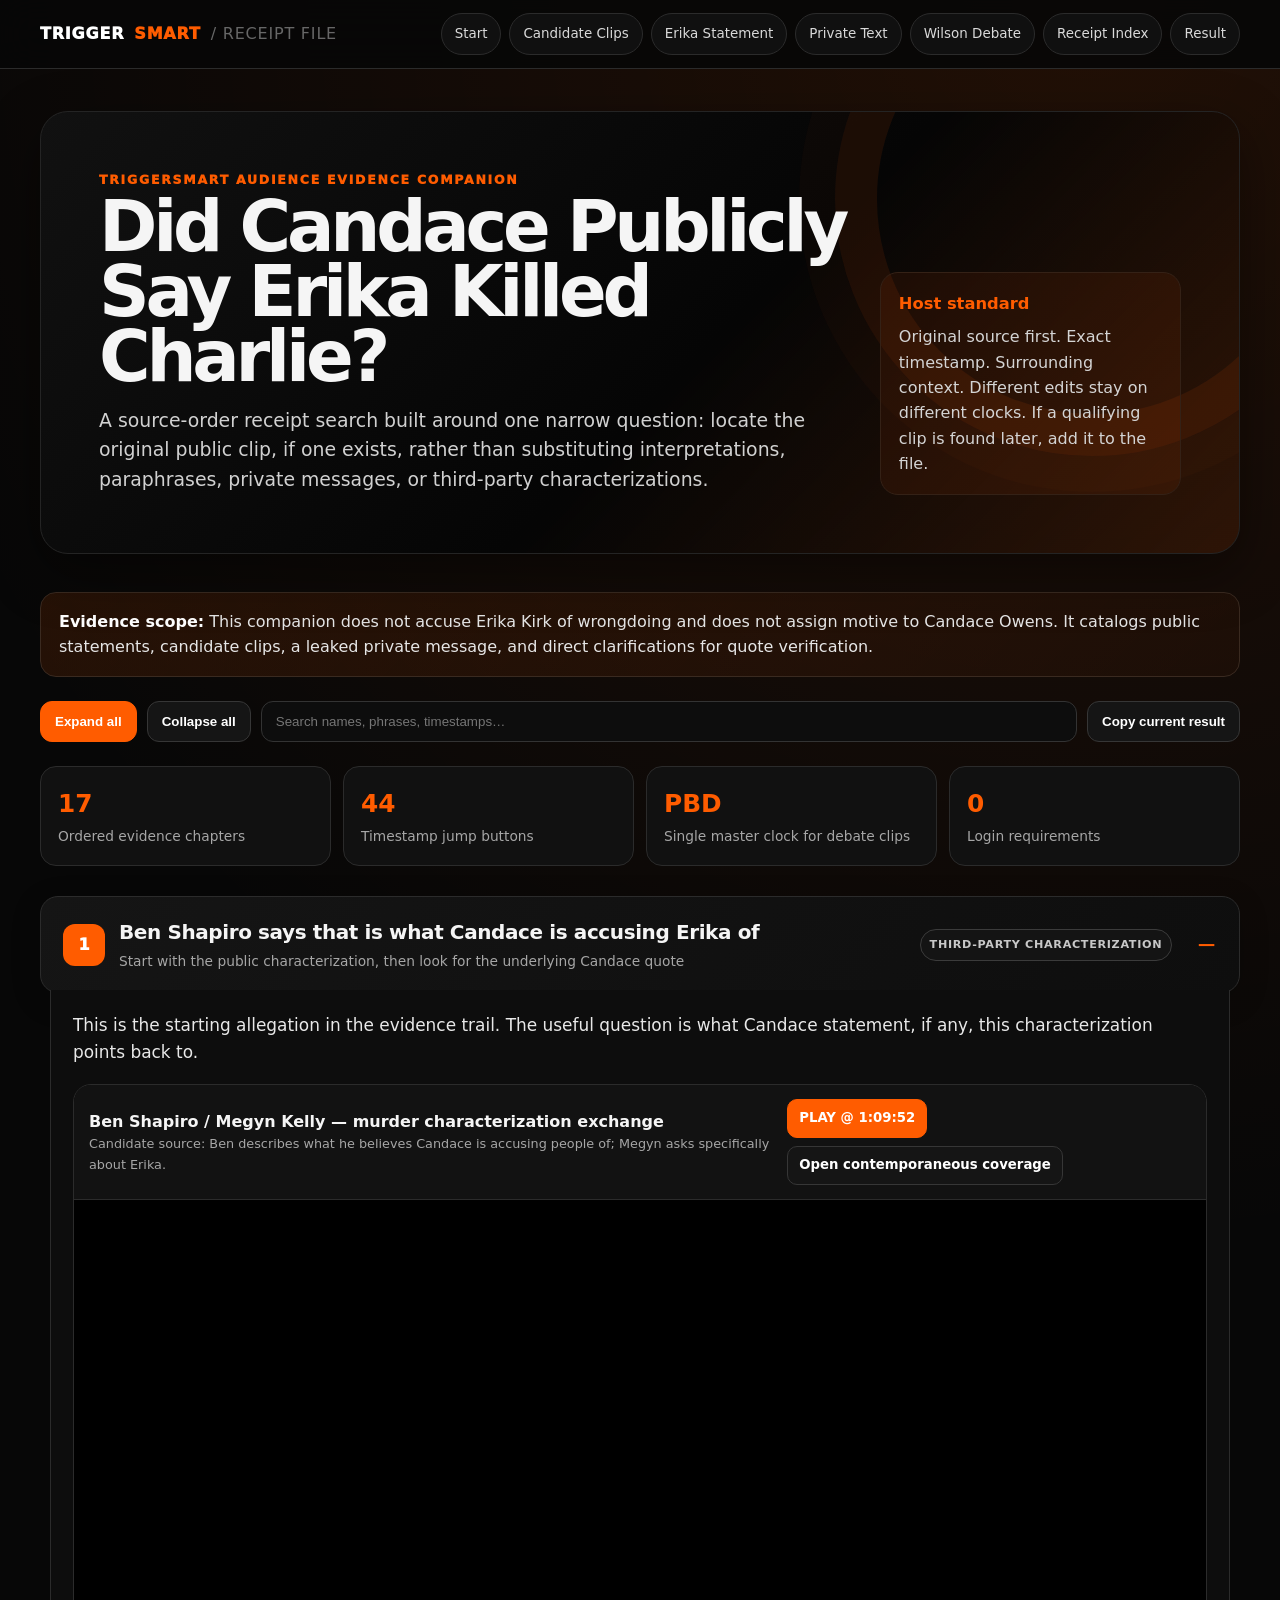
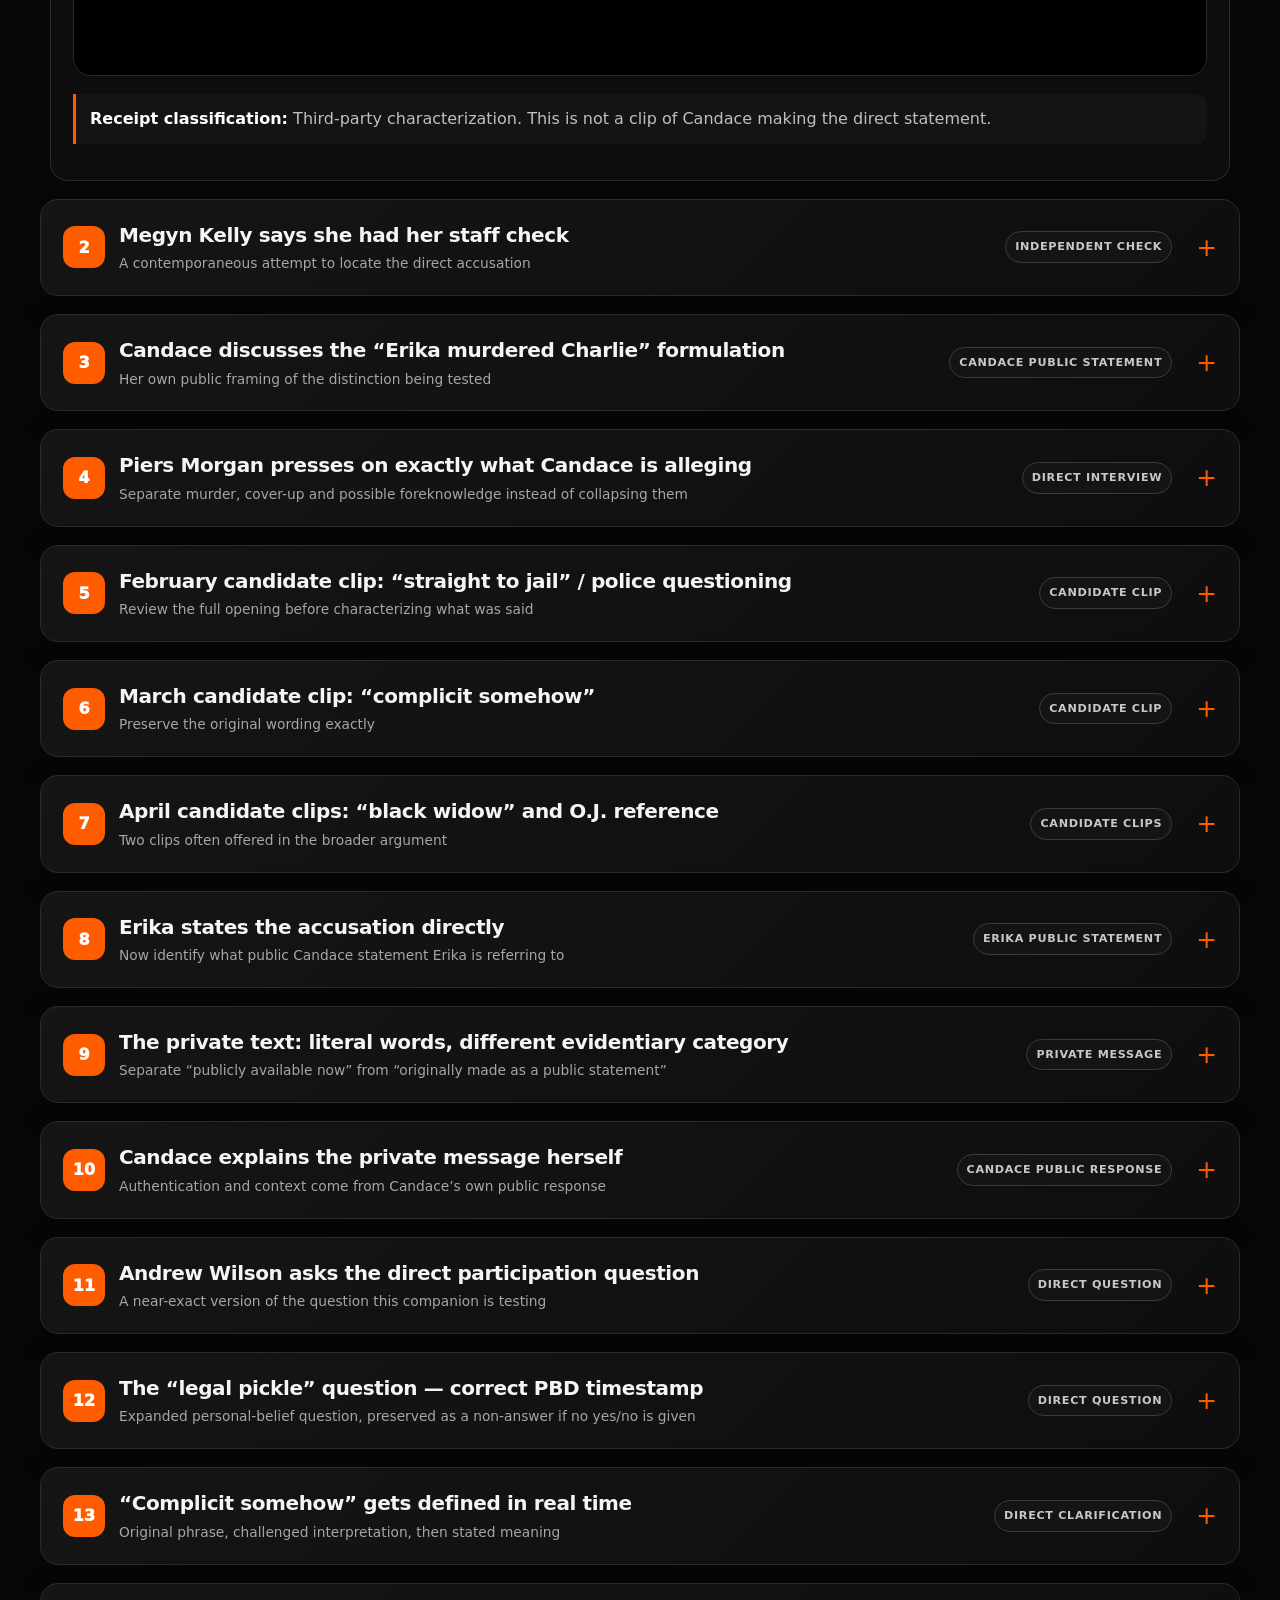
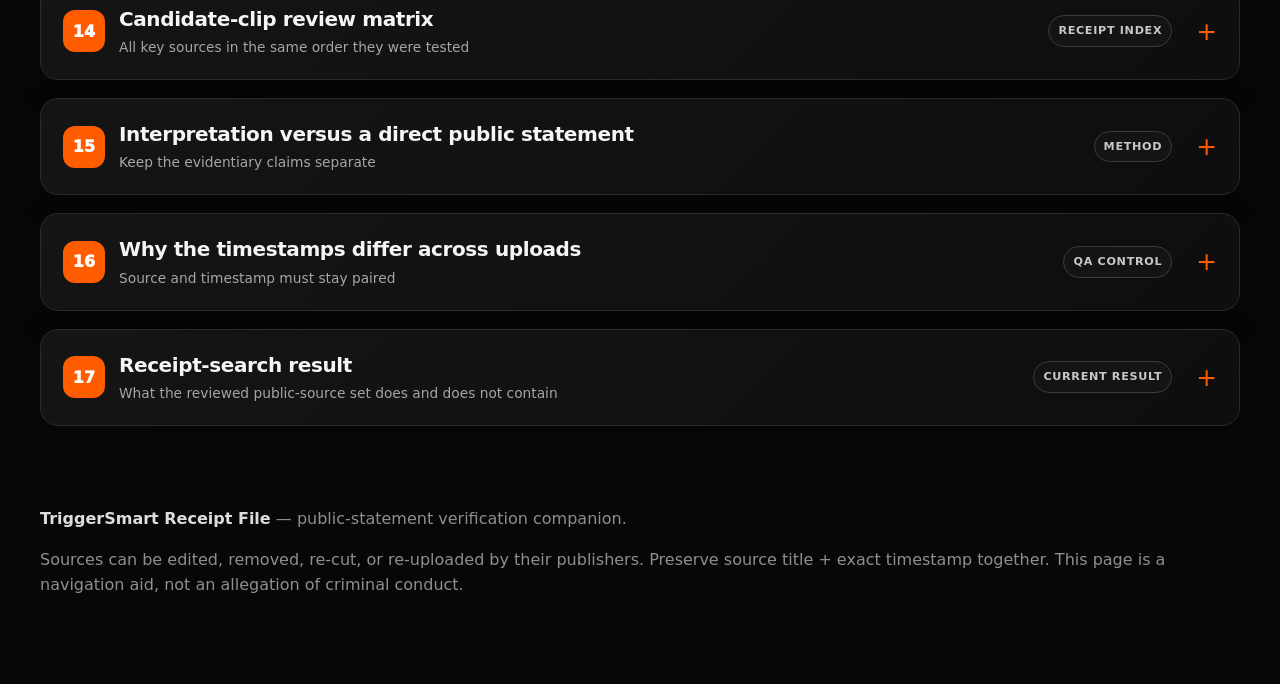
==== commit bb7b0cb2: "Add files via upload" ====
--- a/index.html
+++ b/index.html
@@ -1,17 +1,137 @@
-<!DOCTYPE html>
-<html lang="en"><head><meta charset="utf-8"/><meta content="width=device-width,initial-scale=1" name="viewport"/><meta content="#070707" name="theme-color"/><title>TriggerSmart | Candace Owens / Erika Kirk Evidence Companion</title><meta content="TriggerSmart evidence companion examining whether Candace Owens ever publicly stated that Erika Kirk killed Charlie Kirk." name="description"/><style>
-:root{--bg:#070707;--panel:#111;--panel2:#171717;--line:#2b2b2b;--muted:#a6a6a6;--text:#f5f5f5;--accent:#ff5c00;--accent2:#ff7a2f;--green:#55d98b;--amber:#f5c451;--red:#ff6767;--shadow:0 18px 55px rgba(0,0,0,.42);--radius:18px;--max:1240px}
-*{box-sizing:border-box}html{scroll-behavior:smooth}body{margin:0;background:radial-gradient(circle at 88% -5%,rgba(255,92,0,.12),transparent 27%),var(--bg);color:var(--text);font:16px/1.58 Inter,ui-sans-serif,system-ui,-apple-system,BlinkMacSystemFont,"Segoe UI",sans-serif}a{color:inherit}.wrap{max-width:var(--max);margin:auto;padding:0 20px}.topbar{position:sticky;top:0;z-index:60;background:rgba(7,7,7,.91);backdrop-filter:blur(18px);border-bottom:1px solid var(--line)}.topbar-inner{min-height:68px;display:flex;gap:18px;align-items:center;justify-content:space-between}.brandmark{font-weight:950;letter-spacing:.05em;white-space:nowrap}.brandmark span{color:var(--accent)}.nav{display:flex;gap:8px;overflow:auto;scrollbar-width:none}.nav::-webkit-scrollbar{display:none}.nav a{white-space:nowrap;text-decoration:none;border:1px solid var(--line);background:#101010;padding:9px 13px;border-radius:999px;color:#ddd;font-size:.84rem}.nav a:hover{border-color:#555;color:#fff}.hero{padding:38px 0 24px}.hero-frame{min-height:360px;position:relative;display:flex;align-items:flex-end;overflow:hidden;border:1px solid #242424;background:radial-gradient(circle at 72% 26%,rgba(255,92,0,.22),transparent 26%),linear-gradient(135deg,#080808,#111);border-radius:28px;box-shadow:var(--shadow)}.hero-frame:before{content:"RECEIPTS";position:absolute;right:-15px;top:30px;font-weight:1000;font-size:clamp(5rem,15vw,13rem);letter-spacing:-.08em;color:rgba(255,255,255,.025);transform:rotate(-5deg)}.hero-copy{position:relative;z-index:2;padding:clamp(26px,5vw,58px);max-width:990px}.eyebrow{color:var(--accent);font-weight:950;letter-spacing:.15em;text-transform:uppercase;font-size:.78rem}.hero h1{font-size:clamp(2.2rem,5vw,4.8rem);line-height:.95;margin:.4rem 0 1rem;letter-spacing:-.055em}.hero p{color:#d0d0d0;max-width:900px;font-size:1.04rem}.notice{border:1px solid #333;background:#101010;border-left:4px solid var(--accent);padding:14px 16px;border-radius:12px;margin:10px 0;color:#ddd}.notice strong{color:#fff}.notice.legal{border-left-color:var(--red)}.controls{display:flex;gap:8px;flex-wrap:wrap;align-items:center;margin:18px 0}.btn{display:inline-flex;align-items:center;justify-content:center;gap:6px;border:1px solid #383838;background:#151515;color:#f5f5f5;text-decoration:none;border-radius:999px;padding:9px 13px;font-weight:800;font-size:.82rem;cursor:pointer}.btn:hover{border-color:#666;background:#1d1d1d}.btn.primary{background:var(--accent);border-color:var(--accent);color:#090909}.btn.ghost{background:transparent}.btn.small{padding:7px 10px;font-size:.77rem}.btn.video{border-color:#8a4b24;background:#1b100a}.search{min-width:min(320px,100%);flex:1;border:1px solid #383838;border-radius:999px;background:#0d0d0d;color:#fff;padding:10px 14px;outline:none}.summary-grid{display:grid;grid-template-columns:repeat(4,1fr);gap:10px;margin:16px 0 26px}.stat{border:1px solid var(--line);background:var(--panel);border-radius:14px;padding:14px}.stat b{display:block;color:var(--accent);font-size:1.45rem}.stat span{color:var(--muted);font-size:.8rem}.section{border:1px solid var(--line);background:var(--panel);border-radius:18px;margin:12px 0;overflow:hidden;box-shadow:0 8px 28px rgba(0,0,0,.16)}.section>summary{cursor:pointer;list-style:none;display:flex;gap:14px;align-items:center;padding:18px 20px}.section>summary::-webkit-details-marker{display:none}.section[open]>summary{border-bottom:1px solid var(--line)}.num{width:38px;height:38px;display:grid;place-items:center;border-radius:50%;background:var(--accent);color:#080808;font-weight:1000;flex:none}.sumtitle{font-weight:950;font-size:1.08rem}.sumsub{color:var(--muted);font-size:.84rem;margin-top:2px}.content{padding:18px 20px 22px}.thesis{border:1px solid #56371e;background:#140e09;border-radius:14px;padding:13px 15px;margin-bottom:14px}.thesis b{color:#ffb17e}.statusline{display:flex;gap:7px;flex-wrap:wrap;margin-bottom:12px}.tag{border:1px solid #3a3a3a;border-radius:999px;padding:5px 8px;font-size:.72rem;font-weight:900;text-transform:uppercase;letter-spacing:.05em}.tag.primary{border-color:#8a4b24;color:#ffad78}.tag.context{border-color:#365c47;color:#77d89c}.tag.warn{border-color:#705e2e;color:#f5c451}.evidence-grid{display:grid;grid-template-columns:repeat(2,minmax(0,1fr));gap:12px}.ev{border:1px solid #2d2d2d;background:#0d0d0d;border-radius:15px;padding:13px;min-width:0}.ev h3{margin:0 0 6px;font-size:.94rem}.ev p{margin:4px 0;color:#d4d4d4;font-size:.88rem}.ev small{display:block;color:var(--muted);margin-top:6px}.receipt-no{color:var(--accent);font-weight:1000}.media{max-width:480px;margin-top:10px;border:1px solid #2b2b2b;border-radius:12px;overflow:hidden;background:#000}.media iframe{display:block;width:100%;aspect-ratio:16/9;border:0}.caption{padding:8px 10px;color:#aaa;font-size:.75rem;background:#101010}.media-actions{display:flex;gap:8px;align-items:center;flex-wrap:wrap;padding:9px 10px 10px;background:#101010;border-top:1px solid #242424}.media-actions .btn{width:100%;background:#1b100a;border-color:#8a4b24;color:#ffd6bc}.media-actions .btn:hover{background:#2a150a;border-color:var(--accent);color:#fff}.media-actions .time-note{width:100%;font-size:.71rem;color:#8f8f8f;text-align:center}.quote{border-left:3px solid var(--accent);padding:10px 12px;background:#131313;border-radius:0 10px 10px 0;margin:9px 0;color:#f1f1f1}.analysis-grid{display:grid;grid-template-columns:1fr 1fr;gap:10px;margin-top:14px}.analysisbox{border:1px solid #303030;border-radius:13px;padding:12px;background:#101010;font-size:.86rem}.analysisbox.prove{border-left:4px solid var(--green)}.analysisbox.not{border-left:4px solid var(--amber)}.analysisbox b{display:block;margin-bottom:4px}.footer{padding:38px 0 60px;color:#888;font-size:.82rem}.hide{display:none!important}.source-list{display:grid;gap:9px}.source-row{display:grid;grid-template-columns:minmax(150px,.7fr) minmax(250px,2fr) auto;gap:12px;align-items:center;border:1px solid #2d2d2d;border-radius:12px;padding:10px 12px;background:#0d0d0d}.source-row small{color:var(--muted)}
-@media(max-width:900px){.summary-grid{grid-template-columns:1fr 1fr}.evidence-grid,.analysis-grid{grid-template-columns:1fr}.source-row{grid-template-columns:1fr}.topbar-inner{align-items:flex-start;padding:10px 0;flex-direction:column}.nav{width:100%;padding-bottom:2px}.media{max-width:100%}.hero-frame{min-height:320px}}@media(max-width:560px){.summary-grid{grid-template-columns:1fr}.wrap{padding:0 13px}.section>summary{padding:15px}.content{padding:15px}.hero{padding-top:18px}}
-
-.verified-time-note{margin-top:8px;padding:8px 10px;border-left:3px solid #ff5c00;background:#171717;color:#cfcfcf;font-size:.78rem;line-height:1.35}.verified-time-note::first-line{color:#fff;font-weight:800}
-</style></head><body>
-<header class="topbar"><div class="wrap topbar-inner"><div class="brandmark">TRIGGER<span>SMART</span> / EVIDENCE COMPANION</div><nav class="nav"><a href="docs/video-index.html">Video Index</a><a href="docs/source-manifest.html">Source Manifest</a><a href="#s1">1. Ben Shapiro says Candace accuse</a><a href="#s2">2. Megyn Kelly checks the claim</a><a href="#s3">3. Candace’s own December distinct</a><a href="#s4">4. Piers Morgan: murder denial vs </a><a href="#s5">5. February 10: the rhetoric escal</a><a href="#s6">6. Why February feels like an accu</a><a href="#s7">7. “Complicit somehow”</a><a href="#s8">8. “Black widow”</a><a href="#s9">9. O.J. Simpson / “If I Did It”</a><a href="#s10">10. Erika says Candace claimed she </a><a href="#s11">11. The private “Why did you murder</a><a href="#s12">12. Candace confirms the text and e</a><a href="#s13">13. The strongest argument against </a><a href="#s14">14. Andrew Wilson asks the exact pa</a><a href="#s15">15. Participation, foreknowledge, f</a><a href="#s16">16. “You added those two words”</a><a href="#s17">17. Why so many people remember a d</a><a href="#s18">18. The private text does not chang</a><a href="#s19">19. What later coverage actually ca</a><a href="#s20">20. Verdict on every major proof</a></nav></div></header>
-<main class="wrap"><section class="hero"><div class="hero-frame"><div class="hero-copy"><div class="eyebrow">Audience Evidence Companion</div><h1>Did Candace Ever Publicly Say Erika Killed Charlie?</h1><p>A chronological receipt audit. Each section tests a specific piece of supposed proof against the narrower question: does this actually establish a definitive public statement that Erika killed Charlie, or does it establish suspicion, insinuation, third-party interpretation, a private joke, or something else?</p></div></div></section><div class="notice"><strong>Timestamp audit:</strong> Every video cue below was re-checked against the named current source upload or an official short clip carrying the same exchange. The button opens roughly 10 seconds before the quoted words; each player now displays the verified quote-time context underneath. Podcast clocks that did not match the YouTube upload were discarded.</div>
-<div class="notice legal"><strong>Evidence boundary:</strong> Nothing here establishes that Erika Kirk participated in Charlie Kirk’s killing. This companion evaluates statements about statements—not Erika’s guilt.</div>
-<div class="notice"><strong>Video rule:</strong> Every embedded YouTube player has a button immediately beneath it that opens the same source in a new tab ten seconds before the referenced moment. The Episode 305 opening begins at 0:00, so no earlier footage exists. Erika’s primary TBN player is retained as a manual-cue receipt because TBN does not expose a stable timestamp deep link.</div>
-<div class="controls"><button class="btn primary" onclick="toggleAll(true)">Expand all</button><button class="btn" onclick="toggleAll(false)">Collapse all</button><input class="search" id="search" placeholder="Search quote, speaker, receipt…" type="search"/><a class="btn ghost" href="docs/video-index.html">Fast Video Index</a><a class="btn ghost" href="docs/source-manifest.html">All Sources</a></div>
-<div class="summary-grid"><div class="stat"><b>20</b><span>chronological evidence tests</span></div><div class="stat"><b>18</b><span>timestamped YouTube moments</span></div><div class="stat"><b>22</b><span>supporting source receipts</span></div><div class="stat"><b>10 sec</b><span>pre-roll on timestamped video links</span></div></div>
-<details class="section searchable" id="s1" open=""><summary><span class="num">1</span><div><div class="sumtitle">Ben Shapiro says Candace accused Erika</div><div class="sumsub">The accusation enters the record as Shapiro’s characterization, not a Candace quote.</div></div></summary><div class="content"><div class="thesis"><b>EVIDENCE TEST:</b> Claim: Candace publicly accused Erika of murder. Test: Shapiro says that is what she is doing, but this proves Shapiro’s interpretation—not the underlying direct statement.</div><div class="evidence-grid"><article class="ev searchable"><div class="statusline"><span class="tag primary">VIDEO</span><span class="tag">V01</span></div><h3>Ben Shapiro / Megyn Kelly — Shapiro says Candace is accusing Erika</h3><div class="quote">Megyn challenges Shapiro after he characterizes Candace as accusing Charlie’s wife of murder.</div><small>On-air cue: <b>69:47</b></small><div class="media"><iframe allow="accelerometer; autoplay; clipboard-write; encrypted-media; gyroscope; picture-in-picture; web-share" allowfullscreen="" loading="lazy" src="https://www.youtube.com/embed/tprng5mObQg?start=4187&amp;rel=0" title="Verified evidence clip — opens 1:09:47"></iframe><div class="caption">Megyn challenges Shapiro after he characterizes Candace as accusing Charlie’s wife of murder.</div><div class="media-actions"><a class="btn small video" href="https://www.youtube.com/watch?v=tprng5mObQg&amp;t=4187s" rel="noopener noreferrer" target="_blank">OPEN VERIFIED VIDEO — 10 SEC EARLY ↗</a><div class="time-note">New window opens at 69:47, ten seconds before the referenced moment.</div></div><div class="verified-time-note">VERIFIED TIMING: Ben Shapiro comparison — statement begins 69:57; opens 69:47</div></div></article><article class="ev searchable"><div class="statusline"><span class="tag context">SOURCE</span><span class="tag">R01</span></div><h3>Megyn Kelly — Nov. 7 Shapiro exchange</h3><p>Contemporaneous article preserving the Shapiro/Megyn exchange.</p><p><a class="btn small" href="https://www.megynkelly.com/2025/11/07/ben-shapiro-responds-to-tucker-carlson-feud-on-megyn-kelly-live-tour/" rel="noopener noreferrer" target="_blank"><span class="receipt-no">R01</span> Open receipt ↗</a></p></article><article class="ev searchable"><div class="statusline"><span class="tag context">SOURCE</span><span class="tag">R02</span></div><h3>RealClearPolitics — Shapiro/Megyn exchange</h3><p>Independent contemporaneous transcript/article.</p><p><a class="btn small" href="https://www.realclearpolitics.com/video/2025/11/07/ben_shapiro_tucker_carlson_is_an_ideological_launderer_of_bad_ideas_this_is_not_coming_from_a_place_of_personal_animus.html" rel="noopener noreferrer" target="_blank"><span class="receipt-no">R02</span> Open receipt ↗</a></p></article></div><div class="analysis-grid"><div class="analysisbox prove"><b>What this establishes</b>Other people were already translating Candace’s suspicions into a murder accusation.</div><div class="analysisbox not"><b>What it does NOT establish</b>No direct public Candace statement that Erika killed Charlie is produced here.</div></div></div></details><details class="section searchable" id="s2"><summary><span class="num">2</span><div><div class="sumtitle">Megyn Kelly checks the claim</div><div class="sumsub">An independent review says the Shapiro formulation was not true at that time.</div></div></summary><div class="content"><div class="thesis"><b>EVIDENCE TEST:</b> Claim: Shapiro’s formulation accurately described Candace’s public record. Test: Megyn says her staff checked and concluded Candace had not accused Erika of orchestrating Charlie’s murder at that time.</div><div class="evidence-grid"><article class="ev searchable"><div class="statusline"><span class="tag primary">VIDEO</span><span class="tag">V02</span></div><h3>Megyn Kelly — staff review says that was not true “at that time”</h3><div class="quote">Megyn says her staff checked the claim and Candace had not accused Erika of orchestrating the murder at that time.</div><small>On-air cue: <b>4:07</b></small><div class="media"><iframe allow="accelerometer; autoplay; clipboard-write; encrypted-media; gyroscope; picture-in-picture; web-share" allowfullscreen="" loading="lazy" src="https://www.youtube.com/embed/Xq9hI8lVFgs?start=247&amp;rel=0" title="Verified evidence clip — opens 4:07"></iframe><div class="caption">Megyn says her staff checked the claim and Candace had not accused Erika of orchestrating the murder at that time.</div><div class="media-actions"><a class="btn small video" href="https://www.youtube.com/watch?v=Xq9hI8lVFgs&amp;t=247s" rel="noopener noreferrer" target="_blank">OPEN VERIFIED VIDEO — 10 SEC EARLY ↗</a><div class="time-note">New window opens at 4:07, ten seconds before the referenced moment.</div></div><div class="verified-time-note">VERIFIED TIMING: Megyn correction — “that’s actually not true” begins 4:17; opens 4:07</div></div></article><article class="ev searchable"><div class="statusline"><span class="tag context">SOURCE</span><span class="tag">R03</span></div><h3>Megyn Kelly — Dec. 16 fact-check</h3><p>Megyn’s written account of having staff review whether Candace had made the murder accusation.</p><p><a class="btn small" href="https://www.megynkelly.com/2025/12/16/megyn-kelly-reveals-behind-the-scenes-role-in-erika-kirk-candace-owens-meeting/" rel="noopener noreferrer" target="_blank"><span class="receipt-no">R03</span> Open receipt ↗</a></p></article></div><div class="analysis-grid"><div class="analysisbox prove"><b>What this establishes</b>A contemporaneous independent check cuts against the direct-murder formulation as of mid-December.</div><div class="analysisbox not"><b>What it does NOT establish</b>This does not immunize anything Candace said later.</div></div></div></details><details class="section searchable" id="s3"><summary><span class="num">3</span><div><div class="sumtitle">Candace’s own December distinction</div><div class="sumsub">Candace publicly separates “asking questions” from accusing Erika of murder.</div></div></summary><div class="content"><div class="thesis"><b>EVIDENCE TEST:</b> Claim: Candace was already publicly saying Erika killed Charlie. Test: her own December language explicitly distinguishes questioning Erika from saying Erika murdered Charlie.</div><div class="evidence-grid"><article class="ev searchable"><div class="statusline"><span class="tag primary">VIDEO</span><span class="tag">V03</span></div><h3>Candace Episode 279 — distinction between questions and murder accusation</h3><div class="quote">Candace distinguishes questioning Erika from explicitly accusing Erika of killing Charlie.</div><small>On-air cue: <b>17:41</b></small><div class="media"><iframe allow="accelerometer; autoplay; clipboard-write; encrypted-media; gyroscope; picture-in-picture; web-share" allowfullscreen="" loading="lazy" src="https://www.youtube.com/embed/6J6lRZPQ4jk?start=1070&amp;rel=0" title="Verified evidence clip — opens 17:50"></iframe><div class="caption">Candace distinguishes questioning Erika from explicitly accusing Erika of killing Charlie.</div><div class="media-actions"><a class="btn small video" href="https://www.youtube.com/watch?v=6J6lRZPQ4jk&amp;t=1070s" rel="noopener noreferrer" target="_blank">OPEN VERIFIED VIDEO — 10 SEC EARLY ↗</a><div class="time-note">New window opens at 17:41, ten seconds before the referenced moment.</div></div><div class="verified-time-note">VERIFIED TIMING: Candace December distinction — relevant statement begins about 18:00; opens 17:50</div></div></article><article class="ev searchable"><div class="statusline"><span class="tag context">SOURCE</span><span class="tag">R04</span></div><h3>Episode 279 transcript</h3><p>Transcript for Candace’s December distinction.</p><p><a class="btn small" href="https://community.clipto.com/candace-owens/erika-kirk-tells-me-to-stop-tyler-robinson-makes-his-first-appearance-candace-ep-279" rel="noopener noreferrer" target="_blank"><span class="receipt-no">R04</span> Open receipt ↗</a></p></article></div><div class="analysis-grid"><div class="analysisbox prove"><b>What this establishes</b>Candace’s stated December position is that the murder accusation is not what she has said.</div><div class="analysisbox not"><b>What it does NOT establish</b>It does not mean her broader suspicions were mild or nonexistent.</div></div></div></details><details class="section searchable" id="s4"><summary><span class="num">4</span><div><div class="sumtitle">Piers Morgan: murder denial vs foreknowledge suspicion</div><div class="sumsub">The same interview shows why murder, foreknowledge, and cover-up must stay separate.</div></div></summary><div class="content"><div class="thesis"><b>EVIDENCE TEST:</b> Claim: Candace accused TPUSA/Erika of murder. Test: she says “I didn’t say that they murdered Charlie,” then separately voices possible foreknowledge suspicions about two unnamed TPUSA people.</div><div class="evidence-grid"><article class="ev searchable"><div class="statusline"><span class="tag primary">VIDEO</span><span class="tag">V04</span></div><h3>Piers Morgan — “I didn’t say that they murdered Charlie”</h3><div class="quote">Candace directly rejects the formulation that she said TPUSA people murdered Charlie.</div><small>On-air cue: <b>23:16</b></small><div class="media"><iframe allow="accelerometer; autoplay; clipboard-write; encrypted-media; gyroscope; picture-in-picture; web-share" allowfullscreen="" loading="lazy" src="https://www.youtube.com/embed/Xj1ql9H1s6g?start=1398&amp;rel=0" title="Verified evidence clip — opens 23:18"></iframe><div class="caption">Candace directly rejects the formulation that she said TPUSA people murdered Charlie.</div><div class="media-actions"><a class="btn small video" href="https://www.youtube.com/watch?v=Xj1ql9H1s6g&amp;t=1398s" rel="noopener noreferrer" target="_blank">OPEN VERIFIED VIDEO — 10 SEC EARLY ↗</a><div class="time-note">New window opens at 23:16, ten seconds before the referenced moment.</div></div><div class="verified-time-note">VERIFIED TIMING: Piers murder-denial exchange — “I didn’t say that they murdered Charlie” at 23:28; opens 23:18</div></div></article><article class="ev searchable"><div class="statusline"><span class="tag primary">VIDEO</span><span class="tag">V05</span></div><h3>Piers Morgan — possible foreknowledge by two unnamed TPUSA people</h3><div class="quote">Candace says there are two unnamed TPUSA people she would not be surprised had foreknowledge.</div><small>On-air cue: <b>26:05</b></small><div class="media"><iframe allow="accelerometer; autoplay; clipboard-write; encrypted-media; gyroscope; picture-in-picture; web-share" allowfullscreen="" loading="lazy" src="https://www.youtube.com/embed/Xj1ql9H1s6g?start=1565&amp;rel=0" title="Verified evidence clip — opens 26:05"></iframe><div class="caption">Candace says there are two unnamed TPUSA people she would not be surprised had foreknowledge.</div><div class="media-actions"><a class="btn small video" href="https://www.youtube.com/watch?v=Xj1ql9H1s6g&amp;t=1565s" rel="noopener noreferrer" target="_blank">OPEN VERIFIED VIDEO — 10 SEC EARLY ↗</a><div class="time-note">New window opens at 26:05, ten seconds before the referenced moment.</div></div><div class="verified-time-note">VERIFIED TIMING: Piers foreknowledge question — answer begins 26:15; opens 26:05</div></div></article><article class="ev searchable"><div class="statusline"><span class="tag context">SOURCE</span><span class="tag">R05</span></div><h3>Piers Morgan interview transcript</h3><p>Supports both the murder denial and later foreknowledge statement.</p><p><a class="btn small" href="https://podscripts.co/podcasts/piers-morgan-uncensored/i-will-not-stop-candace-owens-meets-erika-kirk-piers-morgan-interview" rel="noopener noreferrer" target="_blank"><span class="receipt-no">R05</span> Open receipt ↗</a></p></article></div><div class="analysis-grid"><div class="analysisbox prove"><b>What this establishes</b>The record supports serious suspicion and possible foreknowledge speculation.</div><div class="analysisbox not"><b>What it does NOT establish</b>Foreknowledge by unnamed people is not a direct public accusation that Erika murdered Charlie.</div></div></div></details><details class="section searchable" id="s5"><summary><span class="num">5</span><div><div class="sumtitle">February 10: the rhetoric escalates</div><div class="sumsub">Jail, trial, conspiracy, police questioning, and “evidence against Erika.”</div></div></summary><div class="content"><div class="thesis"><b>EVIDENCE TEST:</b> Claim: this episode proves Candace said Erika murdered Charlie. Test each line separately: the language is aggressively suspect-like, but none of the verified statements completes the proposition “Erika killed Charlie.”</div><div class="evidence-grid"><article class="ev searchable"><div class="statusline"><span class="tag primary">VIDEO</span><span class="tag">V06</span></div><h3>Episode 305 — opening “straight to jail” / questioning language</h3><div class="quote">The referenced line begins at the opening frame, so no ten-second lead-in exists.</div><small>On-air cue: <b>0:00</b></small><div class="media"><iframe allow="accelerometer; autoplay; clipboard-write; encrypted-media; gyroscope; picture-in-picture; web-share" allowfullscreen="" loading="lazy" src="https://www.youtube.com/embed/ti5Fxrvegno?start=0&amp;rel=0" title="Verified evidence clip — opens 0:00"></iframe><div class="caption">The referenced line begins at the opening frame, so no ten-second lead-in exists.</div><div class="media-actions"><a class="btn small video" href="https://www.youtube.com/watch?v=ti5Fxrvegno&amp;t=0s" rel="noopener noreferrer" target="_blank">OPEN VERIFIED VIDEO — START AT 0:00 ↗</a><div class="time-note">Referenced statement begins at 0:00; a ten-second lead-in is impossible.</div></div><div class="verified-time-note">VERIFIED TIMING: “Straight to jail” begins at 0:00; no earlier preroll exists</div></div></article><article class="ev searchable"><div class="statusline"><span class="tag primary">VIDEO</span><span class="tag">V07</span></div><h3>Episode 305 — prison-awaiting-trial analogy / “full-blown conspiracy”</h3><div class="quote">Starts ten seconds before the prison/trial sequence.</div><small>On-air cue: <b>0:19</b></small><div class="media"><iframe allow="accelerometer; autoplay; clipboard-write; encrypted-media; gyroscope; picture-in-picture; web-share" allowfullscreen="" loading="lazy" src="https://www.youtube.com/embed/ti5Fxrvegno?start=20&amp;rel=0" title="Verified evidence clip — opens 0:20"></iframe><div class="caption">Starts ten seconds before the prison/trial sequence.</div><div class="media-actions"><a class="btn small video" href="https://www.youtube.com/watch?v=ti5Fxrvegno&amp;t=20s" rel="noopener noreferrer" target="_blank">OPEN VERIFIED VIDEO — 10 SEC EARLY ↗</a><div class="time-note">New window opens at 0:19, ten seconds before the referenced moment.</div></div><div class="verified-time-note">VERIFIED TIMING: Prison-awaiting-trial / full-blown-conspiracy sequence begins about 0:30; opens 0:20</div></div></article><article class="ev searchable"><div class="statusline"><span class="tag primary">VIDEO</span><span class="tag">V08</span></div><h3>Episode 305 — “dragged into a police precinct for questioning”</h3><div class="quote">Starts ten seconds before the police-precinct statement.</div><small>On-air cue: <b>0:58</b></small><div class="media"><iframe allow="accelerometer; autoplay; clipboard-write; encrypted-media; gyroscope; picture-in-picture; web-share" allowfullscreen="" loading="lazy" src="https://www.youtube.com/embed/ti5Fxrvegno?start=56&amp;rel=0" title="Verified evidence clip — opens 0:56"></iframe><div class="caption">Starts ten seconds before the police-precinct statement.</div><div class="media-actions"><a class="btn small video" href="https://www.youtube.com/watch?v=ti5Fxrvegno&amp;t=56s" rel="noopener noreferrer" target="_blank">OPEN VERIFIED VIDEO — 10 SEC EARLY ↗</a><div class="time-note">New window opens at 0:58, ten seconds before the referenced moment.</div></div><div class="verified-time-note">VERIFIED TIMING: “Dragged into a police precinct” begins about 1:06; opens 0:56</div></div></article><article class="ev searchable"><div class="statusline"><span class="tag primary">VIDEO</span><span class="tag">V09</span></div><h3>Episode 305 — “evidence… piling up… against Erika”</h3><div class="quote">Starts ten seconds before the “evidence against Erika” statement.</div><small>On-air cue: <b>1:19</b></small><div class="media"><iframe allow="accelerometer; autoplay; clipboard-write; encrypted-media; gyroscope; picture-in-picture; web-share" allowfullscreen="" loading="lazy" src="https://www.youtube.com/embed/ti5Fxrvegno?start=81&amp;rel=0" title="Verified evidence clip — opens 1:21"></iframe><div class="caption">Starts ten seconds before the “evidence against Erika” statement.</div><div class="media-actions"><a class="btn small video" href="https://www.youtube.com/watch?v=ti5Fxrvegno&amp;t=81s" rel="noopener noreferrer" target="_blank">OPEN VERIFIED VIDEO — 10 SEC EARLY ↗</a><div class="time-note">New window opens at 1:19, ten seconds before the referenced moment.</div></div><div class="verified-time-note">VERIFIED TIMING: “Evidence… piling up… against Erika” begins about 1:31; opens 1:21</div></div></article><article class="ev searchable"><div class="statusline"><span class="tag context">SOURCE</span><span class="tag">R06</span></div><h3>Episode 305 transcript</h3><p>Text and surrounding context for the February escalation.</p><p><a class="btn small" href="https://www.tapesearch.com/episode/here-s-why-it-s-time-for-the-police-to-question-erika-kirk-candace-ep-305/o9DkJrPUwfbd8aDLNiB6Ls" rel="noopener noreferrer" target="_blank"><span class="receipt-no">R06</span> Open receipt ↗</a></p></article><article class="ev searchable"><div class="statusline"><span class="tag context">SOURCE</span><span class="tag">R07</span></div><h3>CNN — later description of Candace’s insinuations</h3><p>CNN describes the rhetoric as insinuations and replays the police-questioning material.</p><p><a class="btn small" href="https://transcripts.cnn.com/show/cnc/date/2026-06-23/segment/12" rel="noopener noreferrer" target="_blank"><span class="receipt-no">R07</span> Open receipt ↗</a></p></article></div><div class="analysis-grid"><div class="analysisbox prove"><b>What this establishes</b>Candace clearly places Erika under serious suspicion and calls for law-enforcement scrutiny.</div><div class="analysisbox not"><b>What it does NOT establish</b>These clips still do not contain a direct public statement that Erika committed the murder.</div></div></div></details><details class="section searchable" id="s6"><summary><span class="num">6</span><div><div class="sumtitle">Why February feels like an accusation</div><div class="sumsub">The cumulative implication is stronger than any single sentence.</div></div></summary><div class="content"><div class="thesis"><b>EVIDENCE TEST:</b> Claim: no reasonable listener could distinguish this from a murder accusation. Test: implication may be powerful, but implication and an explicit factual allegation remain different evidentiary categories.</div><div class="evidence-grid"><article class="ev searchable"><div class="statusline"><span class="tag primary">VIDEO</span><span class="tag">V07</span></div><h3>Episode 305 — prison-awaiting-trial analogy / “full-blown conspiracy”</h3><div class="quote">Starts ten seconds before the prison/trial sequence.</div><small>On-air cue: <b>0:19</b></small><div class="media"><iframe allow="accelerometer; autoplay; clipboard-write; encrypted-media; gyroscope; picture-in-picture; web-share" allowfullscreen="" loading="lazy" src="https://www.youtube.com/embed/ti5Fxrvegno?start=20&amp;rel=0" title="Verified evidence clip — opens 0:20"></iframe><div class="caption">Starts ten seconds before the prison/trial sequence.</div><div class="media-actions"><a class="btn small video" href="https://www.youtube.com/watch?v=ti5Fxrvegno&amp;t=20s" rel="noopener noreferrer" target="_blank">OPEN VERIFIED VIDEO — 10 SEC EARLY ↗</a><div class="time-note">New window opens at 0:19, ten seconds before the referenced moment.</div></div><div class="verified-time-note">VERIFIED TIMING: Prison/conspiracy sequence — opens 0:20</div></div></article><article class="ev searchable"><div class="statusline"><span class="tag primary">VIDEO</span><span class="tag">V08</span></div><h3>Episode 305 — “dragged into a police precinct for questioning”</h3><div class="quote">Starts ten seconds before the police-precinct statement.</div><small>On-air cue: <b>0:58</b></small><div class="media"><iframe allow="accelerometer; autoplay; clipboard-write; encrypted-media; gyroscope; picture-in-picture; web-share" allowfullscreen="" loading="lazy" src="https://www.youtube.com/embed/ti5Fxrvegno?start=56&amp;rel=0" title="Verified evidence clip — opens 0:56"></iframe><div class="caption">Starts ten seconds before the police-precinct statement.</div><div class="media-actions"><a class="btn small video" href="https://www.youtube.com/watch?v=ti5Fxrvegno&amp;t=56s" rel="noopener noreferrer" target="_blank">OPEN VERIFIED VIDEO — 10 SEC EARLY ↗</a><div class="time-note">New window opens at 0:58, ten seconds before the referenced moment.</div></div><div class="verified-time-note">VERIFIED TIMING: Police-precinct statement — opens 0:56</div></div></article><article class="ev searchable"><div class="statusline"><span class="tag primary">VIDEO</span><span class="tag">V09</span></div><h3>Episode 305 — “evidence… piling up… against Erika”</h3><div class="quote">Starts ten seconds before the “evidence against Erika” statement.</div><small>On-air cue: <b>1:19</b></small><div class="media"><iframe allow="accelerometer; autoplay; clipboard-write; encrypted-media; gyroscope; picture-in-picture; web-share" allowfullscreen="" loading="lazy" src="https://www.youtube.com/embed/ti5Fxrvegno?start=81&amp;rel=0" title="Verified evidence clip — opens 1:21"></iframe><div class="caption">Starts ten seconds before the “evidence against Erika” statement.</div><div class="media-actions"><a class="btn small video" href="https://www.youtube.com/watch?v=ti5Fxrvegno&amp;t=81s" rel="noopener noreferrer" target="_blank">OPEN VERIFIED VIDEO — 10 SEC EARLY ↗</a><div class="time-note">New window opens at 1:19, ten seconds before the referenced moment.</div></div><div class="verified-time-note">VERIFIED TIMING: Evidence-against-Erika statement — opens 1:21</div></div></article><article class="ev searchable"><div class="statusline"><span class="tag context">SOURCE</span><span class="tag">R06</span></div><h3>Episode 305 transcript</h3><p>Text and surrounding context for the February escalation.</p><p><a class="btn small" href="https://www.tapesearch.com/episode/here-s-why-it-s-time-for-the-police-to-question-erika-kirk-candace-ep-305/o9DkJrPUwfbd8aDLNiB6Ls" rel="noopener noreferrer" target="_blank"><span class="receipt-no">R06</span> Open receipt ↗</a></p></article><article class="ev searchable"><div class="statusline"><span class="tag context">SOURCE</span><span class="tag">R07</span></div><h3>CNN — later description of Candace’s insinuations</h3><p>CNN describes the rhetoric as insinuations and replays the police-questioning material.</p><p><a class="btn small" href="https://transcripts.cnn.com/show/cnc/date/2026-06-23/segment/12" rel="noopener noreferrer" target="_blank"><span class="receipt-no">R07</span> Open receipt ↗</a></p></article></div><div class="analysis-grid"><div class="analysisbox prove"><b>What this establishes</b>A reasonable listener can hear the episode as inviting suspicion around Erika in the assassination story.</div><div class="analysisbox not"><b>What it does NOT establish</b>Reasonable inference is not definitive proof that Candace publicly uttered the murder accusation.</div></div></div></details><details class="section searchable" id="s7"><summary><span class="num">7</span><div><div class="sumtitle">“Complicit somehow”</div><div class="sumsub">A highly charged phrase becomes a test of what “complicit” refers to.</div></div></summary><div class="content"><div class="thesis"><b>EVIDENCE TEST:</b> Claim: “complicit somehow” means complicit in Charlie’s murder. Test: the immediate discussion continues into coaching/misleading the public, and Candace later expressly rejects adding “in his death.”</div><div class="evidence-grid"><article class="ev searchable"><div class="statusline"><span class="tag primary">VIDEO</span><span class="tag">V10</span></div><h3>Episode 318 — “not complicit somehow” plus following context</h3><div class="quote">Starts ten seconds before the “complicit somehow” line; keep playing into the explanation about misleading the public.</div><small>On-air cue: <b>18:36</b></small><div class="media"><iframe allow="accelerometer; autoplay; clipboard-write; encrypted-media; gyroscope; picture-in-picture; web-share" allowfullscreen="" loading="lazy" src="https://www.youtube.com/embed/7ERqbYElOfs?start=1116&amp;rel=0" title="Verified evidence clip — opens 18:36"></iframe><div class="caption">Starts ten seconds before the “complicit somehow” line; keep playing into the explanation about misleading the public.</div><div class="media-actions"><a class="btn small video" href="https://www.youtube.com/watch?v=7ERqbYElOfs&amp;t=1116s" rel="noopener noreferrer" target="_blank">OPEN VERIFIED VIDEO — 10 SEC EARLY ↗</a><div class="time-note">New window opens at 18:36, ten seconds before the referenced moment.</div></div><div class="verified-time-note">VERIFIED TIMING: “Not complicit somehow” at about 18:46; opens 18:36</div></div></article><article class="ev searchable"><div class="statusline"><span class="tag primary">VIDEO</span><span class="tag">V17</span></div><h3>Andrew Wilson debate — “I didn’t say complicit in death”</h3><div class="quote">Starts ten seconds before Wilson adds “in his death” and Candace objects.</div><small>On-air cue: <b>2:36:17</b></small><div class="media"><iframe allow="accelerometer; autoplay; clipboard-write; encrypted-media; gyroscope; picture-in-picture; web-share" allowfullscreen="" loading="lazy" src="https://www.youtube.com/embed/R6GzJkkni7c?start=165&amp;rel=0" title="Verified evidence clip — opens 2:45"></iframe><div class="caption">Starts ten seconds before Wilson adds “in his death” and Candace objects.</div><div class="media-actions"><a class="btn small video" href="https://www.youtube.com/watch?v=R6GzJkkni7c&amp;t=165s" rel="noopener noreferrer" target="_blank">OPEN VERIFIED VIDEO — 10 SEC EARLY ↗</a><div class="time-note">New window opens at 2:36:17, ten seconds before the referenced moment.</div></div><div class="verified-time-note">VERIFIED TIMING: Wilson “complicit in his death?” / Candace “you added those two words” exchange; opens about 2:45</div></div></article><article class="ev searchable"><div class="statusline"><span class="tag primary">VIDEO</span><span class="tag">V18</span></div><h3>Andrew Wilson debate — Candace defines what she meant by “complicit”</h3><div class="quote">Starts ten seconds before Candace says she means complicity in misleading the public about an open-and-shut case.</div><small>On-air cue: <b>2:39:35</b></small><div class="media"><iframe allow="accelerometer; autoplay; clipboard-write; encrypted-media; gyroscope; picture-in-picture; web-share" allowfullscreen="" loading="lazy" src="https://www.youtube.com/embed/R6GzJkkni7c?start=339&amp;rel=0" title="Verified evidence clip — opens 5:39"></iframe><div class="caption">Starts ten seconds before Candace says she means complicity in misleading the public about an open-and-shut case.</div><div class="media-actions"><a class="btn small video" href="https://www.youtube.com/watch?v=R6GzJkkni7c&amp;t=339s" rel="noopener noreferrer" target="_blank">OPEN VERIFIED VIDEO — 10 SEC EARLY ↗</a><div class="time-note">New window opens at 2:39:35, ten seconds before the referenced moment.</div></div><div class="verified-time-note">VERIFIED TIMING: Candace defines “complicit” as trying to fool the public; statement begins about 5:49; opens 5:39</div></div></article><article class="ev searchable"><div class="statusline"><span class="tag context">SOURCE</span><span class="tag">R08</span></div><h3>Episode 318 transcript/context</h3><p>Context around “complicit somehow.”</p><p><a class="btn small" href="https://podscripts.co/podcasts/candace/the-33-club-freemason-murder-plot-exposed-candace-ep-318" rel="noopener noreferrer" target="_blank"><span class="receipt-no">R08</span> Open receipt ↗</a></p></article><article class="ev searchable"><div class="statusline"><span class="tag context">SOURCE</span><span class="tag">R19</span></div><h3>Andrew Wilson debate statement-level transcript</h3><p>Statement-level transcript tied to the same YouTube debate cut used here.</p><p><a class="btn small" href="https://steelmanned.com/debates/candace-owens-vs-andrew-wilson-tyler-robinson-guilty-or-pats/transcript" rel="noopener noreferrer" target="_blank"><span class="receipt-no">R19</span> Open receipt ↗</a></p></article><article class="ev searchable"><div class="statusline"><span class="tag context">SOURCE</span><span class="tag">R20</span></div><h3>Andrew Wilson debate alternate transcript</h3><p>Independent transcript preserving the “you added those two words” exchange.</p><p><a class="btn small" href="https://owenswilsondebate.com/transcript" rel="noopener noreferrer" target="_blank"><span class="receipt-no">R20</span> Open receipt ↗</a></p></article></div><div class="analysis-grid"><div class="analysisbox prove"><b>What this establishes</b>The phrase is ominous and reasonably invites a darker inference.</div><div class="analysisbox not"><b>What it does NOT establish</b>The verified record does not let us simply replace “complicit somehow” with “complicit in his death” without noting Candace’s later clarification.</div></div></div></details><details class="section searchable" id="s8"><summary><span class="num">8</span><div><div class="sumtitle">“Black widow”</div><div class="sumsub">Murder-coded rhetoric with a different immediate subject.</div></div></summary><div class="content"><div class="thesis"><b>EVIDENCE TEST:</b> Claim: calling Erika a “black widow” is a direct murder accusation. Test: the phrase has obvious cultural murder associations, but the immediate discussion concerns Candace portraying Erika as calculated/manipulative.</div><div class="evidence-grid"><article class="ev searchable"><div class="statusline"><span class="tag primary">VIDEO</span><span class="tag">V11</span></div><h3>Episode 326 — “black widow”</h3><div class="quote">Starts ten seconds before the “black widow” remark.</div><small>On-air cue: <b>18:46</b></small><div class="media"><iframe allow="accelerometer; autoplay; clipboard-write; encrypted-media; gyroscope; picture-in-picture; web-share" allowfullscreen="" loading="lazy" src="https://www.youtube.com/embed/1mYNOqzAdXs?start=1126&amp;rel=0" title="Verified evidence clip — opens 18:46"></iframe><div class="caption">Starts ten seconds before the “black widow” remark.</div><div class="media-actions"><a class="btn small video" href="https://www.youtube.com/watch?v=1mYNOqzAdXs&amp;t=1126s" rel="noopener noreferrer" target="_blank">OPEN VERIFIED VIDEO — 10 SEC EARLY ↗</a><div class="time-note">New window opens at 18:46, ten seconds before the referenced moment.</div></div><div class="verified-time-note">VERIFIED TIMING: “That’s a black widow, my friend” at about 18:56; opens 18:46</div></div></article><article class="ev searchable"><div class="statusline"><span class="tag context">SOURCE</span><span class="tag">R09</span></div><h3>Episode 326 transcript/context</h3><p>Context for “black widow” and the O.J. joke.</p><p><a class="btn small" href="https://podscripts.co/podcasts/candace/secret-service-admits-there-was-no-threat-atf-releases-report-candace-ep-326" rel="noopener noreferrer" target="_blank"><span class="receipt-no">R09</span> Open receipt ↗</a></p></article></div><div class="analysis-grid"><div class="analysisbox prove"><b>What this establishes</b>The phrase is highly suggestive in this context.</div><div class="analysisbox not"><b>What it does NOT establish</b>It still is not the literal factual statement “Erika killed Charlie.”</div></div></div></details><details class="section searchable" id="s9"><summary><span class="num">9</span><div><div class="sumtitle">O.J. Simpson / “If I Did It”</div><div class="sumsub">The strongest murder-coded joke in the public record.</div></div></summary><div class="content"><div class="thesis"><b>EVIDENCE TEST:</b> Claim: the O.J. joke proves Candace publicly accused Erika of murder. Test: the reference plainly plays with that implication, but it remains a dark joke rather than a declarative factual allegation.</div><div class="evidence-grid"><article class="ev searchable"><div class="statusline"><span class="tag primary">VIDEO</span><span class="tag">V12</span></div><h3>Episode 326 — O.J. Simpson “If I Did It” joke</h3><div class="quote">Starts ten seconds before the O.J. comparison.</div><small>On-air cue: <b>23:22</b></small><div class="media"><iframe allow="accelerometer; autoplay; clipboard-write; encrypted-media; gyroscope; picture-in-picture; web-share" allowfullscreen="" loading="lazy" src="https://www.youtube.com/embed/1mYNOqzAdXs?start=1402&amp;rel=0" title="Verified evidence clip — opens 23:22"></iframe><div class="caption">Starts ten seconds before the O.J. comparison.</div><div class="media-actions"><a class="btn small video" href="https://www.youtube.com/watch?v=1mYNOqzAdXs&amp;t=1402s" rel="noopener noreferrer" target="_blank">OPEN VERIFIED VIDEO — 10 SEC EARLY ↗</a><div class="time-note">New window opens at 23:22, ten seconds before the referenced moment.</div></div><div class="verified-time-note">VERIFIED TIMING: O.J. / “If I Did It” line at about 23:32; opens 23:22</div></div></article><article class="ev searchable"><div class="statusline"><span class="tag context">SOURCE</span><span class="tag">R09</span></div><h3>Episode 326 transcript/context</h3><p>Context for “black widow” and the O.J. joke.</p><p><a class="btn small" href="https://podscripts.co/podcasts/candace/secret-service-admits-there-was-no-threat-atf-releases-report-candace-ep-326" rel="noopener noreferrer" target="_blank"><span class="receipt-no">R09</span> Open receipt ↗</a></p></article></div><div class="analysis-grid"><div class="analysisbox prove"><b>What this establishes</b>The joke strongly supports the argument that Candace was encouraging murder-adjacent suspicion.</div><div class="analysisbox not"><b>What it does NOT establish</b>A provocative analogy is not the same evidentiary object as an explicit public accusation.</div></div></div></details><details class="section searchable" id="s10"><summary><span class="num">10</span><div><div class="sumtitle">Erika says Candace claimed she murdered Charlie</div><div class="sumsub">The exact accusation finally appears—but it is Erika’s characterization.</div></div></summary><div class="content"><div class="thesis"><b>EVIDENCE TEST:</b> Claim: Candace says Erika murdered Charlie. Test: Erika publicly says Candace is claiming exactly that; now the question becomes where Candace said it. The primary TBN captions place the line at 7:46.188.</div><div class="evidence-grid"><article class="ev searchable"><div class="statusline"><span class="tag primary">PRIMARY VIDEO</span><span class="tag warn">MANUAL CUE</span></div><h3>Erika Kirk — primary TBN statement</h3><div class="quote">“I have Candace Owens claiming I murdered my husband.”</div><p>The official captions place the line at <b>7:46.188</b>. Cue the source at <b>7:36.188</b> for a ten-second lead-in.</p><p><a class="btn small video" href="https://www.tbn.org/programs/charlie-kirk-today/episodes/erika-kirk-april-30-2026-charlie-kirk-today" rel="noopener noreferrer" target="_blank">OPEN PRIMARY VIDEO ↗</a></p><small>TBN does not expose a stable deep-linked timestamp, so this receipt is intentionally manual rather than a fabricated timestamp URL.</small></article><article class="ev searchable"><div class="statusline"><span class="tag context">SOURCE</span><span class="tag">R10</span></div><h3>Erika Kirk — primary TBN statement</h3><p>Primary video/captions. Relevant line begins at 7:46.188; manual cue at 7:36.188 because the player does not provide a stable timestamp URL.</p><p><a class="btn small" href="https://www.tbn.org/programs/charlie-kirk-today/episodes/erika-kirk-april-30-2026-charlie-kirk-today" rel="noopener noreferrer" target="_blank"><span class="receipt-no">R10</span> Open receipt ↗</a></p></article><article class="ev searchable"><div class="statusline"><span class="tag context">SOURCE</span><span class="tag">R11</span></div><h3>Erika Kirk original X post</h3><p>Original social post carrying Erika’s statement.</p><p><a class="btn small" href="https://x.com/MrsErikaKirk/status/2049534498514383108" rel="noopener noreferrer" target="_blank"><span class="receipt-no">R11</span> Open receipt ↗</a></p></article><article class="ev searchable"><div class="statusline"><span class="tag context">SOURCE</span><span class="tag">R12</span></div><h3>RealClearPolitics — Erika statement text</h3><p>Reproduces the relevant line in context.</p><p><a class="btn small" href="https://www.realclearpolitics.com/video/2026/04/30/erika_kirk_i_went_to_whcd_to_meet_the_journalists_who_have_tried_to_dehumanize_me.html" rel="noopener noreferrer" target="_blank"><span class="receipt-no">R12</span> Open receipt ↗</a></p></article><article class="ev searchable"><div class="statusline"><span class="tag context">SOURCE</span><span class="tag">R13</span></div><h3>Candace April 29 X response</h3><p>Candace says Erika responded to something she says she never said.</p><p><a class="btn small" href="https://x.com/RealCandaceO/status/2049530057970917399" rel="noopener noreferrer" target="_blank"><span class="receipt-no">R13</span> Open receipt ↗</a></p></article></div><div class="analysis-grid"><div class="analysisbox prove"><b>What this establishes</b>Erika herself interprets Candace’s conduct as a murder accusation.</div><div class="analysisbox not"><b>What it does NOT establish</b>Erika’s statement proves Erika’s characterization; by itself it is not the missing direct Candace quote.</div></div></div></details><details class="section searchable" id="s11"><summary><span class="num">11</span><div><div class="sumtitle">The private “Why did you murder your husband?” text</div><div class="sumsub">The first receipt containing the literal words comes from a private exchange.</div></div></summary><div class="content"><div class="thesis"><b>EVIDENCE TEST:</b> Claim: here is proof Candace said Erika murdered Charlie. Test: the literal wording exists and Candace later authenticates it, but it is private and its communicative intent is disputed.</div><div class="evidence-grid"><article class="ev searchable"><div class="statusline"><span class="tag primary">VIDEO</span><span class="tag">V13</span></div><h3>Episode 330 — Candace authenticates the private message</h3><div class="quote">Starts ten seconds before Candace says the message was definitively sent by her.</div><small>On-air cue: <b>51:51</b></small><div class="media"><iframe allow="accelerometer; autoplay; clipboard-write; encrypted-media; gyroscope; picture-in-picture; web-share" allowfullscreen="" loading="lazy" src="https://www.youtube.com/embed/qZ8RWfyuewQ?start=3172&amp;rel=0" title="Verified evidence clip — opens 52:52"></iframe><div class="caption">Starts ten seconds before Candace says the message was definitively sent by her.</div><div class="media-actions"><a class="btn small video" href="https://www.youtube.com/watch?v=qZ8RWfyuewQ&amp;t=3172s" rel="noopener noreferrer" target="_blank">OPEN VERIFIED VIDEO — 10 SEC EARLY ↗</a><div class="time-note">New window opens at 51:51, ten seconds before the referenced moment.</div></div><div class="verified-time-note">VERIFIED TIMING: Text authentication — “a joke, definitively sent by me” at about 53:02; opens 52:52</div></div></article><article class="ev searchable"><div class="statusline"><span class="tag context">SOURCE</span><span class="tag">R14</span></div><h3>Andrew Kolvet X post with private-message screenshot</h3><p>Primary post containing the “Why did you murder your husband?” screenshot.</p><p><a class="btn small" href="https://x.com/AndrewKolvet/status/2049579716341116940" rel="noopener noreferrer" target="_blank"><span class="receipt-no">R14</span> Open receipt ↗</a></p></article><article class="ev searchable"><div class="statusline"><span class="tag context">SOURCE</span><span class="tag">R15</span></div><h3>WLT preservation of X exchange and screenshot</h3><p>Secondary preservation of the social posts and screenshot.</p><p><a class="btn small" href="https://wltreport.com/2026/04/30/tpusas-andrew-kolvet-exposes-candace-owens-brings-receipts/" rel="noopener noreferrer" target="_blank"><span class="receipt-no">R15</span> Open receipt ↗</a></p></article><article class="ev searchable"><div class="statusline"><span class="tag context">SOURCE</span><span class="tag">R16</span></div><h3>Episode 330 transcript</h3><p>Candace authenticates the message and explains her claimed joke context.</p><p><a class="btn small" href="https://podscripts.co/podcasts/candace/time-magazine-worlds-most-vile-person-candace-ep-330" rel="noopener noreferrer" target="_blank"><span class="receipt-no">R16</span> Open receipt ↗</a></p></article></div><div class="analysis-grid"><div class="analysisbox prove"><b>What this establishes</b>Candace really did type the literal question in a private message.</div><div class="analysisbox not"><b>What it does NOT establish</b>A private message that the sender says was sarcastic is not proof that she publicly stated the murder allegation as fact.</div></div></div></details><details class="section searchable" id="s12"><summary><span class="num">12</span><div><div class="sumtitle">Candace confirms the text and explains the joke</div><div class="sumsub">Authenticity is largely settled; intent is the remaining dispute.</div></div></summary><div class="content"><div class="thesis"><b>EVIDENCE TEST:</b> Claim: the screenshot proves Candace sincerely believed Erika murdered Charlie. Test: Candace admits sending it, calls it an obvious joke, and says it mocked the pre-existing claim that questioning Erika equaled accusing her of murder.</div><div class="evidence-grid"><article class="ev searchable"><div class="statusline"><span class="tag primary">VIDEO</span><span class="tag">V13</span></div><h3>Episode 330 — Candace authenticates the private message</h3><div class="quote">Starts ten seconds before Candace says the message was definitively sent by her.</div><small>On-air cue: <b>51:51</b></small><div class="media"><iframe allow="accelerometer; autoplay; clipboard-write; encrypted-media; gyroscope; picture-in-picture; web-share" allowfullscreen="" loading="lazy" src="https://www.youtube.com/embed/qZ8RWfyuewQ?start=3172&amp;rel=0" title="Verified evidence clip — opens 52:52"></iframe><div class="caption">Starts ten seconds before Candace says the message was definitively sent by her.</div><div class="media-actions"><a class="btn small video" href="https://www.youtube.com/watch?v=qZ8RWfyuewQ&amp;t=3172s" rel="noopener noreferrer" target="_blank">OPEN VERIFIED VIDEO — 10 SEC EARLY ↗</a><div class="time-note">New window opens at 51:51, ten seconds before the referenced moment.</div></div><div class="verified-time-note">VERIFIED TIMING: Text authentication at about 53:02; opens 52:52</div></div></article><article class="ev searchable"><div class="statusline"><span class="tag primary">VIDEO</span><span class="tag">V14</span></div><h3>Episode 330 — Candace explains the “obvious joke” context</h3><div class="quote">Starts ten seconds before the explanation of the joke and why she says she sent it.</div><small>On-air cue: <b>52:51</b></small><div class="media"><iframe allow="accelerometer; autoplay; clipboard-write; encrypted-media; gyroscope; picture-in-picture; web-share" allowfullscreen="" loading="lazy" src="https://www.youtube.com/embed/qZ8RWfyuewQ?start=3245&amp;rel=0" title="Verified evidence clip — opens 54:05"></iframe><div class="caption">Starts ten seconds before the explanation of the joke and why she says she sent it.</div><div class="media-actions"><a class="btn small video" href="https://www.youtube.com/watch?v=qZ8RWfyuewQ&amp;t=3245s" rel="noopener noreferrer" target="_blank">OPEN VERIFIED VIDEO — 10 SEC EARLY ↗</a><div class="time-note">New window opens at 52:51, ten seconds before the referenced moment.</div></div><div class="verified-time-note">VERIFIED TIMING: “Obvious joke” / “why did you murder your husband?” sequence at about 54:15; opens 54:05</div></div></article><article class="ev searchable"><div class="statusline"><span class="tag context">SOURCE</span><span class="tag">R16</span></div><h3>Episode 330 transcript</h3><p>Candace authenticates the message and explains her claimed joke context.</p><p><a class="btn small" href="https://podscripts.co/podcasts/candace/time-magazine-worlds-most-vile-person-candace-ep-330" rel="noopener noreferrer" target="_blank"><span class="receipt-no">R16</span> Open receipt ↗</a></p></article></div><div class="analysis-grid"><div class="analysisbox prove"><b>What this establishes</b>The message is authentic enough to analyze without a fake-screenshot debate.</div><div class="analysisbox not"><b>What it does NOT establish</b>Authenticity of the words does not settle whether the words were sincere, sarcastic, or a genuine allegation.</div></div></div></details><details class="section searchable" id="s13"><summary><span class="num">13</span><div><div class="sumtitle">The strongest argument against the thesis</div><div class="sumsub">The cumulative-rhetoric case deserves to be presented at full strength.</div></div></summary><div class="content"><div class="thesis"><b>EVIDENCE TEST:</b> Claim: demanding the exact sentence is semantic evasion because the total package communicates the same accusation. Test: that is a serious implication argument, but it still differs from proving the direct public statement occurred.</div><div class="evidence-grid"><article class="ev searchable"><div class="statusline"><span class="tag primary">VIDEO</span><span class="tag">V08</span></div><h3>Episode 305 — “dragged into a police precinct for questioning”</h3><div class="quote">Starts ten seconds before the police-precinct statement.</div><small>On-air cue: <b>0:58</b></small><div class="media"><iframe allow="accelerometer; autoplay; clipboard-write; encrypted-media; gyroscope; picture-in-picture; web-share" allowfullscreen="" loading="lazy" src="https://www.youtube.com/embed/ti5Fxrvegno?start=56&amp;rel=0" title="Verified evidence clip — opens 0:56"></iframe><div class="caption">Starts ten seconds before the police-precinct statement.</div><div class="media-actions"><a class="btn small video" href="https://www.youtube.com/watch?v=ti5Fxrvegno&amp;t=56s" rel="noopener noreferrer" target="_blank">OPEN VERIFIED VIDEO — 10 SEC EARLY ↗</a><div class="time-note">New window opens at 0:58, ten seconds before the referenced moment.</div></div><div class="verified-time-note">VERIFIED TIMING: Police-precinct statement — opens 0:56</div></div></article><article class="ev searchable"><div class="statusline"><span class="tag primary">VIDEO</span><span class="tag">V09</span></div><h3>Episode 305 — “evidence… piling up… against Erika”</h3><div class="quote">Starts ten seconds before the “evidence against Erika” statement.</div><small>On-air cue: <b>1:19</b></small><div class="media"><iframe allow="accelerometer; autoplay; clipboard-write; encrypted-media; gyroscope; picture-in-picture; web-share" allowfullscreen="" loading="lazy" src="https://www.youtube.com/embed/ti5Fxrvegno?start=81&amp;rel=0" title="Verified evidence clip — opens 1:21"></iframe><div class="caption">Starts ten seconds before the “evidence against Erika” statement.</div><div class="media-actions"><a class="btn small video" href="https://www.youtube.com/watch?v=ti5Fxrvegno&amp;t=81s" rel="noopener noreferrer" target="_blank">OPEN VERIFIED VIDEO — 10 SEC EARLY ↗</a><div class="time-note">New window opens at 1:19, ten seconds before the referenced moment.</div></div><div class="verified-time-note">VERIFIED TIMING: Evidence-against-Erika statement — opens 1:21</div></div></article><article class="ev searchable"><div class="statusline"><span class="tag primary">VIDEO</span><span class="tag">V10</span></div><h3>Episode 318 — “not complicit somehow” plus following context</h3><div class="quote">Starts ten seconds before the “complicit somehow” line; keep playing into the explanation about misleading the public.</div><small>On-air cue: <b>18:36</b></small><div class="media"><iframe allow="accelerometer; autoplay; clipboard-write; encrypted-media; gyroscope; picture-in-picture; web-share" allowfullscreen="" loading="lazy" src="https://www.youtube.com/embed/7ERqbYElOfs?start=1116&amp;rel=0" title="Verified evidence clip — opens 18:36"></iframe><div class="caption">Starts ten seconds before the “complicit somehow” line; keep playing into the explanation about misleading the public.</div><div class="media-actions"><a class="btn small video" href="https://www.youtube.com/watch?v=7ERqbYElOfs&amp;t=1116s" rel="noopener noreferrer" target="_blank">OPEN VERIFIED VIDEO — 10 SEC EARLY ↗</a><div class="time-note">New window opens at 18:36, ten seconds before the referenced moment.</div></div><div class="verified-time-note">VERIFIED TIMING: “Complicit somehow” — opens 18:36</div></div></article><article class="ev searchable"><div class="statusline"><span class="tag primary">VIDEO</span><span class="tag">V11</span></div><h3>Episode 326 — “black widow”</h3><div class="quote">Starts ten seconds before the “black widow” remark.</div><small>On-air cue: <b>18:46</b></small><div class="media"><iframe allow="accelerometer; autoplay; clipboard-write; encrypted-media; gyroscope; picture-in-picture; web-share" allowfullscreen="" loading="lazy" src="https://www.youtube.com/embed/1mYNOqzAdXs?start=1126&amp;rel=0" title="Verified evidence clip — opens 18:46"></iframe><div class="caption">Starts ten seconds before the “black widow” remark.</div><div class="media-actions"><a class="btn small video" href="https://www.youtube.com/watch?v=1mYNOqzAdXs&amp;t=1126s" rel="noopener noreferrer" target="_blank">OPEN VERIFIED VIDEO — 10 SEC EARLY ↗</a><div class="time-note">New window opens at 18:46, ten seconds before the referenced moment.</div></div><div class="verified-time-note">VERIFIED TIMING: “Black widow” — opens 18:46</div></div></article><article class="ev searchable"><div class="statusline"><span class="tag primary">VIDEO</span><span class="tag">V12</span></div><h3>Episode 326 — O.J. Simpson “If I Did It” joke</h3><div class="quote">Starts ten seconds before the O.J. comparison.</div><small>On-air cue: <b>23:22</b></small><div class="media"><iframe allow="accelerometer; autoplay; clipboard-write; encrypted-media; gyroscope; picture-in-picture; web-share" allowfullscreen="" loading="lazy" src="https://www.youtube.com/embed/1mYNOqzAdXs?start=1402&amp;rel=0" title="Verified evidence clip — opens 23:22"></iframe><div class="caption">Starts ten seconds before the O.J. comparison.</div><div class="media-actions"><a class="btn small video" href="https://www.youtube.com/watch?v=1mYNOqzAdXs&amp;t=1402s" rel="noopener noreferrer" target="_blank">OPEN VERIFIED VIDEO — 10 SEC EARLY ↗</a><div class="time-note">New window opens at 23:22, ten seconds before the referenced moment.</div></div><div class="verified-time-note">VERIFIED TIMING: O.J. / “If I Did It” — opens 23:22</div></div></article><article class="ev searchable"><div class="statusline"><span class="tag context">SOURCE</span><span class="tag">R17</span></div><h3>Charlie Kirk Show — TPUSA argument</h3><p>Official episode where TPUSA figures argue the accumulated insinuations count as an accusation.</p><p><a class="btn small" href="https://www.charliekirk.com/podcasts/should-james-comey-head-to-jail-ama-264" rel="noopener noreferrer" target="_blank"><span class="receipt-no">R17</span> Open receipt ↗</a></p></article><article class="ev searchable"><div class="statusline"><span class="tag context">SOURCE</span><span class="tag">R18</span></div><h3>Charlie Kirk Show searchable transcript</h3><p>Searchable transcript of the TPUSA counterargument.</p><p><a class="btn small" href="https://fight.fudgie.org/search/show/ck/episode/20260501_Fri" rel="noopener noreferrer" target="_blank"><span class="receipt-no">R18</span> Open receipt ↗</a></p></article></div><div class="analysis-grid"><div class="analysisbox prove"><b>What this establishes</b>TPUSA can reasonably argue that repeated suspect framing and murder-coded rhetoric functioned accusatorily.</div><div class="analysisbox not"><b>What it does NOT establish</b>A cumulative interpretation still does not manufacture a direct quote that is not in the public record.</div></div></div></details><details class="section searchable" id="s14"><summary><span class="num">14</span><div><div class="sumtitle">Andrew Wilson asks the exact participation question</div><div class="sumsub">The debate finally strips away the implication.</div></div></summary><div class="content"><div class="thesis"><b>EVIDENCE TEST:</b> Claim: Candace publicly accused Erika or TPUSA of participating in the murder. Test: when asked directly, Candace says she has never said they participated in Charlie’s murder.</div><div class="evidence-grid"><article class="ev searchable"><div class="statusline"><span class="tag primary">VIDEO</span><span class="tag">V15</span></div><h3>Andrew Wilson debate — direct participation question</h3><div class="quote">Starts ten seconds before Wilson asks whether Erika or TPUSA participated in Charlie’s murder.</div><small>On-air cue: <b>2:18:37</b></small><div class="media"><iframe allow="accelerometer; autoplay; clipboard-write; encrypted-media; gyroscope; picture-in-picture; web-share" allowfullscreen="" loading="lazy" src="https://www.youtube.com/embed/E7P2ShoYDUA?start=2080&amp;rel=0" title="Verified evidence clip — opens 34:40"></iframe><div class="caption">Starts ten seconds before Wilson asks whether Erika or TPUSA participated in Charlie’s murder.</div><div class="media-actions"><a class="btn small video" href="https://www.youtube.com/watch?v=E7P2ShoYDUA&amp;t=2080s" rel="noopener noreferrer" target="_blank">OPEN VERIFIED VIDEO — 10 SEC EARLY ↗</a><div class="time-note">New window opens at 2:18:37, ten seconds before the referenced moment.</div></div><div class="verified-time-note">VERIFIED TIMING: Candace replays Wilson’s direct participation question at about 34:50; opens 34:40</div></div></article><article class="ev searchable"><div class="statusline"><span class="tag context">SOURCE</span><span class="tag">R19</span></div><h3>Andrew Wilson debate statement-level transcript</h3><p>Statement-level transcript tied to the same YouTube debate cut used here.</p><p><a class="btn small" href="https://steelmanned.com/debates/candace-owens-vs-andrew-wilson-tyler-robinson-guilty-or-pats/transcript" rel="noopener noreferrer" target="_blank"><span class="receipt-no">R19</span> Open receipt ↗</a></p></article></div><div class="analysis-grid"><div class="analysisbox prove"><b>What this establishes</b>This is strong evidence against the specific formulation that Candace explicitly alleged participation in the killing.</div><div class="analysisbox not"><b>What it does NOT establish</b>It does not erase her earlier insinuations or suspicion.</div></div></div></details><details class="section searchable" id="s15"><summary><span class="num">15</span><div><div class="sumtitle">Participation, foreknowledge, facilitation — the “legal pickle”</div><div class="sumsub">Candace refuses to categorically clear every broader theory.</div></div></summary><div class="content"><div class="thesis"><b>EVIDENCE TEST:</b> Claim: her refusal proves she accused them of foreknowledge/facilitation. Test: she declines the broader question rather than issuing a clean denial, but refusal is not an affirmative factual allegation.</div><div class="evidence-grid"><article class="ev searchable"><div class="statusline"><span class="tag primary">VIDEO</span><span class="tag">V16</span></div><h3>Andrew Wilson debate — participation / foreknowledge / facilitation</h3><div class="quote">Starts ten seconds before the broader question; Candace says she will not get into a “legal pickle.”</div><small>On-air cue: <b>2:34:01</b></small><div class="media"><iframe allow="accelerometer; autoplay; clipboard-write; encrypted-media; gyroscope; picture-in-picture; web-share" allowfullscreen="" loading="lazy" src="https://www.youtube.com/embed/R6GzJkkni7c?start=15&amp;rel=0" title="Verified evidence clip — opens 0:15"></iframe><div class="caption">Starts ten seconds before the broader question; Candace says she will not get into a “legal pickle.”</div><div class="media-actions"><a class="btn small video" href="https://www.youtube.com/watch?v=R6GzJkkni7c&amp;t=15s" rel="noopener noreferrer" target="_blank">OPEN VERIFIED VIDEO — 10 SEC EARLY ↗</a><div class="time-note">New window opens at 2:34:01, ten seconds before the referenced moment.</div></div><div class="verified-time-note">VERIFIED TIMING: Wilson’s participation/foreknowledge/facilitation question begins about 0:25; opens 0:15; “legal pickle” follows immediately</div></div></article><article class="ev searchable"><div class="statusline"><span class="tag context">SOURCE</span><span class="tag">R19</span></div><h3>Andrew Wilson debate statement-level transcript</h3><p>Statement-level transcript tied to the same YouTube debate cut used here.</p><p><a class="btn small" href="https://steelmanned.com/debates/candace-owens-vs-andrew-wilson-tyler-robinson-guilty-or-pats/transcript" rel="noopener noreferrer" target="_blank"><span class="receipt-no">R19</span> Open receipt ↗</a></p></article></div><div class="analysis-grid"><div class="analysisbox prove"><b>What this establishes</b>Candace is unwilling to rule out every broader theory when pressed.</div><div class="analysisbox not"><b>What it does NOT establish</b>Evasion or legal caution cannot honestly be rewritten as a public factual accusation.</div></div></div></details><details class="section searchable" id="s16"><summary><span class="num">16</span><div><div class="sumtitle">“You added those two words”</div><div class="sumsub">Candace explicitly rejects “complicit in his death.”</div></div></summary><div class="content"><div class="thesis"><b>EVIDENCE TEST:</b> Claim: her earlier “complicit somehow” line meant complicity in the murder. Test: Wilson adds “in his death,” Candace says those are his added words, then supplies a narrower meaning.</div><div class="evidence-grid"><article class="ev searchable"><div class="statusline"><span class="tag primary">VIDEO</span><span class="tag">V17</span></div><h3>Andrew Wilson debate — “I didn’t say complicit in death”</h3><div class="quote">Starts ten seconds before Wilson adds “in his death” and Candace objects.</div><small>On-air cue: <b>2:36:17</b></small><div class="media"><iframe allow="accelerometer; autoplay; clipboard-write; encrypted-media; gyroscope; picture-in-picture; web-share" allowfullscreen="" loading="lazy" src="https://www.youtube.com/embed/R6GzJkkni7c?start=165&amp;rel=0" title="Verified evidence clip — opens 2:45"></iframe><div class="caption">Starts ten seconds before Wilson adds “in his death” and Candace objects.</div><div class="media-actions"><a class="btn small video" href="https://www.youtube.com/watch?v=R6GzJkkni7c&amp;t=165s" rel="noopener noreferrer" target="_blank">OPEN VERIFIED VIDEO — 10 SEC EARLY ↗</a><div class="time-note">New window opens at 2:36:17, ten seconds before the referenced moment.</div></div><div class="verified-time-note">VERIFIED TIMING: “Complicit in his death?” / “you added those two words” exchange; opens about 2:45</div></div></article><article class="ev searchable"><div class="statusline"><span class="tag primary">VIDEO</span><span class="tag">V18</span></div><h3>Andrew Wilson debate — Candace defines what she meant by “complicit”</h3><div class="quote">Starts ten seconds before Candace says she means complicity in misleading the public about an open-and-shut case.</div><small>On-air cue: <b>2:39:35</b></small><div class="media"><iframe allow="accelerometer; autoplay; clipboard-write; encrypted-media; gyroscope; picture-in-picture; web-share" allowfullscreen="" loading="lazy" src="https://www.youtube.com/embed/R6GzJkkni7c?start=339&amp;rel=0" title="Verified evidence clip — opens 5:39"></iframe><div class="caption">Starts ten seconds before Candace says she means complicity in misleading the public about an open-and-shut case.</div><div class="media-actions"><a class="btn small video" href="https://www.youtube.com/watch?v=R6GzJkkni7c&amp;t=339s" rel="noopener noreferrer" target="_blank">OPEN VERIFIED VIDEO — 10 SEC EARLY ↗</a><div class="time-note">New window opens at 2:39:35, ten seconds before the referenced moment.</div></div><div class="verified-time-note">VERIFIED TIMING: “Trying to fool the public” clarification begins about 5:49; opens 5:39</div></div></article><article class="ev searchable"><div class="statusline"><span class="tag context">SOURCE</span><span class="tag">R19</span></div><h3>Andrew Wilson debate statement-level transcript</h3><p>Statement-level transcript tied to the same YouTube debate cut used here.</p><p><a class="btn small" href="https://steelmanned.com/debates/candace-owens-vs-andrew-wilson-tyler-robinson-guilty-or-pats/transcript" rel="noopener noreferrer" target="_blank"><span class="receipt-no">R19</span> Open receipt ↗</a></p></article><article class="ev searchable"><div class="statusline"><span class="tag context">SOURCE</span><span class="tag">R20</span></div><h3>Andrew Wilson debate alternate transcript</h3><p>Independent transcript preserving the “you added those two words” exchange.</p><p><a class="btn small" href="https://owenswilsondebate.com/transcript" rel="noopener noreferrer" target="_blank"><span class="receipt-no">R20</span> Open receipt ↗</a></p></article></div><div class="analysis-grid"><div class="analysisbox prove"><b>What this establishes</b>Candace directly disputes the strongest interpretation of “complicit somehow.”</div><div class="analysisbox not"><b>What it does NOT establish</b>Viewers may still think the original phrasing invited that interpretation; the later clarification nevertheless must be shown.</div></div></div></details><details class="section searchable" id="s17"><summary><span class="num">17</span><div><div class="sumtitle">Why so many people remember a direct accusation</div><div class="sumsub">Repeated paraphrase plus cumulative rhetoric can harden into a remembered quote.</div></div></summary><div class="content"><div class="thesis"><b>EVIDENCE TEST:</b> Claim: if everyone remembers Candace saying it, there must be a direct clip. Test: the timeline shows repeated third-party paraphrases alongside highly suggestive but non-identical Candace statements.</div><div class="evidence-grid"><article class="ev searchable"><div class="statusline"><span class="tag primary">VIDEO</span><span class="tag">V01</span></div><h3>Ben Shapiro / Megyn Kelly — Shapiro says Candace is accusing Erika</h3><div class="quote">Megyn challenges Shapiro after he characterizes Candace as accusing Charlie’s wife of murder.</div><small>On-air cue: <b>69:47</b></small><div class="media"><iframe allow="accelerometer; autoplay; clipboard-write; encrypted-media; gyroscope; picture-in-picture; web-share" allowfullscreen="" loading="lazy" src="https://www.youtube.com/embed/tprng5mObQg?start=4187&amp;rel=0" title="Verified evidence clip — opens 1:09:47"></iframe><div class="caption">Megyn challenges Shapiro after he characterizes Candace as accusing Charlie’s wife of murder.</div><div class="media-actions"><a class="btn small video" href="https://www.youtube.com/watch?v=tprng5mObQg&amp;t=4187s" rel="noopener noreferrer" target="_blank">OPEN VERIFIED VIDEO — 10 SEC EARLY ↗</a><div class="time-note">New window opens at 69:47, ten seconds before the referenced moment.</div></div><div class="verified-time-note">VERIFIED TIMING: Ben Shapiro characterization — opens 69:47</div></div></article><article class="ev searchable"><div class="statusline"><span class="tag primary">VIDEO</span><span class="tag">V08</span></div><h3>Episode 305 — “dragged into a police precinct for questioning”</h3><div class="quote">Starts ten seconds before the police-precinct statement.</div><small>On-air cue: <b>0:58</b></small><div class="media"><iframe allow="accelerometer; autoplay; clipboard-write; encrypted-media; gyroscope; picture-in-picture; web-share" allowfullscreen="" loading="lazy" src="https://www.youtube.com/embed/ti5Fxrvegno?start=56&amp;rel=0" title="Verified evidence clip — opens 0:56"></iframe><div class="caption">Starts ten seconds before the police-precinct statement.</div><div class="media-actions"><a class="btn small video" href="https://www.youtube.com/watch?v=ti5Fxrvegno&amp;t=56s" rel="noopener noreferrer" target="_blank">OPEN VERIFIED VIDEO — 10 SEC EARLY ↗</a><div class="time-note">New window opens at 0:58, ten seconds before the referenced moment.</div></div><div class="verified-time-note">VERIFIED TIMING: Police-precinct statement — opens 0:56</div></div></article><article class="ev searchable"><div class="statusline"><span class="tag primary">VIDEO</span><span class="tag">V11</span></div><h3>Episode 326 — “black widow”</h3><div class="quote">Starts ten seconds before the “black widow” remark.</div><small>On-air cue: <b>18:46</b></small><div class="media"><iframe allow="accelerometer; autoplay; clipboard-write; encrypted-media; gyroscope; picture-in-picture; web-share" allowfullscreen="" loading="lazy" src="https://www.youtube.com/embed/1mYNOqzAdXs?start=1126&amp;rel=0" title="Verified evidence clip — opens 18:46"></iframe><div class="caption">Starts ten seconds before the “black widow” remark.</div><div class="media-actions"><a class="btn small video" href="https://www.youtube.com/watch?v=1mYNOqzAdXs&amp;t=1126s" rel="noopener noreferrer" target="_blank">OPEN VERIFIED VIDEO — 10 SEC EARLY ↗</a><div class="time-note">New window opens at 18:46, ten seconds before the referenced moment.</div></div><div class="verified-time-note">VERIFIED TIMING: “Black widow” — opens 18:46</div></div></article><article class="ev searchable"><div class="statusline"><span class="tag primary">VIDEO</span><span class="tag">V12</span></div><h3>Episode 326 — O.J. Simpson “If I Did It” joke</h3><div class="quote">Starts ten seconds before the O.J. comparison.</div><small>On-air cue: <b>23:22</b></small><div class="media"><iframe allow="accelerometer; autoplay; clipboard-write; encrypted-media; gyroscope; picture-in-picture; web-share" allowfullscreen="" loading="lazy" src="https://www.youtube.com/embed/1mYNOqzAdXs?start=1402&amp;rel=0" title="Verified evidence clip — opens 23:22"></iframe><div class="caption">Starts ten seconds before the O.J. comparison.</div><div class="media-actions"><a class="btn small video" href="https://www.youtube.com/watch?v=1mYNOqzAdXs&amp;t=1402s" rel="noopener noreferrer" target="_blank">OPEN VERIFIED VIDEO — 10 SEC EARLY ↗</a><div class="time-note">New window opens at 23:22, ten seconds before the referenced moment.</div></div><div class="verified-time-note">VERIFIED TIMING: O.J. joke — opens 23:22</div></div></article><article class="ev searchable"><div class="statusline"><span class="tag context">SOURCE</span><span class="tag">R01</span></div><h3>Megyn Kelly — Nov. 7 Shapiro exchange</h3><p>Contemporaneous article preserving the Shapiro/Megyn exchange.</p><p><a class="btn small" href="https://www.megynkelly.com/2025/11/07/ben-shapiro-responds-to-tucker-carlson-feud-on-megyn-kelly-live-tour/" rel="noopener noreferrer" target="_blank"><span class="receipt-no">R01</span> Open receipt ↗</a></p></article><article class="ev searchable"><div class="statusline"><span class="tag context">SOURCE</span><span class="tag">R07</span></div><h3>CNN — later description of Candace’s insinuations</h3><p>CNN describes the rhetoric as insinuations and replays the police-questioning material.</p><p><a class="btn small" href="https://transcripts.cnn.com/show/cnc/date/2026-06-23/segment/12" rel="noopener noreferrer" target="_blank"><span class="receipt-no">R07</span> Open receipt ↗</a></p></article></div><div class="analysis-grid"><div class="analysisbox prove"><b>What this establishes</b>The public record explains why the summary “Candace accused Erika” became intuitive and repeatable.</div><div class="analysisbox not"><b>What it does NOT establish</b>Widespread repetition of a paraphrase does not create an original direct statement.</div></div></div></details><details class="section searchable" id="s18"><summary><span class="num">18</span><div><div class="sumtitle">The private text does not change “publicly”</div><div class="sumsub">Literal private wording and public allegation remain separate questions.</div></div></summary><div class="content"><div class="thesis"><b>EVIDENCE TEST:</b> Claim: the leaked text closes the case that Candace publicly accused Erika. Test: the text was private and became public only after Erika’s accusation; Candace says it was satire.</div><div class="evidence-grid"><article class="ev searchable"><div class="statusline"><span class="tag primary">VIDEO</span><span class="tag">V13</span></div><h3>Episode 330 — Candace authenticates the private message</h3><div class="quote">Starts ten seconds before Candace says the message was definitively sent by her.</div><small>On-air cue: <b>51:51</b></small><div class="media"><iframe allow="accelerometer; autoplay; clipboard-write; encrypted-media; gyroscope; picture-in-picture; web-share" allowfullscreen="" loading="lazy" src="https://www.youtube.com/embed/qZ8RWfyuewQ?start=3172&amp;rel=0" title="Verified evidence clip — opens 52:52"></iframe><div class="caption">Starts ten seconds before Candace says the message was definitively sent by her.</div><div class="media-actions"><a class="btn small video" href="https://www.youtube.com/watch?v=qZ8RWfyuewQ&amp;t=3172s" rel="noopener noreferrer" target="_blank">OPEN VERIFIED VIDEO — 10 SEC EARLY ↗</a><div class="time-note">New window opens at 51:51, ten seconds before the referenced moment.</div></div><div class="verified-time-note">VERIFIED TIMING: Text authentication — opens 52:52</div></div></article><article class="ev searchable"><div class="statusline"><span class="tag primary">VIDEO</span><span class="tag">V14</span></div><h3>Episode 330 — Candace explains the “obvious joke” context</h3><div class="quote">Starts ten seconds before the explanation of the joke and why she says she sent it.</div><small>On-air cue: <b>52:51</b></small><div class="media"><iframe allow="accelerometer; autoplay; clipboard-write; encrypted-media; gyroscope; picture-in-picture; web-share" allowfullscreen="" loading="lazy" src="https://www.youtube.com/embed/qZ8RWfyuewQ?start=3245&amp;rel=0" title="Verified evidence clip — opens 54:05"></iframe><div class="caption">Starts ten seconds before the explanation of the joke and why she says she sent it.</div><div class="media-actions"><a class="btn small video" href="https://www.youtube.com/watch?v=qZ8RWfyuewQ&amp;t=3245s" rel="noopener noreferrer" target="_blank">OPEN VERIFIED VIDEO — 10 SEC EARLY ↗</a><div class="time-note">New window opens at 52:51, ten seconds before the referenced moment.</div></div><div class="verified-time-note">VERIFIED TIMING: “Obvious joke” explanation — opens 54:05</div></div></article><article class="ev searchable"><div class="statusline"><span class="tag context">SOURCE</span><span class="tag">R14</span></div><h3>Andrew Kolvet X post with private-message screenshot</h3><p>Primary post containing the “Why did you murder your husband?” screenshot.</p><p><a class="btn small" href="https://x.com/AndrewKolvet/status/2049579716341116940" rel="noopener noreferrer" target="_blank"><span class="receipt-no">R14</span> Open receipt ↗</a></p></article><article class="ev searchable"><div class="statusline"><span class="tag context">SOURCE</span><span class="tag">R16</span></div><h3>Episode 330 transcript</h3><p>Candace authenticates the message and explains her claimed joke context.</p><p><a class="btn small" href="https://podscripts.co/podcasts/candace/time-magazine-worlds-most-vile-person-candace-ep-330" rel="noopener noreferrer" target="_blank"><span class="receipt-no">R16</span> Open receipt ↗</a></p></article></div><div class="analysis-grid"><div class="analysisbox prove"><b>What this establishes</b>The text is the strongest literal wording associated with Candace.</div><div class="analysisbox not"><b>What it does NOT establish</b>It does not retroactively turn the prior public record into a direct public murder accusation.</div></div></div></details><details class="section searchable" id="s19"><summary><span class="num">19</span><div><div class="sumtitle">What later coverage actually calls it</div><div class="sumsub">Careful coverage often uses “insinuation,” “suggestion,” or similar implication language.</div></div></summary><div class="content"><div class="thesis"><b>EVIDENCE TEST:</b> Claim: responsible coverage found a direct public murder accusation. Test: several later treatments describe insinuations or unsupported suggestions rather than pointing to a clean direct quote.</div><div class="evidence-grid"><article class="ev searchable"><div class="statusline"><span class="tag primary">VIDEO</span><span class="tag">V08</span></div><h3>Episode 305 — “dragged into a police precinct for questioning”</h3><div class="quote">Starts ten seconds before the police-precinct statement.</div><small>On-air cue: <b>0:58</b></small><div class="media"><iframe allow="accelerometer; autoplay; clipboard-write; encrypted-media; gyroscope; picture-in-picture; web-share" allowfullscreen="" loading="lazy" src="https://www.youtube.com/embed/ti5Fxrvegno?start=56&amp;rel=0" title="Verified evidence clip — opens 0:56"></iframe><div class="caption">Starts ten seconds before the police-precinct statement.</div><div class="media-actions"><a class="btn small video" href="https://www.youtube.com/watch?v=ti5Fxrvegno&amp;t=56s" rel="noopener noreferrer" target="_blank">OPEN VERIFIED VIDEO — 10 SEC EARLY ↗</a><div class="time-note">New window opens at 0:58, ten seconds before the referenced moment.</div></div><div class="verified-time-note">VERIFIED TIMING: Police-precinct statement used by later coverage — opens 0:56</div></div></article><article class="ev searchable"><div class="statusline"><span class="tag context">SOURCE</span><span class="tag">R07</span></div><h3>CNN — later description of Candace’s insinuations</h3><p>CNN describes the rhetoric as insinuations and replays the police-questioning material.</p><p><a class="btn small" href="https://transcripts.cnn.com/show/cnc/date/2026-06-23/segment/12" rel="noopener noreferrer" target="_blank"><span class="receipt-no">R07</span> Open receipt ↗</a></p></article><article class="ev searchable"><div class="statusline"><span class="tag context">SOURCE</span><span class="tag">R21</span></div><h3>FactCheckRadar — direct claim vs broader insinuation</h3><p>Later fact-check distinguishing the direct personal-killing claim from broader unsupported theories.</p><p><a class="btn small" href="https://factcheckradar.com/fact-check/widow-of-charlie-kirk-confronts-candace-owens-over-assassination-conspiracy-theories" rel="noopener noreferrer" target="_blank"><span class="receipt-no">R21</span> Open receipt ↗</a></p></article><article class="ev searchable"><div class="statusline"><span class="tag context">SOURCE</span><span class="tag">R22</span></div><h3>CNN May 22 — nefarious suggestions / no evidence Erika was involved</h3><p>Media characterization that uses implication language rather than presenting a direct murder quote.</p><p><a class="btn small" href="https://transcripts.cnn.com/show/cg/date/2026-05-22/segment/02" rel="noopener noreferrer" target="_blank"><span class="receipt-no">R22</span> Open receipt ↗</a></p></article></div><div class="analysis-grid"><div class="analysisbox prove"><b>What this establishes</b>Independent coverage recognizes the seriousness of the insinuations and the absence of evidence Erika was involved.</div><div class="analysisbox not"><b>What it does NOT establish</b>Media descriptions are secondary evidence; the primary clips remain the controlling receipts.</div></div></div></details><details class="section searchable" id="s20"><summary><span class="num">20</span><div><div class="sumtitle">Verdict on every major proof</div><div class="sumsub">Separate what is demonstrable from what is inferred.</div></div></summary><div class="content"><div class="thesis"><b>EVIDENCE TEST:</b> Final test: every item offered as proof should be labeled by what it actually establishes—third-party characterization, explicit denial, suspicion, insinuation, private joke, refusal to answer, or direct clarification.</div><div class="evidence-grid"><article class="ev searchable"><div class="statusline"><span class="tag primary">VIDEO</span><span class="tag">V02</span></div><h3>Megyn Kelly — staff review says that was not true “at that time”</h3><div class="quote">Megyn says her staff checked the claim and Candace had not accused Erika of orchestrating the murder at that time.</div><small>On-air cue: <b>4:07</b></small><div class="media"><iframe allow="accelerometer; autoplay; clipboard-write; encrypted-media; gyroscope; picture-in-picture; web-share" allowfullscreen="" loading="lazy" src="https://www.youtube.com/embed/Xq9hI8lVFgs?start=247&amp;rel=0" title="Verified evidence clip — opens 4:07"></iframe><div class="caption">Megyn says her staff checked the claim and Candace had not accused Erika of orchestrating the murder at that time.</div><div class="media-actions"><a class="btn small video" href="https://www.youtube.com/watch?v=Xq9hI8lVFgs&amp;t=247s" rel="noopener noreferrer" target="_blank">OPEN VERIFIED VIDEO — 10 SEC EARLY ↗</a><div class="time-note">New window opens at 4:07, ten seconds before the referenced moment.</div></div><div class="verified-time-note">VERIFIED TIMING: Megyn correction — opens 4:07</div></div></article><article class="ev searchable"><div class="statusline"><span class="tag primary">VIDEO</span><span class="tag">V03</span></div><h3>Candace Episode 279 — distinction between questions and murder accusation</h3><div class="quote">Candace distinguishes questioning Erika from explicitly accusing Erika of killing Charlie.</div><small>On-air cue: <b>17:41</b></small><div class="media"><iframe allow="accelerometer; autoplay; clipboard-write; encrypted-media; gyroscope; picture-in-picture; web-share" allowfullscreen="" loading="lazy" src="https://www.youtube.com/embed/6J6lRZPQ4jk?start=1070&amp;rel=0" title="Verified evidence clip — opens 17:50"></iframe><div class="caption">Candace distinguishes questioning Erika from explicitly accusing Erika of killing Charlie.</div><div class="media-actions"><a class="btn small video" href="https://www.youtube.com/watch?v=6J6lRZPQ4jk&amp;t=1070s" rel="noopener noreferrer" target="_blank">OPEN VERIFIED VIDEO — 10 SEC EARLY ↗</a><div class="time-note">New window opens at 17:41, ten seconds before the referenced moment.</div></div><div class="verified-time-note">VERIFIED TIMING: Candace December distinction — opens 17:50</div></div></article><article class="ev searchable"><div class="statusline"><span class="tag primary">VIDEO</span><span class="tag">V04</span></div><h3>Piers Morgan — “I didn’t say that they murdered Charlie”</h3><div class="quote">Candace directly rejects the formulation that she said TPUSA people murdered Charlie.</div><small>On-air cue: <b>23:16</b></small><div class="media"><iframe allow="accelerometer; autoplay; clipboard-write; encrypted-media; gyroscope; picture-in-picture; web-share" allowfullscreen="" loading="lazy" src="https://www.youtube.com/embed/Xj1ql9H1s6g?start=1398&amp;rel=0" title="Verified evidence clip — opens 23:18"></iframe><div class="caption">Candace directly rejects the formulation that she said TPUSA people murdered Charlie.</div><div class="media-actions"><a class="btn small video" href="https://www.youtube.com/watch?v=Xj1ql9H1s6g&amp;t=1398s" rel="noopener noreferrer" target="_blank">OPEN VERIFIED VIDEO — 10 SEC EARLY ↗</a><div class="time-note">New window opens at 23:16, ten seconds before the referenced moment.</div></div><div class="verified-time-note">VERIFIED TIMING: Piers murder-denial exchange — opens 23:18</div></div></article><article class="ev searchable"><div class="statusline"><span class="tag primary">VIDEO</span><span class="tag">V15</span></div><h3>Andrew Wilson debate — direct participation question</h3><div class="quote">Starts ten seconds before Wilson asks whether Erika or TPUSA participated in Charlie’s murder.</div><small>On-air cue: <b>2:18:37</b></small><div class="media"><iframe allow="accelerometer; autoplay; clipboard-write; encrypted-media; gyroscope; picture-in-picture; web-share" allowfullscreen="" loading="lazy" src="https://www.youtube.com/embed/E7P2ShoYDUA?start=2080&amp;rel=0" title="Verified evidence clip — opens 34:40"></iframe><div class="caption">Starts ten seconds before Wilson asks whether Erika or TPUSA participated in Charlie’s murder.</div><div class="media-actions"><a class="btn small video" href="https://www.youtube.com/watch?v=E7P2ShoYDUA&amp;t=2080s" rel="noopener noreferrer" target="_blank">OPEN VERIFIED VIDEO — 10 SEC EARLY ↗</a><div class="time-note">New window opens at 2:18:37, ten seconds before the referenced moment.</div></div><div class="verified-time-note">VERIFIED TIMING: Direct participation-question replay — opens 34:40</div></div></article><article class="ev searchable"><div class="statusline"><span class="tag primary">VIDEO</span><span class="tag">V17</span></div><h3>Andrew Wilson debate — “I didn’t say complicit in death”</h3><div class="quote">Starts ten seconds before Wilson adds “in his death” and Candace objects.</div><small>On-air cue: <b>2:36:17</b></small><div class="media"><iframe allow="accelerometer; autoplay; clipboard-write; encrypted-media; gyroscope; picture-in-picture; web-share" allowfullscreen="" loading="lazy" src="https://www.youtube.com/embed/R6GzJkkni7c?start=165&amp;rel=0" title="Verified evidence clip — opens 2:45"></iframe><div class="caption">Starts ten seconds before Wilson adds “in his death” and Candace objects.</div><div class="media-actions"><a class="btn small video" href="https://www.youtube.com/watch?v=R6GzJkkni7c&amp;t=165s" rel="noopener noreferrer" target="_blank">OPEN VERIFIED VIDEO — 10 SEC EARLY ↗</a><div class="time-note">New window opens at 2:36:17, ten seconds before the referenced moment.</div></div><div class="verified-time-note">VERIFIED TIMING: “You added those two words” exchange — opens about 2:45</div></div></article><article class="ev searchable"><div class="statusline"><span class="tag context">SOURCE</span><span class="tag">R03</span></div><h3>Megyn Kelly — Dec. 16 fact-check</h3><p>Megyn’s written account of having staff review whether Candace had made the murder accusation.</p><p><a class="btn small" href="https://www.megynkelly.com/2025/12/16/megyn-kelly-reveals-behind-the-scenes-role-in-erika-kirk-candace-owens-meeting/" rel="noopener noreferrer" target="_blank"><span class="receipt-no">R03</span> Open receipt ↗</a></p></article><article class="ev searchable"><div class="statusline"><span class="tag context">SOURCE</span><span class="tag">R19</span></div><h3>Andrew Wilson debate statement-level transcript</h3><p>Statement-level transcript tied to the same YouTube debate cut used here.</p><p><a class="btn small" href="https://steelmanned.com/debates/candace-owens-vs-andrew-wilson-tyler-robinson-guilty-or-pats/transcript" rel="noopener noreferrer" target="_blank"><span class="receipt-no">R19</span> Open receipt ↗</a></p></article><article class="ev searchable"><div class="statusline"><span class="tag context">SOURCE</span><span class="tag">R21</span></div><h3>FactCheckRadar — direct claim vs broader insinuation</h3><p>Later fact-check distinguishing the direct personal-killing claim from broader unsupported theories.</p><p><a class="btn small" href="https://factcheckradar.com/fact-check/widow-of-charlie-kirk-confronts-candace-owens-over-assassination-conspiracy-theories" rel="noopener noreferrer" target="_blank"><span class="receipt-no">R21</span> Open receipt ↗</a></p></article></div><div class="analysis-grid"><div class="analysisbox prove"><b>What this establishes</b>The evidence strongly supports that Candace repeatedly put Erika under suspicion and used murder-coded rhetoric.</div><div class="analysisbox not"><b>What it does NOT establish</b>The verified public record presented here still does not contain a definitive public statement by Candace that Erika killed Charlie or participated in his murder.</div></div></div></details>
-<footer class="footer"><strong>TriggerSmart Audience Evidence Companion</strong><br/>Use the receipts in chronological order or jump directly through the video/source indexes. Primary material is separated from interpretation wherever possible.</footer></main>
-<script>const sections=[...document.querySelectorAll('details.section')];function toggleAll(open){sections.forEach(s=>s.open=open)}const search=document.getElementById('search');search.addEventListener('input',()=>{const q=search.value.trim().toLowerCase();document.querySelectorAll('.searchable').forEach(el=>{const hit=!q||el.innerText.toLowerCase().includes(q);el.classList.toggle('hide',!hit);if(q&&hit&&el.tagName==='DETAILS')el.open=true})});</script></body></html>+<!doctype html>
+<html lang="en">
+<head>
+<meta charset="utf-8"/>
+<meta name="viewport" content="width=device-width,initial-scale=1"/>
+<meta name="theme-color" content="#070707"/>
+<title>TriggerSmart | Candace / Erika Public-Statement Receipt Search</title>
+<meta name="description" content="TriggerSmart evidence companion for verifying whether a public Candace Owens clip states that Erika Kirk killed Charlie Kirk. Ordered source clips, exact timestamps, transcripts, and receipt classification."/>
+<style>
+:root{--bg:#070707;--panel:#111;--panel2:#171717;--line:#2b2b2b;--muted:#a6a6a6;--text:#f5f5f5;--accent:#ff5c00;--accent2:#ff7a2f;--ok:#78d99a;--warn:#ffae75;--shadow:0 18px 55px rgba(0,0,0,.42);--radius:18px;--max:1240px}
+*{box-sizing:border-box} html{scroll-behavior:smooth} body{margin:0;background:radial-gradient(circle at 85% 0%,rgba(255,92,0,.11),transparent 31%),var(--bg);color:var(--text);font:16px/1.58 Inter,ui-sans-serif,system-ui,-apple-system,BlinkMacSystemFont,"Segoe UI",sans-serif} a{color:inherit} .wrap{max-width:var(--max);margin:auto;padding:0 20px}
+.topbar{position:sticky;top:0;z-index:50;background:rgba(7,7,7,.91);backdrop-filter:blur(18px);border-bottom:1px solid var(--line)} .topbar-inner{min-height:68px;display:flex;gap:18px;align-items:center;justify-content:space-between} .brandmark{display:flex;align-items:center;gap:10px;font-weight:950;letter-spacing:.05em;white-space:nowrap} .brandmark .trigger{color:#fff} .brandmark .smart{color:var(--accent)} .brandmark .slash{color:#676767;font-weight:500} .nav{display:flex;gap:8px;overflow:auto;scrollbar-width:none} .nav::-webkit-scrollbar{display:none} .nav a{white-space:nowrap;text-decoration:none;border:1px solid var(--line);background:#101010;padding:9px 13px;border-radius:999px;color:#d9d9d9;font-size:.84rem} .nav a:hover{border-color:#555;color:#fff}
+.hero{padding:42px 0 18px} .hero-frame{position:relative;overflow:hidden;border:1px solid #242424;background:linear-gradient(135deg,#111 0%,#050505 55%,rgba(255,92,0,.10));border-radius:28px;box-shadow:var(--shadow);min-height:390px} .hero-frame:before{content:"";position:absolute;width:430px;height:430px;border-radius:50%;right:-110px;top:-170px;border:42px solid rgba(255,92,0,.09);box-shadow:0 0 0 36px rgba(255,92,0,.025)} .hero-grid{position:relative;z-index:2;display:grid;grid-template-columns:minmax(0,1.5fr) minmax(260px,.6fr);gap:28px;align-items:end;min-height:390px;padding:clamp(28px,5vw,58px)} .eyebrow{color:var(--accent);font-weight:950;letter-spacing:.14em;text-transform:uppercase;font-size:.78rem} h1{font-size:clamp(2.25rem,5.5vw,5.15rem);line-height:.92;margin:.35rem 0 1rem;letter-spacing:-.06em;max-width:920px} .hero p{max-width:840px;margin:0;color:#d1d1d1;font-size:clamp(1rem,1.8vw,1.18rem)} .hero-side{border:1px solid #342116;background:rgba(255,92,0,.07);border-radius:18px;padding:18px} .hero-side b{display:block;color:var(--accent);font-size:1.02rem;margin-bottom:8px} .hero-side span{color:#d4d4d4}
+.notice{margin:20px 0 8px;border:1px solid #3a2a20;background:linear-gradient(135deg,rgba(255,92,0,.12),rgba(255,92,0,.035));border-radius:16px;padding:16px 18px;color:#e6e6e6} .notice.mini{margin:14px 0;font-size:.93rem} .notice strong{color:#fff}
+.controls{display:flex;flex-wrap:wrap;gap:10px;margin:24px 0} .btn{appearance:none;border:1px solid #363636;background:#151515;color:#fff;border-radius:12px;padding:11px 14px;font-weight:850;text-decoration:none;cursor:pointer;display:inline-flex;align-items:center;justify-content:center;gap:8px;transition:.15s ease} .btn:hover{transform:translateY(-1px);border-color:#666} .btn.primary{background:var(--accent);border-color:var(--accent);color:#fff} .btn.small{padding:8px 11px;border-radius:10px;font-size:.83rem} .search{flex:1 1 320px;min-width:230px;background:#0d0d0d;border:1px solid #333;border-radius:12px;color:#fff;padding:12px 14px;outline:none} .search:focus{border-color:var(--accent)}
+.summary-grid{display:grid;grid-template-columns:repeat(4,1fr);gap:12px;margin:14px 0 30px} .stat{border:1px solid var(--line);background:var(--panel);border-radius:16px;padding:17px} .stat b{display:block;color:var(--accent);font-size:1.55rem} .stat span{color:var(--muted);font-size:.86rem}
+.section{margin:18px 0} .section>summary{list-style:none;cursor:pointer;border:1px solid var(--line);background:linear-gradient(135deg,#151515,#0e0e0e);border-radius:18px;padding:20px 22px;display:flex;align-items:center;gap:14px;box-shadow:0 8px 30px rgba(0,0,0,.2)} .section>summary::-webkit-details-marker{display:none} .section>summary:after{content:"+";margin-left:10px;font-size:1.55rem;color:var(--accent);font-weight:300} .section[open]>summary:after{content:"−"} .num{width:42px;height:42px;border-radius:12px;display:grid;place-items:center;background:var(--accent);color:#fff;font-weight:950;flex:0 0 auto} .sumtitle{font-size:clamp(1.02rem,2vw,1.25rem);font-weight:900;letter-spacing:-.02em} .sumsub{font-size:.86rem;color:var(--muted);margin-top:2px} .status-chip{margin-left:auto;white-space:nowrap;border:1px solid #3b3b3b;border-radius:999px;padding:6px 9px;font-size:.7rem;font-weight:850;text-transform:uppercase;letter-spacing:.06em;color:#c8c8c8;background:#141414}
+.content{border:1px solid var(--line);border-top:0;margin:-3px 10px 0;background:#0d0d0d;border-radius:0 0 18px 18px;padding:22px} .lead{font-size:1.06rem;color:#e8e8e8;margin-top:0} .grid2{display:grid;grid-template-columns:1fr 1fr;gap:16px} .card{border:1px solid var(--line);background:var(--panel);border-radius:16px;padding:17px} .card h3{margin:.35rem 0 .55rem;font-size:1rem} .card p{margin:.45rem 0;color:#c7c7c7} .tag{display:inline-flex;align-items:center;border:1px solid #393939;border-radius:999px;padding:5px 9px;font-size:.7rem;font-weight:900;letter-spacing:.05em;text-transform:uppercase;color:#d4d4d4} .tag.gray{background:#1b1b1b}
+.evidence-list{display:grid;gap:9px;margin:14px 0} .evidence{border-left:3px solid var(--accent);background:#141414;padding:12px 14px;border-radius:0 11px 11px 0} .evidence b{color:#fff} .evidence span{color:#bfbfbf}
+.media{margin:18px 0;border:1px solid var(--line);background:#0a0a0a;border-radius:18px;overflow:hidden} .media-head{display:flex;gap:12px;align-items:center;justify-content:space-between;padding:14px 15px;border-bottom:1px solid var(--line);background:#121212} .media-title{font-weight:900} .media-note{font-size:.8rem;color:var(--muted);max-width:720px} .actions,.source-row,.receiptbar,.jumpbar{display:flex;flex-wrap:wrap;gap:8px} .jumpbar{margin:8px 0} .video{position:relative;padding-top:42%;background:#000;max-height:410px} .video iframe{position:absolute;inset:0;width:100%;height:100%;border:0} .clipgrid{display:grid;grid-template-columns:1fr 1fr;gap:14px}
+.statusgrid{display:grid;grid-template-columns:repeat(3,1fr);gap:12px;margin:16px 0} .statusbox{border:1px solid var(--line);background:#111;border-radius:14px;padding:14px} .statusbox b{display:block;margin-bottom:5px} .statusbox.ok b{color:var(--ok)} .statusbox.ext b{color:var(--warn)} .statusbox.neutral b{color:#d5d5d5} .statusbox span{color:#c0c0c0}
+.tablewrap{overflow:auto;border:1px solid var(--line);border-radius:14px} table{width:100%;border-collapse:collapse;min-width:780px} th,td{text-align:left;padding:11px 12px;border-bottom:1px solid #242424;vertical-align:top} th{background:#151515;color:#fff;font-size:.76rem;text-transform:uppercase;letter-spacing:.06em} td{color:#c7c7c7} code{color:#ffb184;background:#17100c;padding:2px 6px;border-radius:6px}
+.missing{border:1px dashed #5a3825;background:rgba(255,92,0,.055);border-radius:14px;padding:14px;margin-top:14px;color:#d7d7d7} .footer{padding:46px 0 70px;color:#8f8f8f} .footer strong{color:#ddd} .hide{display:none!important} .muted{color:var(--muted)}
+@media(max-width:900px){.summary-grid{grid-template-columns:repeat(2,1fr)}.grid2,.clipgrid,.statusgrid{grid-template-columns:1fr}.topbar-inner{align-items:flex-start;flex-direction:column;padding:10px 0}.nav{width:100%;padding-bottom:2px}.hero-grid{grid-template-columns:1fr;min-height:auto}.hero-side{max-width:600px}.content{margin-left:4px;margin-right:4px;padding:17px}.section>summary{padding:16px}.status-chip{display:none}.video{padding-top:56.25%}}
+@media(max-width:560px){.wrap{padding:0 13px}.summary-grid{grid-template-columns:1fr 1fr}.stat{padding:13px}.hero-frame{border-radius:18px}.hero-grid{padding:26px 18px}h1{font-size:2.35rem}.controls{align-items:stretch}.controls .btn{flex:1}.search{flex-basis:100%}.num{width:36px;height:36px;border-radius:10px}.media-head{align-items:flex-start;flex-direction:column}}
+@media print{.topbar,.controls,.btn,.video{display:none!important}.section{display:block}.content{display:block!important}}
+</style>
+</head>
+<body>
+<header class="topbar"><div class="wrap topbar-inner"><div class="brandmark"><span class="trigger">TRIGGER</span><span class="smart">SMART</span><span class="slash">/ RECEIPT FILE</span></div><nav class="nav"><a href="#s1">Start</a><a href="#s5">Candidate Clips</a><a href="#s8">Erika Statement</a><a href="#s9">Private Text</a><a href="#s11">Wilson Debate</a><a href="#s14">Receipt Index</a><a href="#s17">Result</a></nav></div></header>
+<main class="wrap">
+<section class="hero" id="top"><div class="hero-frame"><div class="hero-grid"><div><div class="eyebrow">TriggerSmart Audience Evidence Companion</div><h1>Did Candace Publicly Say Erika Killed Charlie?</h1><p>A source-order receipt search built around one narrow question: locate the original public clip, if one exists, rather than substituting interpretations, paraphrases, private messages, or third-party characterizations.</p></div><div class="hero-side"><b>Host standard</b><span>Original source first. Exact timestamp. Surrounding context. Different edits stay on different clocks. If a qualifying clip is found later, add it to the file.</span></div></div></div></section>
+<div class="notice"><strong>Evidence scope:</strong> This companion does not accuse Erika Kirk of wrongdoing and does not assign motive to Candace Owens. It catalogs public statements, candidate clips, a leaked private message, and direct clarifications for quote verification.</div>
+<div class="controls"><button class="btn primary" onclick="toggleAll(true)">Expand all</button><button class="btn" onclick="toggleAll(false)">Collapse all</button><input aria-label="Search companion" class="search" id="search" placeholder="Search names, phrases, timestamps…" type="search"/><button class="btn" onclick="copyCurrentResult()">Copy current result</button></div>
+<div class="summary-grid"><div class="stat"><b>17</b><span>Ordered evidence chapters</span></div><div class="stat"><b id="clipCount">—</b><span>Timestamp jump buttons</span></div><div class="stat"><b>PBD</b><span>Single master clock for debate clips</span></div><div class="stat"><b>0</b><span>Login requirements</span></div></div>
+<details class="section searchable" id="s1" open>
+      <summary><span class="num">1</span><div><div class="sumtitle">Ben Shapiro says that is what Candace is accusing Erika of</div><div class="sumsub">Start with the public characterization, then look for the underlying Candace quote</div></div><span class="status-chip">Third-party characterization</span></summary>
+      <div class="content"><p class="lead">This is the starting allegation in the evidence trail. The useful question is what Candace statement, if any, this characterization points back to.</p><div class="media searchable-item">
+      <div class="media-head"><div><div class="media-title">Ben Shapiro / Megyn Kelly — murder characterization exchange</div><div class="media-note">Candidate source: Ben describes what he believes Candace is accusing people of; Megyn asks specifically about Erika.</div></div><div class="actions"><a class="btn small primary" href="https://www.youtube.com/watch?v=tprng5mObQg&amp;t=4192s" target="_blank" rel="noopener noreferrer" data-clip="1">PLAY @ 1:09:52</a><a class="btn small" href="https://www.realclearpolitics.com/video/2025/11/07/ben_shapiro_tucker_carlson_is_an_ideological_launderer_of_bad_ideas_this_is_not_coming_from_a_place_of_personal_animus.html" target="_blank" rel="noopener noreferrer">Open contemporaneous coverage</a></div></div>
+      <div class="video"><iframe loading="lazy" allow="accelerometer; autoplay; clipboard-write; encrypted-media; gyroscope; picture-in-picture; web-share" allowfullscreen src="https://www.youtube.com/embed/tprng5mObQg?start=4192&rel=0" title="Ben Shapiro / Megyn Kelly — murder characterization exchange"></iframe></div>
+    </div><div class="evidence-list"><div class="evidence"><b>Receipt classification:</b> <span>Third-party characterization. This is not a clip of Candace making the direct statement.</span></div></div></div>
+    </details><details class="section searchable" id="s2" >
+      <summary><span class="num">2</span><div><div class="sumtitle">Megyn Kelly says she had her staff check</div><div class="sumsub">A contemporaneous attempt to locate the direct accusation</div></div><span class="status-chip">Independent check</span></summary>
+      <div class="content"><p class="lead">This section documents a separate attempt to answer the same question: did the direct public murder accusation actually appear in Candace's material?</p><div class="media searchable-item">
+      <div class="media-head"><div><div class="media-title">Megyn Kelly — staff review of what Candace had actually said</div><div class="media-note">Full episode; use this cut for the timing below.</div></div><div class="actions"><a class="btn small primary" href="https://www.youtube.com/watch?v=Xq9hI8lVFgs&amp;t=159s" target="_blank" rel="noopener noreferrer" data-clip="1">PLAY @ 2:39</a><a class="btn small" href="https://podscripts.co/podcasts/the-megyn-kelly-show/megyn-reveals-her-candace-and-erika-backstory-and-disturbing-new-rob-reiner-son-details-with-ruthless-ep-1214" target="_blank" rel="noopener noreferrer">Open transcript / source</a></div></div>
+      <div class="video"><iframe loading="lazy" allow="accelerometer; autoplay; clipboard-write; encrypted-media; gyroscope; picture-in-picture; web-share" allowfullscreen src="https://www.youtube.com/embed/Xq9hI8lVFgs?start=159&rel=0" title="Megyn Kelly — staff review of what Candace had actually said"></iframe></div>
+    </div><div class="jumpbar"><a class="btn small primary" href="https://www.youtube.com/watch?v=Xq9hI8lVFgs&amp;t=202s" target="_blank" rel="noopener noreferrer" data-clip="1">KEY FINDING @ 3:22</a></div><div class="evidence-list"><div class="evidence"><b>What to verify:</b> <span>Megyn says her staff checked the claim and, at that time, did not find that Candace had accused Erika of orchestrating Charlie's murder.</span></div></div></div>
+    </details><details class="section searchable" id="s3" >
+      <summary><span class="num">3</span><div><div class="sumtitle">Candace discusses the “Erika murdered Charlie” formulation</div><div class="sumsub">Her own public framing of the distinction being tested</div></div><span class="status-chip">Candace public statement</span></summary>
+      <div class="content"><p class="lead">This is useful because Candace addresses the exact formulation herself rather than leaving the audience to infer what distinction she is making.</p><div class="media searchable-item">
+      <div class="media-head"><div><div class="media-title">Candace Episode 279 — distinguishes questions from a murder accusation</div><div class="media-note">Public discussion of the exact “Erika murdered Charlie” formulation.</div></div><div class="actions"><a class="btn small primary" href="https://www.youtube.com/watch?v=6J6lRZPQ4jk&amp;t=1018s" target="_blank" rel="noopener noreferrer" data-clip="1">PLAY @ 16:58</a><a class="btn small" href="https://podscripts.co/podcasts/candace/erika-kirk-tells-me-to-stop-tyler-robinson-makes-his-first-appearance-candace-ep-279" target="_blank" rel="noopener noreferrer">Open transcript / source</a></div></div>
+      <div class="video"><iframe loading="lazy" allow="accelerometer; autoplay; clipboard-write; encrypted-media; gyroscope; picture-in-picture; web-share" allowfullscreen src="https://www.youtube.com/embed/6J6lRZPQ4jk?start=1018&rel=0" title="Candace Episode 279 — distinguishes questions from a murder accusation"></iframe></div>
+    </div><div class="jumpbar"><a class="btn small primary" href="https://www.youtube.com/watch?v=6J6lRZPQ4jk&amp;t=1099s" target="_blank" rel="noopener noreferrer" data-clip="1">KEY LINE @ 18:19</a></div><div class="evidence-list"><div class="evidence"><b>Receipt classification:</b> <span>Public statement directly addressing the distinction being investigated.</span></div></div></div>
+    </details><details class="section searchable" id="s4" >
+      <summary><span class="num">4</span><div><div class="sumtitle">Piers Morgan presses on exactly what Candace is alleging</div><div class="sumsub">Separate murder, cover-up and possible foreknowledge instead of collapsing them</div></div><span class="status-chip">Direct interview</span></summary>
+      <div class="content"><p class="lead">Use the buttons below to jump to each discrete question rather than scrubbing through the interview.</p><div class="media searchable-item">
+      <div class="media-head"><div><div class="media-title">Piers Morgan — murder, cover-up and foreknowledge questions</div><div class="media-note">Long-form interview; Piers repeatedly asks Candace to define the allegation.</div></div><div class="actions"><a class="btn small primary" href="https://www.youtube.com/watch?v=Xj1ql9H1s6g&amp;t=1357s" target="_blank" rel="noopener noreferrer" data-clip="1">PLAY @ 22:37</a><a class="btn small" href="https://podscripts.co/podcasts/piers-morgan-uncensored/i-will-not-stop-candace-owens-meets-erika-kirk-piers-morgan-interview" target="_blank" rel="noopener noreferrer">Open transcript / source</a></div></div>
+      <div class="video"><iframe loading="lazy" allow="accelerometer; autoplay; clipboard-write; encrypted-media; gyroscope; picture-in-picture; web-share" allowfullscreen src="https://www.youtube.com/embed/Xj1ql9H1s6g?start=1357&rel=0" title="Piers Morgan — murder, cover-up and foreknowledge questions"></iframe></div>
+    </div><div class="jumpbar"><a class="btn small primary" href="https://www.youtube.com/watch?v=Xj1ql9H1s6g&amp;t=1406s" target="_blank" rel="noopener noreferrer" data-clip="1">“I didn’t say that they murdered Charlie” @ 23:26</a></div><div class="jumpbar"><a class="btn small" href="https://www.youtube.com/watch?v=Xj1ql9H1s6g&amp;t=1526s" target="_blank" rel="noopener noreferrer" data-clip="1">Planning question @ 25:26</a></div><div class="jumpbar"><a class="btn small" href="https://www.youtube.com/watch?v=Xj1ql9H1s6g&amp;t=1558s" target="_blank" rel="noopener noreferrer" data-clip="1">Trigger-puller question @ 25:58</a></div><div class="jumpbar"><a class="btn small" href="https://www.youtube.com/watch?v=Xj1ql9H1s6g&amp;t=1560s" target="_blank" rel="noopener noreferrer" data-clip="1">Foreknowledge question @ 26:00</a></div><div class="jumpbar"><a class="btn small" href="https://www.youtube.com/watch?v=Xj1ql9H1s6g&amp;t=1622s" target="_blank" rel="noopener noreferrer" data-clip="1">Concrete-evidence statement @ 27:02</a></div></div>
+    </details><details class="section searchable" id="s5" >
+      <summary><span class="num">5</span><div><div class="sumtitle">February candidate clip: “straight to jail” / police questioning</div><div class="sumsub">Review the full opening before characterizing what was said</div></div><span class="status-chip">Candidate clip</span></summary>
+      <div class="content"><p class="lead">This clip is frequently relevant to discussions about Erika. The companion treats it as a candidate source and preserves the qualification and surrounding context.</p><div class="media searchable-item">
+      <div class="media-head"><div><div class="media-title">Candace Episode 305 — opening and police-questioning language</div><div class="media-note">Public episode; opening context matters because the qualification follows immediately.</div></div><div class="actions"><a class="btn small primary" href="https://www.youtube.com/watch?v=ti5Fxrvegno&amp;t=0s" target="_blank" rel="noopener noreferrer" data-clip="1">PLAY @ 0:00</a><a class="btn small" href="https://podscripts.co/podcasts/candace/heres-why-its-time-for-the-police-to-question-erika-kirk-candace-ep-305" target="_blank" rel="noopener noreferrer">Open transcript / source</a></div></div>
+      <div class="video"><iframe loading="lazy" allow="accelerometer; autoplay; clipboard-write; encrypted-media; gyroscope; picture-in-picture; web-share" allowfullscreen src="https://www.youtube.com/embed/ti5Fxrvegno?start=0&rel=0" title="Candace Episode 305 — opening and police-questioning language"></iframe></div>
+    </div><div class="jumpbar"><a class="btn small primary" href="https://www.youtube.com/watch?v=ti5Fxrvegno&amp;t=69s" target="_blank" rel="noopener noreferrer" data-clip="1">POLICE QUESTIONING @ 1:09</a></div><div class="evidence-list"><div class="evidence"><b>Search test:</b> <span>Play the language as spoken and check whether the clip contains the direct factual statement being searched for.</span></div></div></div>
+    </details><details class="section searchable" id="s6" >
+      <summary><span class="num">6</span><div><div class="sumtitle">March candidate clip: “complicit somehow”</div><div class="sumsub">Preserve the original wording exactly</div></div><span class="status-chip">Candidate clip</span></summary>
+      <div class="content"><p class="lead">This is one of the closest phrases linguistically, so the exact wording and the later clarification both belong in the evidence chain.</p><div class="media searchable-item">
+      <div class="media-head"><div><div class="media-title">Candace Episode 318 — “complicit somehow”</div><div class="media-note">The precise public wording later debated with Andrew Wilson.</div></div><div class="actions"><a class="btn small primary" href="https://www.youtube.com/watch?v=7ERqbYElOfs&amp;t=1126s" target="_blank" rel="noopener noreferrer" data-clip="1">PLAY @ 18:46</a><a class="btn small" href="https://podscripts.co/podcasts/candace/the-33-club-freemason-murder-plot-exposed-candace-ep-318" target="_blank" rel="noopener noreferrer">Open transcript / source</a></div></div>
+      <div class="video"><iframe loading="lazy" allow="accelerometer; autoplay; clipboard-write; encrypted-media; gyroscope; picture-in-picture; web-share" allowfullscreen src="https://www.youtube.com/embed/7ERqbYElOfs?start=1126&rel=0" title="Candace Episode 318 — “complicit somehow”"></iframe></div>
+    </div><div class="evidence-list"><div class="evidence"><b>Exact phrase to preserve:</b> <span>“Complicit somehow.” Do not append an object to the sentence until the later debate clarification is played.</span></div></div></div>
+    </details><details class="section searchable" id="s7" >
+      <summary><span class="num">7</span><div><div class="sumtitle">April candidate clips: “black widow” and O.J. reference</div><div class="sumsub">Two clips often offered in the broader argument</div></div><span class="status-chip">Candidate clips</span></summary>
+      <div class="content"><p class="lead">Both clips are included so they can be evaluated in full rather than described secondhand.</p><div class="media searchable-item">
+      <div class="media-head"><div><div class="media-title">Candace Episode 326 — “black widow” passage</div><div class="media-note">First April candidate clip.</div></div><div class="actions"><a class="btn small primary" href="https://www.youtube.com/watch?v=1mYNOqzAdXs&amp;t=1128s" target="_blank" rel="noopener noreferrer" data-clip="1">PLAY @ 18:48</a><a class="btn small" href="https://podscripts.co/podcasts/candace/secret-service-admits-there-was-no-threat-atf-releases-report-candace-ep-326" target="_blank" rel="noopener noreferrer">Open transcript / source</a></div></div>
+      <div class="video"><iframe loading="lazy" allow="accelerometer; autoplay; clipboard-write; encrypted-media; gyroscope; picture-in-picture; web-share" allowfullscreen src="https://www.youtube.com/embed/1mYNOqzAdXs?start=1128&rel=0" title="Candace Episode 326 — “black widow” passage"></iframe></div>
+    </div><div class="jumpbar"><a class="btn small primary" href="https://www.youtube.com/watch?v=1mYNOqzAdXs&amp;t=1136s" target="_blank" rel="noopener noreferrer" data-clip="1">PHRASE @ 18:56</a></div><div class="media searchable-item">
+      <div class="media-head"><div><div class="media-title">Candace Episode 326 — O.J. / “If I Did It” reference</div><div class="media-note">Second April candidate clip from the same episode.</div></div><div class="actions"><a class="btn small primary" href="https://www.youtube.com/watch?v=1mYNOqzAdXs&amp;t=1435s" target="_blank" rel="noopener noreferrer" data-clip="1">PLAY @ 23:55</a><a class="btn small" href="https://podscripts.co/podcasts/candace/secret-service-admits-there-was-no-threat-atf-releases-report-candace-ep-326" target="_blank" rel="noopener noreferrer">Open transcript / source</a></div></div>
+      <div class="video"><iframe loading="lazy" allow="accelerometer; autoplay; clipboard-write; encrypted-media; gyroscope; picture-in-picture; web-share" allowfullscreen src="https://www.youtube.com/embed/1mYNOqzAdXs?start=1435&rel=0" title="Candace Episode 326 — O.J. / “If I Did It” reference"></iframe></div>
+    </div><div class="jumpbar"><a class="btn small primary" href="https://www.youtube.com/watch?v=1mYNOqzAdXs&amp;t=1440s" target="_blank" rel="noopener noreferrer" data-clip="1">O.J. REFERENCE @ 24:00</a></div></div>
+    </details><details class="section searchable" id="s8" >
+      <summary><span class="num">8</span><div><div class="sumtitle">Erika states the accusation directly</div><div class="sumsub">Now identify what public Candace statement Erika is referring to</div></div><span class="status-chip">Erika public statement</span></summary>
+      <div class="content"><p class="lead">This is the cleanest statement of the allegation being investigated. The next step is to locate the underlying Candace public clip.</p><div class="media searchable-item">
+      <div class="media-head"><div><div class="media-title">Erika Kirk — “Candace Owens claiming I murdered my husband”</div><div class="media-note">Short excerpt containing the exact line; the official TBN page is linked separately below.</div></div><div class="actions"><a class="btn small primary" href="https://www.youtube.com/watch?v=sSb9-LFeTWw&amp;t=0s" target="_blank" rel="noopener noreferrer" data-clip="1">PLAY @ 0:00</a></div></div>
+      <div class="video"><iframe loading="lazy" allow="accelerometer; autoplay; clipboard-write; encrypted-media; gyroscope; picture-in-picture; web-share" allowfullscreen src="https://www.youtube.com/embed/sSb9-LFeTWw?start=0&rel=0" title="Erika Kirk — “Candace Owens claiming I murdered my husband”"></iframe></div>
+    </div><div class="grid2"><div class="card searchable-item"><span class="tag gray">Official source</span><h3>Official TBN source</h3><p>Official full program page. The relevant line occurs in the TBN cut at approximately <strong>7:42</strong>.</p><div class="source-row"><a class="btn small primary" href="https://www.tbn.org/programs/charlie-kirk-today/episodes/erika-kirk-april-30-2026-charlie-kirk-today" target="_blank" rel="noopener noreferrer">Open official TBN page</a></div></div><div class="card searchable-item"><span class="tag gray">Alternate cut</span><h3>Alternate transcript timing</h3><p>The Charlie Kirk Show transcript places the same line at approximately <strong>8:56</strong>, demonstrating that different edits use different clocks.</p><div class="source-row"><a class="btn small" href="https://manowhisper.signalnetwork.org/show/the-charlie-kirk-show/episode/a-special-message-from-mrs-erika-kirk" target="_blank" rel="noopener noreferrer">Open transcript at 8:56</a></div></div></div></div>
+    </details><details class="section searchable" id="s9" >
+      <summary><span class="num">9</span><div><div class="sumtitle">The private text: literal words, different evidentiary category</div><div class="sumsub">Separate “publicly available now” from “originally made as a public statement”</div></div><span class="status-chip">Private message</span></summary>
+      <div class="content"><p class="lead">This receipt contains the literal murder wording, so it belongs in the companion. Its original context and publication status also belong with it.</p><div class="grid2"><div class="card searchable-item"><span class="tag gray">Private message</span><h3>Andrew Kolvet screenshot</h3><p>A screenshot of a private conversation attributed to Candace includes the literal question about murdering her husband. Candace later acknowledges sending the message.</p><div class="source-row"><a class="btn small primary" href="https://wltreport.com/2026/04/30/tpusas-andrew-kolvet-exposes-candace-owens-brings-receipts/" target="_blank" rel="noopener noreferrer">Open screenshot / post reproduction</a><a class="btn small" href="https://t.co/bebossdK93" target="_blank" rel="noopener noreferrer">Open Kolvet post redirect</a></div></div><div class="card searchable-item"><span class="tag gray">Public response</span><h3>Candace public response to Erika</h3><p>Reporting reproduces Candace's public response that Erika was responding to something Candace says she never said publicly.</p><div class="source-row"><a class="btn small" href="https://knewz.com/candace-owens-gun-for-erika-kirk-over-her-honorary-doctorate/" target="_blank" rel="noopener noreferrer">Open report / reproduced post</a></div></div></div><div class="notice mini"><strong>Classification:</strong> The screenshot is a private message that later became public because it was released by someone else. Keep that category distinct from a statement originally made publicly to Candace's audience.</div></div>
+    </details><details class="section searchable" id="s10" >
+      <summary><span class="num">10</span><div><div class="sumtitle">Candace explains the private message herself</div><div class="sumsub">Authentication and context come from Candace’s own public response</div></div><span class="status-chip">Candace public response</span></summary>
+      <div class="content"><p class="lead">This section resolves authenticity of the private message and records Candace's public explanation rather than inferring intent.</p><div class="media searchable-item">
+      <div class="media-head"><div><div class="media-title">Candace Episode 330 — response to the leaked private message</div><div class="media-note">Candace acknowledges the message and gives her explanation of context.</div></div><div class="actions"><a class="btn small primary" href="https://www.youtube.com/watch?v=qZ8RWfyuewQ&amp;t=3105s" target="_blank" rel="noopener noreferrer" data-clip="1">PLAY @ 51:45</a><a class="btn small" href="https://podscripts.co/podcasts/candace/time-magazine-worlds-most-vile-person-candace-ep-330" target="_blank" rel="noopener noreferrer">Open transcript / source</a></div></div>
+      <div class="video"><iframe loading="lazy" allow="accelerometer; autoplay; clipboard-write; encrypted-media; gyroscope; picture-in-picture; web-share" allowfullscreen src="https://www.youtube.com/embed/qZ8RWfyuewQ?start=3105&rel=0" title="Candace Episode 330 — response to the leaked private message"></iframe></div>
+    </div><div class="jumpbar"><a class="btn small primary" href="https://www.youtube.com/watch?v=qZ8RWfyuewQ&amp;t=3350s" target="_blank" rel="noopener noreferrer" data-clip="1">SECOND DIRECT DENIAL @ 55:50</a></div></div>
+    </details><details class="section searchable" id="s11" >
+      <summary><span class="num">11</span><div><div class="sumtitle">Andrew Wilson asks the direct participation question</div><div class="sumsub">A near-exact version of the question this companion is testing</div></div><span class="status-chip">Direct question</span></summary>
+      <div class="content"><p class="lead">Andrew asks whether Candace has evidence that Erika or TPUSA participated in Charlie's murder. This is one of the highest-value clips in the receipt search.</p><div class="media searchable-item">
+      <div class="media-head"><div><div class="media-title">PBD master debate — Andrew Wilson asks about participation in Charlie’s murder</div><div class="media-note">All debate timestamps from here forward use the full PBD Podcast master recording.</div></div><div class="actions"><a class="btn small primary" href="https://www.youtube.com/watch?v=nPhCKwJ6ye8&amp;t=8760s" target="_blank" rel="noopener noreferrer" data-clip="1">PLAY @ 2:26:00</a><a class="btn small" href="https://owenswilsondebate.com/transcript" target="_blank" rel="noopener noreferrer">Open transcript / source</a></div></div>
+      <div class="video"><iframe loading="lazy" allow="accelerometer; autoplay; clipboard-write; encrypted-media; gyroscope; picture-in-picture; web-share" allowfullscreen src="https://www.youtube.com/embed/nPhCKwJ6ye8?start=8760&rel=0" title="PBD master debate — Andrew Wilson asks about participation in Charlie’s murder"></iframe></div>
+    </div><div class="notice mini"><strong>Master-recording rule:</strong> Do not apply these timestamps to shorter debate uploads. The PBD master is the clock for Sections 11–13.</div></div>
+    </details><details class="section searchable" id="s12" >
+      <summary><span class="num">12</span><div><div class="sumtitle">The “legal pickle” question — correct PBD timestamp</div><div class="sumsub">Expanded personal-belief question, preserved as a non-answer if no yes/no is given</div></div><span class="status-chip">Direct question</span></summary>
+      <div class="content"><p class="lead">This is the corrected full-master timestamp for the exchange that was previously mis-timed.</p><div class="media searchable-item">
+      <div class="media-head"><div><div class="media-title">PBD master debate — participation / foreknowledge / facilitation</div><div class="media-note">Expanded version of Andrew Wilson’s question.</div></div><div class="actions"><a class="btn small primary" href="https://www.youtube.com/watch?v=nPhCKwJ6ye8&amp;t=9721s" target="_blank" rel="noopener noreferrer" data-clip="1">PLAY @ 2:42:01</a><a class="btn small" href="https://owenswilsondebate.com/transcript" target="_blank" rel="noopener noreferrer">Open transcript / source</a></div></div>
+      <div class="video"><iframe loading="lazy" allow="accelerometer; autoplay; clipboard-write; encrypted-media; gyroscope; picture-in-picture; web-share" allowfullscreen src="https://www.youtube.com/embed/nPhCKwJ6ye8?start=9721&rel=0" title="PBD master debate — participation / foreknowledge / facilitation"></iframe></div>
+    </div></div>
+    </details><details class="section searchable" id="s13" >
+      <summary><span class="num">13</span><div><div class="sumtitle">“Complicit somehow” gets defined in real time</div><div class="sumsub">Original phrase, challenged interpretation, then stated meaning</div></div><span class="status-chip">Direct clarification</span></summary>
+      <div class="content"><p class="lead">This sequence is designed to be played in order so the audience hears the phrase, Andrew's added wording, Candace's objection, and her later definition.</p><div class="media searchable-item">
+      <div class="media-head"><div><div class="media-title">PBD master debate — “complicit somehow” is replayed and challenged</div><div class="media-note">Andrew asks whether “complicit somehow” means complicit in Charlie’s death.</div></div><div class="actions"><a class="btn small primary" href="https://www.youtube.com/watch?v=nPhCKwJ6ye8&amp;t=9840s" target="_blank" rel="noopener noreferrer" data-clip="1">PLAY @ 2:44:00</a><a class="btn small" href="https://owenswilsondebate.com/transcript" target="_blank" rel="noopener noreferrer">Open transcript / source</a></div></div>
+      <div class="video"><iframe loading="lazy" allow="accelerometer; autoplay; clipboard-write; encrypted-media; gyroscope; picture-in-picture; web-share" allowfullscreen src="https://www.youtube.com/embed/nPhCKwJ6ye8?start=9840&rel=0" title="PBD master debate — “complicit somehow” is replayed and challenged"></iframe></div>
+    </div><div class="jumpbar"><a class="btn small primary" href="https://www.youtube.com/watch?v=nPhCKwJ6ye8&amp;t=9901s" target="_blank" rel="noopener noreferrer" data-clip="1">“YOU ADDED THOSE WORDS” @ 2:45:01</a></div><div class="jumpbar"><a class="btn small primary" href="https://www.youtube.com/watch?v=nPhCKwJ6ye8&amp;t=10021s" target="_blank" rel="noopener noreferrer" data-clip="1">CANDACE DEFINES “COMPLICIT” @ 2:47:01</a></div></div>
+    </details><details class="section searchable" id="s14" >
+      <summary><span class="num">14</span><div><div class="sumtitle">Candidate-clip review matrix</div><div class="sumsub">All key sources in the same order they were tested</div></div><span class="status-chip">Receipt index</span></summary>
+      <div class="content"><p class="lead">This compact index lets the host jump back to any candidate clip without repeating the surrounding discussion.</p><div class="tablewrap"><table><thead><tr><th>Source</th><th>Time</th><th>What the clip is</th><th>Jump</th></tr></thead><tbody><tr><td>Ben / Megyn</td><td><code>1:09:52</code></td><td>Third-party characterization</td><td><a class="btn small" href="https://www.youtube.com/watch?v=tprng5mObQg&amp;t=4192s" target="_blank" rel="noopener noreferrer" data-clip="1">Open timestamp</a></td></tr><tr><td>Megyn staff check</td><td><code>3:22</code></td><td>Independent check</td><td><a class="btn small" href="https://www.youtube.com/watch?v=Xq9hI8lVFgs&amp;t=202s" target="_blank" rel="noopener noreferrer" data-clip="1">Open timestamp</a></td></tr><tr><td>Candace Ep. 279</td><td><code>18:19</code></td><td>Direct discussion of formulation</td><td><a class="btn small" href="https://www.youtube.com/watch?v=6J6lRZPQ4jk&amp;t=1099s" target="_blank" rel="noopener noreferrer" data-clip="1">Open timestamp</a></td></tr><tr><td>Piers Morgan</td><td><code>23:26</code></td><td>Direct denial of “murdered Charlie” wording</td><td><a class="btn small" href="https://www.youtube.com/watch?v=Xj1ql9H1s6g&amp;t=1406s" target="_blank" rel="noopener noreferrer" data-clip="1">Open timestamp</a></td></tr><tr><td>Candace Ep. 305</td><td><code>1:09</code></td><td>Police-questioning candidate clip</td><td><a class="btn small" href="https://www.youtube.com/watch?v=ti5Fxrvegno&amp;t=69s" target="_blank" rel="noopener noreferrer" data-clip="1">Open timestamp</a></td></tr><tr><td>Candace Ep. 318</td><td><code>18:46</code></td><td>“Complicit somehow”</td><td><a class="btn small" href="https://www.youtube.com/watch?v=7ERqbYElOfs&amp;t=1126s" target="_blank" rel="noopener noreferrer" data-clip="1">Open timestamp</a></td></tr><tr><td>Candace Ep. 326</td><td><code>24:00</code></td><td>O.J. candidate clip</td><td><a class="btn small" href="https://www.youtube.com/watch?v=1mYNOqzAdXs&amp;t=1440s" target="_blank" rel="noopener noreferrer" data-clip="1">Open timestamp</a></td></tr><tr><td>Erika statement</td><td><code>0:00 excerpt</code></td><td>Erika’s characterization</td><td><a class="btn small" href="https://www.youtube.com/watch?v=sSb9-LFeTWw&amp;t=0s" target="_blank" rel="noopener noreferrer" data-clip="1">Open timestamp</a></td></tr><tr><td>Candace Ep. 330</td><td><code>55:50</code></td><td>Direct public response</td><td><a class="btn small" href="https://www.youtube.com/watch?v=qZ8RWfyuewQ&amp;t=3350s" target="_blank" rel="noopener noreferrer" data-clip="1">Open timestamp</a></td></tr><tr><td>PBD debate</td><td><code>2:26:00</code></td><td>Direct participation question</td><td><a class="btn small" href="https://www.youtube.com/watch?v=nPhCKwJ6ye8&amp;t=8760s" target="_blank" rel="noopener noreferrer" data-clip="1">Open timestamp</a></td></tr><tr><td>PBD debate</td><td><code>2:45:01</code></td><td>Objects to “in his death” wording</td><td><a class="btn small" href="https://www.youtube.com/watch?v=nPhCKwJ6ye8&amp;t=9901s" target="_blank" rel="noopener noreferrer" data-clip="1">Open timestamp</a></td></tr><tr><td>PBD debate</td><td><code>2:47:01</code></td><td>Defines “complicit”</td><td><a class="btn small" href="https://www.youtube.com/watch?v=nPhCKwJ6ye8&amp;t=10021s" target="_blank" rel="noopener noreferrer" data-clip="1">Open timestamp</a></td></tr></tbody></table></div></div>
+    </details><details class="section searchable" id="s15" >
+      <summary><span class="num">15</span><div><div class="sumtitle">Interpretation versus a direct public statement</div><div class="sumsub">Keep the evidentiary claims separate</div></div><span class="status-chip">Method</span></summary>
+      <div class="content"><p class="lead">This section is a methodology card: it does not tell the audience how to interpret any speaker's motives.</p><div class="grid2"><div class="card searchable-item"><span class="tag gray">Distinction</span><h3>Interpretation claim</h3><p>A viewer can interpret a collection of statements as implying something without that interpretation becoming a verbatim quotation.</p><div class="source-row"><a class="btn small" href="https://www.youtube.com/watch?v=7ERqbYElOfs&amp;t=1126s" target="_blank" rel="noopener noreferrer" data-clip="1">Re-open “complicit somehow”</a></div></div><div class="card searchable-item"><span class="tag gray">Distinction</span><h3>Direct-statement claim</h3><p>A claim that Candace publicly said Erika killed Charlie is testable by producing the specific public statement, source recording and timestamp.</p><div class="source-row"><a class="btn small primary" href="https://www.youtube.com/watch?v=nPhCKwJ6ye8&amp;t=8760s" target="_blank" rel="noopener noreferrer" data-clip="1">Re-open direct Wilson question</a></div></div></div></div>
+    </details><details class="section searchable" id="s16" >
+      <summary><span class="num">16</span><div><div class="sumtitle">Why the timestamps differ across uploads</div><div class="sumsub">Source and timestamp must stay paired</div></div><span class="status-chip">QA control</span></summary>
+      <div class="content"><p class="lead">Different edits have different clocks. This section exists so the host can avoid mixing a timestamp from one cut with another upload.</p><div class="grid2"><div class="card searchable-item"><span class="tag gray">Timestamp control</span><h3>PBD full master</h3><p>Use this recording for Sections 11–13. Its timestamps are the corrected master clock.</p><div class="source-row"><a class="btn small primary" href="https://www.youtube.com/watch?v=nPhCKwJ6ye8&amp;t=8760s" target="_blank" rel="noopener noreferrer" data-clip="1">OPEN MASTER @ 2:26:00</a><a class="btn small" href="https://www.youtube.com/watch?v=nPhCKwJ6ye8" target="_blank" rel="noopener noreferrer">Open full master</a></div></div><div class="card searchable-item"><span class="tag gray">Alternate edit</span><h3>Alternate debate cut</h3><p>A shorter debate upload uses a different timeline. Do not copy PBD-master timestamps onto this cut.</p><div class="source-row"><a class="btn small" href="https://www.youtube.com/watch?v=aPOyk1i2LOc" target="_blank" rel="noopener noreferrer">Open alternate cut</a></div></div><div class="card searchable-item"><span class="tag gray">Timestamp control</span><h3>Erika official TBN cut</h3><p>Official source page; the line appears around 7:42 on this edit.</p><div class="source-row"><a class="btn small" href="https://www.tbn.org/programs/charlie-kirk-today/episodes/erika-kirk-april-30-2026-charlie-kirk-today" target="_blank" rel="noopener noreferrer">Open official TBN source</a></div></div><div class="card searchable-item"><span class="tag gray">Alternate edit</span><h3>Erika alternate transcript</h3><p>The Charlie Kirk Show transcript places the same sentence at about 8:56.</p><div class="source-row"><a class="btn small" href="https://manowhisper.signalnetwork.org/show/the-charlie-kirk-show/episode/a-special-message-from-mrs-erika-kirk" target="_blank" rel="noopener noreferrer">Open alternate transcript</a></div></div></div></div>
+    </details><details class="section searchable" id="s17" >
+      <summary><span class="num">17</span><div><div class="sumtitle">Receipt-search result</div><div class="sumsub">What the reviewed public-source set does and does not contain</div></div><span class="status-chip">Current result</span></summary>
+      <div class="content"><p class="lead">This is the current evidence status for the narrow quote-verification question. It is designed to be updated if a qualifying public clip is found later.</p><div class="statusgrid"><div class="statusbox ok"><b>Direct public statement located?</b><span>No qualifying clip was located in the reviewed source set where Candace expressly states as fact that Erika killed Charlie or participated in his murder.</span></div><div class="statusbox ext"><b>Literal murder wording located?</b><span>Yes — in a private message later published by Andrew Kolvet. Candace acknowledges sending it and gives a public explanation of its context.</span></div><div class="statusbox neutral"><b>Other relevant public material?</b><span>Yes — multiple candidate clips, third-party characterizations, questions, jokes, and later direct clarification are preserved above.</span></div></div><div class="receiptbar"><a class="btn small primary" href="https://www.youtube.com/watch?v=nPhCKwJ6ye8&amp;t=8760s" target="_blank" rel="noopener noreferrer" data-clip="1">DIRECT QUESTION @ 2:26:00</a><a class="btn small" href="https://www.youtube.com/watch?v=nPhCKwJ6ye8&amp;t=9901s" target="_blank" rel="noopener noreferrer" data-clip="1">CLARIFICATION @ 2:45:01</a><a class="btn small" href="https://www.youtube.com/watch?v=nPhCKwJ6ye8&amp;t=10021s" target="_blank" rel="noopener noreferrer" data-clip="1">DEFINITION @ 2:47:01</a></div><div class="missing"><strong>Update rule:</strong> If a public clip is located that contains the direct statement, add the original source, exact timestamp and surrounding context here rather than substituting a paraphrase.</div></div>
+    </details>
+<footer class="footer"><p><strong>TriggerSmart Receipt File</strong> — public-statement verification companion.</p><p>Sources can be edited, removed, re-cut, or re-uploaded by their publishers. Preserve source title + exact timestamp together. This page is a navigation aid, not an allegation of criminal conduct.</p></footer>
+</main>
+<script>
+const sections=[...document.querySelectorAll('details.section')];
+function toggleAll(open){sections.forEach(s=>s.open=open)}
+const search=document.getElementById('search');
+search.addEventListener('input',()=>{const q=search.value.trim().toLowerCase();document.querySelectorAll('.searchable').forEach(el=>{const hit=!q||el.innerText.toLowerCase().includes(q);el.classList.toggle('hide',!hit);if(q&&hit)el.open=true})});
+document.getElementById('clipCount').textContent=document.querySelectorAll('[data-clip="1"]').length;
+function copyCurrentResult(){const t='Current receipt-search result: No qualifying public clip was located in the reviewed source set where Candace Owens expressly states as fact that Erika Kirk killed Charlie Kirk or participated in his murder. A private message containing literal murder wording was later published by Andrew Kolvet; Candace acknowledged sending it and publicly explained its context.';navigator.clipboard?.writeText(t);}
+</script>
+</body></html>
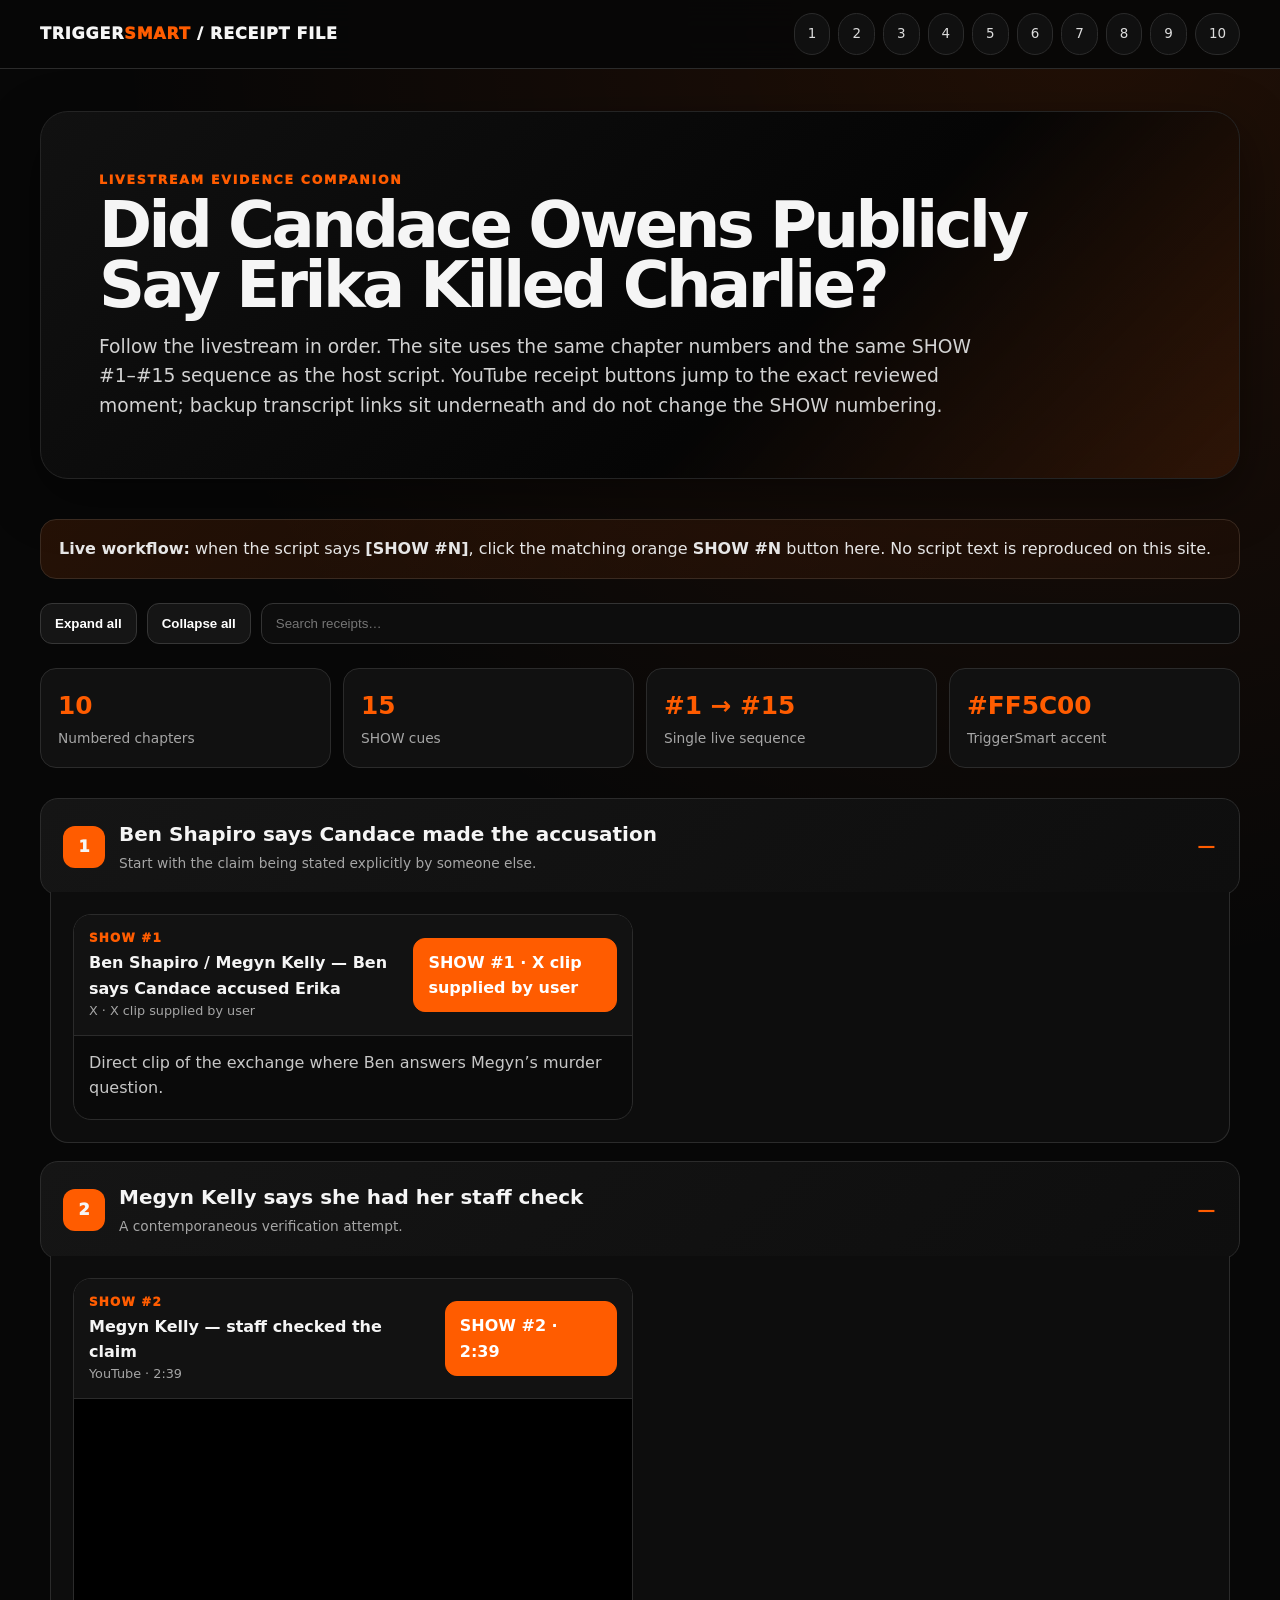
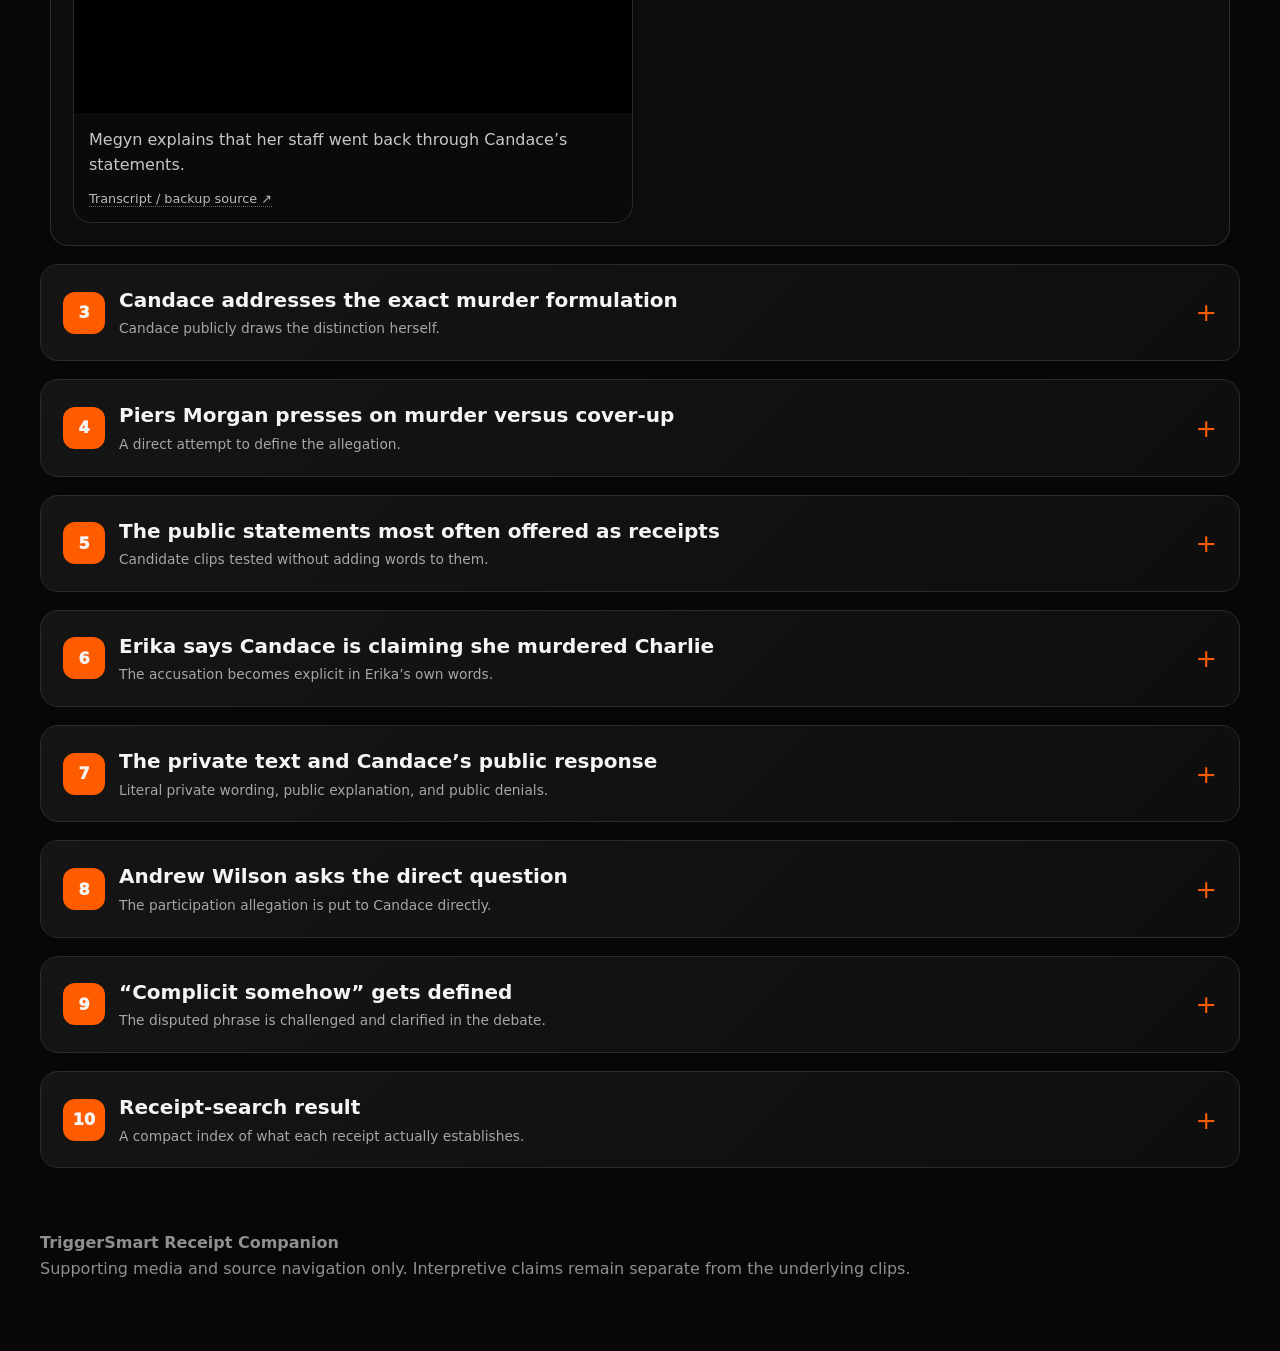
==== commit 4532f0ba: "Add files via upload" ====
--- a/index.html
+++ b/index.html
@@ -1,137 +1,4 @@
-<!doctype html>
-<html lang="en">
-<head>
-<meta charset="utf-8"/>
-<meta name="viewport" content="width=device-width,initial-scale=1"/>
-<meta name="theme-color" content="#070707"/>
-<title>TriggerSmart | Candace / Erika Public-Statement Receipt Search</title>
-<meta name="description" content="TriggerSmart evidence companion for verifying whether a public Candace Owens clip states that Erika Kirk killed Charlie Kirk. Ordered source clips, exact timestamps, transcripts, and receipt classification."/>
-<style>
-:root{--bg:#070707;--panel:#111;--panel2:#171717;--line:#2b2b2b;--muted:#a6a6a6;--text:#f5f5f5;--accent:#ff5c00;--accent2:#ff7a2f;--ok:#78d99a;--warn:#ffae75;--shadow:0 18px 55px rgba(0,0,0,.42);--radius:18px;--max:1240px}
-*{box-sizing:border-box} html{scroll-behavior:smooth} body{margin:0;background:radial-gradient(circle at 85% 0%,rgba(255,92,0,.11),transparent 31%),var(--bg);color:var(--text);font:16px/1.58 Inter,ui-sans-serif,system-ui,-apple-system,BlinkMacSystemFont,"Segoe UI",sans-serif} a{color:inherit} .wrap{max-width:var(--max);margin:auto;padding:0 20px}
-.topbar{position:sticky;top:0;z-index:50;background:rgba(7,7,7,.91);backdrop-filter:blur(18px);border-bottom:1px solid var(--line)} .topbar-inner{min-height:68px;display:flex;gap:18px;align-items:center;justify-content:space-between} .brandmark{display:flex;align-items:center;gap:10px;font-weight:950;letter-spacing:.05em;white-space:nowrap} .brandmark .trigger{color:#fff} .brandmark .smart{color:var(--accent)} .brandmark .slash{color:#676767;font-weight:500} .nav{display:flex;gap:8px;overflow:auto;scrollbar-width:none} .nav::-webkit-scrollbar{display:none} .nav a{white-space:nowrap;text-decoration:none;border:1px solid var(--line);background:#101010;padding:9px 13px;border-radius:999px;color:#d9d9d9;font-size:.84rem} .nav a:hover{border-color:#555;color:#fff}
-.hero{padding:42px 0 18px} .hero-frame{position:relative;overflow:hidden;border:1px solid #242424;background:linear-gradient(135deg,#111 0%,#050505 55%,rgba(255,92,0,.10));border-radius:28px;box-shadow:var(--shadow);min-height:390px} .hero-frame:before{content:"";position:absolute;width:430px;height:430px;border-radius:50%;right:-110px;top:-170px;border:42px solid rgba(255,92,0,.09);box-shadow:0 0 0 36px rgba(255,92,0,.025)} .hero-grid{position:relative;z-index:2;display:grid;grid-template-columns:minmax(0,1.5fr) minmax(260px,.6fr);gap:28px;align-items:end;min-height:390px;padding:clamp(28px,5vw,58px)} .eyebrow{color:var(--accent);font-weight:950;letter-spacing:.14em;text-transform:uppercase;font-size:.78rem} h1{font-size:clamp(2.25rem,5.5vw,5.15rem);line-height:.92;margin:.35rem 0 1rem;letter-spacing:-.06em;max-width:920px} .hero p{max-width:840px;margin:0;color:#d1d1d1;font-size:clamp(1rem,1.8vw,1.18rem)} .hero-side{border:1px solid #342116;background:rgba(255,92,0,.07);border-radius:18px;padding:18px} .hero-side b{display:block;color:var(--accent);font-size:1.02rem;margin-bottom:8px} .hero-side span{color:#d4d4d4}
-.notice{margin:20px 0 8px;border:1px solid #3a2a20;background:linear-gradient(135deg,rgba(255,92,0,.12),rgba(255,92,0,.035));border-radius:16px;padding:16px 18px;color:#e6e6e6} .notice.mini{margin:14px 0;font-size:.93rem} .notice strong{color:#fff}
-.controls{display:flex;flex-wrap:wrap;gap:10px;margin:24px 0} .btn{appearance:none;border:1px solid #363636;background:#151515;color:#fff;border-radius:12px;padding:11px 14px;font-weight:850;text-decoration:none;cursor:pointer;display:inline-flex;align-items:center;justify-content:center;gap:8px;transition:.15s ease} .btn:hover{transform:translateY(-1px);border-color:#666} .btn.primary{background:var(--accent);border-color:var(--accent);color:#fff} .btn.small{padding:8px 11px;border-radius:10px;font-size:.83rem} .search{flex:1 1 320px;min-width:230px;background:#0d0d0d;border:1px solid #333;border-radius:12px;color:#fff;padding:12px 14px;outline:none} .search:focus{border-color:var(--accent)}
-.summary-grid{display:grid;grid-template-columns:repeat(4,1fr);gap:12px;margin:14px 0 30px} .stat{border:1px solid var(--line);background:var(--panel);border-radius:16px;padding:17px} .stat b{display:block;color:var(--accent);font-size:1.55rem} .stat span{color:var(--muted);font-size:.86rem}
-.section{margin:18px 0} .section>summary{list-style:none;cursor:pointer;border:1px solid var(--line);background:linear-gradient(135deg,#151515,#0e0e0e);border-radius:18px;padding:20px 22px;display:flex;align-items:center;gap:14px;box-shadow:0 8px 30px rgba(0,0,0,.2)} .section>summary::-webkit-details-marker{display:none} .section>summary:after{content:"+";margin-left:10px;font-size:1.55rem;color:var(--accent);font-weight:300} .section[open]>summary:after{content:"−"} .num{width:42px;height:42px;border-radius:12px;display:grid;place-items:center;background:var(--accent);color:#fff;font-weight:950;flex:0 0 auto} .sumtitle{font-size:clamp(1.02rem,2vw,1.25rem);font-weight:900;letter-spacing:-.02em} .sumsub{font-size:.86rem;color:var(--muted);margin-top:2px} .status-chip{margin-left:auto;white-space:nowrap;border:1px solid #3b3b3b;border-radius:999px;padding:6px 9px;font-size:.7rem;font-weight:850;text-transform:uppercase;letter-spacing:.06em;color:#c8c8c8;background:#141414}
-.content{border:1px solid var(--line);border-top:0;margin:-3px 10px 0;background:#0d0d0d;border-radius:0 0 18px 18px;padding:22px} .lead{font-size:1.06rem;color:#e8e8e8;margin-top:0} .grid2{display:grid;grid-template-columns:1fr 1fr;gap:16px} .card{border:1px solid var(--line);background:var(--panel);border-radius:16px;padding:17px} .card h3{margin:.35rem 0 .55rem;font-size:1rem} .card p{margin:.45rem 0;color:#c7c7c7} .tag{display:inline-flex;align-items:center;border:1px solid #393939;border-radius:999px;padding:5px 9px;font-size:.7rem;font-weight:900;letter-spacing:.05em;text-transform:uppercase;color:#d4d4d4} .tag.gray{background:#1b1b1b}
-.evidence-list{display:grid;gap:9px;margin:14px 0} .evidence{border-left:3px solid var(--accent);background:#141414;padding:12px 14px;border-radius:0 11px 11px 0} .evidence b{color:#fff} .evidence span{color:#bfbfbf}
-.media{margin:18px 0;border:1px solid var(--line);background:#0a0a0a;border-radius:18px;overflow:hidden} .media-head{display:flex;gap:12px;align-items:center;justify-content:space-between;padding:14px 15px;border-bottom:1px solid var(--line);background:#121212} .media-title{font-weight:900} .media-note{font-size:.8rem;color:var(--muted);max-width:720px} .actions,.source-row,.receiptbar,.jumpbar{display:flex;flex-wrap:wrap;gap:8px} .jumpbar{margin:8px 0} .video{position:relative;padding-top:42%;background:#000;max-height:410px} .video iframe{position:absolute;inset:0;width:100%;height:100%;border:0} .clipgrid{display:grid;grid-template-columns:1fr 1fr;gap:14px}
-.statusgrid{display:grid;grid-template-columns:repeat(3,1fr);gap:12px;margin:16px 0} .statusbox{border:1px solid var(--line);background:#111;border-radius:14px;padding:14px} .statusbox b{display:block;margin-bottom:5px} .statusbox.ok b{color:var(--ok)} .statusbox.ext b{color:var(--warn)} .statusbox.neutral b{color:#d5d5d5} .statusbox span{color:#c0c0c0}
-.tablewrap{overflow:auto;border:1px solid var(--line);border-radius:14px} table{width:100%;border-collapse:collapse;min-width:780px} th,td{text-align:left;padding:11px 12px;border-bottom:1px solid #242424;vertical-align:top} th{background:#151515;color:#fff;font-size:.76rem;text-transform:uppercase;letter-spacing:.06em} td{color:#c7c7c7} code{color:#ffb184;background:#17100c;padding:2px 6px;border-radius:6px}
-.missing{border:1px dashed #5a3825;background:rgba(255,92,0,.055);border-radius:14px;padding:14px;margin-top:14px;color:#d7d7d7} .footer{padding:46px 0 70px;color:#8f8f8f} .footer strong{color:#ddd} .hide{display:none!important} .muted{color:var(--muted)}
-@media(max-width:900px){.summary-grid{grid-template-columns:repeat(2,1fr)}.grid2,.clipgrid,.statusgrid{grid-template-columns:1fr}.topbar-inner{align-items:flex-start;flex-direction:column;padding:10px 0}.nav{width:100%;padding-bottom:2px}.hero-grid{grid-template-columns:1fr;min-height:auto}.hero-side{max-width:600px}.content{margin-left:4px;margin-right:4px;padding:17px}.section>summary{padding:16px}.status-chip{display:none}.video{padding-top:56.25%}}
-@media(max-width:560px){.wrap{padding:0 13px}.summary-grid{grid-template-columns:1fr 1fr}.stat{padding:13px}.hero-frame{border-radius:18px}.hero-grid{padding:26px 18px}h1{font-size:2.35rem}.controls{align-items:stretch}.controls .btn{flex:1}.search{flex-basis:100%}.num{width:36px;height:36px;border-radius:10px}.media-head{align-items:flex-start;flex-direction:column}}
-@media print{.topbar,.controls,.btn,.video{display:none!important}.section{display:block}.content{display:block!important}}
-</style>
-</head>
-<body>
-<header class="topbar"><div class="wrap topbar-inner"><div class="brandmark"><span class="trigger">TRIGGER</span><span class="smart">SMART</span><span class="slash">/ RECEIPT FILE</span></div><nav class="nav"><a href="#s1">Start</a><a href="#s5">Candidate Clips</a><a href="#s8">Erika Statement</a><a href="#s9">Private Text</a><a href="#s11">Wilson Debate</a><a href="#s14">Receipt Index</a><a href="#s17">Result</a></nav></div></header>
-<main class="wrap">
-<section class="hero" id="top"><div class="hero-frame"><div class="hero-grid"><div><div class="eyebrow">TriggerSmart Audience Evidence Companion</div><h1>Did Candace Publicly Say Erika Killed Charlie?</h1><p>A source-order receipt search built around one narrow question: locate the original public clip, if one exists, rather than substituting interpretations, paraphrases, private messages, or third-party characterizations.</p></div><div class="hero-side"><b>Host standard</b><span>Original source first. Exact timestamp. Surrounding context. Different edits stay on different clocks. If a qualifying clip is found later, add it to the file.</span></div></div></div></section>
-<div class="notice"><strong>Evidence scope:</strong> This companion does not accuse Erika Kirk of wrongdoing and does not assign motive to Candace Owens. It catalogs public statements, candidate clips, a leaked private message, and direct clarifications for quote verification.</div>
-<div class="controls"><button class="btn primary" onclick="toggleAll(true)">Expand all</button><button class="btn" onclick="toggleAll(false)">Collapse all</button><input aria-label="Search companion" class="search" id="search" placeholder="Search names, phrases, timestamps…" type="search"/><button class="btn" onclick="copyCurrentResult()">Copy current result</button></div>
-<div class="summary-grid"><div class="stat"><b>17</b><span>Ordered evidence chapters</span></div><div class="stat"><b id="clipCount">—</b><span>Timestamp jump buttons</span></div><div class="stat"><b>PBD</b><span>Single master clock for debate clips</span></div><div class="stat"><b>0</b><span>Login requirements</span></div></div>
-<details class="section searchable" id="s1" open>
-      <summary><span class="num">1</span><div><div class="sumtitle">Ben Shapiro says that is what Candace is accusing Erika of</div><div class="sumsub">Start with the public characterization, then look for the underlying Candace quote</div></div><span class="status-chip">Third-party characterization</span></summary>
-      <div class="content"><p class="lead">This is the starting allegation in the evidence trail. The useful question is what Candace statement, if any, this characterization points back to.</p><div class="media searchable-item">
-      <div class="media-head"><div><div class="media-title">Ben Shapiro / Megyn Kelly — murder characterization exchange</div><div class="media-note">Candidate source: Ben describes what he believes Candace is accusing people of; Megyn asks specifically about Erika.</div></div><div class="actions"><a class="btn small primary" href="https://www.youtube.com/watch?v=tprng5mObQg&amp;t=4192s" target="_blank" rel="noopener noreferrer" data-clip="1">PLAY @ 1:09:52</a><a class="btn small" href="https://www.realclearpolitics.com/video/2025/11/07/ben_shapiro_tucker_carlson_is_an_ideological_launderer_of_bad_ideas_this_is_not_coming_from_a_place_of_personal_animus.html" target="_blank" rel="noopener noreferrer">Open contemporaneous coverage</a></div></div>
-      <div class="video"><iframe loading="lazy" allow="accelerometer; autoplay; clipboard-write; encrypted-media; gyroscope; picture-in-picture; web-share" allowfullscreen src="https://www.youtube.com/embed/tprng5mObQg?start=4192&rel=0" title="Ben Shapiro / Megyn Kelly — murder characterization exchange"></iframe></div>
-    </div><div class="evidence-list"><div class="evidence"><b>Receipt classification:</b> <span>Third-party characterization. This is not a clip of Candace making the direct statement.</span></div></div></div>
-    </details><details class="section searchable" id="s2" >
-      <summary><span class="num">2</span><div><div class="sumtitle">Megyn Kelly says she had her staff check</div><div class="sumsub">A contemporaneous attempt to locate the direct accusation</div></div><span class="status-chip">Independent check</span></summary>
-      <div class="content"><p class="lead">This section documents a separate attempt to answer the same question: did the direct public murder accusation actually appear in Candace's material?</p><div class="media searchable-item">
-      <div class="media-head"><div><div class="media-title">Megyn Kelly — staff review of what Candace had actually said</div><div class="media-note">Full episode; use this cut for the timing below.</div></div><div class="actions"><a class="btn small primary" href="https://www.youtube.com/watch?v=Xq9hI8lVFgs&amp;t=159s" target="_blank" rel="noopener noreferrer" data-clip="1">PLAY @ 2:39</a><a class="btn small" href="https://podscripts.co/podcasts/the-megyn-kelly-show/megyn-reveals-her-candace-and-erika-backstory-and-disturbing-new-rob-reiner-son-details-with-ruthless-ep-1214" target="_blank" rel="noopener noreferrer">Open transcript / source</a></div></div>
-      <div class="video"><iframe loading="lazy" allow="accelerometer; autoplay; clipboard-write; encrypted-media; gyroscope; picture-in-picture; web-share" allowfullscreen src="https://www.youtube.com/embed/Xq9hI8lVFgs?start=159&rel=0" title="Megyn Kelly — staff review of what Candace had actually said"></iframe></div>
-    </div><div class="jumpbar"><a class="btn small primary" href="https://www.youtube.com/watch?v=Xq9hI8lVFgs&amp;t=202s" target="_blank" rel="noopener noreferrer" data-clip="1">KEY FINDING @ 3:22</a></div><div class="evidence-list"><div class="evidence"><b>What to verify:</b> <span>Megyn says her staff checked the claim and, at that time, did not find that Candace had accused Erika of orchestrating Charlie's murder.</span></div></div></div>
-    </details><details class="section searchable" id="s3" >
-      <summary><span class="num">3</span><div><div class="sumtitle">Candace discusses the “Erika murdered Charlie” formulation</div><div class="sumsub">Her own public framing of the distinction being tested</div></div><span class="status-chip">Candace public statement</span></summary>
-      <div class="content"><p class="lead">This is useful because Candace addresses the exact formulation herself rather than leaving the audience to infer what distinction she is making.</p><div class="media searchable-item">
-      <div class="media-head"><div><div class="media-title">Candace Episode 279 — distinguishes questions from a murder accusation</div><div class="media-note">Public discussion of the exact “Erika murdered Charlie” formulation.</div></div><div class="actions"><a class="btn small primary" href="https://www.youtube.com/watch?v=6J6lRZPQ4jk&amp;t=1018s" target="_blank" rel="noopener noreferrer" data-clip="1">PLAY @ 16:58</a><a class="btn small" href="https://podscripts.co/podcasts/candace/erika-kirk-tells-me-to-stop-tyler-robinson-makes-his-first-appearance-candace-ep-279" target="_blank" rel="noopener noreferrer">Open transcript / source</a></div></div>
-      <div class="video"><iframe loading="lazy" allow="accelerometer; autoplay; clipboard-write; encrypted-media; gyroscope; picture-in-picture; web-share" allowfullscreen src="https://www.youtube.com/embed/6J6lRZPQ4jk?start=1018&rel=0" title="Candace Episode 279 — distinguishes questions from a murder accusation"></iframe></div>
-    </div><div class="jumpbar"><a class="btn small primary" href="https://www.youtube.com/watch?v=6J6lRZPQ4jk&amp;t=1099s" target="_blank" rel="noopener noreferrer" data-clip="1">KEY LINE @ 18:19</a></div><div class="evidence-list"><div class="evidence"><b>Receipt classification:</b> <span>Public statement directly addressing the distinction being investigated.</span></div></div></div>
-    </details><details class="section searchable" id="s4" >
-      <summary><span class="num">4</span><div><div class="sumtitle">Piers Morgan presses on exactly what Candace is alleging</div><div class="sumsub">Separate murder, cover-up and possible foreknowledge instead of collapsing them</div></div><span class="status-chip">Direct interview</span></summary>
-      <div class="content"><p class="lead">Use the buttons below to jump to each discrete question rather than scrubbing through the interview.</p><div class="media searchable-item">
-      <div class="media-head"><div><div class="media-title">Piers Morgan — murder, cover-up and foreknowledge questions</div><div class="media-note">Long-form interview; Piers repeatedly asks Candace to define the allegation.</div></div><div class="actions"><a class="btn small primary" href="https://www.youtube.com/watch?v=Xj1ql9H1s6g&amp;t=1357s" target="_blank" rel="noopener noreferrer" data-clip="1">PLAY @ 22:37</a><a class="btn small" href="https://podscripts.co/podcasts/piers-morgan-uncensored/i-will-not-stop-candace-owens-meets-erika-kirk-piers-morgan-interview" target="_blank" rel="noopener noreferrer">Open transcript / source</a></div></div>
-      <div class="video"><iframe loading="lazy" allow="accelerometer; autoplay; clipboard-write; encrypted-media; gyroscope; picture-in-picture; web-share" allowfullscreen src="https://www.youtube.com/embed/Xj1ql9H1s6g?start=1357&rel=0" title="Piers Morgan — murder, cover-up and foreknowledge questions"></iframe></div>
-    </div><div class="jumpbar"><a class="btn small primary" href="https://www.youtube.com/watch?v=Xj1ql9H1s6g&amp;t=1406s" target="_blank" rel="noopener noreferrer" data-clip="1">“I didn’t say that they murdered Charlie” @ 23:26</a></div><div class="jumpbar"><a class="btn small" href="https://www.youtube.com/watch?v=Xj1ql9H1s6g&amp;t=1526s" target="_blank" rel="noopener noreferrer" data-clip="1">Planning question @ 25:26</a></div><div class="jumpbar"><a class="btn small" href="https://www.youtube.com/watch?v=Xj1ql9H1s6g&amp;t=1558s" target="_blank" rel="noopener noreferrer" data-clip="1">Trigger-puller question @ 25:58</a></div><div class="jumpbar"><a class="btn small" href="https://www.youtube.com/watch?v=Xj1ql9H1s6g&amp;t=1560s" target="_blank" rel="noopener noreferrer" data-clip="1">Foreknowledge question @ 26:00</a></div><div class="jumpbar"><a class="btn small" href="https://www.youtube.com/watch?v=Xj1ql9H1s6g&amp;t=1622s" target="_blank" rel="noopener noreferrer" data-clip="1">Concrete-evidence statement @ 27:02</a></div></div>
-    </details><details class="section searchable" id="s5" >
-      <summary><span class="num">5</span><div><div class="sumtitle">February candidate clip: “straight to jail” / police questioning</div><div class="sumsub">Review the full opening before characterizing what was said</div></div><span class="status-chip">Candidate clip</span></summary>
-      <div class="content"><p class="lead">This clip is frequently relevant to discussions about Erika. The companion treats it as a candidate source and preserves the qualification and surrounding context.</p><div class="media searchable-item">
-      <div class="media-head"><div><div class="media-title">Candace Episode 305 — opening and police-questioning language</div><div class="media-note">Public episode; opening context matters because the qualification follows immediately.</div></div><div class="actions"><a class="btn small primary" href="https://www.youtube.com/watch?v=ti5Fxrvegno&amp;t=0s" target="_blank" rel="noopener noreferrer" data-clip="1">PLAY @ 0:00</a><a class="btn small" href="https://podscripts.co/podcasts/candace/heres-why-its-time-for-the-police-to-question-erika-kirk-candace-ep-305" target="_blank" rel="noopener noreferrer">Open transcript / source</a></div></div>
-      <div class="video"><iframe loading="lazy" allow="accelerometer; autoplay; clipboard-write; encrypted-media; gyroscope; picture-in-picture; web-share" allowfullscreen src="https://www.youtube.com/embed/ti5Fxrvegno?start=0&rel=0" title="Candace Episode 305 — opening and police-questioning language"></iframe></div>
-    </div><div class="jumpbar"><a class="btn small primary" href="https://www.youtube.com/watch?v=ti5Fxrvegno&amp;t=69s" target="_blank" rel="noopener noreferrer" data-clip="1">POLICE QUESTIONING @ 1:09</a></div><div class="evidence-list"><div class="evidence"><b>Search test:</b> <span>Play the language as spoken and check whether the clip contains the direct factual statement being searched for.</span></div></div></div>
-    </details><details class="section searchable" id="s6" >
-      <summary><span class="num">6</span><div><div class="sumtitle">March candidate clip: “complicit somehow”</div><div class="sumsub">Preserve the original wording exactly</div></div><span class="status-chip">Candidate clip</span></summary>
-      <div class="content"><p class="lead">This is one of the closest phrases linguistically, so the exact wording and the later clarification both belong in the evidence chain.</p><div class="media searchable-item">
-      <div class="media-head"><div><div class="media-title">Candace Episode 318 — “complicit somehow”</div><div class="media-note">The precise public wording later debated with Andrew Wilson.</div></div><div class="actions"><a class="btn small primary" href="https://www.youtube.com/watch?v=7ERqbYElOfs&amp;t=1126s" target="_blank" rel="noopener noreferrer" data-clip="1">PLAY @ 18:46</a><a class="btn small" href="https://podscripts.co/podcasts/candace/the-33-club-freemason-murder-plot-exposed-candace-ep-318" target="_blank" rel="noopener noreferrer">Open transcript / source</a></div></div>
-      <div class="video"><iframe loading="lazy" allow="accelerometer; autoplay; clipboard-write; encrypted-media; gyroscope; picture-in-picture; web-share" allowfullscreen src="https://www.youtube.com/embed/7ERqbYElOfs?start=1126&rel=0" title="Candace Episode 318 — “complicit somehow”"></iframe></div>
-    </div><div class="evidence-list"><div class="evidence"><b>Exact phrase to preserve:</b> <span>“Complicit somehow.” Do not append an object to the sentence until the later debate clarification is played.</span></div></div></div>
-    </details><details class="section searchable" id="s7" >
-      <summary><span class="num">7</span><div><div class="sumtitle">April candidate clips: “black widow” and O.J. reference</div><div class="sumsub">Two clips often offered in the broader argument</div></div><span class="status-chip">Candidate clips</span></summary>
-      <div class="content"><p class="lead">Both clips are included so they can be evaluated in full rather than described secondhand.</p><div class="media searchable-item">
-      <div class="media-head"><div><div class="media-title">Candace Episode 326 — “black widow” passage</div><div class="media-note">First April candidate clip.</div></div><div class="actions"><a class="btn small primary" href="https://www.youtube.com/watch?v=1mYNOqzAdXs&amp;t=1128s" target="_blank" rel="noopener noreferrer" data-clip="1">PLAY @ 18:48</a><a class="btn small" href="https://podscripts.co/podcasts/candace/secret-service-admits-there-was-no-threat-atf-releases-report-candace-ep-326" target="_blank" rel="noopener noreferrer">Open transcript / source</a></div></div>
-      <div class="video"><iframe loading="lazy" allow="accelerometer; autoplay; clipboard-write; encrypted-media; gyroscope; picture-in-picture; web-share" allowfullscreen src="https://www.youtube.com/embed/1mYNOqzAdXs?start=1128&rel=0" title="Candace Episode 326 — “black widow” passage"></iframe></div>
-    </div><div class="jumpbar"><a class="btn small primary" href="https://www.youtube.com/watch?v=1mYNOqzAdXs&amp;t=1136s" target="_blank" rel="noopener noreferrer" data-clip="1">PHRASE @ 18:56</a></div><div class="media searchable-item">
-      <div class="media-head"><div><div class="media-title">Candace Episode 326 — O.J. / “If I Did It” reference</div><div class="media-note">Second April candidate clip from the same episode.</div></div><div class="actions"><a class="btn small primary" href="https://www.youtube.com/watch?v=1mYNOqzAdXs&amp;t=1435s" target="_blank" rel="noopener noreferrer" data-clip="1">PLAY @ 23:55</a><a class="btn small" href="https://podscripts.co/podcasts/candace/secret-service-admits-there-was-no-threat-atf-releases-report-candace-ep-326" target="_blank" rel="noopener noreferrer">Open transcript / source</a></div></div>
-      <div class="video"><iframe loading="lazy" allow="accelerometer; autoplay; clipboard-write; encrypted-media; gyroscope; picture-in-picture; web-share" allowfullscreen src="https://www.youtube.com/embed/1mYNOqzAdXs?start=1435&rel=0" title="Candace Episode 326 — O.J. / “If I Did It” reference"></iframe></div>
-    </div><div class="jumpbar"><a class="btn small primary" href="https://www.youtube.com/watch?v=1mYNOqzAdXs&amp;t=1440s" target="_blank" rel="noopener noreferrer" data-clip="1">O.J. REFERENCE @ 24:00</a></div></div>
-    </details><details class="section searchable" id="s8" >
-      <summary><span class="num">8</span><div><div class="sumtitle">Erika states the accusation directly</div><div class="sumsub">Now identify what public Candace statement Erika is referring to</div></div><span class="status-chip">Erika public statement</span></summary>
-      <div class="content"><p class="lead">This is the cleanest statement of the allegation being investigated. The next step is to locate the underlying Candace public clip.</p><div class="media searchable-item">
-      <div class="media-head"><div><div class="media-title">Erika Kirk — “Candace Owens claiming I murdered my husband”</div><div class="media-note">Short excerpt containing the exact line; the official TBN page is linked separately below.</div></div><div class="actions"><a class="btn small primary" href="https://www.youtube.com/watch?v=sSb9-LFeTWw&amp;t=0s" target="_blank" rel="noopener noreferrer" data-clip="1">PLAY @ 0:00</a></div></div>
-      <div class="video"><iframe loading="lazy" allow="accelerometer; autoplay; clipboard-write; encrypted-media; gyroscope; picture-in-picture; web-share" allowfullscreen src="https://www.youtube.com/embed/sSb9-LFeTWw?start=0&rel=0" title="Erika Kirk — “Candace Owens claiming I murdered my husband”"></iframe></div>
-    </div><div class="grid2"><div class="card searchable-item"><span class="tag gray">Official source</span><h3>Official TBN source</h3><p>Official full program page. The relevant line occurs in the TBN cut at approximately <strong>7:42</strong>.</p><div class="source-row"><a class="btn small primary" href="https://www.tbn.org/programs/charlie-kirk-today/episodes/erika-kirk-april-30-2026-charlie-kirk-today" target="_blank" rel="noopener noreferrer">Open official TBN page</a></div></div><div class="card searchable-item"><span class="tag gray">Alternate cut</span><h3>Alternate transcript timing</h3><p>The Charlie Kirk Show transcript places the same line at approximately <strong>8:56</strong>, demonstrating that different edits use different clocks.</p><div class="source-row"><a class="btn small" href="https://manowhisper.signalnetwork.org/show/the-charlie-kirk-show/episode/a-special-message-from-mrs-erika-kirk" target="_blank" rel="noopener noreferrer">Open transcript at 8:56</a></div></div></div></div>
-    </details><details class="section searchable" id="s9" >
-      <summary><span class="num">9</span><div><div class="sumtitle">The private text: literal words, different evidentiary category</div><div class="sumsub">Separate “publicly available now” from “originally made as a public statement”</div></div><span class="status-chip">Private message</span></summary>
-      <div class="content"><p class="lead">This receipt contains the literal murder wording, so it belongs in the companion. Its original context and publication status also belong with it.</p><div class="grid2"><div class="card searchable-item"><span class="tag gray">Private message</span><h3>Andrew Kolvet screenshot</h3><p>A screenshot of a private conversation attributed to Candace includes the literal question about murdering her husband. Candace later acknowledges sending the message.</p><div class="source-row"><a class="btn small primary" href="https://wltreport.com/2026/04/30/tpusas-andrew-kolvet-exposes-candace-owens-brings-receipts/" target="_blank" rel="noopener noreferrer">Open screenshot / post reproduction</a><a class="btn small" href="https://t.co/bebossdK93" target="_blank" rel="noopener noreferrer">Open Kolvet post redirect</a></div></div><div class="card searchable-item"><span class="tag gray">Public response</span><h3>Candace public response to Erika</h3><p>Reporting reproduces Candace's public response that Erika was responding to something Candace says she never said publicly.</p><div class="source-row"><a class="btn small" href="https://knewz.com/candace-owens-gun-for-erika-kirk-over-her-honorary-doctorate/" target="_blank" rel="noopener noreferrer">Open report / reproduced post</a></div></div></div><div class="notice mini"><strong>Classification:</strong> The screenshot is a private message that later became public because it was released by someone else. Keep that category distinct from a statement originally made publicly to Candace's audience.</div></div>
-    </details><details class="section searchable" id="s10" >
-      <summary><span class="num">10</span><div><div class="sumtitle">Candace explains the private message herself</div><div class="sumsub">Authentication and context come from Candace’s own public response</div></div><span class="status-chip">Candace public response</span></summary>
-      <div class="content"><p class="lead">This section resolves authenticity of the private message and records Candace's public explanation rather than inferring intent.</p><div class="media searchable-item">
-      <div class="media-head"><div><div class="media-title">Candace Episode 330 — response to the leaked private message</div><div class="media-note">Candace acknowledges the message and gives her explanation of context.</div></div><div class="actions"><a class="btn small primary" href="https://www.youtube.com/watch?v=qZ8RWfyuewQ&amp;t=3105s" target="_blank" rel="noopener noreferrer" data-clip="1">PLAY @ 51:45</a><a class="btn small" href="https://podscripts.co/podcasts/candace/time-magazine-worlds-most-vile-person-candace-ep-330" target="_blank" rel="noopener noreferrer">Open transcript / source</a></div></div>
-      <div class="video"><iframe loading="lazy" allow="accelerometer; autoplay; clipboard-write; encrypted-media; gyroscope; picture-in-picture; web-share" allowfullscreen src="https://www.youtube.com/embed/qZ8RWfyuewQ?start=3105&rel=0" title="Candace Episode 330 — response to the leaked private message"></iframe></div>
-    </div><div class="jumpbar"><a class="btn small primary" href="https://www.youtube.com/watch?v=qZ8RWfyuewQ&amp;t=3350s" target="_blank" rel="noopener noreferrer" data-clip="1">SECOND DIRECT DENIAL @ 55:50</a></div></div>
-    </details><details class="section searchable" id="s11" >
-      <summary><span class="num">11</span><div><div class="sumtitle">Andrew Wilson asks the direct participation question</div><div class="sumsub">A near-exact version of the question this companion is testing</div></div><span class="status-chip">Direct question</span></summary>
-      <div class="content"><p class="lead">Andrew asks whether Candace has evidence that Erika or TPUSA participated in Charlie's murder. This is one of the highest-value clips in the receipt search.</p><div class="media searchable-item">
-      <div class="media-head"><div><div class="media-title">PBD master debate — Andrew Wilson asks about participation in Charlie’s murder</div><div class="media-note">All debate timestamps from here forward use the full PBD Podcast master recording.</div></div><div class="actions"><a class="btn small primary" href="https://www.youtube.com/watch?v=nPhCKwJ6ye8&amp;t=8760s" target="_blank" rel="noopener noreferrer" data-clip="1">PLAY @ 2:26:00</a><a class="btn small" href="https://owenswilsondebate.com/transcript" target="_blank" rel="noopener noreferrer">Open transcript / source</a></div></div>
-      <div class="video"><iframe loading="lazy" allow="accelerometer; autoplay; clipboard-write; encrypted-media; gyroscope; picture-in-picture; web-share" allowfullscreen src="https://www.youtube.com/embed/nPhCKwJ6ye8?start=8760&rel=0" title="PBD master debate — Andrew Wilson asks about participation in Charlie’s murder"></iframe></div>
-    </div><div class="notice mini"><strong>Master-recording rule:</strong> Do not apply these timestamps to shorter debate uploads. The PBD master is the clock for Sections 11–13.</div></div>
-    </details><details class="section searchable" id="s12" >
-      <summary><span class="num">12</span><div><div class="sumtitle">The “legal pickle” question — correct PBD timestamp</div><div class="sumsub">Expanded personal-belief question, preserved as a non-answer if no yes/no is given</div></div><span class="status-chip">Direct question</span></summary>
-      <div class="content"><p class="lead">This is the corrected full-master timestamp for the exchange that was previously mis-timed.</p><div class="media searchable-item">
-      <div class="media-head"><div><div class="media-title">PBD master debate — participation / foreknowledge / facilitation</div><div class="media-note">Expanded version of Andrew Wilson’s question.</div></div><div class="actions"><a class="btn small primary" href="https://www.youtube.com/watch?v=nPhCKwJ6ye8&amp;t=9721s" target="_blank" rel="noopener noreferrer" data-clip="1">PLAY @ 2:42:01</a><a class="btn small" href="https://owenswilsondebate.com/transcript" target="_blank" rel="noopener noreferrer">Open transcript / source</a></div></div>
-      <div class="video"><iframe loading="lazy" allow="accelerometer; autoplay; clipboard-write; encrypted-media; gyroscope; picture-in-picture; web-share" allowfullscreen src="https://www.youtube.com/embed/nPhCKwJ6ye8?start=9721&rel=0" title="PBD master debate — participation / foreknowledge / facilitation"></iframe></div>
-    </div></div>
-    </details><details class="section searchable" id="s13" >
-      <summary><span class="num">13</span><div><div class="sumtitle">“Complicit somehow” gets defined in real time</div><div class="sumsub">Original phrase, challenged interpretation, then stated meaning</div></div><span class="status-chip">Direct clarification</span></summary>
-      <div class="content"><p class="lead">This sequence is designed to be played in order so the audience hears the phrase, Andrew's added wording, Candace's objection, and her later definition.</p><div class="media searchable-item">
-      <div class="media-head"><div><div class="media-title">PBD master debate — “complicit somehow” is replayed and challenged</div><div class="media-note">Andrew asks whether “complicit somehow” means complicit in Charlie’s death.</div></div><div class="actions"><a class="btn small primary" href="https://www.youtube.com/watch?v=nPhCKwJ6ye8&amp;t=9840s" target="_blank" rel="noopener noreferrer" data-clip="1">PLAY @ 2:44:00</a><a class="btn small" href="https://owenswilsondebate.com/transcript" target="_blank" rel="noopener noreferrer">Open transcript / source</a></div></div>
-      <div class="video"><iframe loading="lazy" allow="accelerometer; autoplay; clipboard-write; encrypted-media; gyroscope; picture-in-picture; web-share" allowfullscreen src="https://www.youtube.com/embed/nPhCKwJ6ye8?start=9840&rel=0" title="PBD master debate — “complicit somehow” is replayed and challenged"></iframe></div>
-    </div><div class="jumpbar"><a class="btn small primary" href="https://www.youtube.com/watch?v=nPhCKwJ6ye8&amp;t=9901s" target="_blank" rel="noopener noreferrer" data-clip="1">“YOU ADDED THOSE WORDS” @ 2:45:01</a></div><div class="jumpbar"><a class="btn small primary" href="https://www.youtube.com/watch?v=nPhCKwJ6ye8&amp;t=10021s" target="_blank" rel="noopener noreferrer" data-clip="1">CANDACE DEFINES “COMPLICIT” @ 2:47:01</a></div></div>
-    </details><details class="section searchable" id="s14" >
-      <summary><span class="num">14</span><div><div class="sumtitle">Candidate-clip review matrix</div><div class="sumsub">All key sources in the same order they were tested</div></div><span class="status-chip">Receipt index</span></summary>
-      <div class="content"><p class="lead">This compact index lets the host jump back to any candidate clip without repeating the surrounding discussion.</p><div class="tablewrap"><table><thead><tr><th>Source</th><th>Time</th><th>What the clip is</th><th>Jump</th></tr></thead><tbody><tr><td>Ben / Megyn</td><td><code>1:09:52</code></td><td>Third-party characterization</td><td><a class="btn small" href="https://www.youtube.com/watch?v=tprng5mObQg&amp;t=4192s" target="_blank" rel="noopener noreferrer" data-clip="1">Open timestamp</a></td></tr><tr><td>Megyn staff check</td><td><code>3:22</code></td><td>Independent check</td><td><a class="btn small" href="https://www.youtube.com/watch?v=Xq9hI8lVFgs&amp;t=202s" target="_blank" rel="noopener noreferrer" data-clip="1">Open timestamp</a></td></tr><tr><td>Candace Ep. 279</td><td><code>18:19</code></td><td>Direct discussion of formulation</td><td><a class="btn small" href="https://www.youtube.com/watch?v=6J6lRZPQ4jk&amp;t=1099s" target="_blank" rel="noopener noreferrer" data-clip="1">Open timestamp</a></td></tr><tr><td>Piers Morgan</td><td><code>23:26</code></td><td>Direct denial of “murdered Charlie” wording</td><td><a class="btn small" href="https://www.youtube.com/watch?v=Xj1ql9H1s6g&amp;t=1406s" target="_blank" rel="noopener noreferrer" data-clip="1">Open timestamp</a></td></tr><tr><td>Candace Ep. 305</td><td><code>1:09</code></td><td>Police-questioning candidate clip</td><td><a class="btn small" href="https://www.youtube.com/watch?v=ti5Fxrvegno&amp;t=69s" target="_blank" rel="noopener noreferrer" data-clip="1">Open timestamp</a></td></tr><tr><td>Candace Ep. 318</td><td><code>18:46</code></td><td>“Complicit somehow”</td><td><a class="btn small" href="https://www.youtube.com/watch?v=7ERqbYElOfs&amp;t=1126s" target="_blank" rel="noopener noreferrer" data-clip="1">Open timestamp</a></td></tr><tr><td>Candace Ep. 326</td><td><code>24:00</code></td><td>O.J. candidate clip</td><td><a class="btn small" href="https://www.youtube.com/watch?v=1mYNOqzAdXs&amp;t=1440s" target="_blank" rel="noopener noreferrer" data-clip="1">Open timestamp</a></td></tr><tr><td>Erika statement</td><td><code>0:00 excerpt</code></td><td>Erika’s characterization</td><td><a class="btn small" href="https://www.youtube.com/watch?v=sSb9-LFeTWw&amp;t=0s" target="_blank" rel="noopener noreferrer" data-clip="1">Open timestamp</a></td></tr><tr><td>Candace Ep. 330</td><td><code>55:50</code></td><td>Direct public response</td><td><a class="btn small" href="https://www.youtube.com/watch?v=qZ8RWfyuewQ&amp;t=3350s" target="_blank" rel="noopener noreferrer" data-clip="1">Open timestamp</a></td></tr><tr><td>PBD debate</td><td><code>2:26:00</code></td><td>Direct participation question</td><td><a class="btn small" href="https://www.youtube.com/watch?v=nPhCKwJ6ye8&amp;t=8760s" target="_blank" rel="noopener noreferrer" data-clip="1">Open timestamp</a></td></tr><tr><td>PBD debate</td><td><code>2:45:01</code></td><td>Objects to “in his death” wording</td><td><a class="btn small" href="https://www.youtube.com/watch?v=nPhCKwJ6ye8&amp;t=9901s" target="_blank" rel="noopener noreferrer" data-clip="1">Open timestamp</a></td></tr><tr><td>PBD debate</td><td><code>2:47:01</code></td><td>Defines “complicit”</td><td><a class="btn small" href="https://www.youtube.com/watch?v=nPhCKwJ6ye8&amp;t=10021s" target="_blank" rel="noopener noreferrer" data-clip="1">Open timestamp</a></td></tr></tbody></table></div></div>
-    </details><details class="section searchable" id="s15" >
-      <summary><span class="num">15</span><div><div class="sumtitle">Interpretation versus a direct public statement</div><div class="sumsub">Keep the evidentiary claims separate</div></div><span class="status-chip">Method</span></summary>
-      <div class="content"><p class="lead">This section is a methodology card: it does not tell the audience how to interpret any speaker's motives.</p><div class="grid2"><div class="card searchable-item"><span class="tag gray">Distinction</span><h3>Interpretation claim</h3><p>A viewer can interpret a collection of statements as implying something without that interpretation becoming a verbatim quotation.</p><div class="source-row"><a class="btn small" href="https://www.youtube.com/watch?v=7ERqbYElOfs&amp;t=1126s" target="_blank" rel="noopener noreferrer" data-clip="1">Re-open “complicit somehow”</a></div></div><div class="card searchable-item"><span class="tag gray">Distinction</span><h3>Direct-statement claim</h3><p>A claim that Candace publicly said Erika killed Charlie is testable by producing the specific public statement, source recording and timestamp.</p><div class="source-row"><a class="btn small primary" href="https://www.youtube.com/watch?v=nPhCKwJ6ye8&amp;t=8760s" target="_blank" rel="noopener noreferrer" data-clip="1">Re-open direct Wilson question</a></div></div></div></div>
-    </details><details class="section searchable" id="s16" >
-      <summary><span class="num">16</span><div><div class="sumtitle">Why the timestamps differ across uploads</div><div class="sumsub">Source and timestamp must stay paired</div></div><span class="status-chip">QA control</span></summary>
-      <div class="content"><p class="lead">Different edits have different clocks. This section exists so the host can avoid mixing a timestamp from one cut with another upload.</p><div class="grid2"><div class="card searchable-item"><span class="tag gray">Timestamp control</span><h3>PBD full master</h3><p>Use this recording for Sections 11–13. Its timestamps are the corrected master clock.</p><div class="source-row"><a class="btn small primary" href="https://www.youtube.com/watch?v=nPhCKwJ6ye8&amp;t=8760s" target="_blank" rel="noopener noreferrer" data-clip="1">OPEN MASTER @ 2:26:00</a><a class="btn small" href="https://www.youtube.com/watch?v=nPhCKwJ6ye8" target="_blank" rel="noopener noreferrer">Open full master</a></div></div><div class="card searchable-item"><span class="tag gray">Alternate edit</span><h3>Alternate debate cut</h3><p>A shorter debate upload uses a different timeline. Do not copy PBD-master timestamps onto this cut.</p><div class="source-row"><a class="btn small" href="https://www.youtube.com/watch?v=aPOyk1i2LOc" target="_blank" rel="noopener noreferrer">Open alternate cut</a></div></div><div class="card searchable-item"><span class="tag gray">Timestamp control</span><h3>Erika official TBN cut</h3><p>Official source page; the line appears around 7:42 on this edit.</p><div class="source-row"><a class="btn small" href="https://www.tbn.org/programs/charlie-kirk-today/episodes/erika-kirk-april-30-2026-charlie-kirk-today" target="_blank" rel="noopener noreferrer">Open official TBN source</a></div></div><div class="card searchable-item"><span class="tag gray">Alternate edit</span><h3>Erika alternate transcript</h3><p>The Charlie Kirk Show transcript places the same sentence at about 8:56.</p><div class="source-row"><a class="btn small" href="https://manowhisper.signalnetwork.org/show/the-charlie-kirk-show/episode/a-special-message-from-mrs-erika-kirk" target="_blank" rel="noopener noreferrer">Open alternate transcript</a></div></div></div></div>
-    </details><details class="section searchable" id="s17" >
-      <summary><span class="num">17</span><div><div class="sumtitle">Receipt-search result</div><div class="sumsub">What the reviewed public-source set does and does not contain</div></div><span class="status-chip">Current result</span></summary>
-      <div class="content"><p class="lead">This is the current evidence status for the narrow quote-verification question. It is designed to be updated if a qualifying public clip is found later.</p><div class="statusgrid"><div class="statusbox ok"><b>Direct public statement located?</b><span>No qualifying clip was located in the reviewed source set where Candace expressly states as fact that Erika killed Charlie or participated in his murder.</span></div><div class="statusbox ext"><b>Literal murder wording located?</b><span>Yes — in a private message later published by Andrew Kolvet. Candace acknowledges sending it and gives a public explanation of its context.</span></div><div class="statusbox neutral"><b>Other relevant public material?</b><span>Yes — multiple candidate clips, third-party characterizations, questions, jokes, and later direct clarification are preserved above.</span></div></div><div class="receiptbar"><a class="btn small primary" href="https://www.youtube.com/watch?v=nPhCKwJ6ye8&amp;t=8760s" target="_blank" rel="noopener noreferrer" data-clip="1">DIRECT QUESTION @ 2:26:00</a><a class="btn small" href="https://www.youtube.com/watch?v=nPhCKwJ6ye8&amp;t=9901s" target="_blank" rel="noopener noreferrer" data-clip="1">CLARIFICATION @ 2:45:01</a><a class="btn small" href="https://www.youtube.com/watch?v=nPhCKwJ6ye8&amp;t=10021s" target="_blank" rel="noopener noreferrer" data-clip="1">DEFINITION @ 2:47:01</a></div><div class="missing"><strong>Update rule:</strong> If a public clip is located that contains the direct statement, add the original source, exact timestamp and surrounding context here rather than substituting a paraphrase.</div></div>
-    </details>
-<footer class="footer"><p><strong>TriggerSmart Receipt File</strong> — public-statement verification companion.</p><p>Sources can be edited, removed, re-cut, or re-uploaded by their publishers. Preserve source title + exact timestamp together. This page is a navigation aid, not an allegation of criminal conduct.</p></footer>
-</main>
-<script>
-const sections=[...document.querySelectorAll('details.section')];
-function toggleAll(open){sections.forEach(s=>s.open=open)}
-const search=document.getElementById('search');
-search.addEventListener('input',()=>{const q=search.value.trim().toLowerCase();document.querySelectorAll('.searchable').forEach(el=>{const hit=!q||el.innerText.toLowerCase().includes(q);el.classList.toggle('hide',!hit);if(q&&hit)el.open=true})});
-document.getElementById('clipCount').textContent=document.querySelectorAll('[data-clip="1"]').length;
-function copyCurrentResult(){const t='Current receipt-search result: No qualifying public clip was located in the reviewed source set where Candace Owens expressly states as fact that Erika Kirk killed Charlie Kirk or participated in his murder. A private message containing literal murder wording was later published by Andrew Kolvet; Candace acknowledged sending it and publicly explained its context.';navigator.clipboard?.writeText(t);}
-</script>
-</body></html>+<!doctype html><html lang="en"><head><meta charset="utf-8"><meta name="viewport" content="width=device-width,initial-scale=1"><meta name="theme-color" content="#070707"><title>TriggerSmart | Candace / Erika Receipt Companion</title><meta name="description" content="TriggerSmart receipt companion: 10 numbered chapters and 15 synchronized SHOW cues for the Candace Owens / Erika Kirk public-statement audit."><style>
+:root{--bg:#070707;--panel:#111;--panel2:#171717;--line:#2b2b2b;--muted:#a6a6a6;--text:#f5f5f5;--accent:#ff5c00;--accent2:#ff7a2f;--shadow:0 18px 55px rgba(0,0,0,.42);--radius:18px;--max:1240px}
+*{box-sizing:border-box}html{scroll-behavior:smooth}body{margin:0;background:radial-gradient(circle at 85% 0%,rgba(255,92,0,.11),transparent 31%),var(--bg);color:var(--text);font:16px/1.58 Inter,ui-sans-serif,system-ui,-apple-system,BlinkMacSystemFont,"Segoe UI",sans-serif}a{color:inherit}.wrap{max-width:var(--max);margin:auto;padding:0 20px}.topbar{position:sticky;top:0;z-index:50;background:rgba(7,7,7,.92);backdrop-filter:blur(18px);border-bottom:1px solid var(--line)}.topbar-inner{min-height:68px;display:flex;gap:18px;align-items:center;justify-content:space-between}.brandmark{font-weight:950;letter-spacing:.05em;white-space:nowrap}.brandmark span{color:var(--accent)}.nav{display:flex;gap:8px;overflow:auto;scrollbar-width:none}.nav a{white-space:nowrap;text-decoration:none;border:1px solid var(--line);background:#101010;padding:9px 13px;border-radius:999px;color:#ddd;font-size:.84rem}.hero{padding:42px 0 20px}.hero-frame{border:1px solid #242424;background:linear-gradient(135deg,#111,#050505 62%,rgba(255,92,0,.11));border-radius:28px;padding:clamp(28px,5vw,58px);box-shadow:var(--shadow)}.eyebrow{color:var(--accent);font-weight:950;letter-spacing:.14em;text-transform:uppercase;font-size:.78rem}h1{font-size:clamp(2.2rem,5vw,4.8rem);line-height:.94;margin:.35rem 0 1rem;letter-spacing:-.055em;max-width:980px}.hero p{max-width:880px;margin:0;color:#d2d2d2;font-size:clamp(1rem,1.8vw,1.17rem)}.notice{margin:20px 0 8px;border:1px solid #3a2a20;background:linear-gradient(135deg,rgba(255,92,0,.12),rgba(255,92,0,.035));border-radius:16px;padding:16px 18px;color:#e6e6e6}.notice.mini{margin:0 0 18px}.controls{display:flex;flex-wrap:wrap;gap:10px;margin:24px 0}.btn{appearance:none;border:1px solid #363636;background:#151515;color:#fff;border-radius:12px;padding:11px 14px;font-weight:900;text-decoration:none;cursor:pointer;display:inline-flex;align-items:center;justify-content:center;gap:8px}.btn:hover{transform:translateY(-1px);border-color:#666}.btn.primary{background:var(--accent);border-color:var(--accent)}.search{flex:1 1 320px;min-width:230px;background:#0d0d0d;border:1px solid #333;border-radius:12px;color:#fff;padding:12px 14px;outline:none}.summary-grid{display:grid;grid-template-columns:repeat(4,1fr);gap:12px;margin:14px 0 30px}.stat{border:1px solid var(--line);background:var(--panel);border-radius:16px;padding:17px}.stat b{display:block;color:var(--accent);font-size:1.55rem}.stat span{color:var(--muted);font-size:.86rem}.section{margin:18px 0}.section>summary{list-style:none;cursor:pointer;border:1px solid var(--line);background:linear-gradient(135deg,#151515,#0e0e0e);border-radius:18px;padding:20px 22px;display:flex;align-items:center;gap:14px}.section>summary::-webkit-details-marker{display:none}.section>summary:after{content:"+";margin-left:auto;font-size:1.6rem;color:var(--accent)}.section[open]>summary:after{content:"−"}.num{width:42px;height:42px;border-radius:12px;display:grid;place-items:center;background:var(--accent);font-weight:950;flex:0 0 auto}.sumtitle{font-size:clamp(1.02rem,2vw,1.25rem);font-weight:900}.sumsub{font-size:.86rem;color:var(--muted);margin-top:2px}.content{border:1px solid var(--line);border-top:0;margin:-3px 10px 0;background:#0d0d0d;border-radius:0 0 18px 18px;padding:22px}.clipgrid{display:grid;grid-template-columns:1fr 1fr;gap:14px}.media{border:1px solid var(--line);background:#0a0a0a;border-radius:18px;overflow:hidden}.media-head{display:flex;gap:12px;align-items:center;justify-content:space-between;padding:14px 15px;border-bottom:1px solid var(--line);background:#121212}.showlabel{color:var(--accent);font-size:.75rem;font-weight:950;letter-spacing:.1em}.media-title{font-weight:900;margin-top:2px}.media-note{font-size:.8rem;color:var(--muted)}.media-foot{padding:12px 15px}.media-foot p{margin:.1rem 0 .45rem;color:#c7c7c7}.ref{font-size:.8rem;color:#bcbcbc;text-decoration:none;border-bottom:1px dotted #666}.ref:hover{color:#fff}.video{position:relative;padding-top:56.25%;background:#000}.video iframe{position:absolute;inset:0;width:100%;height:100%;border:0}.tablewrap{overflow:auto;border:1px solid var(--line);border-radius:14px}table{width:100%;border-collapse:collapse;min-width:850px}th,td{text-align:left;padding:11px 12px;border-bottom:1px solid #242424;vertical-align:top}th{background:#151515;color:#fff;font-size:.78rem;text-transform:uppercase;letter-spacing:.06em}td{color:#c7c7c7}.footer{padding:44px 0 70px;color:#8f8f8f}.hide{display:none!important}@media(max-width:900px){.summary-grid,.clipgrid{grid-template-columns:1fr}.topbar-inner{align-items:flex-start;flex-direction:column;padding:10px 0}.nav{width:100%;padding-bottom:2px}.content{margin-left:4px;margin-right:4px;padding:17px}.section>summary{padding:16px}.sumsub{display:none}.media-head{align-items:flex-start;flex-direction:column}.show-btn{width:100%}}@media(max-width:560px){.wrap{padding:0 13px}.hero-frame{border-radius:18px}.controls{align-items:stretch}.controls .btn{flex:1}.search{flex-basis:100%}}
+</style></head><body><header class="topbar"><div class="wrap topbar-inner"><div class="brandmark">TRIGGER<span>SMART</span> / RECEIPT FILE</div><nav class="nav"><a href="#chapter-1">1</a><a href="#chapter-2">2</a><a href="#chapter-3">3</a><a href="#chapter-4">4</a><a href="#chapter-5">5</a><a href="#chapter-6">6</a><a href="#chapter-7">7</a><a href="#chapter-8">8</a><a href="#chapter-9">9</a><a href="#chapter-10">10</a></nav></div></header><main class="wrap"><section class="hero"><div class="hero-frame"><div class="eyebrow">Livestream Evidence Companion</div><h1>Did Candace Owens Publicly Say Erika Killed Charlie?</h1><p>Follow the livestream in order. The site uses the same chapter numbers and the same SHOW #1–#15 sequence as the host script. YouTube receipt buttons jump to the exact reviewed moment; backup transcript links sit underneath and do not change the SHOW numbering.</p></div></section><div class="notice"><strong>Live workflow:</strong> when the script says <b>[SHOW #N]</b>, click the matching orange <b>SHOW #N</b> button here. No script text is reproduced on this site.</div><div class="controls"><button class="btn" onclick="toggleAll(true)">Expand all</button><button class="btn" onclick="toggleAll(false)">Collapse all</button><input class="search" id="search" type="search" placeholder="Search receipts…" aria-label="Search receipts"></div><div class="summary-grid"><div class="stat"><b>10</b><span>Numbered chapters</span></div><div class="stat"><b>15</b><span>SHOW cues</span></div><div class="stat"><b>#1 → #15</b><span>Single live sequence</span></div><div class="stat"><b>#FF5C00</b><span>TriggerSmart accent</span></div></div><details class="section searchable" id="chapter-1" open><summary><span class="num">1</span><div><div class="sumtitle">Ben Shapiro says Candace made the accusation</div><div class="sumsub">Start with the claim being stated explicitly by someone else.</div></div></summary><div class="content"><div class="clipgrid"><div class="media searchable" data-show="1"><div class="media-head"><div><div class="showlabel">SHOW #1</div><div class="media-title">Ben Shapiro / Megyn Kelly — Ben says Candace accused Erika</div><div class="media-note">X · X clip supplied by user</div></div><a class="btn primary show-btn" href="https://x.com/johnfkjuniorq/status/2110226452394184989?s=20" target="_blank" rel="noopener noreferrer">SHOW #1 · X clip supplied by user</a></div><div class="media-foot"><p>Direct clip of the exchange where Ben answers Megyn’s murder question.</p></div></div></div></div></details><details class="section searchable" id="chapter-2" open><summary><span class="num">2</span><div><div class="sumtitle">Megyn Kelly says she had her staff check</div><div class="sumsub">A contemporaneous verification attempt.</div></div></summary><div class="content"><div class="clipgrid"><div class="media searchable" data-show="2"><div class="media-head"><div><div class="showlabel">SHOW #2</div><div class="media-title">Megyn Kelly — staff checked the claim</div><div class="media-note">YouTube · 2:39</div></div><a class="btn primary show-btn" href="https://www.youtube.com/watch?v=Xq9hI8lVFgs&amp;t=159s" target="_blank" rel="noopener noreferrer">SHOW #2 · 2:39</a></div><div class="video"><iframe loading="lazy" allowfullscreen src="https://www.youtube.com/embed/Xq9hI8lVFgs?start=159&rel=0" title="Megyn Kelly — staff checked the claim"></iframe></div><div class="media-foot"><p>Megyn explains that her staff went back through Candace’s statements.</p><a class="ref" href="https://podscripts.co/podcasts/the-megyn-kelly-show/megyn-reveals-her-candace-and-erika-backstory-and-disturbing-new-rob-reiner-son-details-with-ruthless-ep-1214" target="_blank" rel="noopener noreferrer">Transcript / backup source ↗</a></div></div></div></div></details><details class="section searchable" id="chapter-3" ><summary><span class="num">3</span><div><div class="sumtitle">Candace addresses the exact murder formulation</div><div class="sumsub">Candace publicly draws the distinction herself.</div></div></summary><div class="content"><div class="clipgrid"><div class="media searchable" data-show="3"><div class="media-head"><div><div class="showlabel">SHOW #3</div><div class="media-title">Candace — “Erika murdered Charlie” formulation</div><div class="media-note">YouTube · 16:58</div></div><a class="btn primary show-btn" href="https://www.youtube.com/watch?v=6J6lRZPQ4jk&amp;t=1018s" target="_blank" rel="noopener noreferrer">SHOW #3 · 16:58</a></div><div class="video"><iframe loading="lazy" allowfullscreen src="https://www.youtube.com/embed/6J6lRZPQ4jk?start=1018&rel=0" title="Candace — “Erika murdered Charlie” formulation"></iframe></div><div class="media-foot"><p>Candace distinguishes questioning from a direct murder accusation.</p><a class="ref" href="https://podscripts.co/podcasts/candace/erika-kirk-tells-me-to-stop-tyler-robinson-makes-his-first-appearance-candace-ep-279" target="_blank" rel="noopener noreferrer">Transcript / backup source ↗</a></div></div></div></div></details><details class="section searchable" id="chapter-4" ><summary><span class="num">4</span><div><div class="sumtitle">Piers Morgan presses on murder versus cover-up</div><div class="sumsub">A direct attempt to define the allegation.</div></div></summary><div class="content"><div class="clipgrid"><div class="media searchable" data-show="4"><div class="media-head"><div><div class="showlabel">SHOW #4</div><div class="media-title">Piers Morgan — murder versus cover-up</div><div class="media-note">YouTube · 23:26</div></div><a class="btn primary show-btn" href="https://www.youtube.com/watch?v=Xj1ql9H1s6g&amp;t=1406s" target="_blank" rel="noopener noreferrer">SHOW #4 · 23:26</a></div><div class="video"><iframe loading="lazy" allowfullscreen src="https://www.youtube.com/embed/Xj1ql9H1s6g?start=1406&rel=0" title="Piers Morgan — murder versus cover-up"></iframe></div><div class="media-foot"><p>Piers asks who was involved in the murder; Candace says she did not say they murdered Charlie.</p><a class="ref" href="https://podscripts.co/podcasts/piers-morgan-uncensored/i-will-not-stop-candace-owens-meets-erika-kirk-piers-morgan-interview" target="_blank" rel="noopener noreferrer">Transcript / backup source ↗</a></div></div></div></div></details><details class="section searchable" id="chapter-5" ><summary><span class="num">5</span><div><div class="sumtitle">The public statements most often offered as receipts</div><div class="sumsub">Candidate clips tested without adding words to them.</div></div></summary><div class="content"><div class="clipgrid"><div class="media searchable" data-show="5"><div class="media-head"><div><div class="showlabel">SHOW #5</div><div class="media-title">Candace — police questioning episode</div><div class="media-note">YouTube · 0:00</div></div><a class="btn primary show-btn" href="https://www.youtube.com/watch?v=ti5Fxrvegno&amp;t=0s" target="_blank" rel="noopener noreferrer">SHOW #5 · 0:00</a></div><div class="video"><iframe loading="lazy" allowfullscreen src="https://www.youtube.com/embed/ti5Fxrvegno?start=0&rel=0" title="Candace — police questioning episode"></iframe></div><div class="media-foot"><p>Candidate clip often cited in the dispute; the stated call is for police questioning.</p><a class="ref" href="https://podscripts.co/podcasts/candace/heres-why-its-time-for-the-police-to-question-erika-kirk-candace-ep-305" target="_blank" rel="noopener noreferrer">Transcript / backup source ↗</a></div></div><div class="media searchable" data-show="6"><div class="media-head"><div><div class="showlabel">SHOW #6</div><div class="media-title">Candace — “complicit somehow”</div><div class="media-note">YouTube · 18:46</div></div><a class="btn primary show-btn" href="https://www.youtube.com/watch?v=7ERqbYElOfs&amp;t=1126s" target="_blank" rel="noopener noreferrer">SHOW #6 · 18:46</a></div><div class="video"><iframe loading="lazy" allowfullscreen src="https://www.youtube.com/embed/7ERqbYElOfs?start=1126&rel=0" title="Candace — “complicit somehow”"></iframe></div><div class="media-foot"><p>Original “complicit somehow” statement.</p><a class="ref" href="https://podscripts.co/podcasts/candace/the-33-club-freemason-murder-plot-exposed-candace-ep-318" target="_blank" rel="noopener noreferrer">Transcript / backup source ↗</a></div></div><div class="media searchable" data-show="7"><div class="media-head"><div><div class="showlabel">SHOW #7</div><div class="media-title">Candace — O.J. “If I Did It” reference</div><div class="media-note">YouTube · 23:55</div></div><a class="btn primary show-btn" href="https://www.youtube.com/watch?v=1mYNOqzAdXs&amp;t=1435s" target="_blank" rel="noopener noreferrer">SHOW #7 · 23:55</a></div><div class="video"><iframe loading="lazy" allowfullscreen src="https://www.youtube.com/embed/1mYNOqzAdXs?start=1435&rel=0" title="Candace — O.J. “If I Did It” reference"></iframe></div><div class="media-foot"><p>Candidate clip containing the O.J. book joke.</p><a class="ref" href="https://podscripts.co/podcasts/candace/secret-service-admits-there-was-no-threat-atf-releases-report-candace-ep-326" target="_blank" rel="noopener noreferrer">Transcript / backup source ↗</a></div></div></div></div></details><details class="section searchable" id="chapter-6" ><summary><span class="num">6</span><div><div class="sumtitle">Erika says Candace is claiming she murdered Charlie</div><div class="sumsub">The accusation becomes explicit in Erika’s own words.</div></div></summary><div class="content"><div class="clipgrid"><div class="media searchable" data-show="8"><div class="media-head"><div><div class="showlabel">SHOW #8</div><div class="media-title">Erika Kirk — says Candace is claiming she murdered Charlie</div><div class="media-note">TBN · Official TBN cut</div></div><a class="btn primary show-btn" href="https://www.tbn.org/programs/charlie-kirk-today/episodes/erika-kirk-april-30-2026-charlie-kirk-today" target="_blank" rel="noopener noreferrer">SHOW #8 · Official TBN cut</a></div><div class="media-foot"><p>Official TBN source for Erika’s statement; alternate transcript places the sentence at 8:56 in another cut.</p><a class="ref" href="https://manowhisper.signalnetwork.org/show/the-charlie-kirk-show/episode/a-special-message-from-mrs-erika-kirk" target="_blank" rel="noopener noreferrer">Transcript / backup source ↗</a></div></div></div></div></details><details class="section searchable" id="chapter-7" ><summary><span class="num">7</span><div><div class="sumtitle">The private text and Candace’s public response</div><div class="sumsub">Literal private wording, public explanation, and public denials.</div></div></summary><div class="content"><div class="clipgrid"><div class="media searchable" data-show="9"><div class="media-head"><div><div class="showlabel">SHOW #9</div><div class="media-title">Andrew Kolvet screenshot — private text</div><div class="media-note">Web · Screenshot receipt</div></div><a class="btn primary show-btn" href="https://wltreport.com/2026/04/30/tpusas-andrew-kolvet-exposes-candace-owens-brings-receipts/" target="_blank" rel="noopener noreferrer">SHOW #9 · Screenshot receipt</a></div><div class="media-foot"><p>Reproduction of the private-message screenshot containing the literal murder question.</p><a class="ref" href="https://podprose.org/post/558/candace-owens-responding-erika-kirk-s-callout-transcript" target="_blank" rel="noopener noreferrer">Transcript / backup source ↗</a></div></div><div class="media searchable" data-show="10"><div class="media-head"><div><div class="showlabel">SHOW #10</div><div class="media-title">Candace — explains the private message</div><div class="media-note">YouTube · 52:01</div></div><a class="btn primary show-btn" href="https://www.youtube.com/watch?v=qZ8RWfyuewQ&amp;t=3121s" target="_blank" rel="noopener noreferrer">SHOW #10 · 52:01</a></div><div class="video"><iframe loading="lazy" allowfullscreen src="https://www.youtube.com/embed/qZ8RWfyuewQ?start=3121&rel=0" title="Candace — explains the private message"></iframe></div><div class="media-foot"><p>Candace acknowledges the text and gives her explanation of its context.</p><a class="ref" href="https://podscripts.co/podcasts/candace/time-magazine-worlds-most-vile-person-candace-ep-330" target="_blank" rel="noopener noreferrer">Transcript / backup source ↗</a></div></div><div class="media searchable" data-show="11"><div class="media-head"><div><div class="showlabel">SHOW #11</div><div class="media-title">Candace — says she is not accusing Erika of shooting Charlie</div><div class="media-note">YouTube · 55:55</div></div><a class="btn primary show-btn" href="https://www.youtube.com/watch?v=qZ8RWfyuewQ&amp;t=3355s" target="_blank" rel="noopener noreferrer">SHOW #11 · 55:55</a></div><div class="video"><iframe loading="lazy" allowfullscreen src="https://www.youtube.com/embed/qZ8RWfyuewQ?start=3355&rel=0" title="Candace — says she is not accusing Erika of shooting Charlie"></iframe></div><div class="media-foot"><p>Same episode; direct response to the murder characterization.</p><a class="ref" href="https://podcasts.happyscribe.com/candace/time-magazine-world-s-most-vile-person-candace-ep-330" target="_blank" rel="noopener noreferrer">Transcript / backup source ↗</a></div></div><div class="media searchable" data-show="12"><div class="media-head"><div><div class="showlabel">SHOW #12</div><div class="media-title">Candace — unequivocal next-day denial</div><div class="media-note">YouTube · 44:35</div></div><a class="btn primary show-btn" href="https://www.youtube.com/watch?v=69A8TzAGHlU&amp;t=2675s" target="_blank" rel="noopener noreferrer">SHOW #12 · 44:35</a></div><div class="video"><iframe loading="lazy" allowfullscreen src="https://www.youtube.com/embed/69A8TzAGHlU?start=2675&rel=0" title="Candace — unequivocal next-day denial"></iframe></div><div class="media-foot"><p>Candace says she does not believe Erika murdered Charlie and says she has never made that claim in public.</p><a class="ref" href="https://podcasts.happyscribe.com/candace/breaking-news-brian-harpole-sues-me-candace-ep-331" target="_blank" rel="noopener noreferrer">Transcript / backup source ↗</a></div></div></div></div></details><details class="section searchable" id="chapter-8" ><summary><span class="num">8</span><div><div class="sumtitle">Andrew Wilson asks the direct question</div><div class="sumsub">The participation allegation is put to Candace directly.</div></div></summary><div class="content"><div class="clipgrid"><div class="media searchable" data-show="13"><div class="media-head"><div><div class="showlabel">SHOW #13</div><div class="media-title">Andrew Wilson — direct participation question</div><div class="media-note">YouTube · 1:45:54</div></div><a class="btn primary show-btn" href="https://www.youtube.com/watch?v=aPOyk1i2LOc&amp;t=6354s" target="_blank" rel="noopener noreferrer">SHOW #13 · 1:45:54</a></div><div class="video"><iframe loading="lazy" allowfullscreen src="https://www.youtube.com/embed/aPOyk1i2LOc?start=6354&rel=0" title="Andrew Wilson — direct participation question"></iframe></div><div class="media-foot"><p>Andrew asks whether Erika or TPUSA participated in the murder; Candace says she never said they did.</p><a class="ref" href="https://podcasts.happyscribe.com/candace/candace-owens-vs-andrew-wilson-the-great-debate" target="_blank" rel="noopener noreferrer">Transcript / backup source ↗</a></div></div><div class="media searchable" data-show="14"><div class="media-head"><div><div class="showlabel">SHOW #14</div><div class="media-title">Andrew Wilson — participation / foreknowledge / facilitation</div><div class="media-note">YouTube · 2:01:20</div></div><a class="btn primary show-btn" href="https://www.youtube.com/watch?v=aPOyk1i2LOc&amp;t=7280s" target="_blank" rel="noopener noreferrer">SHOW #14 · 2:01:20</a></div><div class="video"><iframe loading="lazy" allowfullscreen src="https://www.youtube.com/embed/aPOyk1i2LOc?start=7280&rel=0" title="Andrew Wilson — participation / foreknowledge / facilitation"></iframe></div><div class="media-foot"><p>Andrew broadens the personal-belief question.</p><a class="ref" href="https://podcasts.happyscribe.com/candace/candace-owens-vs-andrew-wilson-the-great-debate" target="_blank" rel="noopener noreferrer">Transcript / backup source ↗</a></div></div></div></div></details><details class="section searchable" id="chapter-9" ><summary><span class="num">9</span><div><div class="sumtitle">“Complicit somehow” gets defined</div><div class="sumsub">The disputed phrase is challenged and clarified in the debate.</div></div></summary><div class="content"><div class="clipgrid"><div class="media searchable" data-show="15"><div class="media-head"><div><div class="showlabel">SHOW #15</div><div class="media-title">Andrew Wilson — defines “complicit somehow”</div><div class="media-note">YouTube · 2:03:57</div></div><a class="btn primary show-btn" href="https://www.youtube.com/watch?v=aPOyk1i2LOc&amp;t=7437s" target="_blank" rel="noopener noreferrer">SHOW #15 · 2:03:57</a></div><div class="video"><iframe loading="lazy" allowfullscreen src="https://www.youtube.com/embed/aPOyk1i2LOc?start=7437&rel=0" title="Andrew Wilson — defines “complicit somehow”"></iframe></div><div class="media-foot"><p>Andrew adds “in his death”; Candace objects and later defines what she says “complicit” meant.</p><a class="ref" href="https://podcasts.happyscribe.com/candace/candace-owens-vs-andrew-wilson-the-great-debate" target="_blank" rel="noopener noreferrer">Transcript / backup source ↗</a></div></div></div></div></details><details class="section searchable" id="chapter-10"><summary><span class="num">10</span><div><div class="sumtitle">Receipt-search result</div><div class="sumsub">A compact index of what each receipt actually establishes.</div></div></summary><div class="content"><div class="notice mini"><strong>Live-use rule:</strong> follow SHOW #1 through SHOW #15 in sequence. Backup transcript links do not consume SHOW numbers.</div><div class="tablewrap"><table><thead><tr><th>Show cue</th><th>Receipt</th><th>Jump</th><th>What it establishes</th></tr></thead><tbody><tr><td><b>SHOW #1</b></td><td>Ben Shapiro / Megyn Kelly — Ben says Candace accused Erika</td><td>X clip supplied by user</td><td>Direct clip of the exchange where Ben answers Megyn’s murder question.</td></tr><tr><td><b>SHOW #2</b></td><td>Megyn Kelly — staff checked the claim</td><td>2:39</td><td>Megyn explains that her staff went back through Candace’s statements.</td></tr><tr><td><b>SHOW #3</b></td><td>Candace — “Erika murdered Charlie” formulation</td><td>16:58</td><td>Candace distinguishes questioning from a direct murder accusation.</td></tr><tr><td><b>SHOW #4</b></td><td>Piers Morgan — murder versus cover-up</td><td>23:26</td><td>Piers asks who was involved in the murder; Candace says she did not say they murdered Charlie.</td></tr><tr><td><b>SHOW #5</b></td><td>Candace — police questioning episode</td><td>0:00</td><td>Candidate clip often cited in the dispute; the stated call is for police questioning.</td></tr><tr><td><b>SHOW #6</b></td><td>Candace — “complicit somehow”</td><td>18:46</td><td>Original “complicit somehow” statement.</td></tr><tr><td><b>SHOW #7</b></td><td>Candace — O.J. “If I Did It” reference</td><td>23:55</td><td>Candidate clip containing the O.J. book joke.</td></tr><tr><td><b>SHOW #8</b></td><td>Erika Kirk — says Candace is claiming she murdered Charlie</td><td>Official TBN cut</td><td>Official TBN source for Erika’s statement; alternate transcript places the sentence at 8:56 in another cut.</td></tr><tr><td><b>SHOW #9</b></td><td>Andrew Kolvet screenshot — private text</td><td>Screenshot receipt</td><td>Reproduction of the private-message screenshot containing the literal murder question.</td></tr><tr><td><b>SHOW #10</b></td><td>Candace — explains the private message</td><td>52:01</td><td>Candace acknowledges the text and gives her explanation of its context.</td></tr><tr><td><b>SHOW #11</b></td><td>Candace — says she is not accusing Erika of shooting Charlie</td><td>55:55</td><td>Same episode; direct response to the murder characterization.</td></tr><tr><td><b>SHOW #12</b></td><td>Candace — unequivocal next-day denial</td><td>44:35</td><td>Candace says she does not believe Erika murdered Charlie and says she has never made that claim in public.</td></tr><tr><td><b>SHOW #13</b></td><td>Andrew Wilson — direct participation question</td><td>1:45:54</td><td>Andrew asks whether Erika or TPUSA participated in the murder; Candace says she never said they did.</td></tr><tr><td><b>SHOW #14</b></td><td>Andrew Wilson — participation / foreknowledge / facilitation</td><td>2:01:20</td><td>Andrew broadens the personal-belief question.</td></tr><tr><td><b>SHOW #15</b></td><td>Andrew Wilson — defines “complicit somehow”</td><td>2:03:57</td><td>Andrew adds “in his death”; Candace objects and later defines what she says “complicit” meant.</td></tr></tbody></table></div></div></details><footer class="footer"><strong>TriggerSmart Receipt Companion</strong><br>Supporting media and source navigation only. Interpretive claims remain separate from the underlying clips.</footer></main><script>const sections=[...document.querySelectorAll('details.section')];function toggleAll(open){sections.forEach(s=>s.open=open)}const search=document.getElementById('search');search.addEventListener('input',()=>{const q=search.value.trim().toLowerCase();document.querySelectorAll('.searchable').forEach(el=>{const hit=!q||el.innerText.toLowerCase().includes(q);el.classList.toggle('hide',!hit);if(q&&hit&&el.tagName==='DETAILS')el.open=true})});</script></body></html>
